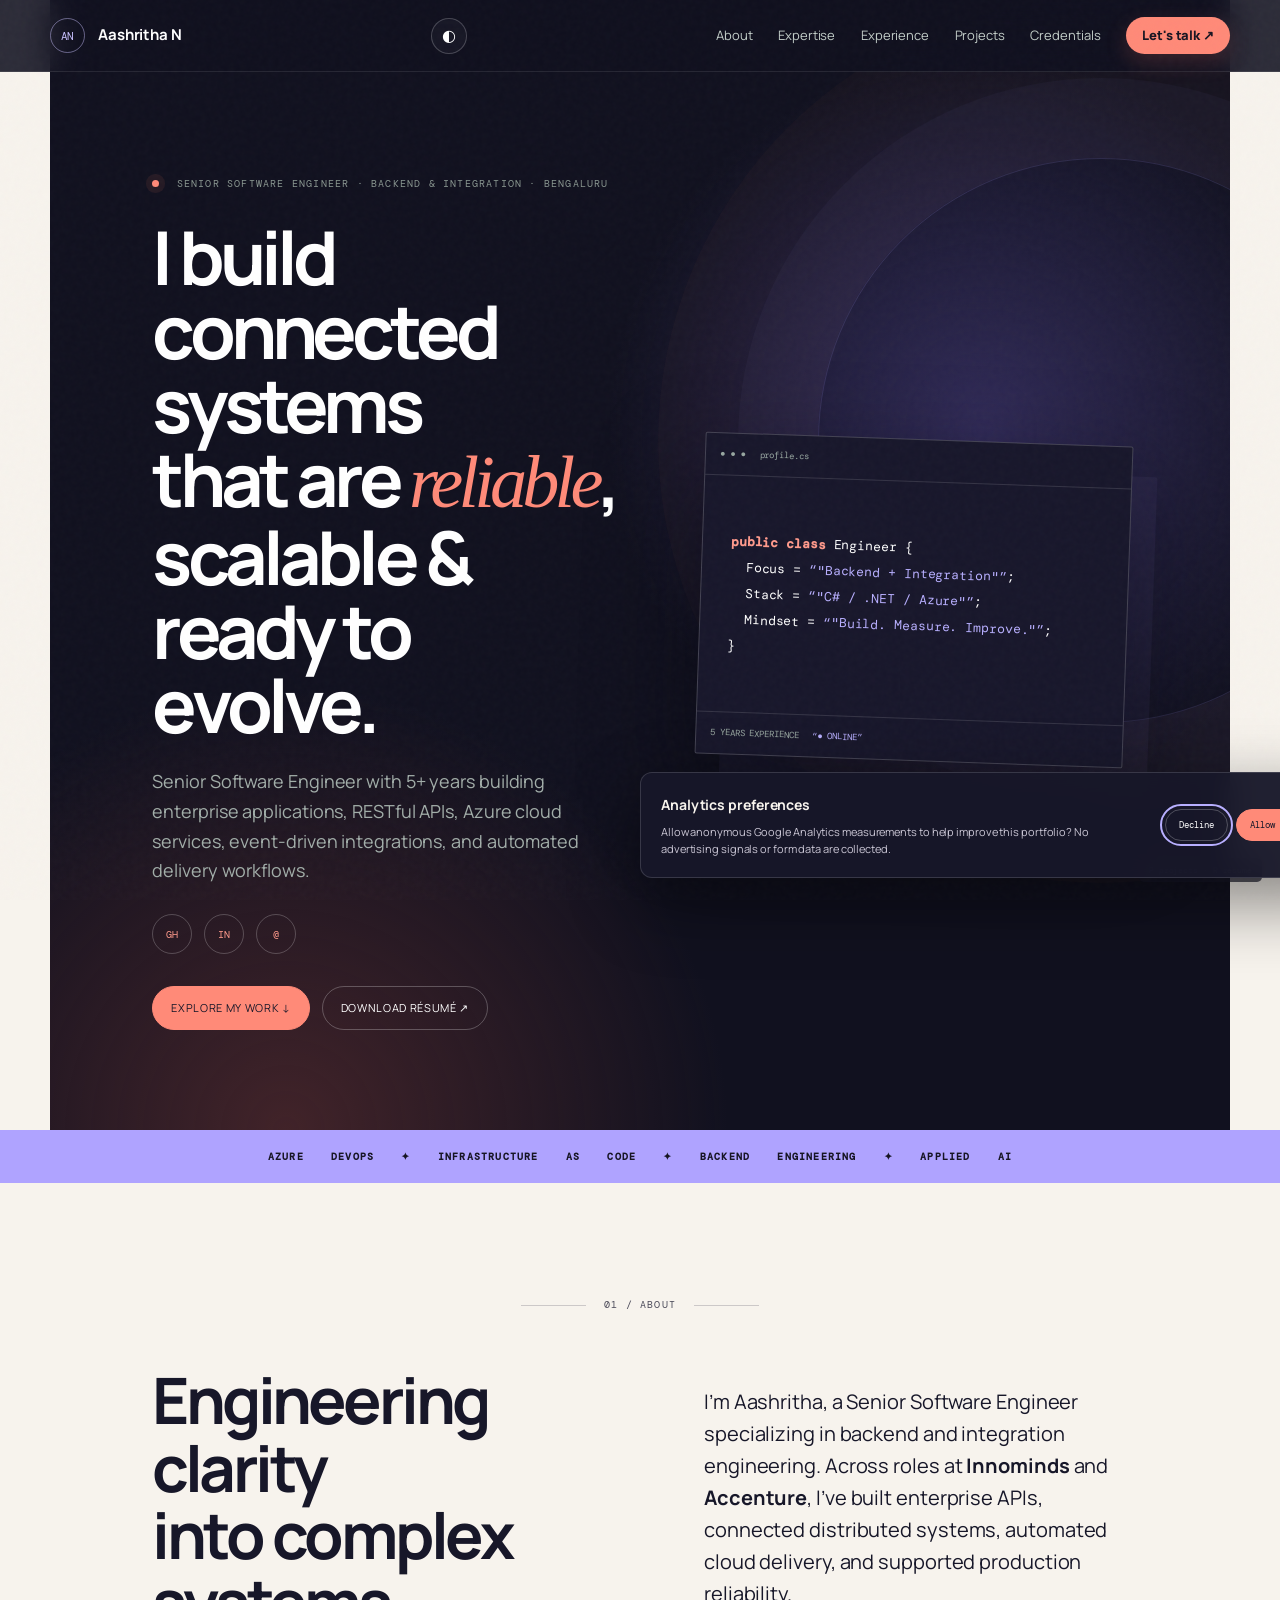
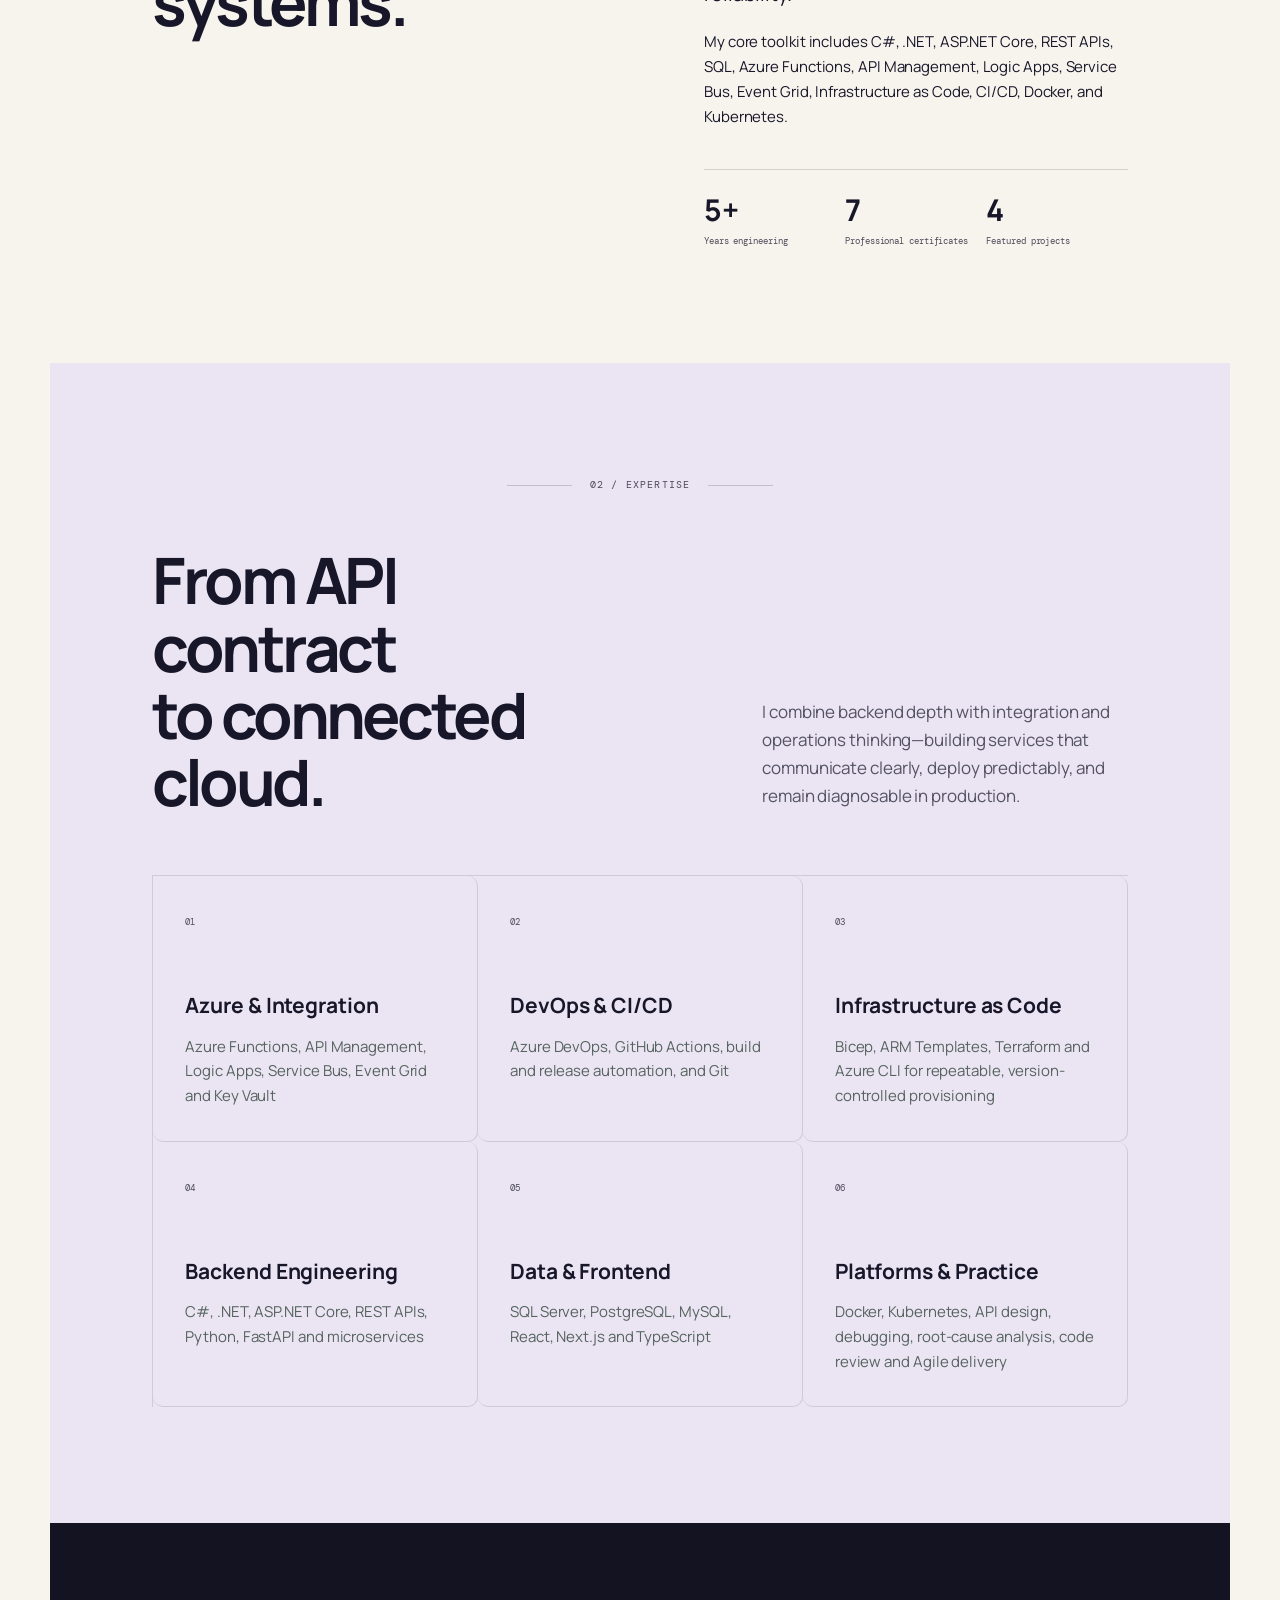
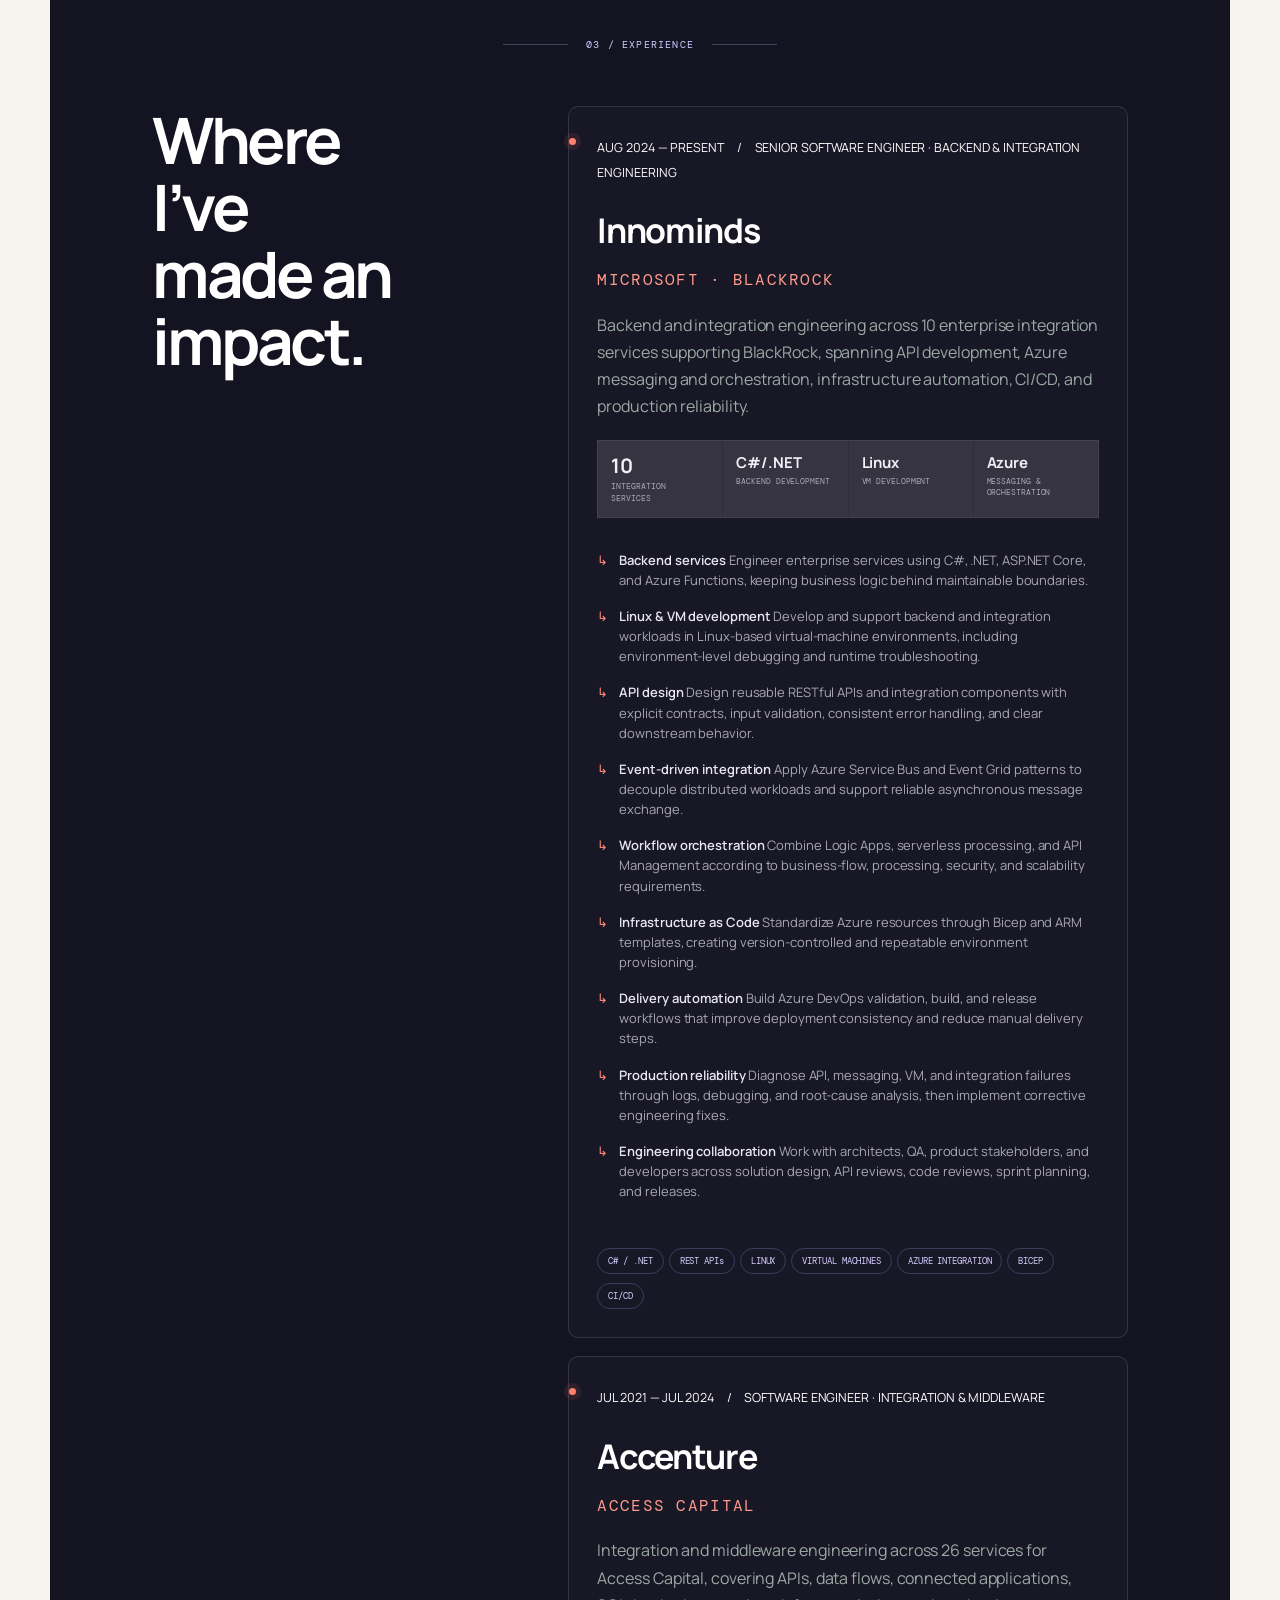
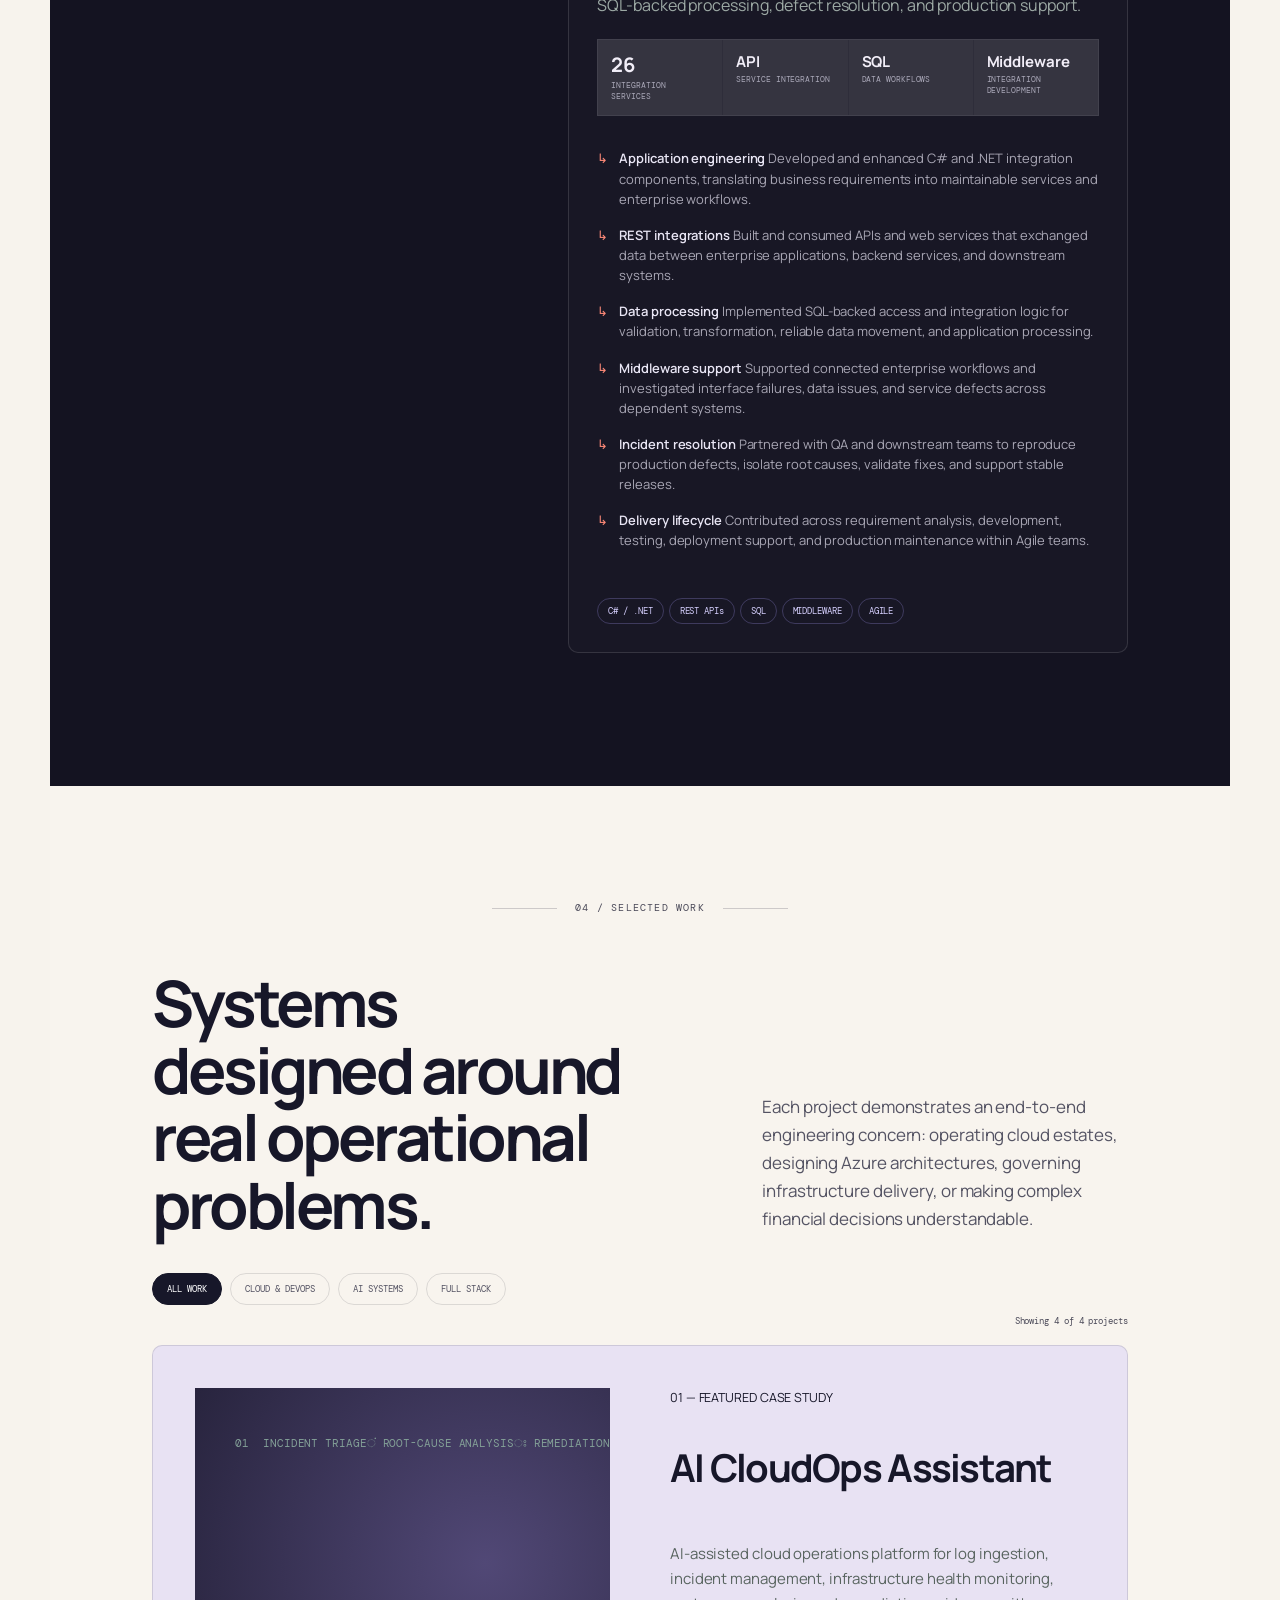
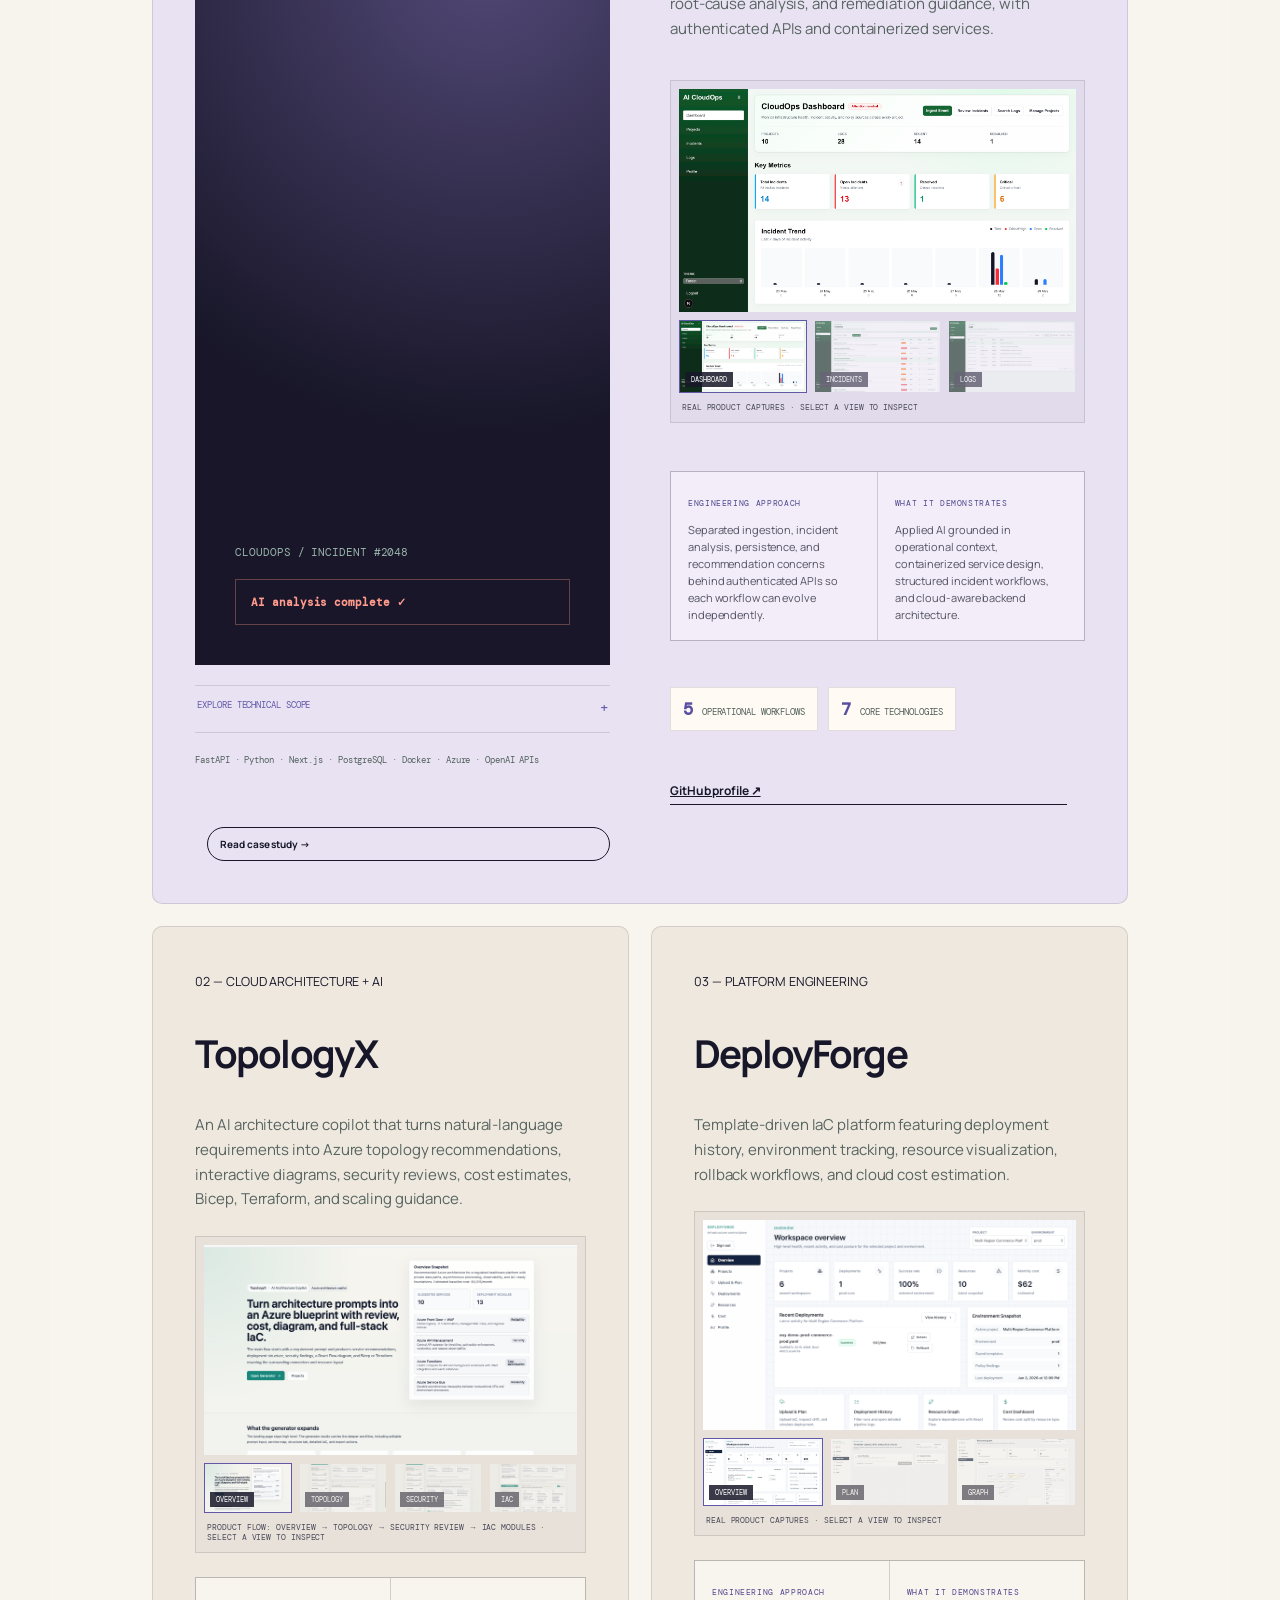
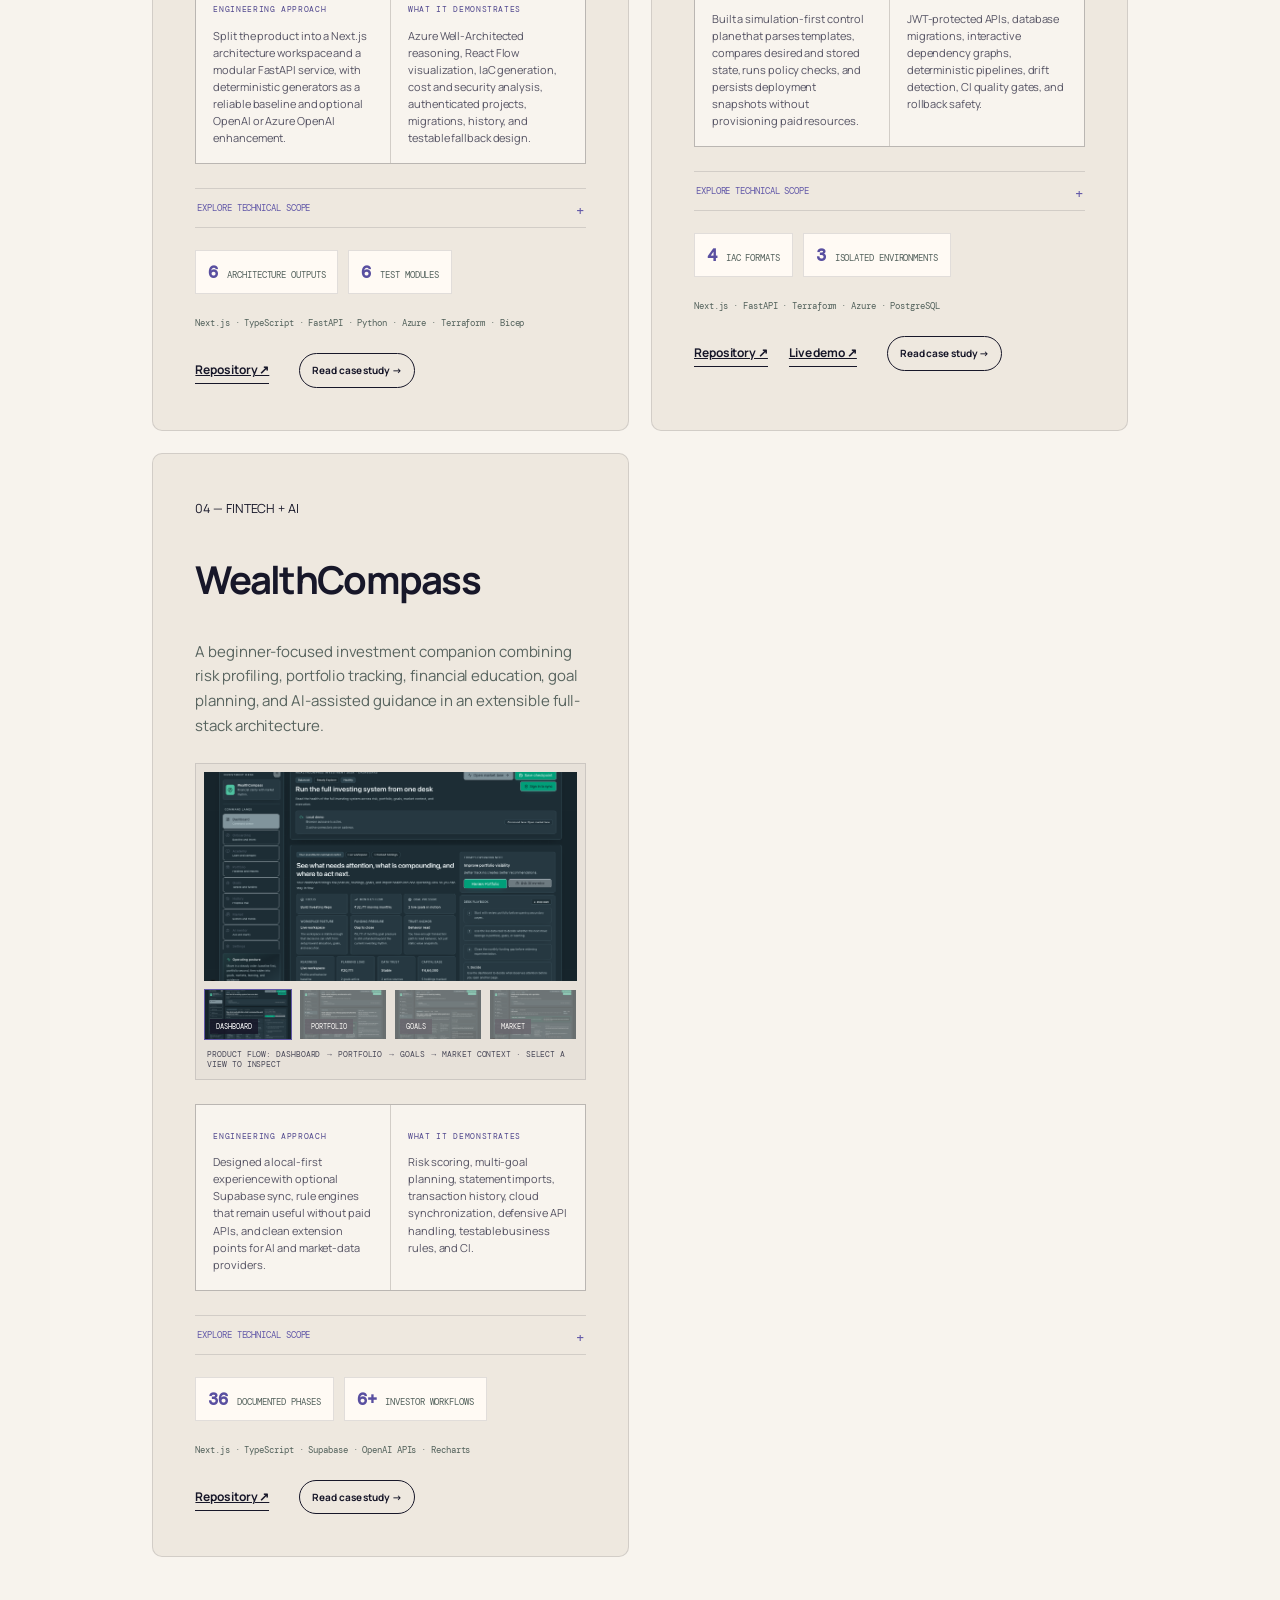
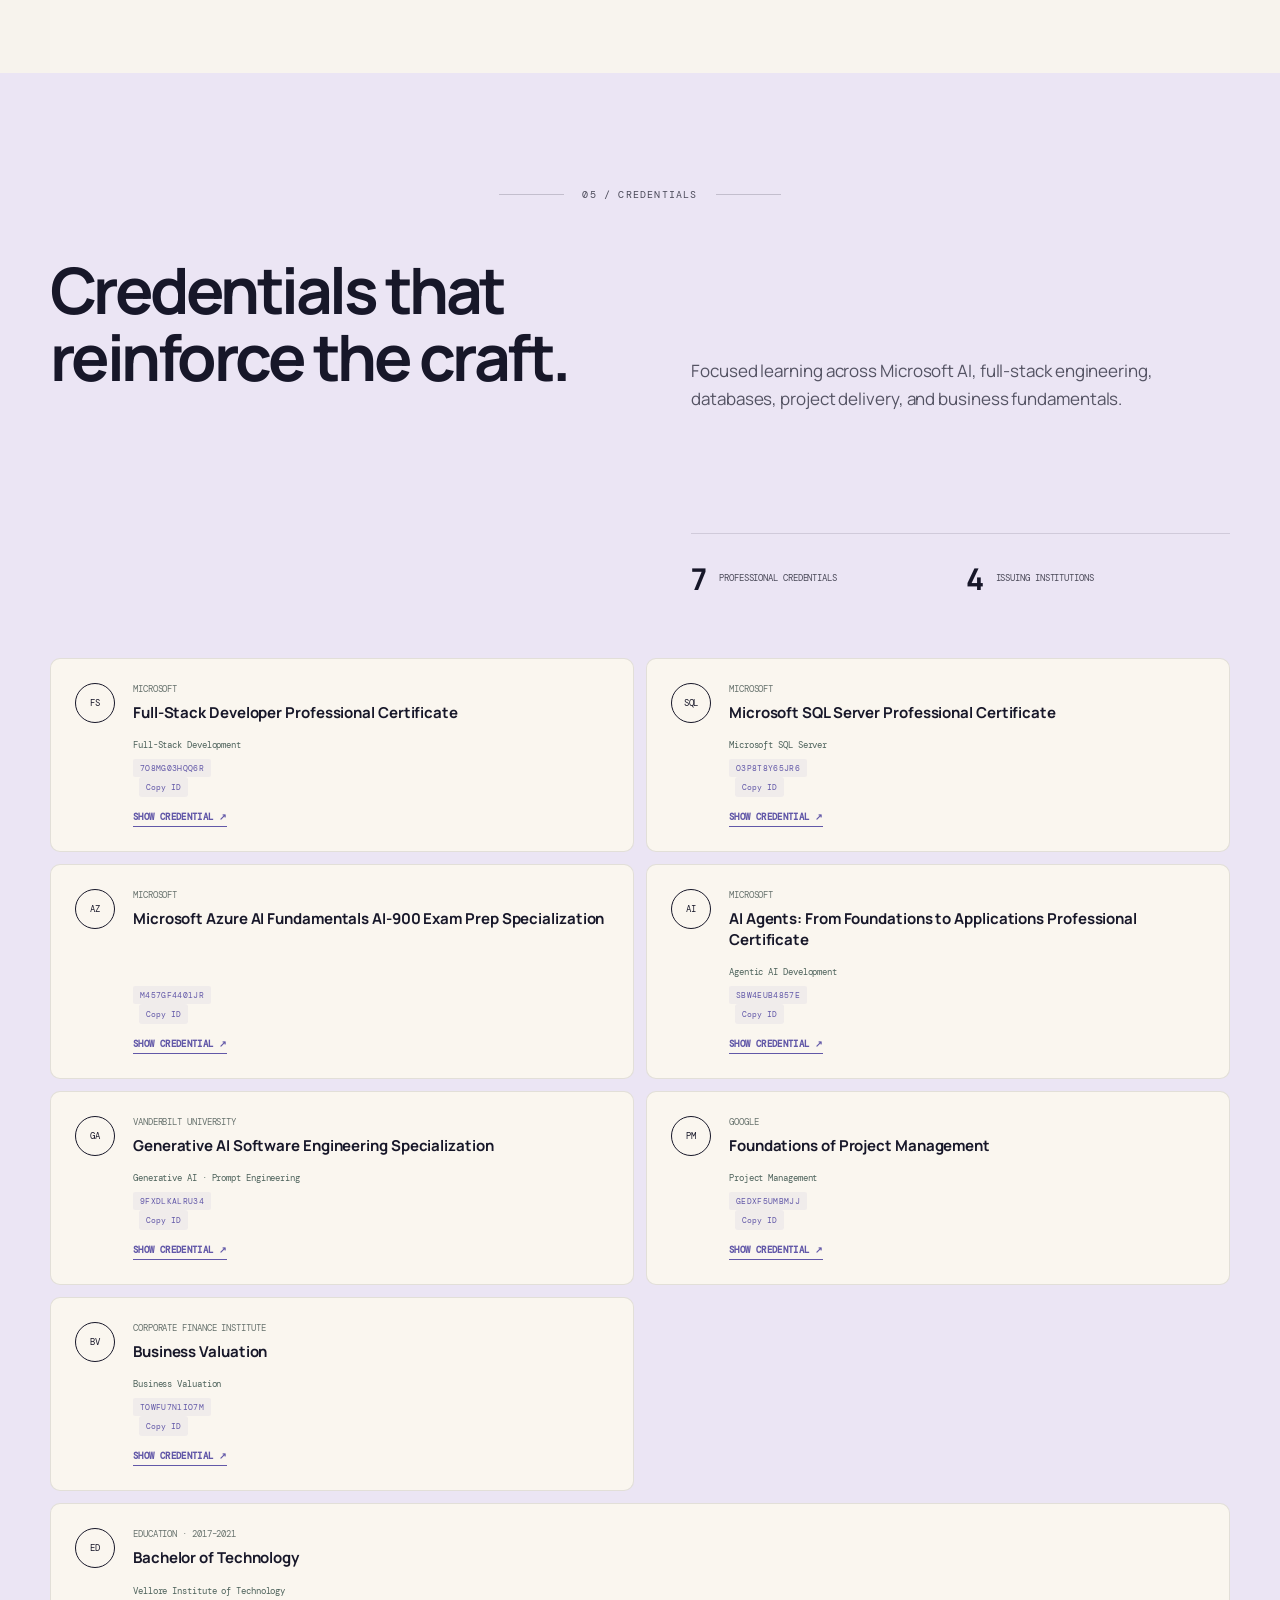
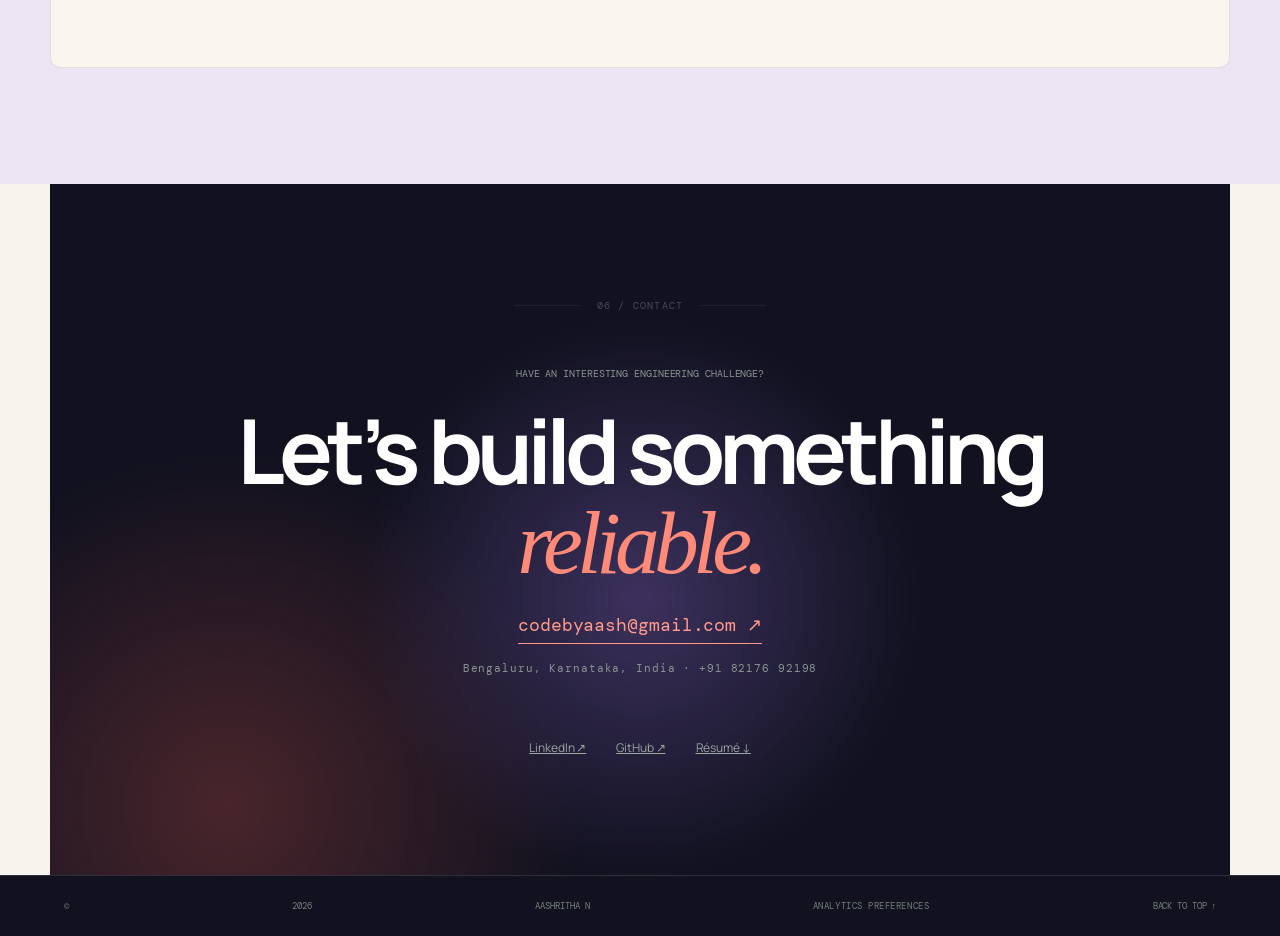
==== index.html @ 07314d43 "Show WealthCompass product flow screenshots" ====
<!DOCTYPE html>
<html lang="en">
<head>
<meta http-equiv="Content-Type" content="text/html; charset=UTF-8">
<meta charset="utf-8">
<meta name="viewport" content="width=device-width,initial-scale=1">
<meta name="description" content="Aashritha N &mdash; Senior Software Engineer specializing in backend and integration engineering with C#, .NET, Azure and REST APIs.">
<meta name="author" content="Aashritha N">
<meta name="google-site-verification" content="AKuOBgS4LV9DdMYGWzLJADZ3jsbAuxcbqAS--4cr3CA">
<meta property="og:type" content="website">
<meta property="og:site_name" content="Aashritha N — Engineering Portfolio">
<meta property="og:title" content="Aashritha N — Senior Software Engineer">
<meta property="og:description" content="Backend and integration engineering across C#, .NET, Azure, REST APIs, event-driven systems and cloud automation.">
<meta property="og:url" content="https://codebyaash.github.io/portfolio/">
<meta property="og:image" content="https://codebyaash.github.io/portfolio/assets/social/aashritha-portfolio-og.jpg">
<meta property="og:image:type" content="image/jpeg">
<meta property="og:image:width" content="1200">
<meta property="og:image:height" content="630">
<meta property="og:image:alt" content="Abstract cloud architecture illustration for Aashritha N's engineering portfolio">
<meta name="twitter:card" content="summary_large_image">
<meta name="twitter:title" content="Aashritha N — Senior Software Engineer">
<meta name="twitter:description" content="Backend and integration engineering with C#, .NET, Azure, REST APIs and cloud automation.">
<meta name="twitter:image" content="https://codebyaash.github.io/portfolio/assets/social/aashritha-portfolio-og.jpg">
<title>Aashritha N &mdash; Senior Software Engineer</title>
<link rel="canonical" href="https://codebyaash.github.io/portfolio/">
<link rel="icon" href="assets/favicon.svg" type="image/svg+xml">
<link rel="manifest" href="site.webmanifest">
<meta name="theme-color" content="#171729">
<script type="application/ld+json">
{
  "@context": "https://schema.org",
  "@graph": [
    {
      "@type": "ProfilePage",
      "@id": "https://codebyaash.github.io/portfolio/#profile",
      "url": "https://codebyaash.github.io/portfolio/",
      "name": "Aashritha N — Senior Software Engineer",
      "description": "Engineering portfolio covering backend and integration engineering, C#, .NET, Azure, REST APIs, event-driven systems and cloud automation.",
      "mainEntity": { "@id": "https://codebyaash.github.io/portfolio/#aashritha" }
    },
    {
      "@type": "Person",
      "@id": "https://codebyaash.github.io/portfolio/#aashritha",
      "name": "Aashritha N",
      "url": "https://codebyaash.github.io/portfolio/",
      "image": "https://codebyaash.github.io/portfolio/assets/social/aashritha-portfolio-og.jpg",
      "jobTitle": "Senior Software Engineer",
      "address": { "@type": "PostalAddress", "addressLocality": "Bengaluru", "addressCountry": "IN" },
      "alumniOf": { "@type": "CollegeOrUniversity", "name": "Vellore Institute of Technology" },
      "sameAs": [
        "https://www.linkedin.com/in/aashritha-nagesh-333748250",
        "https://github.com/codebyaash"
      ],
      "knowsAbout": ["Backend engineering", "Integration engineering", "C#", ".NET", "ASP.NET Core", "REST APIs", "Microsoft Azure", "Azure Functions", "API Management", "Service Bus", "Logic Apps", "Infrastructure as Code", "DevOps", "Applied AI"]
    }
  ]
}
</script>
<link rel="preconnect" href="https://fonts.googleapis.com">
<link rel="preconnect" href="https://fonts.gstatic.com" crossorigin>
<link href="https://fonts.googleapis.com/css2?family=DM+Mono&amp;family=Manrope:wght@400;600;700;800&amp;display=swap" rel="stylesheet">
<link rel="stylesheet" href="style.css">
<link rel="stylesheet" href="polish.css">
<link rel="stylesheet" href="certifications.css">
<link rel="stylesheet" href="redesign.css">
<link rel="stylesheet" href="palette.css">
<link rel="stylesheet" href="structure.css">
<link rel="stylesheet" href="features.css">
<link rel="stylesheet" href="credential-links.css">
<link rel="stylesheet" href="gallery.css">
<link rel="stylesheet" href="case-study-links.css">
<link rel="stylesheet" href="audit-fixes.css">
<link rel="stylesheet" href="analytics.css">
</head>
<body>
<header><a class="logo" href="#top"><b>AN</b> Aashritha N</a><button id="menu" aria-label="Open menu" aria-expanded="false">&#9776;</button><nav><a href="#about">About</a><a href="#skills">Expertise</a><a href="#experience">Experience</a><a href="#projects">Projects</a><a href="#credentials">Credentials</a><a class="pill" href="#contact">Let's talk &#8599;</a></nav></header>
<main><section class="hero" id="top"><div class="reveal">
<small><i></i> SENIOR SOFTWARE ENGINEER · BACKEND &amp; INTEGRATION · BENGALURU</small><h1>I build connected systems<br>that are <em>reliable</em>,<br>scalable &amp; ready to evolve.</h1>
<p>Senior Software Engineer with 5+ years building enterprise applications, RESTful APIs, Azure cloud services, event-driven integrations, and automated delivery workflows.</p>
<div class="hero-socials"><a href="https://github.com/codebyaash" aria-label="GitHub (GH)">GH</a><a href="https://www.linkedin.com/in/aashritha-nagesh-333748250" aria-label="LinkedIn (IN)">IN</a><a href="mailto:codebyaash@gmail.com" aria-label="Email (@)">@</a></div>
<div class="actions">
<a class="primary" href="#projects">Explore my work &darr;</a><a href="resume.pdf" download>Download r&eacute;sum&eacute; &#8599;</a>
</div>
</div>
<div class="terminal reveal">
<span>&#9679; &#9679; &#9679;&#12288; profile.cs</span><pre><b>public class</b> Engineer {
  Focus = <q>"Backend + Integration"</q>;
  Stack = <q>"C# / .NET / Azure"</q>;
  Mindset = <q>"Build. Measure. Improve."</q>;
}</pre>
<footer>5 YEARS EXPERIENCE&#12288; <q>&#9679; ONLINE</q></footer>
</div></section>
<div class="ticker">AZURE DEVOPS &#10022; INFRASTRUCTURE AS CODE &#10022; BACKEND ENGINEERING &#10022; APPLIED AI</div>
<section id="about"><label>01 / ABOUT</label><div class="cols">
<h2>Engineering clarity<br>into complex systems.</h2>
<div>
<p class="lead">I&rsquo;m Aashritha, a Senior Software Engineer specializing in backend and integration engineering. Across roles at <b>Innominds</b> and <b>Accenture</b>, I&rsquo;ve built enterprise APIs, connected distributed systems, automated cloud delivery, and supported production reliability.</p>
<p>My core toolkit includes C#, .NET, ASP.NET Core, REST APIs, SQL, Azure Functions, API Management, Logic Apps, Service Bus, Event Grid, Infrastructure as Code, CI/CD, Docker, and Kubernetes.</p>
<div class="stats">
<b>5+<small>Years engineering</small></b><b>7<small>Professional certificates</small></b><b>4<small>Featured projects</small></b>
</div>
</div>
</div></section>
<section id="skills" class="skills-section"><label>02 / EXPERTISE</label><div class="section-intro"><h2>From API contract<br>to connected cloud.</h2><p>I combine backend depth with integration and operations thinking—building services that communicate clearly, deploy predictably, and remain diagnosable in production.</p></div><div class="skill-grid">
<article><small>01</small><h3>Azure &amp; Integration</h3><p>Azure Functions, API Management, Logic Apps, Service Bus, Event Grid and Key Vault</p></article>
<article><small>02</small><h3>DevOps &amp; CI/CD</h3><p>Azure DevOps, GitHub Actions, build and release automation, and Git</p></article>
<article><small>03</small><h3>Infrastructure as Code</h3><p>Bicep, ARM Templates, Terraform and Azure CLI for repeatable, version-controlled provisioning</p></article>
<article><small>04</small><h3>Backend Engineering</h3><p>C#, .NET, ASP.NET Core, REST APIs, Python, FastAPI and microservices</p></article>
<article><small>05</small><h3>Data &amp; Frontend</h3><p>SQL Server, PostgreSQL, MySQL, React, Next.js and TypeScript</p></article>
<article><small>06</small><h3>Platforms &amp; Practice</h3><p>Docker, Kubernetes, API design, debugging, root-cause analysis, code review and Agile delivery</p></article>
</div></section>
<section class="dark" id="experience"><label>03 / EXPERIENCE</label><div class="cols">
<h2>Where I&rsquo;ve<br>made an impact.</h2>
<div class="timeline">
<article><small>AUG 2024 &mdash; PRESENT&#12288;/&#12288;SENIOR SOFTWARE ENGINEER · BACKEND &amp; INTEGRATION ENGINEERING</small><h3>Innominds</h3>
<p class="client-line">Microsoft &middot; BlackRock</p>
<p>Backend and integration engineering across 10 enterprise integration services supporting BlackRock, spanning API development, Azure messaging and orchestration, infrastructure automation, CI/CD, and production reliability.</p>
<div class="role-metrics" aria-label="Innominds engineering scope"><span><strong>10</strong> integration services</span><span><strong>C#/.NET</strong> backend development</span><span><strong>Linux</strong> VM development</span><span><strong>Azure</strong> messaging &amp; orchestration</span></div>
<ul class="role-details"><li><b>Backend services</b> Engineer enterprise services using C#, .NET, ASP.NET Core, and Azure Functions, keeping business logic behind maintainable boundaries.</li><li><b>Linux &amp; VM development</b> Develop and support backend and integration workloads in Linux-based virtual-machine environments, including environment-level debugging and runtime troubleshooting.</li><li><b>API design</b> Design reusable RESTful APIs and integration components with explicit contracts, input validation, consistent error handling, and clear downstream behavior.</li><li><b>Event-driven integration</b> Apply Azure Service Bus and Event Grid patterns to decouple distributed workloads and support reliable asynchronous message exchange.</li><li><b>Workflow orchestration</b> Combine Logic Apps, serverless processing, and API Management according to business-flow, processing, security, and scalability requirements.</li><li><b>Infrastructure as Code</b> Standardize Azure resources through Bicep and ARM templates, creating version-controlled and repeatable environment provisioning.</li><li><b>Delivery automation</b> Build Azure DevOps validation, build, and release workflows that improve deployment consistency and reduce manual delivery steps.</li><li><b>Production reliability</b> Diagnose API, messaging, VM, and integration failures through logs, debugging, and root-cause analysis, then implement corrective engineering fixes.</li><li><b>Engineering collaboration</b> Work with architects, QA, product stakeholders, and developers across solution design, API reviews, code reviews, sprint planning, and releases.</li></ul>
<span>C# / .NET</span><span>REST APIs</span><span>LINUX</span><span>VIRTUAL MACHINES</span><span>AZURE INTEGRATION</span><span>BICEP</span><span>CI/CD</span></article><article><small>JUL 2021 &mdash; JUL 2024&#12288;/&#12288;SOFTWARE ENGINEER · INTEGRATION &amp; MIDDLEWARE</small><h3>Accenture</h3>
<p class="client-line">Access Capital</p>
<p>Integration and middleware engineering across 26 services for Access Capital, covering APIs, data flows, connected applications, SQL-backed processing, defect resolution, and production support.</p>
<div class="role-metrics" aria-label="Accenture engineering scope"><span><strong>26</strong> integration services</span><span><strong>API</strong> service integration</span><span><strong>SQL</strong> data workflows</span><span><strong>Middleware</strong> integration development</span></div>
<ul class="role-details"><li><b>Application engineering</b> Developed and enhanced C# and .NET integration components, translating business requirements into maintainable services and enterprise workflows.</li><li><b>REST integrations</b> Built and consumed APIs and web services that exchanged data between enterprise applications, backend services, and downstream systems.</li><li><b>Data processing</b> Implemented SQL-backed access and integration logic for validation, transformation, reliable data movement, and application processing.</li><li><b>Middleware support</b> Supported connected enterprise workflows and investigated interface failures, data issues, and service defects across dependent systems.</li><li><b>Incident resolution</b> Partnered with QA and downstream teams to reproduce production defects, isolate root causes, validate fixes, and support stable releases.</li><li><b>Delivery lifecycle</b> Contributed across requirement analysis, development, testing, deployment support, and production maintenance within Agile teams.</li></ul>
<span>C# / .NET</span><span>REST APIs</span><span>SQL</span><span>MIDDLEWARE</span><span>AGILE</span></article>
</div>
</div></section>
<section id="projects"><label>04 / SELECTED WORK</label><div class="section-intro"><h2>Systems designed around<br>real operational problems.</h2><p>Each project demonstrates an end-to-end engineering concern: operating cloud estates, designing Azure architectures, governing infrastructure delivery, or making complex financial decisions understandable.</p></div>
<div class="projects">
<article><div class="visual">CLOUDOPS / INCIDENT #2048<br><strong>AI analysis complete &#10003;</strong>
</div>
<small>01 &mdash; FEATURED CASE STUDY</small><h3>AI CloudOps Assistant</h3>
<p>AI-assisted cloud operations platform for log ingestion, incident management, infrastructure health monitoring, root-cause analysis, and remediation guidance, with authenticated APIs and containerized services.</p>
<figure class="project-gallery" data-gallery="cloudops"><button type="button" class="gallery-main" aria-label="Open AI CloudOps Assistant screenshot gallery"><img src="assets/projects/cloudops/Dashboard.png" alt="AI CloudOps Assistant dashboard showing incident metrics, trends and operational status" width="1600" height="900" loading="lazy"></button><div class="gallery-thumbs" role="list"><button type="button" class="active" data-src="assets/projects/cloudops/Dashboard.png" data-alt="AI CloudOps Assistant dashboard showing incident metrics, trends and operational status"><img src="assets/projects/cloudops/Dashboard.png" alt="" loading="lazy"><span>Dashboard</span></button><button type="button" data-src="assets/projects/cloudops/Incidents.png" data-alt="AI CloudOps Assistant incident queue with severity, status and analysis details"><img src="assets/projects/cloudops/Incidents.png" alt="" loading="lazy"><span>Incidents</span></button><button type="button" data-src="assets/projects/cloudops/Logs.png" data-alt="AI CloudOps Assistant log explorer showing operational events and filters"><img src="assets/projects/cloudops/Logs.png" alt="" loading="lazy"><span>Logs</span></button></div><figcaption>Real product captures · Select a view to inspect</figcaption></figure>
<div class="project-depth"><div><small>ENGINEERING APPROACH</small><p>Separated ingestion, incident analysis, persistence, and recommendation concerns behind authenticated APIs so each workflow can evolve independently.</p></div><div><small>WHAT IT DEMONSTRATES</small><p>Applied AI grounded in operational context, containerized service design, structured incident workflows, and cloud-aware backend architecture.</p></div></div>
<div class="outcomes"><span><strong>5</strong> operational workflows</span><span><strong>7</strong> core technologies</span></div><b>FastAPI &middot; Python &middot; Next.js &middot; PostgreSQL &middot; Docker &middot; Azure &middot; OpenAI APIs</b><a href="https://github.com/codebyaash">GitHub profile &#8599;</a></article><article><small>02 &mdash; CLOUD ARCHITECTURE + AI</small><h3>TopologyX</h3>
<p>An AI architecture copilot that turns natural-language requirements into Azure topology recommendations, interactive diagrams, security reviews, cost estimates, Bicep, Terraform, and scaling guidance.</p>
<figure class="project-gallery" data-gallery="topologyx"><button type="button" class="gallery-main" aria-label="Open TopologyX screenshot gallery"><img src="assets/projects/topologyx/topologyx-overview.png" alt="TopologyX landing page showing the Azure architecture copilot overview and recommended services" width="1600" height="1000" loading="lazy"></button><div class="gallery-thumbs topologyx" role="list"><button type="button" class="active" data-src="assets/projects/topologyx/topologyx-overview.png" data-alt="TopologyX landing page showing the Azure architecture copilot overview and recommended services"><img src="assets/projects/topologyx/topologyx-overview.png" alt="" loading="lazy"><span>Overview</span></button><button type="button" data-src="assets/projects/topologyx/topologyx-generator-diagram.png" data-alt="TopologyX generator showing an Azure architecture topology with ingress, API management, functions, messaging and data services"><img src="assets/projects/topologyx/topologyx-generator-diagram.png" alt="" loading="lazy"><span>Topology</span></button><button type="button" data-src="assets/projects/topologyx/topologyx-security-review.png" data-alt="TopologyX rules-based security review showing HIPAA compliance, identity strategy, network boundary and policy posture"><img src="assets/projects/topologyx/topologyx-security-review.png" alt="" loading="lazy"><span>Security</span></button><button type="button" data-src="assets/projects/topologyx/topologyx-iac-output.png" data-alt="TopologyX Infrastructure as Code view showing Bicep and Terraform modules for foundation, network, identity, data, application and observability"><img src="assets/projects/topologyx/topologyx-iac-output.png" alt="" loading="lazy"><span>IaC</span></button></div><figcaption>Product flow: overview → topology → security review → IaC modules · Select a view to inspect</figcaption></figure>
<div class="project-depth"><div><small>ENGINEERING APPROACH</small><p>Split the product into a Next.js architecture workspace and a modular FastAPI service, with deterministic generators as a reliable baseline and optional OpenAI or Azure OpenAI enhancement.</p></div><div><small>WHAT IT DEMONSTRATES</small><p>Azure Well-Architected reasoning, React Flow visualization, IaC generation, cost and security analysis, authenticated projects, migrations, history, and testable fallback design.</p></div></div>
<div class="outcomes"><span><strong>6</strong> architecture outputs</span><span><strong>6</strong> test modules</span></div><b>Next.js &middot; TypeScript &middot; FastAPI &middot; Python &middot; Azure &middot; Terraform &middot; Bicep</b><a href="https://github.com/codebyaash/TopologyX">Repository &#8599;</a></article><article><small>03 &mdash; PLATFORM ENGINEERING</small><h3>DeployForge</h3>
<p>Template-driven IaC platform featuring deployment history, environment tracking, resource visualization, rollback workflows, and cloud cost estimation.</p>
<figure class="project-gallery" data-gallery="deployforge"><button type="button" class="gallery-main" aria-label="Open DeployForge screenshot gallery"><img src="assets/projects/deployforge/overview-dashboard.png" alt="DeployForge overview dashboard showing deployment activity, resources and cost estimates" width="1600" height="907" loading="lazy"></button><div class="gallery-thumbs" role="list"><button type="button" class="active" data-src="assets/projects/deployforge/overview-dashboard.png" data-alt="DeployForge overview dashboard showing deployment activity, resources and cost estimates"><img src="assets/projects/deployforge/overview-dashboard.png" alt="" loading="lazy"><span>Overview</span></button><button type="button" data-src="assets/projects/deployforge/upload-plan.png" data-alt="DeployForge infrastructure template upload and deployment planning interface"><img src="assets/projects/deployforge/upload-plan.png" alt="" loading="lazy"><span>Plan</span></button><button type="button" data-src="assets/projects/deployforge/resource-graph.png" data-alt="DeployForge interactive infrastructure resource dependency graph"><img src="assets/projects/deployforge/resource-graph.png" alt="" loading="lazy"><span>Graph</span></button></div><figcaption>Real product captures · Select a view to inspect</figcaption></figure>
<div class="project-depth"><div><small>ENGINEERING APPROACH</small><p>Built a simulation-first control plane that parses templates, compares desired and stored state, runs policy checks, and persists deployment snapshots without provisioning paid resources.</p></div><div><small>WHAT IT DEMONSTRATES</small><p>JWT-protected APIs, database migrations, interactive dependency graphs, deterministic pipelines, drift detection, CI quality gates, and rollback safety.</p></div></div>
<div class="outcomes"><span><strong>4</strong> IaC formats</span><span><strong>3</strong> isolated environments</span></div><b>Next.js &middot; FastAPI &middot; Terraform &middot; Azure &middot; PostgreSQL</b><a href="https://github.com/codebyaash/IDP">Repository &#8599;</a> <a href="https://deployforge-eight.vercel.app">Live demo &#8599;</a></article><article><small>04 &mdash; FINTECH + AI</small><h3>WealthCompass</h3>
<p>A beginner-focused investment companion combining risk profiling, portfolio tracking, financial education, goal planning, and AI-assisted guidance in an extensible full-stack architecture.</p>
<figure class="project-gallery" data-gallery="wealthcompass"><button type="button" class="gallery-main" aria-label="Open WealthCompass screenshot gallery"><img src="assets/projects/wealthcompass/wealthcompass-dashboard.png" alt="WealthCompass investment dashboard combining risk posture, portfolio health, monthly goals and next actions" width="1600" height="1000" loading="lazy"></button><div class="gallery-thumbs wealthcompass" role="list"><button type="button" class="active" data-src="assets/projects/wealthcompass/wealthcompass-dashboard.png" data-alt="WealthCompass investment dashboard combining risk posture, portfolio health, monthly goals and next actions"><img src="assets/projects/wealthcompass/wealthcompass-dashboard.png" alt="" loading="lazy"><span>Dashboard</span></button><button type="button" data-src="assets/projects/wealthcompass/wealthcompass-portfolio.png" data-alt="WealthCompass portfolio workspace for holdings, imports, allocation context and transaction coverage"><img src="assets/projects/wealthcompass/wealthcompass-portfolio.png" alt="" loading="lazy"><span>Portfolio</span></button><button type="button" data-src="assets/projects/wealthcompass/wealthcompass-goals.png" data-alt="WealthCompass goals workspace showing monthly funding pressure, planning steps and goal priority guidance"><img src="assets/projects/wealthcompass/wealthcompass-goals.png" alt="" loading="lazy"><span>Goals</span></button><button type="button" data-src="assets/projects/wealthcompass/wealthcompass-market.png" data-alt="WealthCompass market workspace showing sector leadership and portfolio-first market context"><img src="assets/projects/wealthcompass/wealthcompass-market.png" alt="" loading="lazy"><span>Market</span></button></div><figcaption>Product flow: dashboard → portfolio → goals → market context · Select a view to inspect</figcaption></figure>
<div class="project-depth"><div><small>ENGINEERING APPROACH</small><p>Designed a local-first experience with optional Supabase sync, rule engines that remain useful without paid APIs, and clean extension points for AI and market-data providers.</p></div><div><small>WHAT IT DEMONSTRATES</small><p>Risk scoring, multi-goal planning, statement imports, transaction history, cloud synchronization, defensive API handling, testable business rules, and CI.</p></div></div>
<div class="outcomes"><span><strong>36</strong> documented phases</span><span><strong>6+</strong> investor workflows</span></div><b>Next.js &middot; TypeScript &middot; Supabase &middot; OpenAI APIs &middot; Recharts</b><a href="https://github.com/codebyaash/WealthCompass">Repository &#8599;</a></article>
</div></section>
<section class="mint" id="credentials"><label>05 / CREDENTIALS</label><div class="credential"><div class="credentials-copy"><h2>Credentials that<br>reinforce the craft.</h2><p>Focused learning across Microsoft AI, full-stack engineering, databases, project delivery, and business fundamentals.</p><div class="credential-summary"><strong>7</strong><span>professional credentials</span><strong>4</strong><span>issuing institutions</span></div></div></div>
<div class="credentials credential-cards">
<article><b>FS</b><div><small>Microsoft</small><h3>Full-Stack Developer Professional Certificate</h3><em>Full-Stack Development</em><code>7O8MG03HQQ6R</code><a class="credential-link" href="https://www.coursera.org/account/accomplishments/professional-cert/7O8MG03HQQ6R">Show credential ↗</a></div></article>
<article><b>SQL</b><div><small>Microsoft</small><h3>Microsoft SQL Server Professional Certificate</h3><em>Microsoft SQL Server</em><code>O3P8T8Y65JR6</code><a class="credential-link" href="https://www.coursera.org/account/accomplishments/professional-cert/O3P8T8Y65JR6">Show credential ↗</a></div></article>
<article><b>AZ</b><div><small>Microsoft</small><h3>Microsoft Azure AI Fundamentals AI-900 Exam Prep Specialization</h3><code>M457GF4401JR</code><a class="credential-link" href="https://www.coursera.org/account/accomplishments/specialization/M457GF4401JR">Show credential ↗</a></div></article>
<article><b>AI</b><div><small>Microsoft</small><h3>AI Agents: From Foundations to Applications Professional Certificate</h3><em>Agentic AI Development</em><code>SBW4EUB4857E</code><a class="credential-link" href="https://www.coursera.org/account/accomplishments/professional-cert/SBW4EUB4857E">Show credential ↗</a></div></article>
<article><b>GA</b><div><small>Vanderbilt University</small><h3>Generative AI Software Engineering Specialization</h3><em>Generative AI · Prompt Engineering</em><code>9FXDLKALRU34</code><a class="credential-link" href="https://www.coursera.org/account/accomplishments/specialization/9FXDLKALRU34">Show credential ↗</a></div></article>
<article><b>PM</b><div><small>Google</small><h3>Foundations of Project Management</h3><em>Project Management</em><code>GEDXF5UMBMJJ</code><a class="credential-link" href="https://www.coursera.org/account/accomplishments/verify/GEDXF5UMBMJJ">Show credential ↗</a></div></article>
<article><b>BV</b><div><small>Corporate Finance Institute</small><h3>Business Valuation</h3><em>Business Valuation</em><code>TOWFU7N1IO7M</code><a class="credential-link" href="https://www.coursera.org/account/accomplishments/verify/TOWFU7N1IO7M">Show credential ↗</a></div></article>
<article class="education-card"><b>ED</b><div><small>Education · 2017–2021</small><h3>Bachelor of Technology</h3><em>Vellore Institute of Technology</em></div></article>
</div>
</section>
<section class="contact" id="contact"><label>06 / CONTACT</label><p>HAVE AN INTERESTING ENGINEERING CHALLENGE?</p>
<h2>Let&rsquo;s build something<br><em>reliable.</em>
</h2>
<a href="mailto:codebyaash@gmail.com">codebyaash@gmail.com &#8599;</a><p class="contact-meta">Bengaluru, Karnataka, India · +91 82176 92198</p><div>
<a href="https://www.linkedin.com/in/aashritha-nagesh-333748250">LinkedIn &#8599;</a><a href="https://github.com/codebyaash">GitHub &#8599;</a><a href="resume.pdf" download>R&eacute;sum&eacute; &#8595;</a>
</div></section></main><footer class="pagefoot">&copy; <span id="year"></span> AASHRITHA N <button type="button" class="analytics-preferences" data-analytics-preferences>Analytics preferences</button><a href="#top">BACK TO TOP &uarr;</a></footer><script src="script.js"></script><script src="analytics.js"></script>
</body>
</html>
---- style.css ----
:root{--ink:#091411;--paper:#f3f0e8;--lime:#c9ff4c;--mint:#dce9e1;--muted:#68736e}*{box-sizing:border-box}html{scroll-behavior:smooth}body{margin:0;background:var(--paper);color:var(--ink);font-family:Manrope,sans-serif;line-height:1.65}a{color:inherit}header{height:76px;padding:0 7vw;position:absolute;width:100%;display:flex;align-items:center;justify-content:space-between;color:white;z-index:4;border-bottom:1px solid #ffffff20}.logo{text-decoration:none;font-weight:700}.logo b{display:inline-grid;place-items:center;width:35px;height:35px;border:1px solid #ffffff80;border-radius:50%;color:var(--lime);font:11px 'DM Mono';margin-right:10px}nav{display:flex;gap:28px;align-items:center}nav a{text-decoration:none;font-size:13px}.pill{border:1px solid #ffffff70;padding:8px 16px;border-radius:20px}#menu{display:none}.hero{min-height:780px;background:#07110f;color:white;padding:155px 8vw 90px;display:grid;grid-template-columns:1.25fr .75fr;align-items:center;gap:7vw}.hero small,label{font:10px 'DM Mono';letter-spacing:.12em;color:#899690}.hero small i{display:inline-block;width:7px;height:7px;background:var(--lime);border-radius:50%;margin-right:10px}.hero h1,.contact h2{font-size:clamp(48px,6vw,88px);line-height:1;letter-spacing:-.065em;margin:25px 0}.hero em,.contact em{font-family:Georgia;font-weight:400;color:var(--lime)}.hero p{color:#a2aea9;max-width:670px;font-size:18px}.actions{display:flex;gap:12px;margin-top:32px}.actions a{padding:12px 18px;border:1px solid #ffffff40;text-decoration:none;font-size:13px}.actions .primary{background:var(--lime);color:var(--ink);border-color:var(--lime)}.terminal{border:1px solid #ffffff30;background:#101c19;box-shadow:0 30px 80px #0008;transform:rotate(2deg)}.terminal>span,.terminal footer{display:block;padding:14px;color:#71817b;font:9px 'DM Mono';border-bottom:1px solid #ffffff20}.terminal pre{padding:40px 28px;font:13px/2 'DM Mono';white-space:pre-wrap}.terminal q{color:var(--lime)}.terminal footer{border:0;border-top:1px solid #ffffff20}.ticker{background:var(--lime);padding:20px;text-align:center;font:10px 'DM Mono';letter-spacing:.12em;word-spacing:20px}section:not(.hero){padding:110px 8vw;opacity:.2;transform:translateY(18px);transition:.7s}section.show{opacity:1;transform:none}label{display:block;color:var(--muted);margin-bottom:55px}.cols{display:grid;grid-template-columns:1fr 1fr;gap:10vw}h2{font-size:clamp(38px,5vw,68px);line-height:1.05;letter-spacing:-.055em;margin:0 0 40px}.lead{font-size:18px}.stats{display:grid;grid-template-columns:repeat(3,1fr);border-top:1px solid #0002;padding-top:25px;margin-top:40px}.stats b{font-size:30px}.stats small{display:block;font:9px 'DM Mono';color:var(--muted)}.dark,.contact{background:#07110f;color:white}.timeline article{padding:25px 0 40px;border-top:1px solid #ffffff25}.timeline h3{font-size:34px;margin:18px 0 5px}.timeline p{color:#9ca9a4}.timeline span,.projects article>b{font:9px 'DM Mono';border:1px solid #ffffff30;border-radius:20px;padding:6px 10px;margin-right:5px}.timeline aside,.credentials aside{color:#75827d;font:9px 'DM Mono';margin-top:20px}.projects{display:grid;grid-template-columns:repeat(2,1fr);gap:24px}.projects article{border:1px solid #0002;padding:42px;background:#eeebe2}.projects article:first-child{grid-column:1/-1;display:grid;grid-template-columns:1fr 1fr;column-gap:60px}.visual{grid-row:1/6;background:#173129;color:#9ab5ac;min-height:300px;padding:40px;font:11px 'DM Mono';display:flex;flex-direction:column;justify-content:flex-end}.visual strong{color:var(--lime);border:1px solid #c9ff4c50;padding:15px;margin-top:20px}.projects h3{font-size:32px;line-height:1.1}.projects p{color:#58645f}.projects article>a{display:block;margin-top:28px;font-weight:700;font-size:12px}.mint{background:var(--mint)}.credentials p{padding:22px 0;border-top:1px solid #0002}.credentials p b{display:inline-grid;place-items:center;width:42px;height:42px;border:1px solid;border-radius:50%;font:10px 'DM Mono';margin-right:18px}.credentials p span{float:right}.contact{text-align:center;min-height:650px}.contact>p{font:10px 'DM Mono';color:#899690}.contact>a{color:var(--lime);font:14px 'DM Mono'}.contact div{margin-top:60px}.contact div a{margin:15px;color:#99a6a1;font-size:12px}.pagefoot{background:#07110f;color:#73807b;border-top:1px solid #ffffff20;padding:22px 7vw;font:9px 'DM Mono';display:flex;justify-content:space-between}.pagefoot a{text-decoration:none}@media(max-width:760px){header{height:68px}#menu{display:block;background:none;border:0;color:white;font-size:22px}nav{display:none;position:absolute;top:68px;left:0;width:100%;background:#0b1815;padding:25px;flex-direction:column}nav.open{display:flex}.hero{grid-template-columns:1fr;padding:125px 24px 70px}.hero h1{font-size:48px}.terminal{margin-top:30px}.cols{grid-template-columns:1fr}.projects{grid-template-columns:1fr}.projects article:first-child{grid-column:auto;display:block}.visual{margin-bottom:30px}section:not(.hero){padding:80px 24px}.stats{gap:8px}.stats b{font-size:25px}.ticker{white-space:nowrap;overflow:hidden}.contact h2{font-size:52px}}
---- polish.css ----
.credentials p{display:grid;grid-template-columns:48px 1fr auto;align-items:center;gap:12px}
.credentials p b{margin-right:0}
.credentials p span{float:none;color:var(--muted);font:9px 'DM Mono';text-align:right;max-width:190px}
.contact-meta{color:#899690!important;font:11px 'DM Mono'!important;margin-top:22px}
.timeline article p{max-width:760px}
@media(max-width:760px){.credentials p{grid-template-columns:42px 1fr}.credentials p span{grid-column:2;text-align:left;max-width:none}}
---- certifications.css ----
.outcomes{display:flex;gap:10px;margin:22px 0}.outcomes span{background:#dfe8e1;padding:10px 12px;font:9px 'DM Mono';text-transform:uppercase}.outcomes strong{font-size:17px;margin-right:4px}.credential-cards{display:grid;grid-template-columns:1fr 1fr;gap:12px;border:0}.credential-cards article{display:grid;grid-template-columns:44px 1fr;gap:14px;background:#f3f0e8;border:1px solid #0a14121a;padding:18px;min-height:150px;transition:transform .2s,box-shadow .2s}.credential-cards article:hover{transform:translateY(-3px);box-shadow:0 12px 25px #0a141210}.credential-cards article>b{width:40px;height:40px;border:1px solid;border-radius:50%;display:grid;place-items:center;font:9px 'DM Mono'}.credential-cards small{font:9px 'DM Mono';color:#68736e;text-transform:uppercase}.credential-cards h3{font-size:14px;line-height:1.35;margin:8px 0}.credential-cards em{display:block;font:9px 'DM Mono';color:#4d625b;margin:8px 0}.credential-cards code{font:8px 'DM Mono';color:#7b8782}.education-card{grid-column:1/-1!important}@media(max-width:760px){.credential-cards{grid-template-columns:1fr}.education-card{grid-column:auto!important}.outcomes{flex-wrap:wrap}}
---- redesign.css ----
/* Final visual layer: editorial cloud-engineering portfolio */
:root{--ink:#071411;--night:#06100e;--paper:#f5f2e9;--paper-2:#ebe9df;--acid:#caff4a;--aqua:#75dfc0;--soft:#dce8e1;--body:#40504a;--line:rgba(7,20,17,.14)}
body{background:var(--paper);color:var(--ink);font-size:15px;letter-spacing:-.006em}
body:before{content:"";position:fixed;inset:0;pointer-events:none;z-index:99;opacity:.025;background-image:url("data:image/svg+xml,%3Csvg viewBox='0 0 200 200' xmlns='http://www.w3.org/2000/svg'%3E%3Cfilter id='n'%3E%3CfeTurbulence type='fractalNoise' baseFrequency='.8' numOctaves='3'/%3E%3C/filter%3E%3Crect width='100%25' height='100%25' filter='url(%23n)'/%3E%3C/svg%3E")}
header{position:fixed;top:0;background:rgba(6,16,14,.88);backdrop-filter:blur(16px);-webkit-backdrop-filter:blur(16px);height:72px;padding:0 clamp(22px,5vw,76px);border-color:#ffffff16}
header nav{gap:clamp(14px,2vw,30px)}header nav a{color:#c3cec9;transition:color .2s}header nav a:hover{color:white}.pill{color:var(--ink)!important;background:var(--acid);border:0;font-weight:800}
.hero{min-height:850px;padding:170px clamp(24px,8vw,130px) 100px;position:relative;overflow:hidden;background:radial-gradient(circle at 78% 40%,#173a31 0,transparent 32%),var(--night)}
.hero:after{content:"";position:absolute;right:-12vw;top:14%;width:44vw;height:44vw;border:1px solid #caff4a1f;border-radius:50%;box-shadow:0 0 0 80px #75dfc008,0 0 0 160px #75dfc005;pointer-events:none}
.hero h1{font-size:clamp(48px,5.8vw,86px);max-width:970px}.hero p{max-width:700px}.terminal{position:relative;z-index:2;border-radius:2px;background:#0b1b17;box-shadow:25px 30px 0 #caff4a0d,0 45px 100px #0009}.terminal pre b{color:#d99aff}.terminal pre q{color:var(--aqua)}
.ticker{position:relative;z-index:2;background:var(--acid);font-weight:700}
section:not(.hero){padding:clamp(85px,9vw,140px) clamp(24px,8vw,130px)}label{margin-bottom:55px;display:flex;align-items:center;gap:14px}label:after{content:"";height:1px;width:55px;background:currentColor;opacity:.35}
.section-intro{display:grid;grid-template-columns:1.15fr .85fr;gap:9vw;align-items:end;margin-bottom:60px}.section-intro h2{margin:0}.section-intro p{font-size:17px;color:var(--body);max-width:520px;margin:0 0 5px}
#about{background:var(--paper)}#about .lead{font-size:20px;line-height:1.6}.stats b{line-height:1}.stats small{margin-top:10px;line-height:1.4}
.skills-section{background:var(--soft)}.skill-grid{display:grid;grid-template-columns:repeat(3,1fr);border-top:1px solid var(--line);border-left:1px solid var(--line)}.skill-grid article{position:relative;padding:32px;min-height:235px;border-right:1px solid var(--line);border-bottom:1px solid var(--line);transition:background .25s,transform .25s}.skill-grid article:hover{background:var(--acid);transform:translateY(-4px)}.skill-grid small{font:9px 'DM Mono';color:#65736d}.skill-grid h3{font-size:21px;margin:55px 0 12px}.skill-grid p{color:#56635e;margin:0}.skill-grid article:hover p{color:#24312d}
.dark{background:var(--night)}.dark label{color:var(--aqua)}.timeline article{position:relative;padding-left:26px}.timeline article:before{content:"";width:7px;height:7px;background:var(--acid);border-radius:50%;position:absolute;left:0;top:31px}.timeline h3{letter-spacing:-.04em}.timeline article p{font-size:16px;line-height:1.7}.timeline span{display:inline-block;margin-top:9px;color:#c8d2ce}
#projects{background:var(--paper)}.projects{gap:22px}.projects article{background:#efede4;padding:42px;border-color:var(--line);transition:transform .25s,box-shadow .25s}.projects article:hover{transform:translateY(-5px);box-shadow:0 28px 55px #07141112}.projects article:first-child{background:#dce8e1}.projects h3{letter-spacing:-.045em;font-size:clamp(29px,3vw,42px)}.projects article>b{display:block;border:0;border-radius:0;padding:0;color:#52615b;line-height:1.7}.projects article>a{display:inline-block;margin-right:18px;border-bottom:1px solid;padding-bottom:3px}.visual{background:radial-gradient(circle at 70% 20%,#315b4e,#0b1a17 60%);position:relative;overflow:hidden}.visual:before{content:"01  INCIDENT TRIAGE\A02  ROOT-CAUSE ANALYSIS\A03  REMEDIATION GUIDANCE";white-space:pre;position:absolute;top:42px;left:40px;line-height:2.5;color:#83a097}.outcomes span{background:white!important;border:1px solid var(--line);color:#53615c}.outcomes strong{color:var(--ink)}
.mint{background:#d9e6de!important}.mint>.credential{display:grid;grid-template-columns:1fr}.credentials-copy{display:grid;grid-template-columns:1fr 1fr;gap:8vw;align-items:end;margin-bottom:55px}.credentials-copy>p{color:var(--body);font-size:17px}.credential-summary{grid-column:2;display:grid;grid-template-columns:auto 1fr auto 1fr;align-items:center;gap:12px;border-top:1px solid var(--line);padding-top:20px}.credential-summary strong{font-size:30px}.credential-summary span{font:9px 'DM Mono';text-transform:uppercase;color:var(--muted)}.credential-cards{grid-template-columns:repeat(2,1fr)}.credential-cards article{background:#f4f1e9!important;min-height:165px;padding:24px!important}.credential-cards article:hover{background:var(--acid)!important}.credential-cards article>b{color:var(--ink);background:transparent}.credential-cards h3{font-size:15px!important}.credential-cards code{display:inline-block;background:#0714110b;padding:4px 7px;border-radius:2px;letter-spacing:.04em}
.contact{min-height:680px;background:radial-gradient(circle at 50% 65%,#183d32,transparent 40%),var(--night)}.contact label{text-align:left}.contact h2{font-size:clamp(50px,7vw,98px)}.contact>a{font-size:clamp(13px,1.4vw,18px);text-decoration:none;border-bottom:1px solid var(--acid);padding-bottom:6px}.contact-meta{letter-spacing:.08em}.pagefoot{padding:24px clamp(24px,5vw,76px)}
@media(max-width:980px){.skill-grid{grid-template-columns:repeat(2,1fr)}.section-intro,.credentials-copy{grid-template-columns:1fr;gap:24px}.credential-summary{grid-column:auto}.hero{grid-template-columns:1fr}.terminal{max-width:560px}.hero:after{width:80vw;height:80vw}}
@media(max-width:760px){header nav{top:72px}.hero{padding-top:135px}.hero h1{font-size:45px}.skill-grid,.credential-cards{grid-template-columns:1fr}.skill-grid article{min-height:190px}.skill-grid h3{margin-top:32px}.credentials-copy{display:block}.credential-summary{margin:30px 0;grid-template-columns:auto 1fr}.projects article:first-child{display:block}.visual{min-height:330px}.actions{flex-direction:column;align-items:flex-start}.pagefoot{gap:12px}}
@media(prefers-reduced-motion:reduce){html{scroll-behavior:auto}section:not(.hero),article{transition:none!important;transform:none!important}}
---- palette.css ----
/* Midnight atelier palette and content-depth refinements */
:root{--ink:#171729;--night:#11111f;--paper:#f7f3ed;--paper-2:#eee8df;--acid:#ff7a68;--aqua:#a99cff;--soft:#e8e2f3;--body:#545363;--line:rgba(23,23,41,.13)}
body{background:var(--paper);color:var(--ink)}
header{background:rgba(17,17,31,.88);border-color:#ffffff18}.logo b{color:#c9c1ff;border-color:#c9c1ff77}.pill{background:#ff8a78;color:#181522!important;box-shadow:0 8px 22px #ff79682e}
.hero{background:radial-gradient(circle at 79% 38%,#312b58 0,transparent 32%),radial-gradient(circle at 20% 100%,#412329 0,transparent 30%),var(--night)}.hero:after{border-color:#aea1ff26;box-shadow:0 0 0 80px #aea1ff09,0 0 0 160px #ff7a6806}.hero small i{background:#ff8a78;box-shadow:0 0 0 6px #ff7a6815}.hero h1 em,.contact h2 em{color:#ff8a78}.hero .primary{background:#ff8a78;border-color:#ff8a78}.terminal{background:#18172b;box-shadow:25px 30px 0 #a99cff0c,0 45px 100px #06060f99}.terminal pre q,.terminal footer q{color:#b8afff}.terminal pre b{color:#ff9a8c}.ticker{background:#afa3ff;color:#171524}
#about{background:#f7f3ed}.skills-section{background:#eae4f3}.skill-grid article:hover{background:#fff7ef;box-shadow:inset 0 3px #ff806f}.skill-grid article:hover h3{color:#5a4da7}.dark{background:#141321}.dark label{color:#b7adff}.timeline article:before{background:#ff806f;box-shadow:0 0 0 5px #ff806f18}.timeline span{border-color:#aaa0ff42;color:#d5cffd}
#projects{background:#f8f4ee}.projects article{background:#eee8df}.projects article:first-child{background:#e8e2f3}.projects article:hover{box-shadow:0 28px 55px #322b5817}.visual{background:radial-gradient(circle at 70% 20%,#514876,#181628 62%)}.visual strong{color:#ff9a8c;border-color:#ff9a8c55}.outcomes span{background:#fffaf4!important}.outcomes strong{color:#594fa0}
.mint{background:#ebe5f4!important}.credential-cards article{background:#faf6ef!important}.credential-cards article:hover{background:#fff0eb!important;box-shadow:0 14px 30px #4d416f14}.credential-cards article:hover>b{background:#ff806f;border-color:#ff806f}.credential-cards code{background:#6258a810;color:#6258a8}
.contact{background:radial-gradient(circle at 50% 60%,#3c315d,transparent 39%),radial-gradient(circle at 15% 90%,#49252b,transparent 30%),var(--night)}.contact>a{color:#ff9a8c;border-color:#ff9a8c}.pagefoot{background:var(--night)}
.role-details{list-style:none;padding:4px 0 14px;margin:16px 0}.role-details li{position:relative;padding:8px 0 8px 22px;color:#a9a7b5;font-size:13px;line-height:1.55}.role-details li:before{content:"↳";position:absolute;left:0;color:#ff8a78}.role-details li b{color:#e8e5f4;font-weight:600}
.client-line{margin:8px 0 18px!important;color:#ff9a8c!important;font:10px/1.5 'DM Mono';text-transform:uppercase;letter-spacing:.08em}.role-metrics{display:grid;grid-template-columns:repeat(4,1fr);gap:1px;margin:20px 0;background:#ffffff18;border:1px solid #ffffff18}.role-metrics span{margin:0!important;padding:13px!important;border:0!important;border-radius:0!important;background:#ffffff08!important;color:#aaa8b8!important;font:8px/1.4 'DM Mono'!important;text-transform:uppercase}.role-metrics strong{display:block;margin-bottom:4px;color:#f2eef8;font:700 15px/1.15 Manrope;text-transform:none}.role-metrics span:first-child strong{font-size:20px}@media(max-width:700px){.role-metrics{grid-template-columns:1fr 1fr}}
.project-depth{display:grid;grid-template-columns:1fr 1fr;gap:1px;background:var(--line);border:1px solid var(--line);margin:24px 0}.project-depth>div{background:#f8f4ee;padding:17px}.projects article:first-child .project-depth>div{background:#f2edf8}.project-depth small{font:8px 'DM Mono';letter-spacing:.08em;color:#776aa9}.project-depth p{font-size:11px!important;line-height:1.55;margin:7px 0 0!important;color:#555363!important}
@media(max-width:760px){.project-depth{grid-template-columns:1fr}.hero{background:radial-gradient(circle at 85% 25%,#312b58,transparent 35%),var(--night)}}
---- structure.css ----
/* Structural patterns inspired by the supplied reference; visual identity stays original. */
header{padding-left:max(24px,calc((100vw - 1180px)/2));padding-right:max(24px,calc((100vw - 1180px)/2))}
.hero,section:not(.hero){width:min(1180px,calc(100% - 48px));margin-inline:auto}
.hero{grid-template-columns:1.05fr .95fr;gap:clamp(42px,6vw,75px)}
.hero-socials{display:flex;gap:12px;margin-top:28px}
.hero-socials a{width:40px;height:40px;border:1px solid #ffffff38;border-radius:50%;display:grid;place-items:center;text-decoration:none;font:10px 'DM Mono';color:#ff9a8c;transition:transform .22s,border-color .22s,background .22s}
.hero-socials a:hover{transform:translateY(-4px);border-color:#b8afff;background:#ffffff0c}
section:not(.hero)>label{width:max-content;margin-left:auto;margin-right:auto;position:relative}
section:not(.hero)>label:before,section:not(.hero)>label:after{content:"";position:absolute;top:50%;width:65px;height:1px;background:currentColor;opacity:.25}
section:not(.hero)>label:before{right:calc(100% + 18px)}section:not(.hero)>label:after{left:calc(100% + 18px)}
#experience .cols{grid-template-columns:.68fr 1.32fr}
.timeline article{border:1px solid #ffffff20;border-radius:10px;padding:28px;margin-bottom:18px;background:#ffffff05}
.timeline article:first-child{border-top:1px solid #ffffff20}
.skill-grid article,.projects article,.credential-cards article{border-radius:10px}
.actions a{border-radius:999px;text-transform:uppercase;letter-spacing:.06em;font-size:11px}
#credentials,.contact{width:100%;max-width:none;margin:0;padding-left:max(24px,calc((100vw - 1180px)/2));padding-right:max(24px,calc((100vw - 1180px)/2))}
#credentials>.credential,#credentials>.credential-cards{max-width:1180px;margin-inline:auto}
@media(max-width:900px){.hero,#experience .cols{grid-template-columns:1fr}.terminal{max-width:620px}.skill-grid{grid-template-columns:repeat(2,1fr)}}
@media(max-width:700px){.hero,section:not(.hero){width:calc(100% - 36px)}.skill-grid{grid-template-columns:1fr}.hero-socials{margin-top:22px}section:not(.hero)>label:before,section:not(.hero)>label:after{width:32px}.contact{width:100%!important}}
---- features.css ----
.scroll-progress{position:fixed;inset:0 auto auto 0;height:3px;width:0;background:linear-gradient(90deg,#b8afff,#ff8a78);z-index:100;transition:width .08s linear}.header-actions{display:flex;align-items:center;gap:8px}.icon-button{width:36px;height:36px;border:1px solid #ffffff36;border-radius:50%;background:#ffffff08;color:white;cursor:pointer;font-size:16px}.project-tools{display:flex;flex-wrap:wrap;gap:8px;margin:-25px 0 10px}.project-tools button{border:1px solid var(--line);background:transparent;color:var(--body);border-radius:999px;padding:9px 14px;font:9px 'DM Mono';text-transform:uppercase;cursor:pointer}.project-tools button.active{background:var(--ink);border-color:var(--ink);color:white}.project-count{text-align:right;color:var(--muted);font:9px 'DM Mono';margin:0 0 18px}.projects article.filtered-out{display:none}.projects details{border-top:1px solid var(--line);border-bottom:1px solid var(--line);margin:20px 0}.projects summary{cursor:pointer;padding:13px 2px;font:9px 'DM Mono';text-transform:uppercase;color:#6258a8;list-style:none}.projects summary:after{content:"+";float:right;font-size:14px}.projects details[open] summary:after{content:"−"}.projects details ul{margin:0;padding:0 0 14px 20px;color:var(--body);font-size:11px}.projects details li{padding:3px}.copy-id{border:0;background:#6258a810;color:#6258a8;font:8px 'DM Mono';padding:5px 7px;margin-left:6px;cursor:pointer;border-radius:3px}.copy-id:hover{background:#6258a820}nav a.active{color:#ff8a78}body.focus-mode section:not(#projects),body.focus-mode .ticker,body.focus-mode footer{display:none}body.focus-mode #projects{padding-top:130px}.kbd-help{position:fixed;right:18px;bottom:18px;background:var(--ink);color:white;padding:7px 10px;border-radius:5px;font:8px 'DM Mono';z-index:20;opacity:.7}
body.light-mode{background:#faf7f2;color:#171729}body.light-mode header{background:#faf7f2ec;color:var(--ink);border-color:var(--line)}body.light-mode header nav a{color:var(--ink)}body.light-mode .logo b{border-color:var(--ink)}body.light-mode #menu,body.light-mode .icon-button{color:var(--ink);border-color:var(--line)}body.light-mode .hero{background:radial-gradient(circle at 78% 40%,#ded7f1,transparent 35%),#f4efe8;color:var(--ink)}body.light-mode .hero p{color:var(--body)}body.light-mode .hero .actions>a:not(.primary),body.light-mode .hero-socials a{color:var(--ink);border-color:var(--line)}body.light-mode .terminal{background:#25213c}body.light-mode .dark{background:#292541}body.light-mode .contact{background:radial-gradient(circle at 50% 60%,#ded7f128,transparent 40%),#292541}.icon-button:focus-visible,.project-tools button:focus-visible,.copy-id:focus-visible{outline:2px solid #ff8a78;outline-offset:3px}
@media(max-width:700px){.project-tools{margin-top:0}.project-count{text-align:left}.kbd-help{display:none}.header-actions{margin-left:auto}header nav{order:3}.icon-button{width:34px;height:34px}}
---- credential-links.css ----
.credential-link{display:block;width:max-content;margin-top:14px;color:#6258a8;font:600 9px 'DM Mono';text-transform:uppercase;letter-spacing:.04em;text-decoration:none;border-bottom:1px solid currentColor;padding-bottom:3px}.credential-link:hover{color:#ff7a68}.credential-cards article{position:relative}.credential-cards article>div{display:flex;flex-direction:column;align-items:flex-start}.credential-cards article code{margin-top:auto}.copy-id{vertical-align:middle}.credential-link:focus-visible{outline:2px solid #ff7a68;outline-offset:4px}
---- gallery.css ----
.project-gallery{margin:24px 0;border:1px solid var(--line);background:#17172908;padding:8px}.gallery-main{display:block;width:100%;padding:0;border:0;background:#171729;cursor:zoom-in;overflow:hidden}.gallery-main img{display:block;width:100%;height:auto;aspect-ratio:16/9;object-fit:cover;transition:transform .3s}.gallery-main:hover img{transform:scale(1.015)}.gallery-thumbs{display:grid;grid-template-columns:repeat(3,1fr);gap:7px;margin-top:8px}.gallery-thumbs.single{grid-template-columns:minmax(0,1fr)}.gallery-thumbs.topologyx,.gallery-thumbs.wealthcompass{grid-template-columns:repeat(4,1fr)}.gallery-thumbs button{position:relative;border:1px solid transparent;background:transparent;padding:0;cursor:pointer;overflow:hidden;opacity:.6}.gallery-thumbs button.active{border-color:#6258a8;opacity:1}.gallery-thumbs img{display:block;width:100%;aspect-ratio:16/9;object-fit:cover}.gallery-thumbs span{position:absolute;left:5px;bottom:5px;background:#171729d9;color:white;padding:3px 6px;font:7px 'DM Mono';text-transform:uppercase}.project-gallery figcaption{padding:9px 3px 2px;color:var(--muted);font:8px 'DM Mono';text-transform:uppercase}.visual-status{display:flex;align-items:center;gap:12px;margin:20px 0;padding:12px;border:1px dashed var(--line)}.visual-status span{white-space:nowrap;border-radius:30px;background:#6258a812;color:#6258a8;padding:5px 9px;font:8px 'DM Mono';text-transform:uppercase}.visual-status small{color:var(--muted);font-size:10px}.gallery-dialog{width:min(1100px,92vw);border:0;padding:0;background:#171729;box-shadow:0 30px 90px #0008}.gallery-dialog::backdrop{background:#0b0914dd;backdrop-filter:blur(5px)}.gallery-dialog img{display:block;width:100%;height:auto}.gallery-dialog button{position:absolute;right:10px;top:10px;width:36px;height:36px;border:1px solid #ffffff55;border-radius:50%;background:#171729cc;color:white;cursor:pointer}@media(max-width:600px){.visual-status{align-items:flex-start;flex-direction:column}.gallery-thumbs.topologyx,.gallery-thumbs.wealthcompass{grid-template-columns:repeat(2,1fr)}}
---- case-study-links.css ----
.case-study-link{display:inline-flex!important;align-items:center;margin:22px 0 0 12px!important;padding:8px 12px!important;border:1px solid var(--ink)!important;border-radius:30px!important;text-decoration:none!important;font-size:10px!important}.case-study-link:hover{background:var(--ink);color:white}
---- audit-fixes.css ----
/* Audit fixes: content stays perceivable before JavaScript and while off-screen. */
section:not(.hero),section:not(.hero) article{opacity:1!important;transform:none!important}.terminal>span,.terminal>footer{color:#98a7a1}.decision small{color:#8f3027;font-weight:600}section:not(.hero) label,.stats small,.project-count,.visual-status small,.project-gallery figcaption,.credential-summary span{color:#4b4a59!important}.skill-grid article>small{color:#4b4a59!important}.visual-status span,.project-depth small{color:#51488e!important}#experience>label{color:#d3ccff!important}
---- analytics.css ----
.analytics-consent{position:fixed!important;left:50%!important;bottom:22px!important;transform:translateX(-50%)!important;z-index:200!important;width:min(720px,calc(100% - 32px))!important;display:flex!important;align-items:center!important;justify-content:space-between!important;gap:28px!important;padding:20px!important;border:1px solid #ffffff24!important;border-radius:12px!important;background:#171729f5!important;color:#f7f3ed!important;box-shadow:0 24px 70px #0007!important;opacity:1!important;backdrop-filter:blur(14px)}.analytics-consent strong{font-size:14px}.analytics-consent p{margin:5px 0 0;color:#cbc7d6;font-size:11px;line-height:1.55}.consent-actions{display:flex;gap:8px;flex-shrink:0}.consent-actions button,.analytics-preferences{border:1px solid #ffffff3d;border-radius:30px;background:transparent;color:white;padding:9px 13px;font:9px 'DM Mono';cursor:pointer}.consent-actions .consent-accept{border-color:#ff8a78;background:#ff8a78;color:#171729}.consent-actions button:focus-visible,.analytics-preferences:focus-visible{outline:2px solid #b8afff;outline-offset:3px}.analytics-preferences{padding:0;border:0;border-radius:0;color:inherit;text-transform:uppercase;letter-spacing:.06em}@media(max-width:620px){.analytics-consent{align-items:stretch!important;flex-direction:column!important;gap:14px!important}.consent-actions{justify-content:flex-end}}
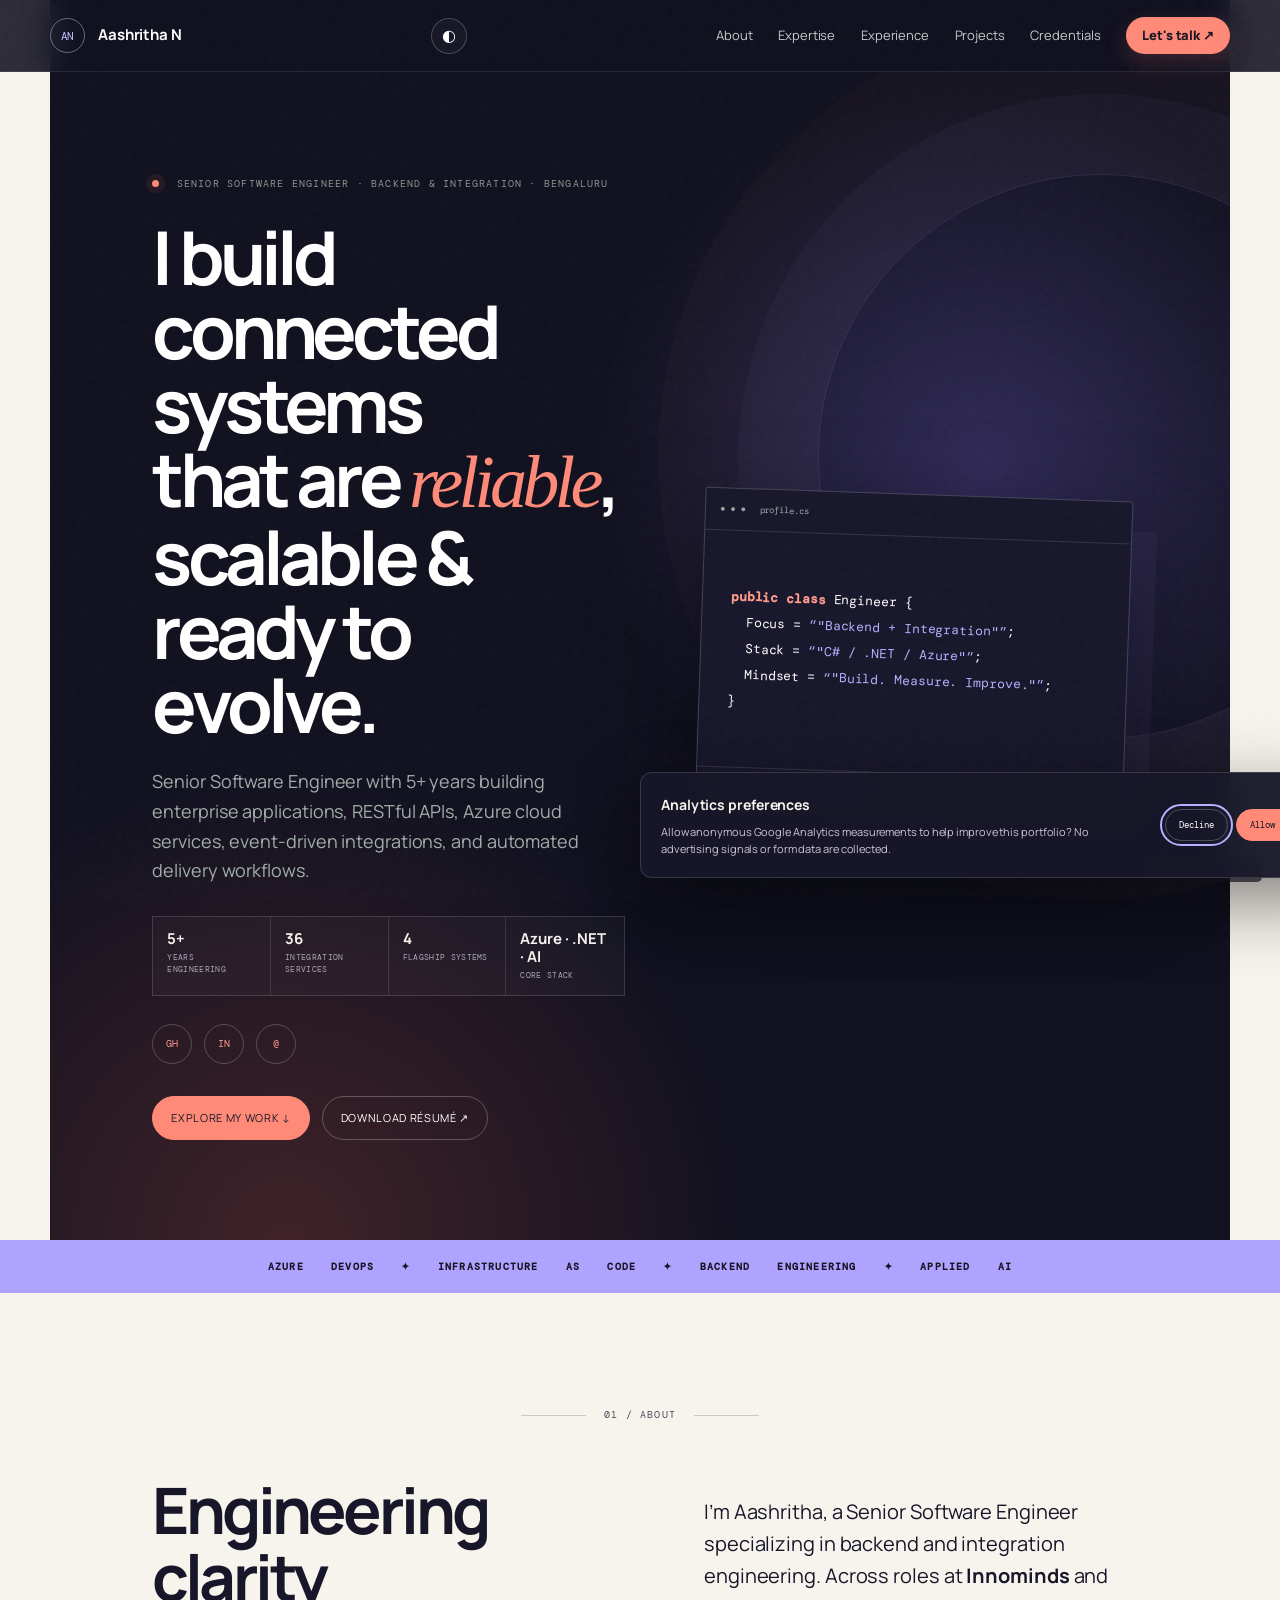
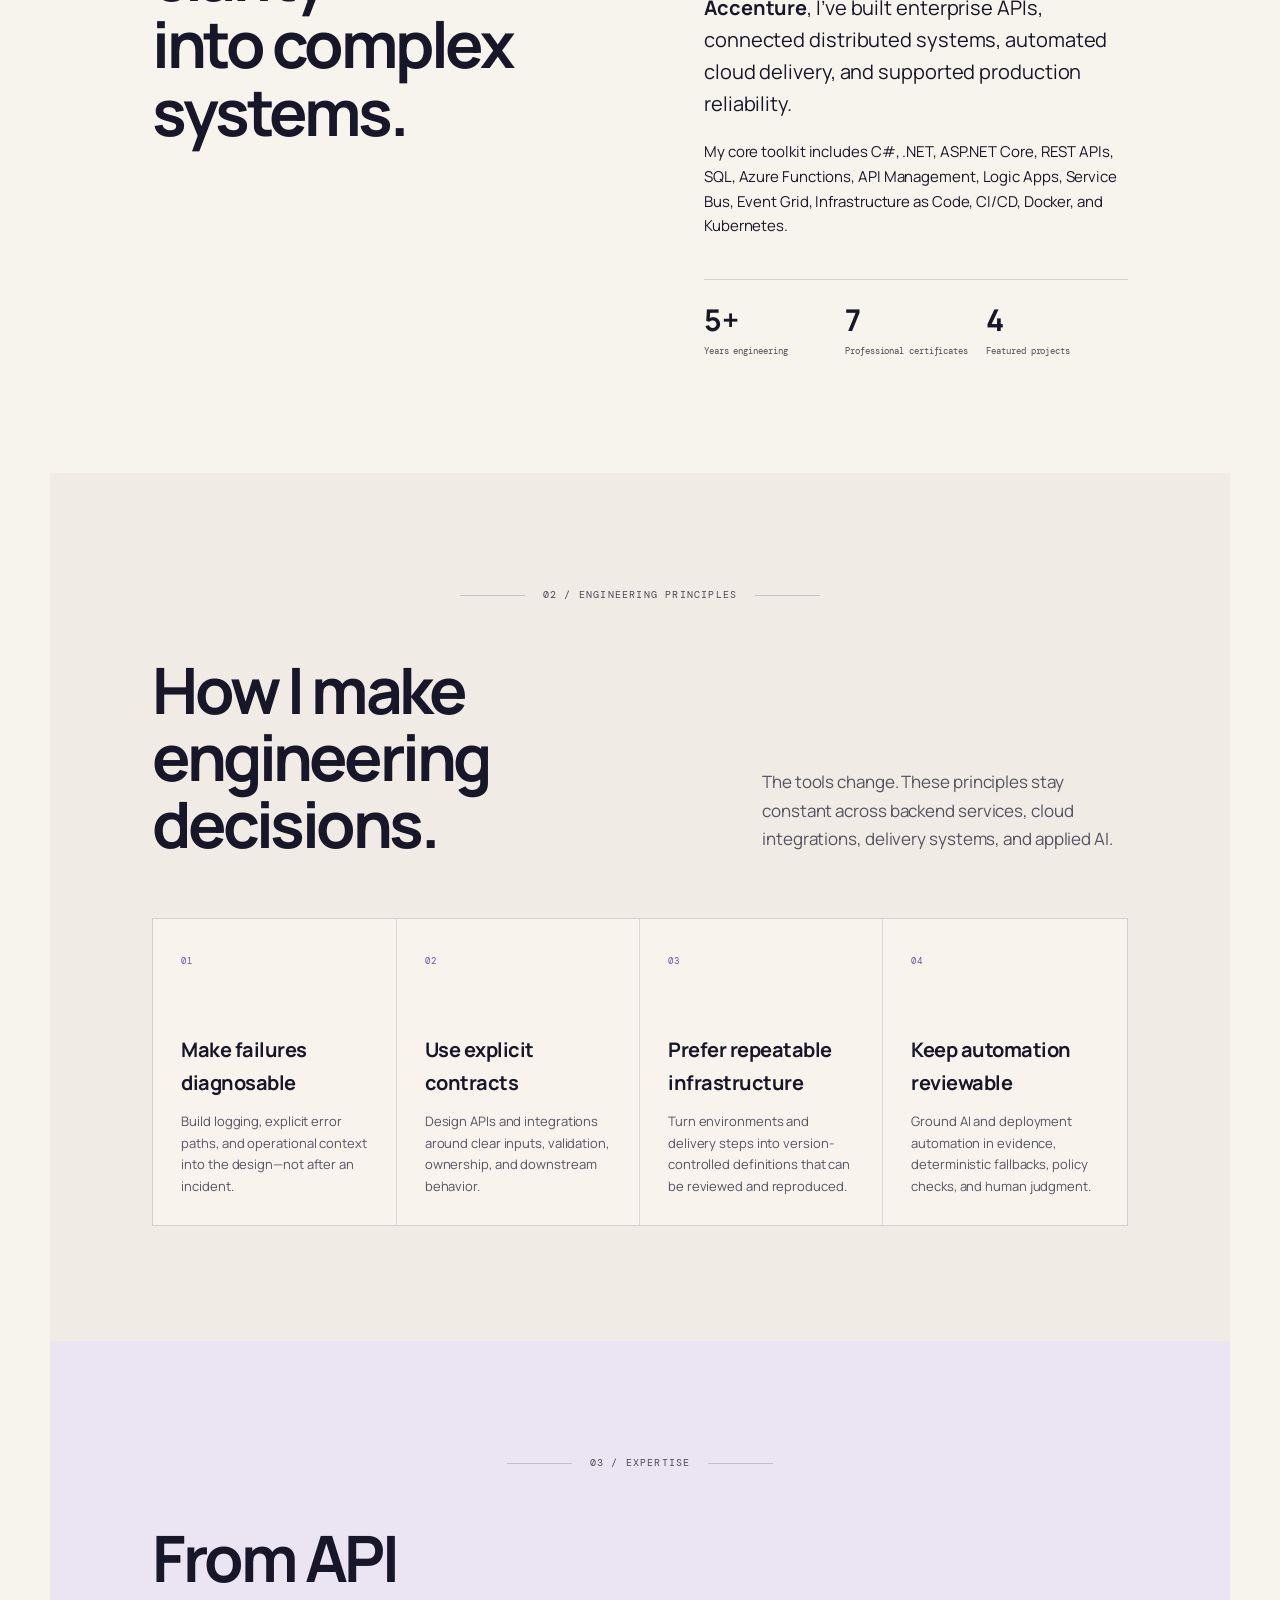
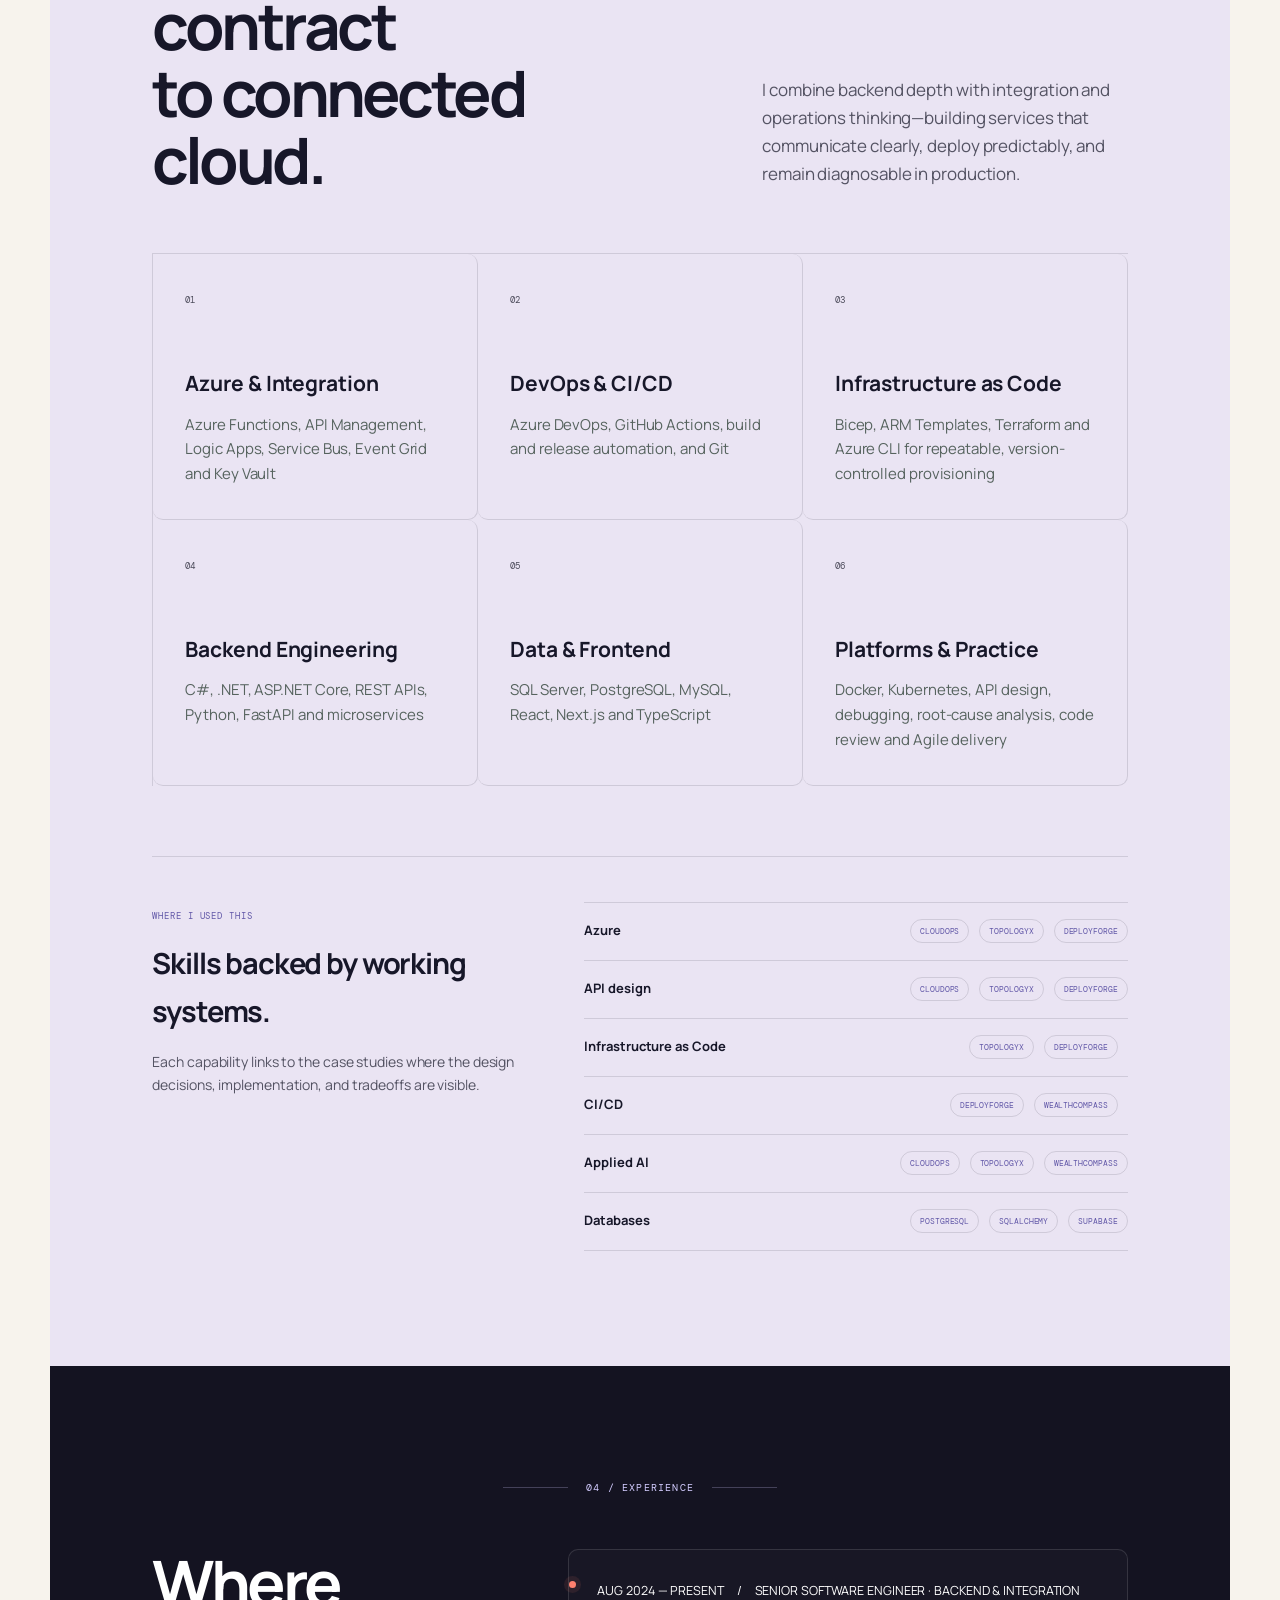
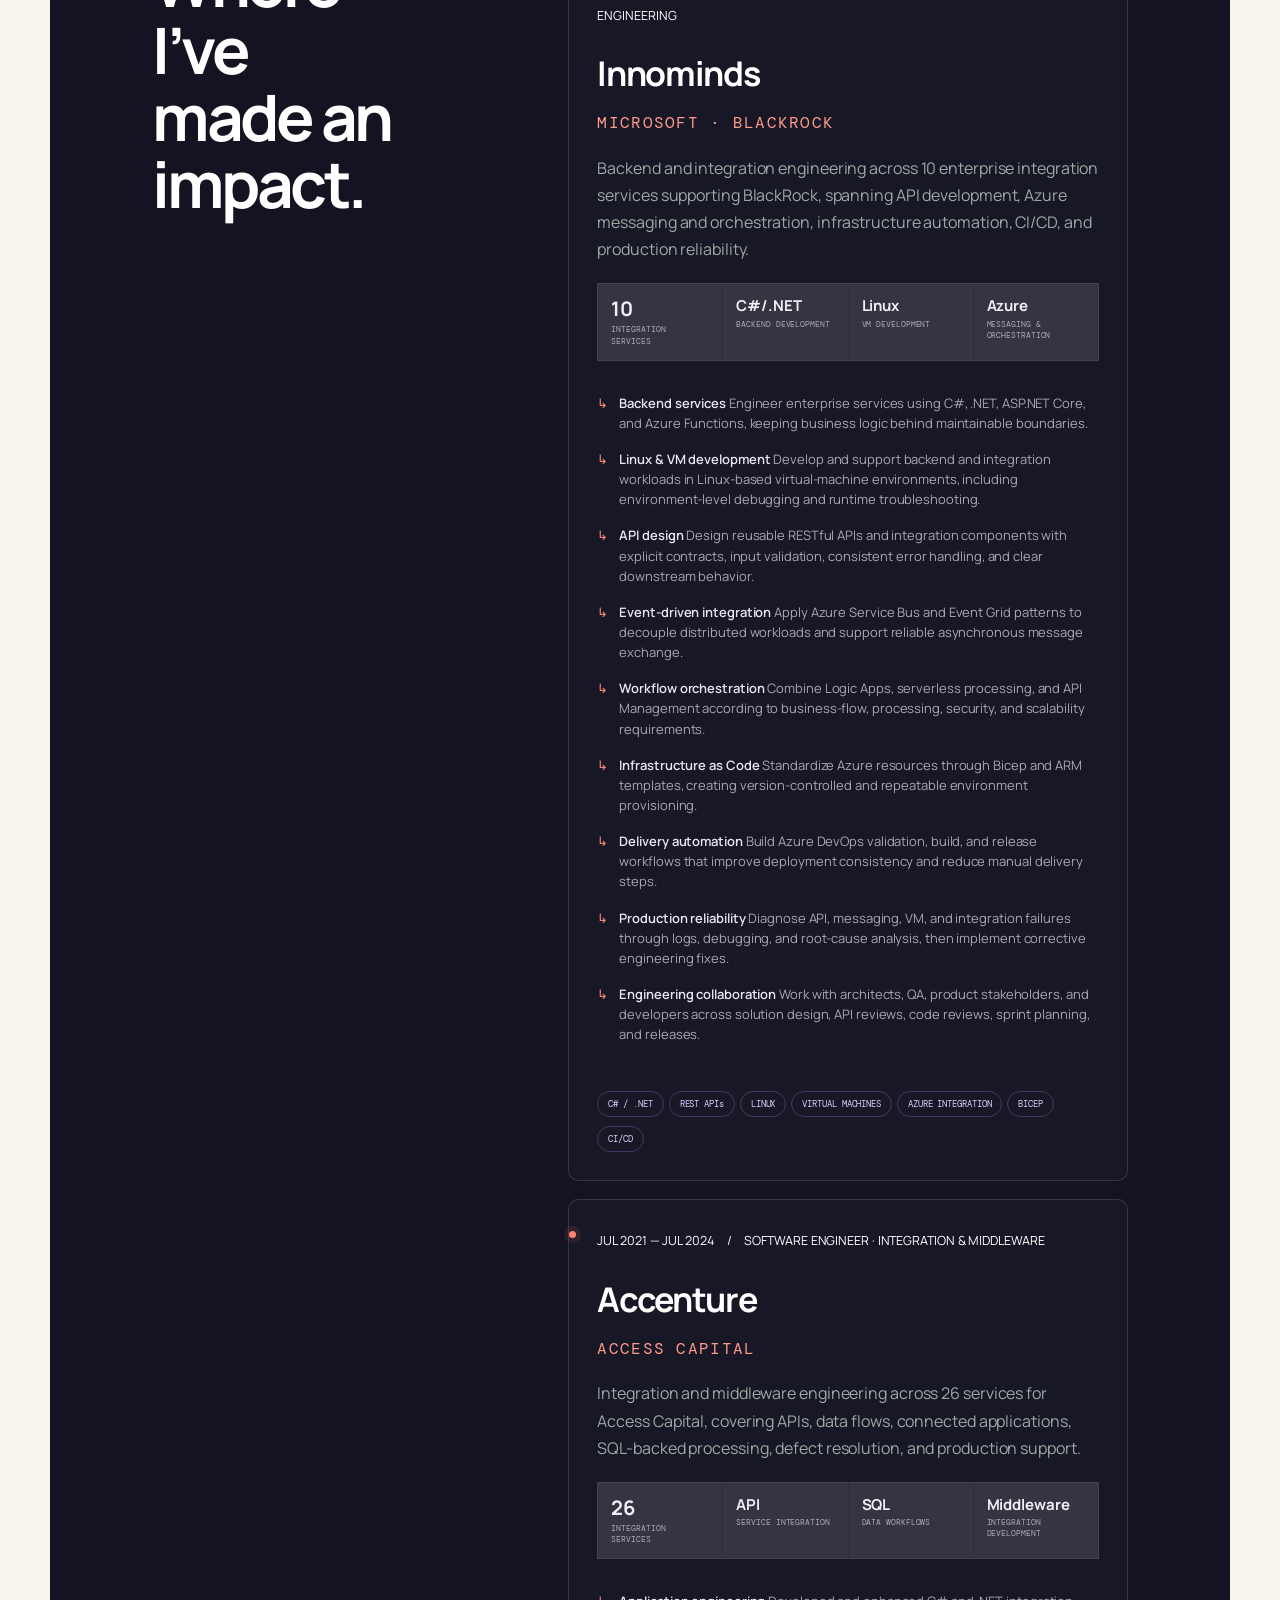
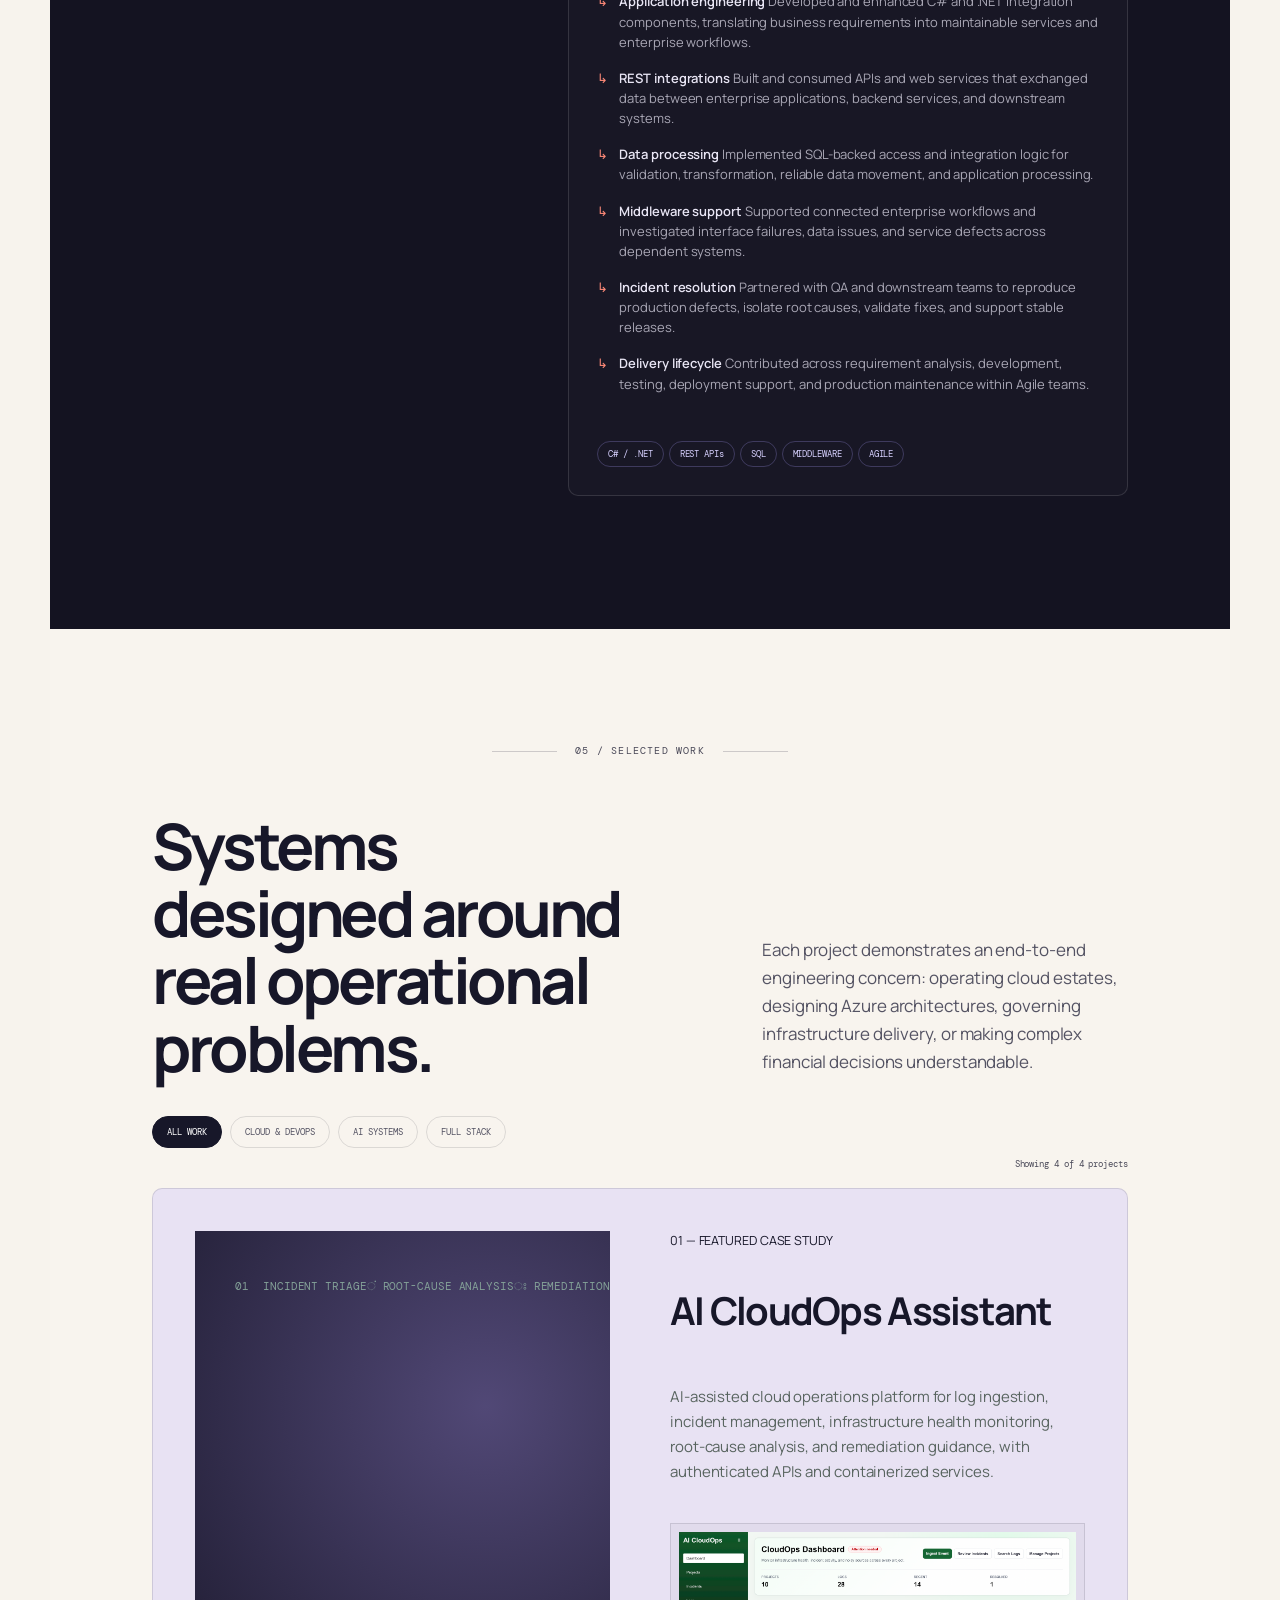
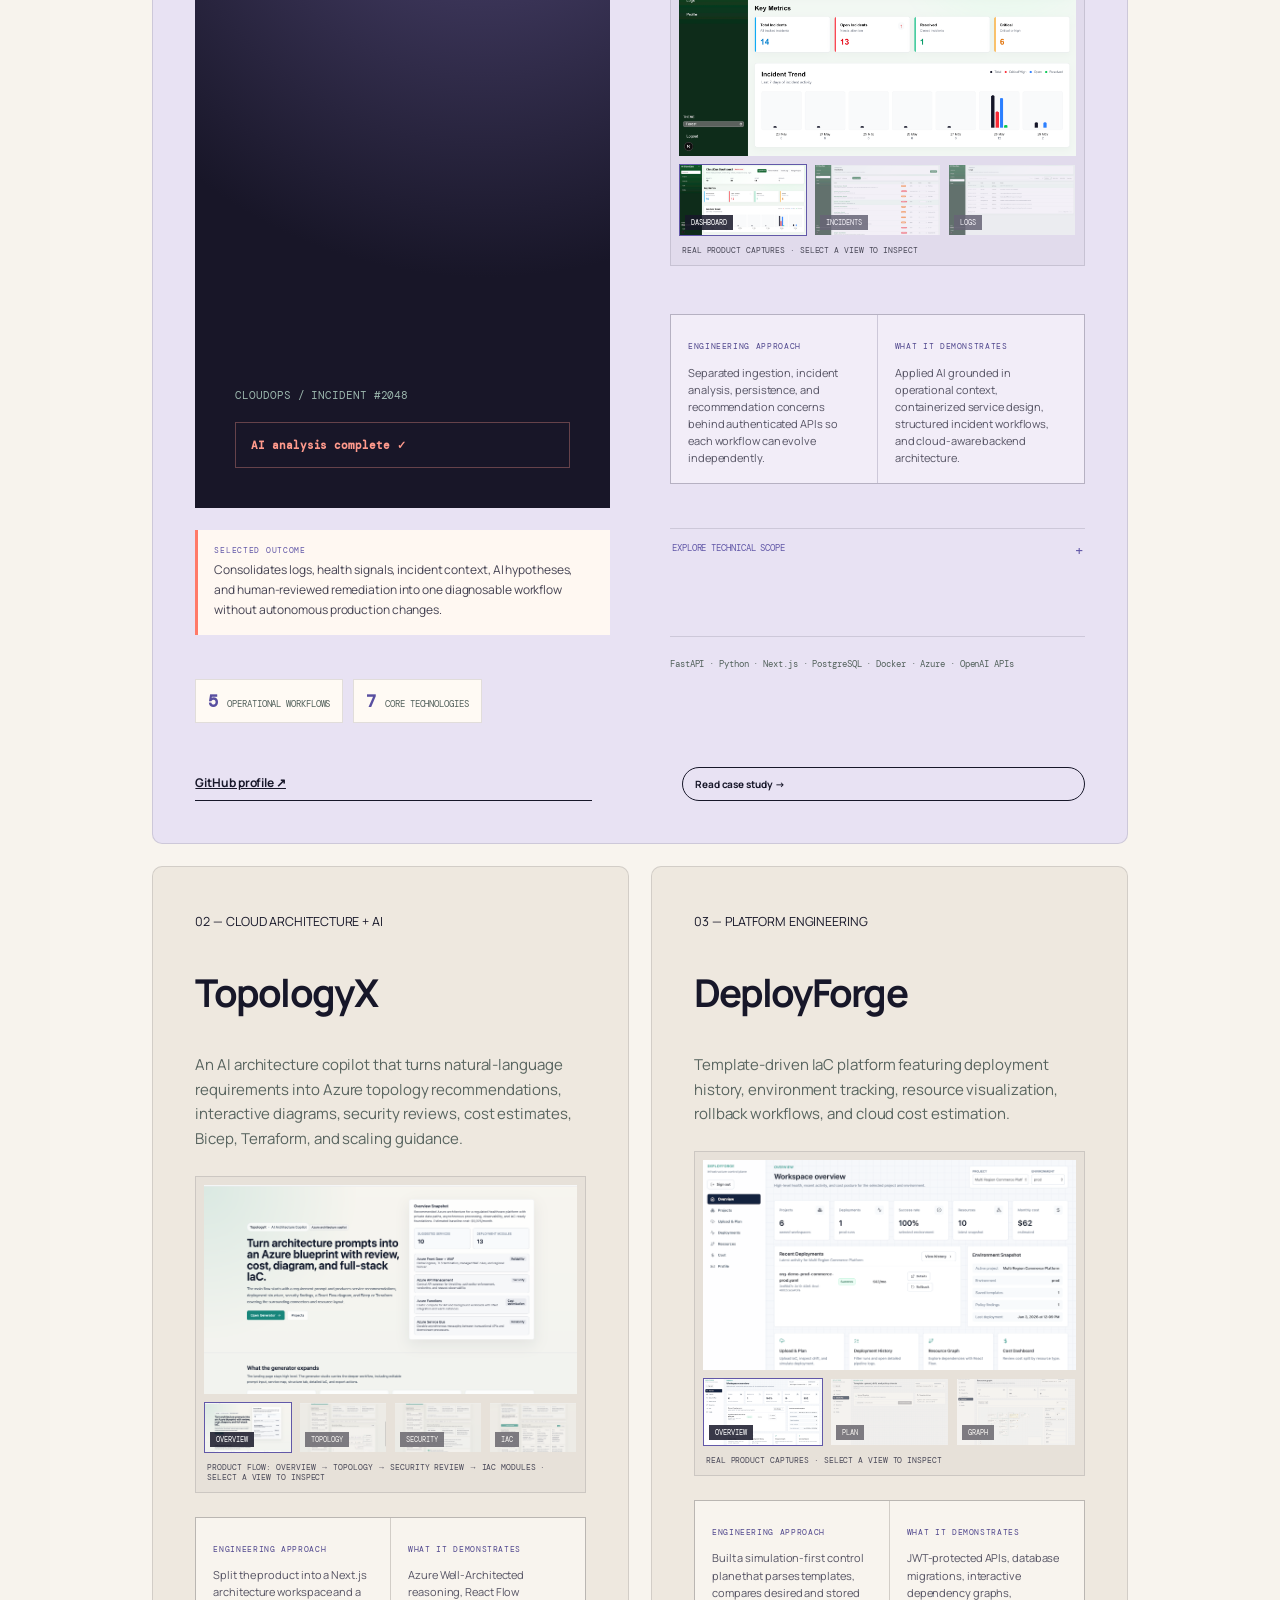
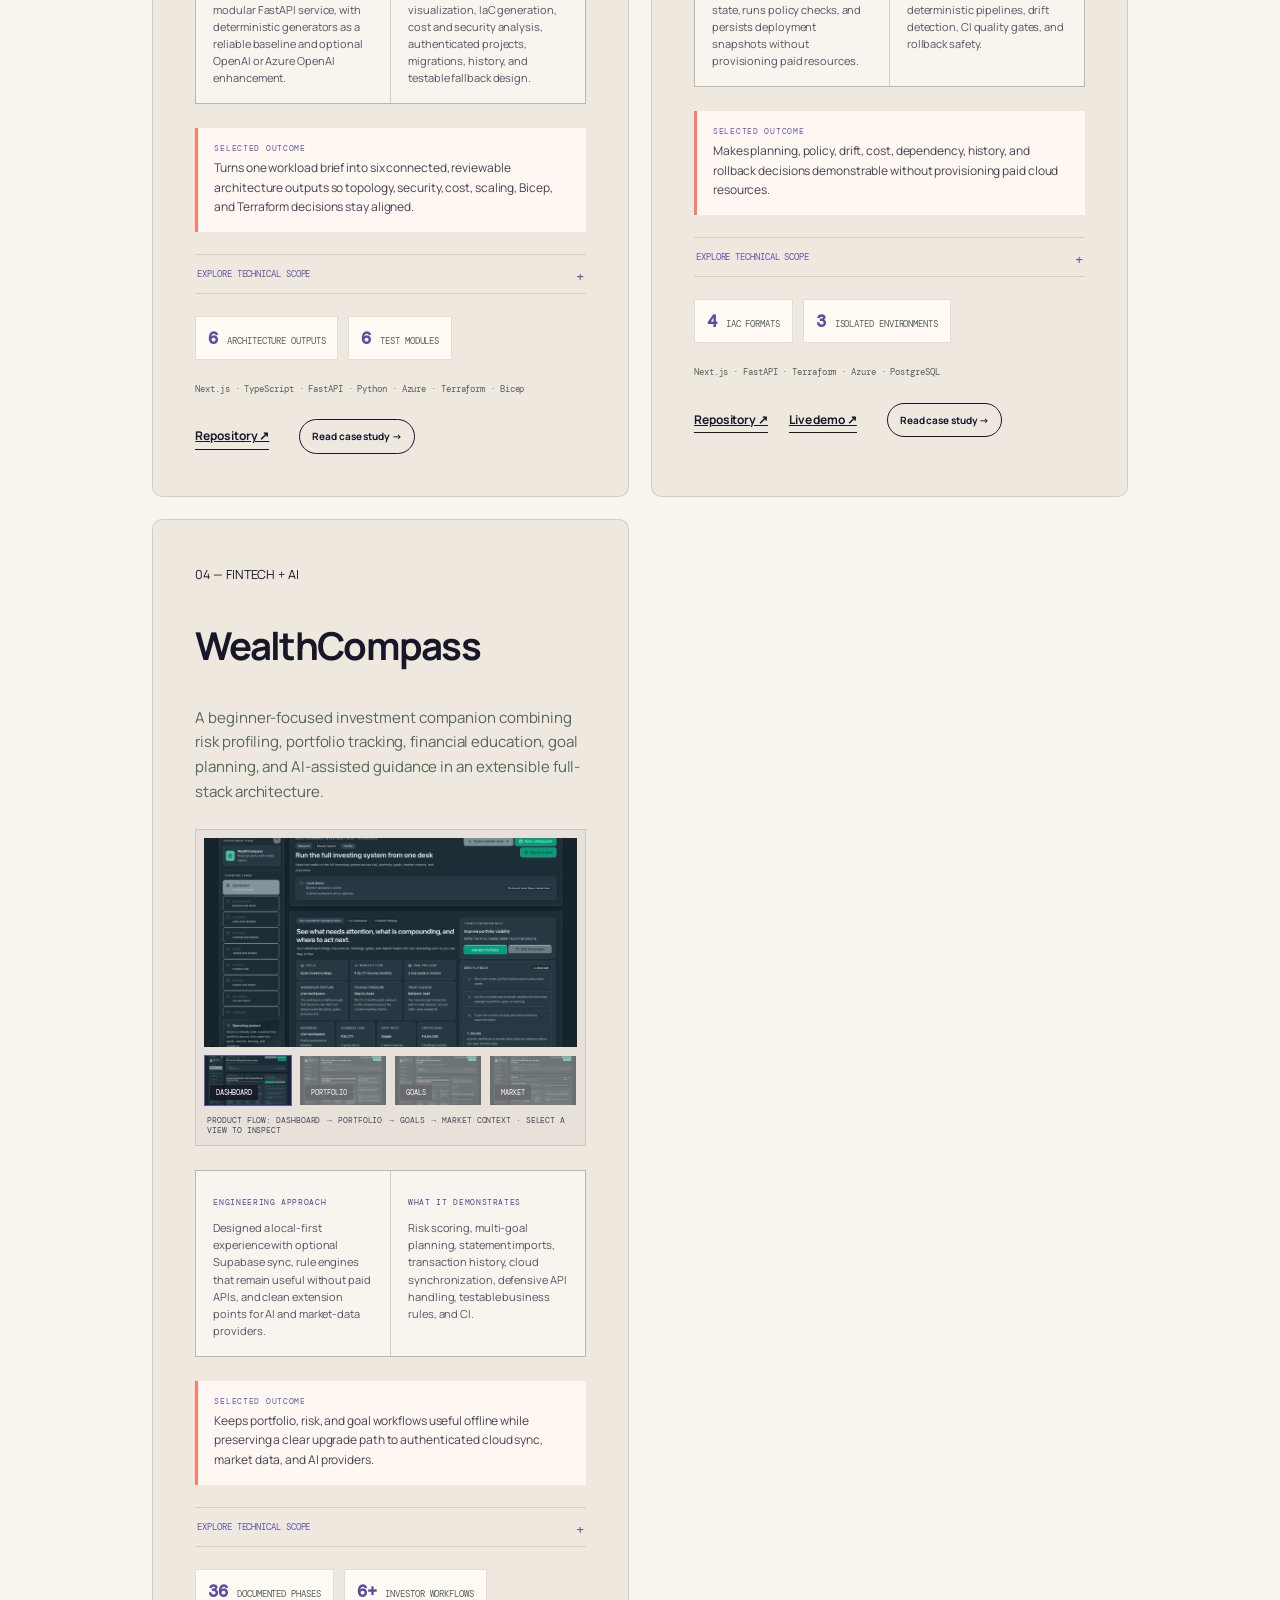
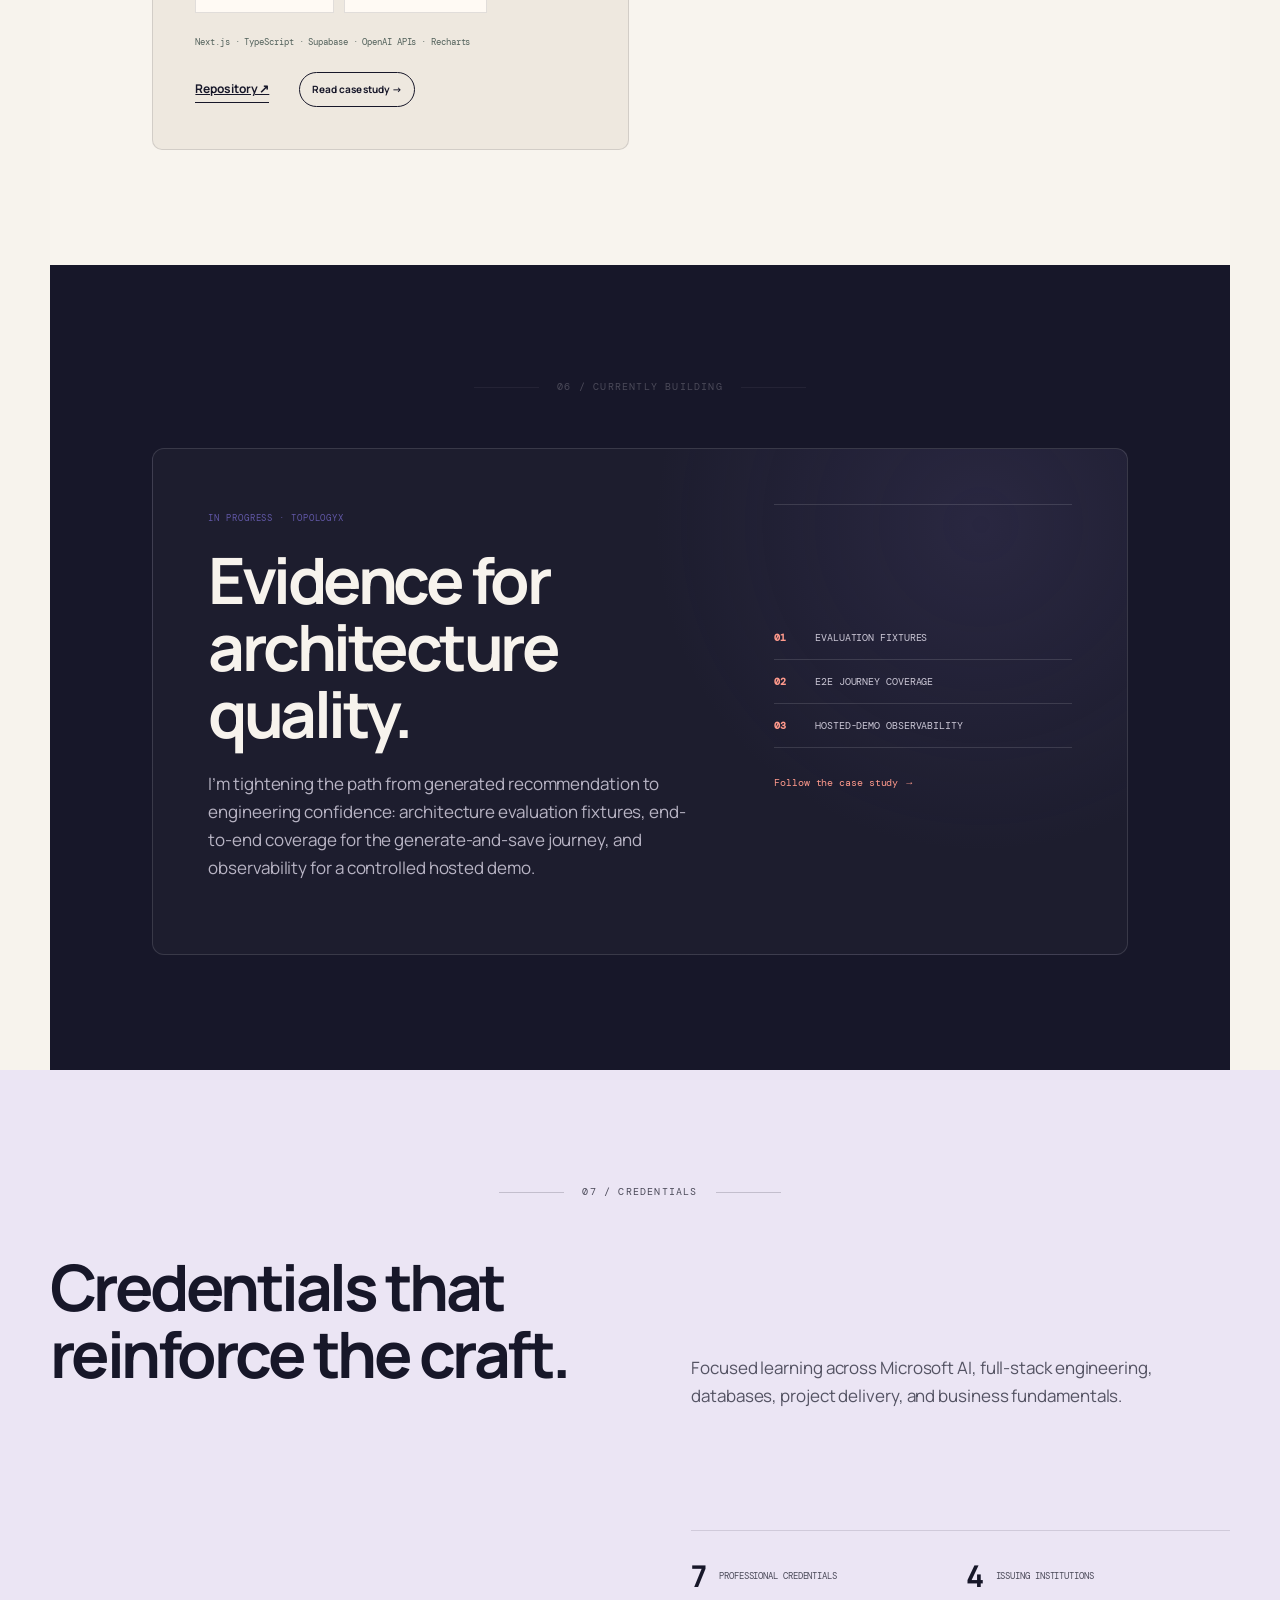
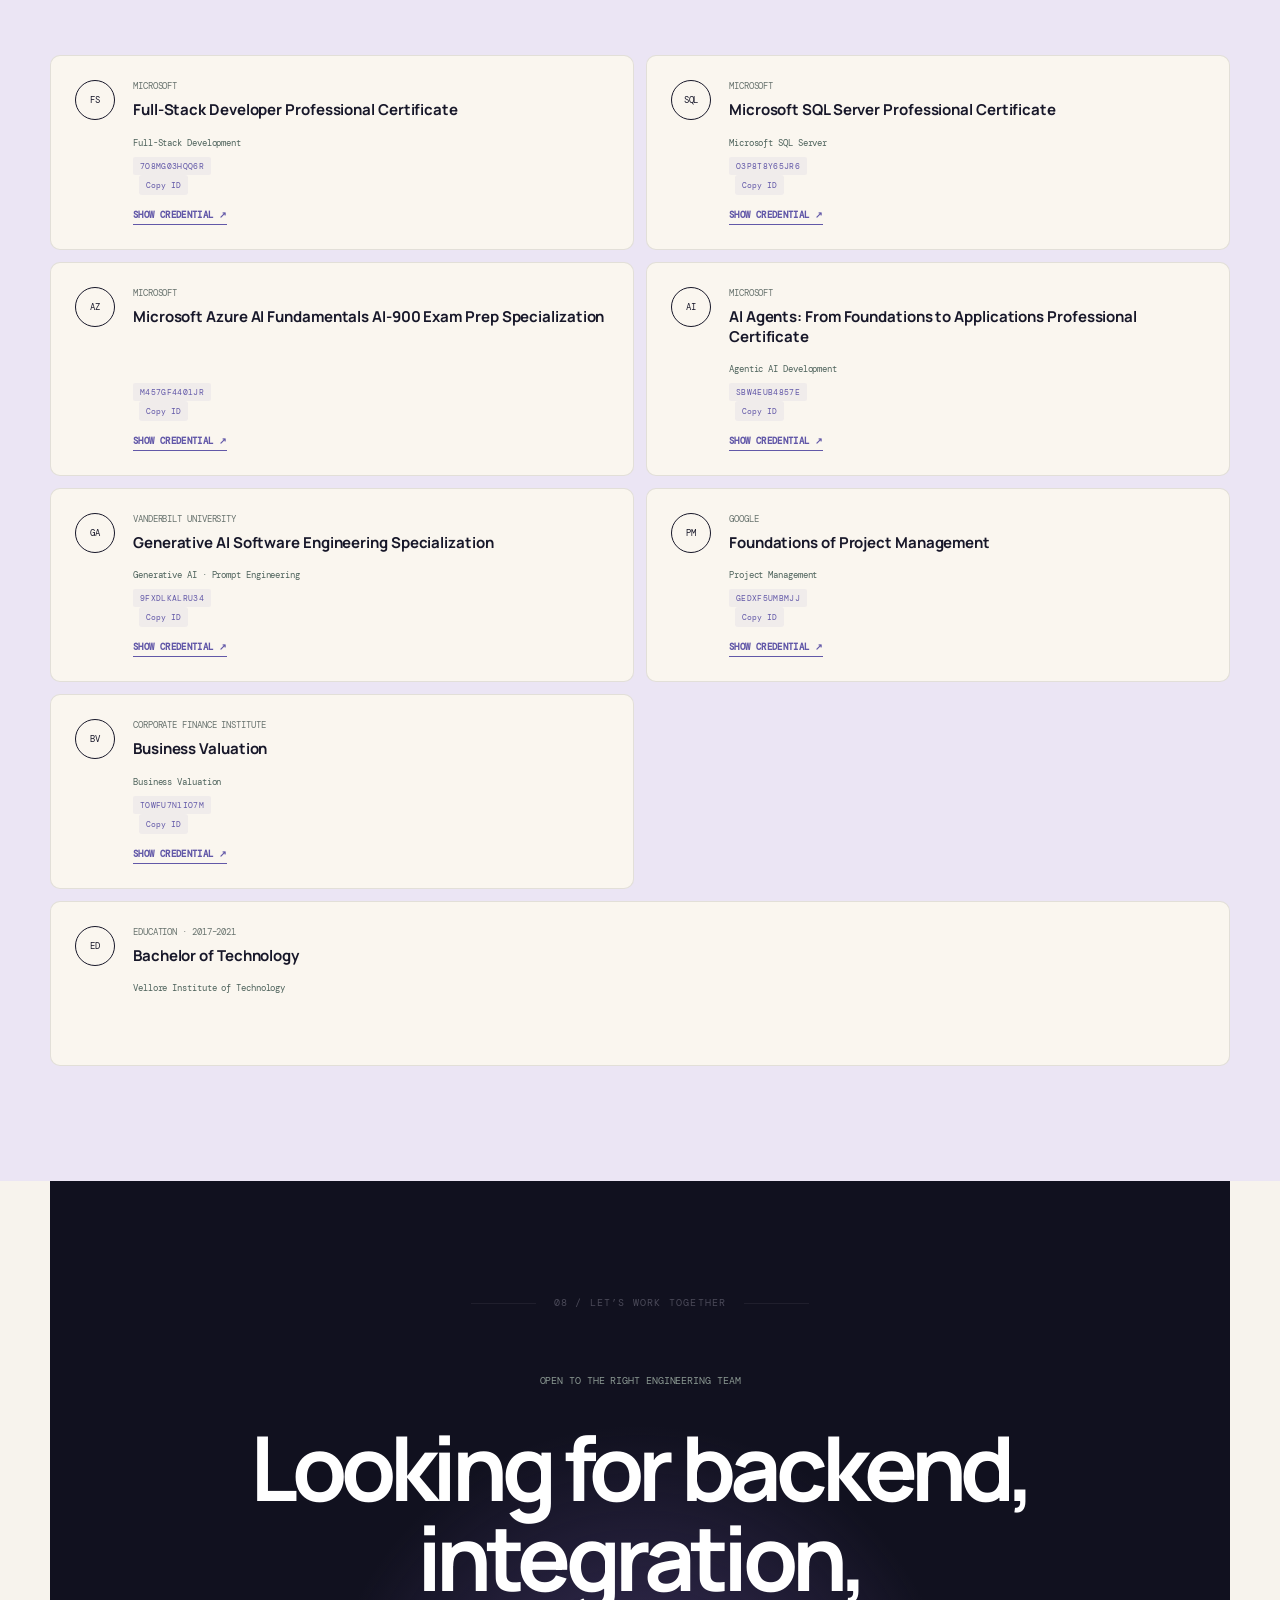
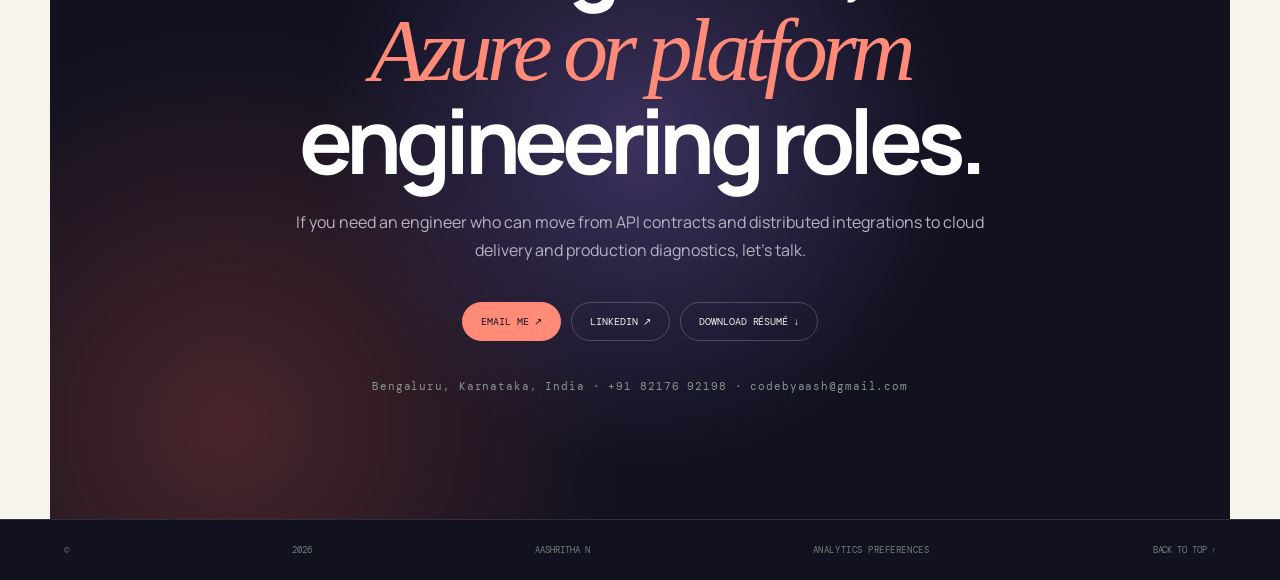
==== commit 67161fc4: "Strengthen portfolio impact and case studies" ====
--- a/index.html
+++ b/index.html
@@ -70,6 +70,7 @@
 <link rel="stylesheet" href="gallery.css">
 <link rel="stylesheet" href="case-study-links.css">
 <link rel="stylesheet" href="audit-fixes.css">
+<link rel="stylesheet" href="portfolio-enhancements.css">
 <link rel="stylesheet" href="analytics.css">
 </head>
 <body>
@@ -77,6 +78,7 @@
 <main><section class="hero" id="top"><div class="reveal">
 <small><i></i> SENIOR SOFTWARE ENGINEER · BACKEND &amp; INTEGRATION · BENGALURU</small><h1>I build connected systems<br>that are <em>reliable</em>,<br>scalable &amp; ready to evolve.</h1>
 <p>Senior Software Engineer with 5+ years building enterprise applications, RESTful APIs, Azure cloud services, event-driven integrations, and automated delivery workflows.</p>
+<div class="impact-snapshot" aria-label="Impact snapshot"><span><strong>5+</strong> years engineering</span><span><strong>36</strong> integration services</span><span><strong>4</strong> flagship systems</span><span><strong>Azure · .NET · AI</strong> core stack</span></div>
 <div class="hero-socials"><a href="https://github.com/codebyaash" aria-label="GitHub (GH)">GH</a><a href="https://www.linkedin.com/in/aashritha-nagesh-333748250" aria-label="LinkedIn (IN)">IN</a><a href="mailto:codebyaash@gmail.com" aria-label="Email (@)">@</a></div>
 <div class="actions">
 <a class="primary" href="#projects">Explore my work &darr;</a><a href="resume.pdf" download>Download r&eacute;sum&eacute; &#8599;</a>
@@ -101,15 +103,28 @@
 </div>
 </div>
 </div></section>
-<section id="skills" class="skills-section"><label>02 / EXPERTISE</label><div class="section-intro"><h2>From API contract<br>to connected cloud.</h2><p>I combine backend depth with integration and operations thinking—building services that communicate clearly, deploy predictably, and remain diagnosable in production.</p></div><div class="skill-grid">
+<section id="principles" class="principles-section engineering-principles"><label>02 / ENGINEERING PRINCIPLES</label><div class="section-intro"><h2>How I make<br>engineering decisions.</h2><p>The tools change. These principles stay constant across backend services, cloud integrations, delivery systems, and applied AI.</p></div><div class="principles-grid">
+<article><small>01</small><h3>Make failures diagnosable</h3><p>Build logging, explicit error paths, and operational context into the design—not after an incident.</p></article>
+<article><small>02</small><h3>Use explicit contracts</h3><p>Design APIs and integrations around clear inputs, validation, ownership, and downstream behavior.</p></article>
+<article><small>03</small><h3>Prefer repeatable infrastructure</h3><p>Turn environments and delivery steps into version-controlled definitions that can be reviewed and reproduced.</p></article>
+<article><small>04</small><h3>Keep automation reviewable</h3><p>Ground AI and deployment automation in evidence, deterministic fallbacks, policy checks, and human judgment.</p></article>
+</div></section>
+<section id="skills" class="skills-section"><label>03 / EXPERTISE</label><div class="section-intro"><h2>From API contract<br>to connected cloud.</h2><p>I combine backend depth with integration and operations thinking—building services that communicate clearly, deploy predictably, and remain diagnosable in production.</p></div><div class="skill-grid">
 <article><small>01</small><h3>Azure &amp; Integration</h3><p>Azure Functions, API Management, Logic Apps, Service Bus, Event Grid and Key Vault</p></article>
 <article><small>02</small><h3>DevOps &amp; CI/CD</h3><p>Azure DevOps, GitHub Actions, build and release automation, and Git</p></article>
 <article><small>03</small><h3>Infrastructure as Code</h3><p>Bicep, ARM Templates, Terraform and Azure CLI for repeatable, version-controlled provisioning</p></article>
 <article><small>04</small><h3>Backend Engineering</h3><p>C#, .NET, ASP.NET Core, REST APIs, Python, FastAPI and microservices</p></article>
 <article><small>05</small><h3>Data &amp; Frontend</h3><p>SQL Server, PostgreSQL, MySQL, React, Next.js and TypeScript</p></article>
 <article><small>06</small><h3>Platforms &amp; Practice</h3><p>Docker, Kubernetes, API design, debugging, root-cause analysis, code review and Agile delivery</p></article>
-</div></section>
-<section class="dark" id="experience"><label>03 / EXPERIENCE</label><div class="cols">
+</div><div class="skill-map"><div class="skill-map-copy"><small>WHERE I USED THIS</small><h3>Skills backed by working systems.</h3><p>Each capability links to the case studies where the design decisions, implementation, and tradeoffs are visible.</p></div><div class="skill-map-list">
+<div><strong>Azure</strong><a href="cloudops.html">CloudOps</a><a href="topologyx.html">TopologyX</a><a href="deployforge.html">DeployForge</a></div>
+<div><strong>API design</strong><a href="cloudops.html">CloudOps</a><a href="topologyx.html">TopologyX</a><a href="deployforge.html">DeployForge</a></div>
+<div><strong>Infrastructure as Code</strong><a href="topologyx.html">TopologyX</a><a href="deployforge.html">DeployForge</a></div>
+<div><strong>CI/CD</strong><a href="deployforge.html">DeployForge</a><a href="wealthcompass.html">WealthCompass</a></div>
+<div><strong>Applied AI</strong><a href="cloudops.html">CloudOps</a><a href="topologyx.html">TopologyX</a><a href="wealthcompass.html">WealthCompass</a></div>
+<div><strong>Databases</strong><a href="cloudops.html">PostgreSQL</a><a href="deployforge.html">SQLAlchemy</a><a href="wealthcompass.html">Supabase</a></div>
+</div></div></section>
+<section class="dark" id="experience"><label>04 / EXPERIENCE</label><div class="cols">
 <h2>Where I&rsquo;ve<br>made an impact.</h2>
 <div class="timeline">
 <article><small>AUG 2024 &mdash; PRESENT&#12288;/&#12288;SENIOR SOFTWARE ENGINEER · BACKEND &amp; INTEGRATION ENGINEERING</small><h3>Innominds</h3>
@@ -125,7 +140,7 @@
 <span>C# / .NET</span><span>REST APIs</span><span>SQL</span><span>MIDDLEWARE</span><span>AGILE</span></article>
 </div>
 </div></section>
-<section id="projects"><label>04 / SELECTED WORK</label><div class="section-intro"><h2>Systems designed around<br>real operational problems.</h2><p>Each project demonstrates an end-to-end engineering concern: operating cloud estates, designing Azure architectures, governing infrastructure delivery, or making complex financial decisions understandable.</p></div>
+<section id="projects"><label>05 / SELECTED WORK</label><div class="section-intro"><h2>Systems designed around<br>real operational problems.</h2><p>Each project demonstrates an end-to-end engineering concern: operating cloud estates, designing Azure architectures, governing infrastructure delivery, or making complex financial decisions understandable.</p></div>
 <div class="projects">
 <article><div class="visual">CLOUDOPS / INCIDENT #2048<br><strong>AI analysis complete &#10003;</strong>
 </div>
@@ -133,21 +148,26 @@
 <p>AI-assisted cloud operations platform for log ingestion, incident management, infrastructure health monitoring, root-cause analysis, and remediation guidance, with authenticated APIs and containerized services.</p>
 <figure class="project-gallery" data-gallery="cloudops"><button type="button" class="gallery-main" aria-label="Open AI CloudOps Assistant screenshot gallery"><img src="assets/projects/cloudops/Dashboard.png" alt="AI CloudOps Assistant dashboard showing incident metrics, trends and operational status" width="1600" height="900" loading="lazy"></button><div class="gallery-thumbs" role="list"><button type="button" class="active" data-src="assets/projects/cloudops/Dashboard.png" data-alt="AI CloudOps Assistant dashboard showing incident metrics, trends and operational status"><img src="assets/projects/cloudops/Dashboard.png" alt="" loading="lazy"><span>Dashboard</span></button><button type="button" data-src="assets/projects/cloudops/Incidents.png" data-alt="AI CloudOps Assistant incident queue with severity, status and analysis details"><img src="assets/projects/cloudops/Incidents.png" alt="" loading="lazy"><span>Incidents</span></button><button type="button" data-src="assets/projects/cloudops/Logs.png" data-alt="AI CloudOps Assistant log explorer showing operational events and filters"><img src="assets/projects/cloudops/Logs.png" alt="" loading="lazy"><span>Logs</span></button></div><figcaption>Real product captures · Select a view to inspect</figcaption></figure>
 <div class="project-depth"><div><small>ENGINEERING APPROACH</small><p>Separated ingestion, incident analysis, persistence, and recommendation concerns behind authenticated APIs so each workflow can evolve independently.</p></div><div><small>WHAT IT DEMONSTRATES</small><p>Applied AI grounded in operational context, containerized service design, structured incident workflows, and cloud-aware backend architecture.</p></div></div>
+<p class="selected-outcome"><span>Selected outcome</span> Consolidates logs, health signals, incident context, AI hypotheses, and human-reviewed remediation into one diagnosable workflow without autonomous production changes.</p>
 <div class="outcomes"><span><strong>5</strong> operational workflows</span><span><strong>7</strong> core technologies</span></div><b>FastAPI &middot; Python &middot; Next.js &middot; PostgreSQL &middot; Docker &middot; Azure &middot; OpenAI APIs</b><a href="https://github.com/codebyaash">GitHub profile &#8599;</a></article><article><small>02 &mdash; CLOUD ARCHITECTURE + AI</small><h3>TopologyX</h3>
 <p>An AI architecture copilot that turns natural-language requirements into Azure topology recommendations, interactive diagrams, security reviews, cost estimates, Bicep, Terraform, and scaling guidance.</p>
 <figure class="project-gallery" data-gallery="topologyx"><button type="button" class="gallery-main" aria-label="Open TopologyX screenshot gallery"><img src="assets/projects/topologyx/topologyx-overview.png" alt="TopologyX landing page showing the Azure architecture copilot overview and recommended services" width="1600" height="1000" loading="lazy"></button><div class="gallery-thumbs topologyx" role="list"><button type="button" class="active" data-src="assets/projects/topologyx/topologyx-overview.png" data-alt="TopologyX landing page showing the Azure architecture copilot overview and recommended services"><img src="assets/projects/topologyx/topologyx-overview.png" alt="" loading="lazy"><span>Overview</span></button><button type="button" data-src="assets/projects/topologyx/topologyx-generator-diagram.png" data-alt="TopologyX generator showing an Azure architecture topology with ingress, API management, functions, messaging and data services"><img src="assets/projects/topologyx/topologyx-generator-diagram.png" alt="" loading="lazy"><span>Topology</span></button><button type="button" data-src="assets/projects/topologyx/topologyx-security-review.png" data-alt="TopologyX rules-based security review showing HIPAA compliance, identity strategy, network boundary and policy posture"><img src="assets/projects/topologyx/topologyx-security-review.png" alt="" loading="lazy"><span>Security</span></button><button type="button" data-src="assets/projects/topologyx/topologyx-iac-output.png" data-alt="TopologyX Infrastructure as Code view showing Bicep and Terraform modules for foundation, network, identity, data, application and observability"><img src="assets/projects/topologyx/topologyx-iac-output.png" alt="" loading="lazy"><span>IaC</span></button></div><figcaption>Product flow: overview → topology → security review → IaC modules · Select a view to inspect</figcaption></figure>
 <div class="project-depth"><div><small>ENGINEERING APPROACH</small><p>Split the product into a Next.js architecture workspace and a modular FastAPI service, with deterministic generators as a reliable baseline and optional OpenAI or Azure OpenAI enhancement.</p></div><div><small>WHAT IT DEMONSTRATES</small><p>Azure Well-Architected reasoning, React Flow visualization, IaC generation, cost and security analysis, authenticated projects, migrations, history, and testable fallback design.</p></div></div>
+<p class="selected-outcome"><span>Selected outcome</span> Turns one workload brief into six connected, reviewable architecture outputs so topology, security, cost, scaling, Bicep, and Terraform decisions stay aligned.</p>
 <div class="outcomes"><span><strong>6</strong> architecture outputs</span><span><strong>6</strong> test modules</span></div><b>Next.js &middot; TypeScript &middot; FastAPI &middot; Python &middot; Azure &middot; Terraform &middot; Bicep</b><a href="https://github.com/codebyaash/TopologyX">Repository &#8599;</a></article><article><small>03 &mdash; PLATFORM ENGINEERING</small><h3>DeployForge</h3>
 <p>Template-driven IaC platform featuring deployment history, environment tracking, resource visualization, rollback workflows, and cloud cost estimation.</p>
 <figure class="project-gallery" data-gallery="deployforge"><button type="button" class="gallery-main" aria-label="Open DeployForge screenshot gallery"><img src="assets/projects/deployforge/overview-dashboard.png" alt="DeployForge overview dashboard showing deployment activity, resources and cost estimates" width="1600" height="907" loading="lazy"></button><div class="gallery-thumbs" role="list"><button type="button" class="active" data-src="assets/projects/deployforge/overview-dashboard.png" data-alt="DeployForge overview dashboard showing deployment activity, resources and cost estimates"><img src="assets/projects/deployforge/overview-dashboard.png" alt="" loading="lazy"><span>Overview</span></button><button type="button" data-src="assets/projects/deployforge/upload-plan.png" data-alt="DeployForge infrastructure template upload and deployment planning interface"><img src="assets/projects/deployforge/upload-plan.png" alt="" loading="lazy"><span>Plan</span></button><button type="button" data-src="assets/projects/deployforge/resource-graph.png" data-alt="DeployForge interactive infrastructure resource dependency graph"><img src="assets/projects/deployforge/resource-graph.png" alt="" loading="lazy"><span>Graph</span></button></div><figcaption>Real product captures · Select a view to inspect</figcaption></figure>
 <div class="project-depth"><div><small>ENGINEERING APPROACH</small><p>Built a simulation-first control plane that parses templates, compares desired and stored state, runs policy checks, and persists deployment snapshots without provisioning paid resources.</p></div><div><small>WHAT IT DEMONSTRATES</small><p>JWT-protected APIs, database migrations, interactive dependency graphs, deterministic pipelines, drift detection, CI quality gates, and rollback safety.</p></div></div>
+<p class="selected-outcome"><span>Selected outcome</span> Makes planning, policy, drift, cost, dependency, history, and rollback decisions demonstrable without provisioning paid cloud resources.</p>
 <div class="outcomes"><span><strong>4</strong> IaC formats</span><span><strong>3</strong> isolated environments</span></div><b>Next.js &middot; FastAPI &middot; Terraform &middot; Azure &middot; PostgreSQL</b><a href="https://github.com/codebyaash/IDP">Repository &#8599;</a> <a href="https://deployforge-eight.vercel.app">Live demo &#8599;</a></article><article><small>04 &mdash; FINTECH + AI</small><h3>WealthCompass</h3>
 <p>A beginner-focused investment companion combining risk profiling, portfolio tracking, financial education, goal planning, and AI-assisted guidance in an extensible full-stack architecture.</p>
 <figure class="project-gallery" data-gallery="wealthcompass"><button type="button" class="gallery-main" aria-label="Open WealthCompass screenshot gallery"><img src="assets/projects/wealthcompass/wealthcompass-dashboard.png" alt="WealthCompass investment dashboard combining risk posture, portfolio health, monthly goals and next actions" width="1600" height="1000" loading="lazy"></button><div class="gallery-thumbs wealthcompass" role="list"><button type="button" class="active" data-src="assets/projects/wealthcompass/wealthcompass-dashboard.png" data-alt="WealthCompass investment dashboard combining risk posture, portfolio health, monthly goals and next actions"><img src="assets/projects/wealthcompass/wealthcompass-dashboard.png" alt="" loading="lazy"><span>Dashboard</span></button><button type="button" data-src="assets/projects/wealthcompass/wealthcompass-portfolio.png" data-alt="WealthCompass portfolio workspace for holdings, imports, allocation context and transaction coverage"><img src="assets/projects/wealthcompass/wealthcompass-portfolio.png" alt="" loading="lazy"><span>Portfolio</span></button><button type="button" data-src="assets/projects/wealthcompass/wealthcompass-goals.png" data-alt="WealthCompass goals workspace showing monthly funding pressure, planning steps and goal priority guidance"><img src="assets/projects/wealthcompass/wealthcompass-goals.png" alt="" loading="lazy"><span>Goals</span></button><button type="button" data-src="assets/projects/wealthcompass/wealthcompass-market.png" data-alt="WealthCompass market workspace showing sector leadership and portfolio-first market context"><img src="assets/projects/wealthcompass/wealthcompass-market.png" alt="" loading="lazy"><span>Market</span></button></div><figcaption>Product flow: dashboard → portfolio → goals → market context · Select a view to inspect</figcaption></figure>
 <div class="project-depth"><div><small>ENGINEERING APPROACH</small><p>Designed a local-first experience with optional Supabase sync, rule engines that remain useful without paid APIs, and clean extension points for AI and market-data providers.</p></div><div><small>WHAT IT DEMONSTRATES</small><p>Risk scoring, multi-goal planning, statement imports, transaction history, cloud synchronization, defensive API handling, testable business rules, and CI.</p></div></div>
+<p class="selected-outcome"><span>Selected outcome</span> Keeps portfolio, risk, and goal workflows useful offline while preserving a clear upgrade path to authenticated cloud sync, market data, and AI providers.</p>
 <div class="outcomes"><span><strong>36</strong> documented phases</span><span><strong>6+</strong> investor workflows</span></div><b>Next.js &middot; TypeScript &middot; Supabase &middot; OpenAI APIs &middot; Recharts</b><a href="https://github.com/codebyaash/WealthCompass">Repository &#8599;</a></article>
 </div></section>
-<section class="mint" id="credentials"><label>05 / CREDENTIALS</label><div class="credential"><div class="credentials-copy"><h2>Credentials that<br>reinforce the craft.</h2><p>Focused learning across Microsoft AI, full-stack engineering, databases, project delivery, and business fundamentals.</p><div class="credential-summary"><strong>7</strong><span>professional credentials</span><strong>4</strong><span>issuing institutions</span></div></div></div>
+<section id="building" class="building-section currently-building"><label>06 / CURRENTLY BUILDING</label><div class="building-card"><div><small>IN PROGRESS · TOPOLOGYX</small><h2>Evidence for architecture quality.</h2><p>I&rsquo;m tightening the path from generated recommendation to engineering confidence: architecture evaluation fixtures, end-to-end coverage for the generate-and-save journey, and observability for a controlled hosted demo.</p></div><div class="building-workstreams"><span><b>01</b> Evaluation fixtures</span><span><b>02</b> E2E journey coverage</span><span><b>03</b> Hosted-demo observability</span><a href="topologyx.html">Follow the case study &rarr;</a></div></div></section>
+<section class="mint" id="credentials"><label>07 / CREDENTIALS</label><div class="credential"><div class="credentials-copy"><h2>Credentials that<br>reinforce the craft.</h2><p>Focused learning across Microsoft AI, full-stack engineering, databases, project delivery, and business fundamentals.</p><div class="credential-summary"><strong>7</strong><span>professional credentials</span><strong>4</strong><span>issuing institutions</span></div></div></div>
 <div class="credentials credential-cards">
 <article><b>FS</b><div><small>Microsoft</small><h3>Full-Stack Developer Professional Certificate</h3><em>Full-Stack Development</em><code>7O8MG03HQQ6R</code><a class="credential-link" href="https://www.coursera.org/account/accomplishments/professional-cert/7O8MG03HQQ6R">Show credential ↗</a></div></article>
 <article><b>SQL</b><div><small>Microsoft</small><h3>Microsoft SQL Server Professional Certificate</h3><em>Microsoft SQL Server</em><code>O3P8T8Y65JR6</code><a class="credential-link" href="https://www.coursera.org/account/accomplishments/professional-cert/O3P8T8Y65JR6">Show credential ↗</a></div></article>
@@ -159,11 +179,10 @@
 <article class="education-card"><b>ED</b><div><small>Education · 2017–2021</small><h3>Bachelor of Technology</h3><em>Vellore Institute of Technology</em></div></article>
 </div>
 </section>
-<section class="contact" id="contact"><label>06 / CONTACT</label><p>HAVE AN INTERESTING ENGINEERING CHALLENGE?</p>
-<h2>Let&rsquo;s build something<br><em>reliable.</em>
-</h2>
-<a href="mailto:codebyaash@gmail.com">codebyaash@gmail.com &#8599;</a><p class="contact-meta">Bengaluru, Karnataka, India · +91 82176 92198</p><div>
-<a href="https://www.linkedin.com/in/aashritha-nagesh-333748250">LinkedIn &#8599;</a><a href="https://github.com/codebyaash">GitHub &#8599;</a><a href="resume.pdf" download>R&eacute;sum&eacute; &#8595;</a>
-</div></section></main><footer class="pagefoot">&copy; <span id="year"></span> AASHRITHA N <button type="button" class="analytics-preferences" data-analytics-preferences>Analytics preferences</button><a href="#top">BACK TO TOP &uarr;</a></footer><script src="script.js"></script><script src="analytics.js"></script>
+<section class="contact recruiter-cta" id="contact"><label>08 / LET&rsquo;S WORK TOGETHER</label><p>OPEN TO THE RIGHT ENGINEERING TEAM</p>
+<h2>Looking for backend, integration,<br><em>Azure or platform</em> engineering roles.</h2>
+<p class="recruiter-copy">If you need an engineer who can move from API contracts and distributed integrations to cloud delivery and production diagnostics, let&rsquo;s talk.</p>
+<div class="recruiter-actions"><a class="primary" href="mailto:codebyaash@gmail.com">Email me &#8599;</a><a href="https://www.linkedin.com/in/aashritha-nagesh-333748250">LinkedIn &#8599;</a><a href="resume.pdf" download>Download r&eacute;sum&eacute; &#8595;</a></div><p class="contact-meta">Bengaluru, Karnataka, India · +91 82176 92198 · codebyaash@gmail.com</p>
+</section></main><footer class="pagefoot">&copy; <span id="year"></span> AASHRITHA N <button type="button" class="analytics-preferences" data-analytics-preferences>Analytics preferences</button><a href="#top">BACK TO TOP &uarr;</a></footer><script src="script.js"></script><script src="analytics.js"></script>
 </body>
 </html>
--- a/gallery.css
+++ b/gallery.css
@@ -1 +1 @@
-.project-gallery{margin:24px 0;border:1px solid var(--line);background:#17172908;padding:8px}.gallery-main{display:block;width:100%;padding:0;border:0;background:#171729;cursor:zoom-in;overflow:hidden}.gallery-main img{display:block;width:100%;height:auto;aspect-ratio:16/9;object-fit:cover;transition:transform .3s}.gallery-main:hover img{transform:scale(1.015)}.gallery-thumbs{display:grid;grid-template-columns:repeat(3,1fr);gap:7px;margin-top:8px}.gallery-thumbs.single{grid-template-columns:minmax(0,1fr)}.gallery-thumbs.topologyx,.gallery-thumbs.wealthcompass{grid-template-columns:repeat(4,1fr)}.gallery-thumbs button{position:relative;border:1px solid transparent;background:transparent;padding:0;cursor:pointer;overflow:hidden;opacity:.6}.gallery-thumbs button.active{border-color:#6258a8;opacity:1}.gallery-thumbs img{display:block;width:100%;aspect-ratio:16/9;object-fit:cover}.gallery-thumbs span{position:absolute;left:5px;bottom:5px;background:#171729d9;color:white;padding:3px 6px;font:7px 'DM Mono';text-transform:uppercase}.project-gallery figcaption{padding:9px 3px 2px;color:var(--muted);font:8px 'DM Mono';text-transform:uppercase}.visual-status{display:flex;align-items:center;gap:12px;margin:20px 0;padding:12px;border:1px dashed var(--line)}.visual-status span{white-space:nowrap;border-radius:30px;background:#6258a812;color:#6258a8;padding:5px 9px;font:8px 'DM Mono';text-transform:uppercase}.visual-status small{color:var(--muted);font-size:10px}.gallery-dialog{width:min(1100px,92vw);border:0;padding:0;background:#171729;box-shadow:0 30px 90px #0008}.gallery-dialog::backdrop{background:#0b0914dd;backdrop-filter:blur(5px)}.gallery-dialog img{display:block;width:100%;height:auto}.gallery-dialog button{position:absolute;right:10px;top:10px;width:36px;height:36px;border:1px solid #ffffff55;border-radius:50%;background:#171729cc;color:white;cursor:pointer}@media(max-width:600px){.visual-status{align-items:flex-start;flex-direction:column}.gallery-thumbs.topologyx,.gallery-thumbs.wealthcompass{grid-template-columns:repeat(2,1fr)}}
+.project-gallery{margin:24px 0;border:1px solid var(--line);background:#17172908;padding:8px}.gallery-main{display:block;width:100%;padding:0;border:0;background:#171729;cursor:zoom-in;overflow:hidden}.gallery-main img{display:block;width:100%;height:auto;aspect-ratio:16/9;object-fit:cover;transition:transform .3s}.gallery-main:hover img{transform:scale(1.015)}.gallery-thumbs{display:grid;grid-template-columns:repeat(3,1fr);gap:7px;margin-top:8px}.gallery-thumbs.single{grid-template-columns:minmax(0,1fr)}.gallery-thumbs.topologyx,.gallery-thumbs.wealthcompass{grid-template-columns:repeat(4,1fr)}.gallery-thumbs button{position:relative;border:1px solid transparent;background:transparent;padding:0;cursor:pointer;overflow:hidden;opacity:.6}.gallery-thumbs button.active{border-color:#6258a8;opacity:1}.gallery-thumbs img{display:block;width:100%;aspect-ratio:16/9;object-fit:cover}.gallery-thumbs span{position:absolute;left:5px;bottom:5px;background:#171729d9;color:white;padding:3px 6px;font:7px 'DM Mono';text-transform:uppercase}.project-gallery figcaption{padding:9px 3px 2px;color:var(--muted);font:8px 'DM Mono';text-transform:uppercase}.visual-status{display:flex;align-items:center;gap:12px;margin:20px 0;padding:12px;border:1px dashed var(--line)}.visual-status span{white-space:nowrap;border-radius:30px;background:#6258a812;color:#6258a8;padding:5px 9px;font:8px 'DM Mono';text-transform:uppercase}.visual-status small{color:var(--muted);font-size:10px}.gallery-dialog{width:min(1100px,92vw);border:0;padding:0;background:#171729;box-shadow:0 30px 90px #0008}.gallery-dialog::backdrop{background:#0b0914dd;backdrop-filter:blur(5px)}.gallery-dialog img{display:block;width:100%;height:auto}.gallery-dialog button{position:absolute;width:42px;height:42px;border:1px solid #ffffff55;border-radius:50%;background:#171729dd;color:white;cursor:pointer;font:30px/1 Arial;z-index:1}.gallery-close{right:10px;top:10px}.gallery-previous,.gallery-next{top:50%;transform:translateY(-50%)}.gallery-previous{left:10px}.gallery-next{right:10px}@media(max-width:600px){.visual-status{align-items:flex-start;flex-direction:column}.gallery-thumbs.topologyx,.gallery-thumbs.wealthcompass{grid-template-columns:repeat(2,1fr)}.gallery-dialog button{width:36px;height:36px;font-size:25px}}
--- a/portfolio-enhancements.css
+++ b/portfolio-enhancements.css
@@ -0,0 +1 @@
+.impact-snapshot{display:grid;grid-template-columns:repeat(4,minmax(0,1fr));max-width:760px;margin:30px 0 2px;border:1px solid #ffffff24;background:#ffffff07}.impact-snapshot span{padding:13px 14px;border-right:1px solid #ffffff20;color:#a9a6b8;font:8px/1.45 'DM Mono';text-transform:uppercase;letter-spacing:.04em}.impact-snapshot span:last-child{border-right:0}.impact-snapshot strong{display:block;margin-bottom:4px;color:#f6f2ed;font:700 15px/1.2 Manrope;text-transform:none;letter-spacing:0}.principles-section{background:#f0ebe4}.principles-grid{display:grid;grid-template-columns:repeat(4,1fr);border:1px solid var(--line)}.principles-grid article{min-height:270px;padding:28px;border-right:1px solid var(--line);background:#f8f3ec}.principles-grid article:last-child{border-right:0}.principles-grid small,.skill-map-copy>small,.building-card small{color:#6258a8;font:9px 'DM Mono';letter-spacing:.1em}.principles-grid h3{margin:62px 0 12px;font-size:20px;letter-spacing:-.025em}.principles-grid p{margin:0;color:var(--body);font-size:13px}.skill-map{display:grid;grid-template-columns:.8fr 1.2fr;gap:70px;margin-top:70px;padding-top:45px;border-top:1px solid var(--line)}.skill-map-copy h3{margin:14px 0 12px;font-size:29px;letter-spacing:-.04em}.skill-map-copy p{color:var(--body);font-size:14px}.skill-map-list{border-top:1px solid var(--line)}.skill-map-list>div{display:grid;grid-template-columns:minmax(150px,1fr) repeat(3,max-content);align-items:center;gap:10px;min-height:58px;border-bottom:1px solid var(--line)}.skill-map-list strong{font-size:13px}.skill-map-list a{padding:6px 9px;border:1px solid var(--line);border-radius:999px;color:#6258a8;text-decoration:none;font:8px 'DM Mono';text-transform:uppercase}.skill-map-list a:hover{background:#6258a8;color:white}.selected-outcome{margin:22px 0!important;padding:15px 16px;border-left:3px solid #ff7a68;background:#fff8f2;color:#444252!important;font-size:12px!important}.selected-outcome span{display:block;margin-bottom:5px;color:#6258a8;font:8px 'DM Mono';letter-spacing:.09em;text-transform:uppercase}.building-section{background:#171729;color:#f7f3ed}.building-section>label{color:#b8afff}.building-card{display:grid;grid-template-columns:1.25fr .75fr;gap:70px;padding:55px;border:1px solid #ffffff20;border-radius:12px;background:radial-gradient(circle at 85% 15%,#544a8038,transparent 35%),#ffffff07}.building-card h2{margin:17px 0 22px;font-size:clamp(40px,5vw,66px)}.building-card p{max-width:690px;color:#b8b4c4;font-size:17px}.building-workstreams{display:flex;flex-direction:column;justify-content:center;border-top:1px solid #ffffff20}.building-workstreams span{padding:15px 0;border-bottom:1px solid #ffffff20;color:#cbc7d6;font:10px 'DM Mono';text-transform:uppercase}.building-workstreams b{display:inline-block;width:35px;color:#ff9a8c}.building-workstreams a{margin-top:28px;color:#ff9a8c;font:10px 'DM Mono';text-decoration:none}.recruiter-cta{display:flex;flex-direction:column;align-items:center}.recruiter-cta h2{max-width:1100px}.recruiter-copy{max-width:720px!important;margin:0 auto;color:#b7b3c3!important;font:16px/1.7 Manrope!important;letter-spacing:0!important;text-transform:none!important}.recruiter-actions{display:flex;justify-content:center;gap:10px;margin:38px 0 20px!important}.recruiter-actions a{margin:0!important;padding:12px 18px;border:1px solid #ffffff35;border-radius:999px;color:#f4f0ec!important;text-decoration:none;font:10px 'DM Mono'!important;text-transform:uppercase}.recruiter-actions .primary{background:#ff8a78;border-color:#ff8a78;color:#171729!important}.recruiter-cta .contact-meta{margin-top:18px}@media(max-width:900px){.impact-snapshot{grid-template-columns:1fr 1fr}.impact-snapshot span:nth-child(2){border-right:0}.impact-snapshot span:nth-child(-n+2){border-bottom:1px solid #ffffff20}.principles-grid{grid-template-columns:1fr 1fr}.principles-grid article:nth-child(2){border-right:0}.principles-grid article:nth-child(-n+2){border-bottom:1px solid var(--line)}.skill-map,.building-card{grid-template-columns:1fr;gap:35px}.skill-map-list>div{grid-template-columns:1fr;gap:8px;padding:14px 0}.skill-map-list a{width:max-content}.building-card{padding:38px}}@media(max-width:600px){.principles-grid{grid-template-columns:1fr}.principles-grid article{min-height:220px;border-right:0;border-bottom:1px solid var(--line)!important}.principles-grid article:last-child{border-bottom:0!important}.principles-grid h3{margin-top:38px}.recruiter-actions{flex-direction:column;width:100%;max-width:330px}.recruiter-actions a{text-align:center}.building-card{padding:28px}.impact-snapshot{margin-top:24px}}
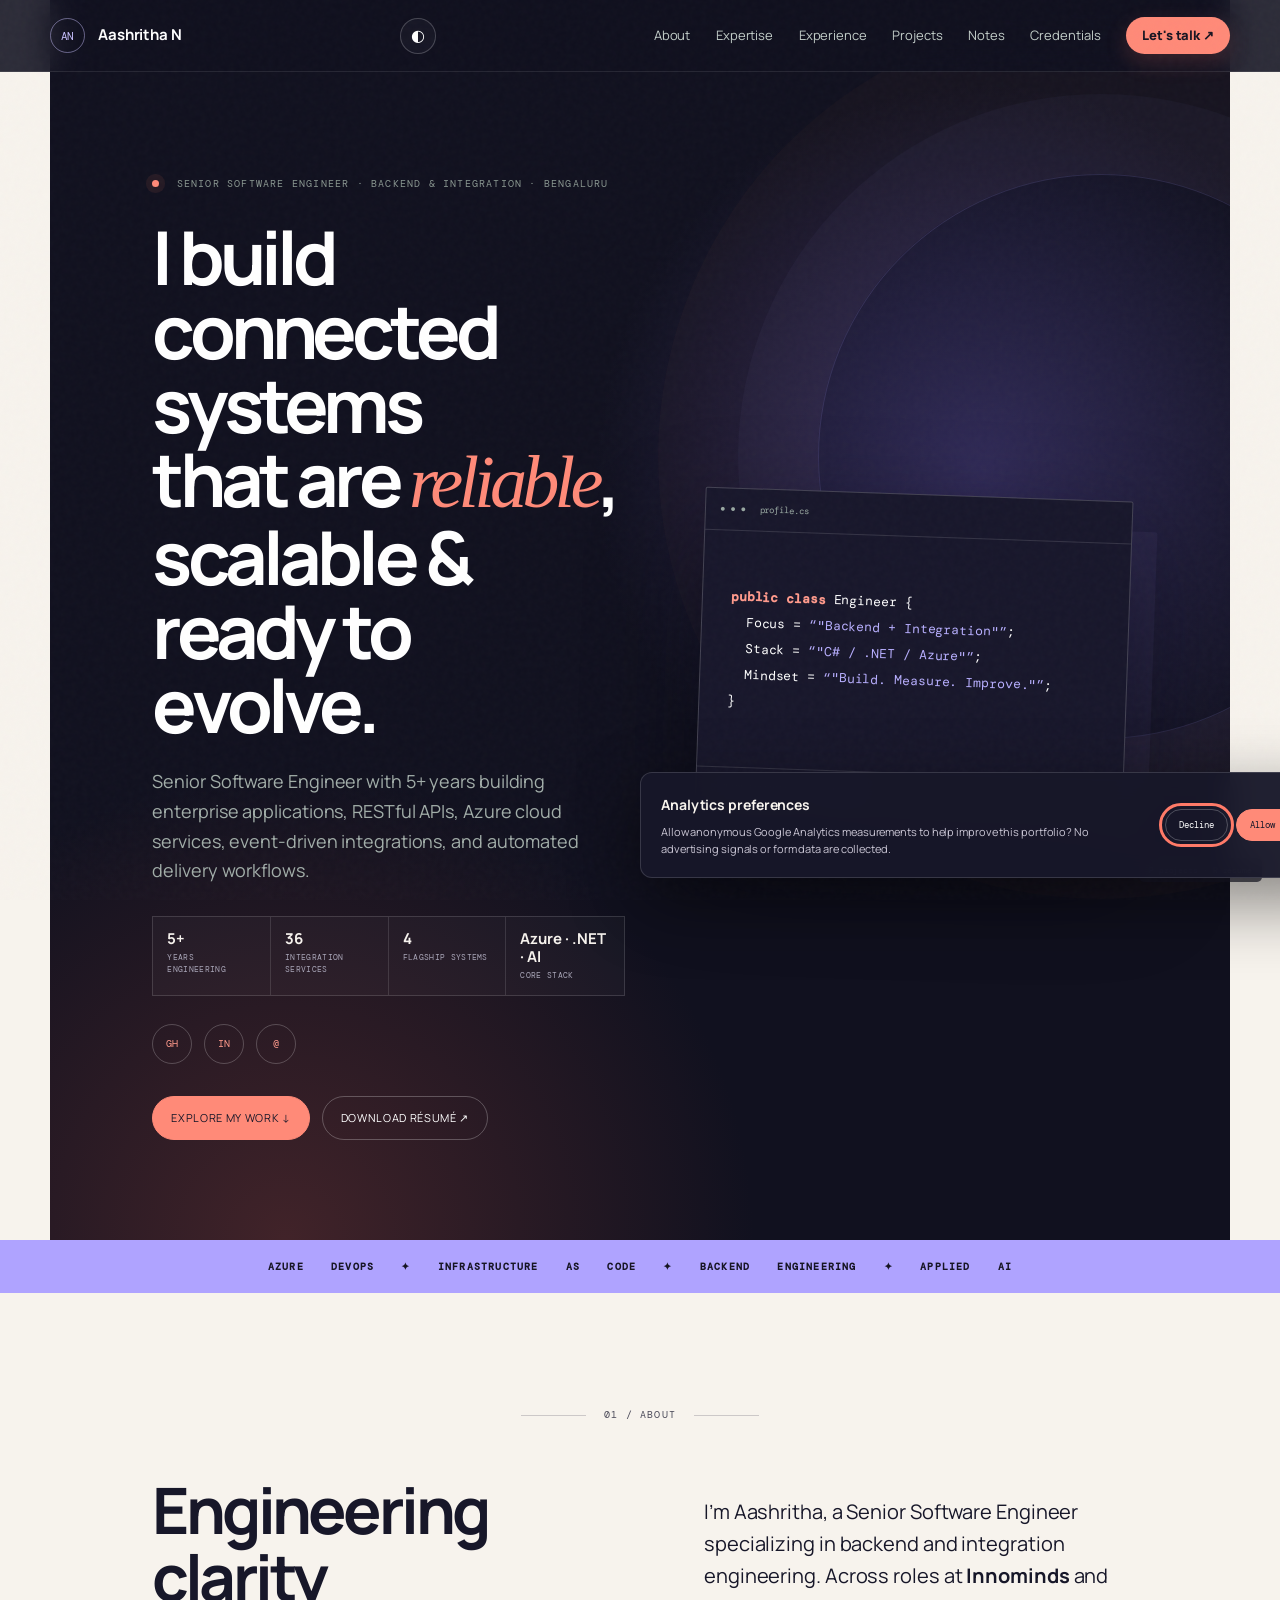
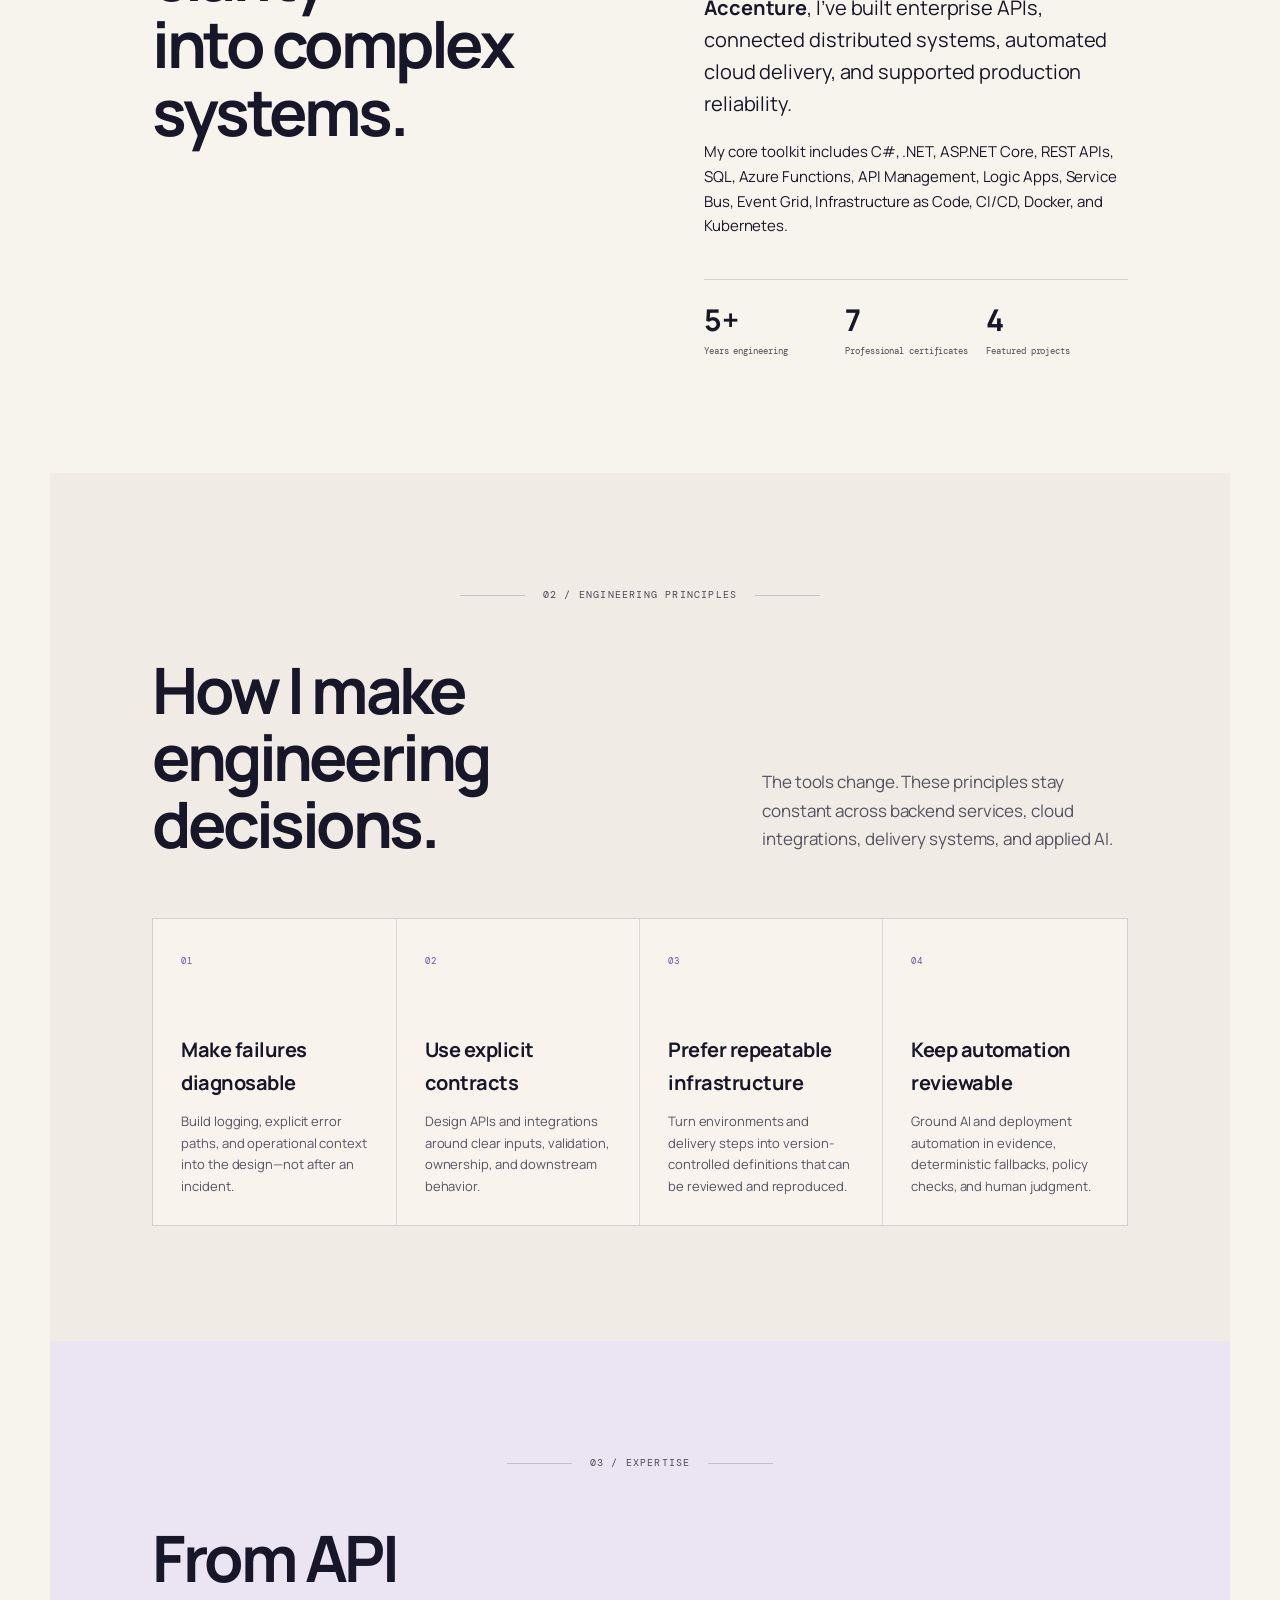
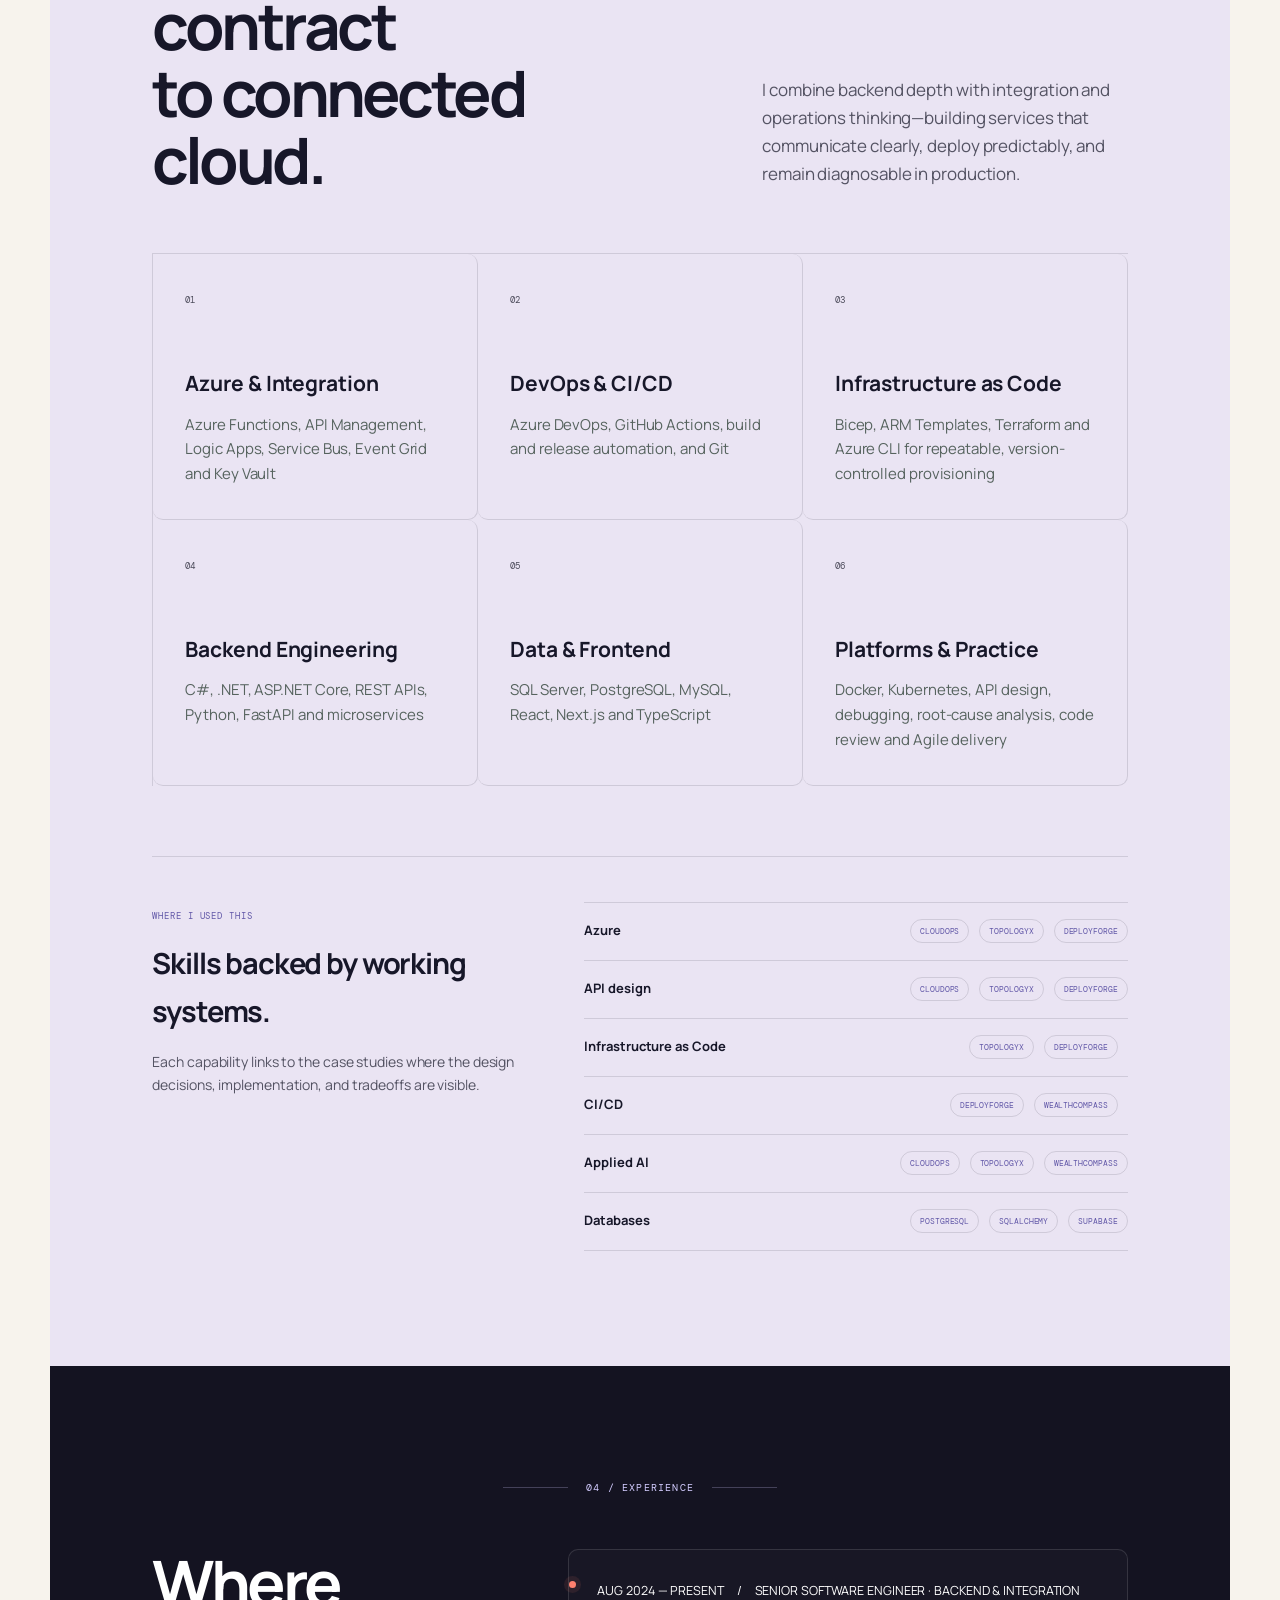
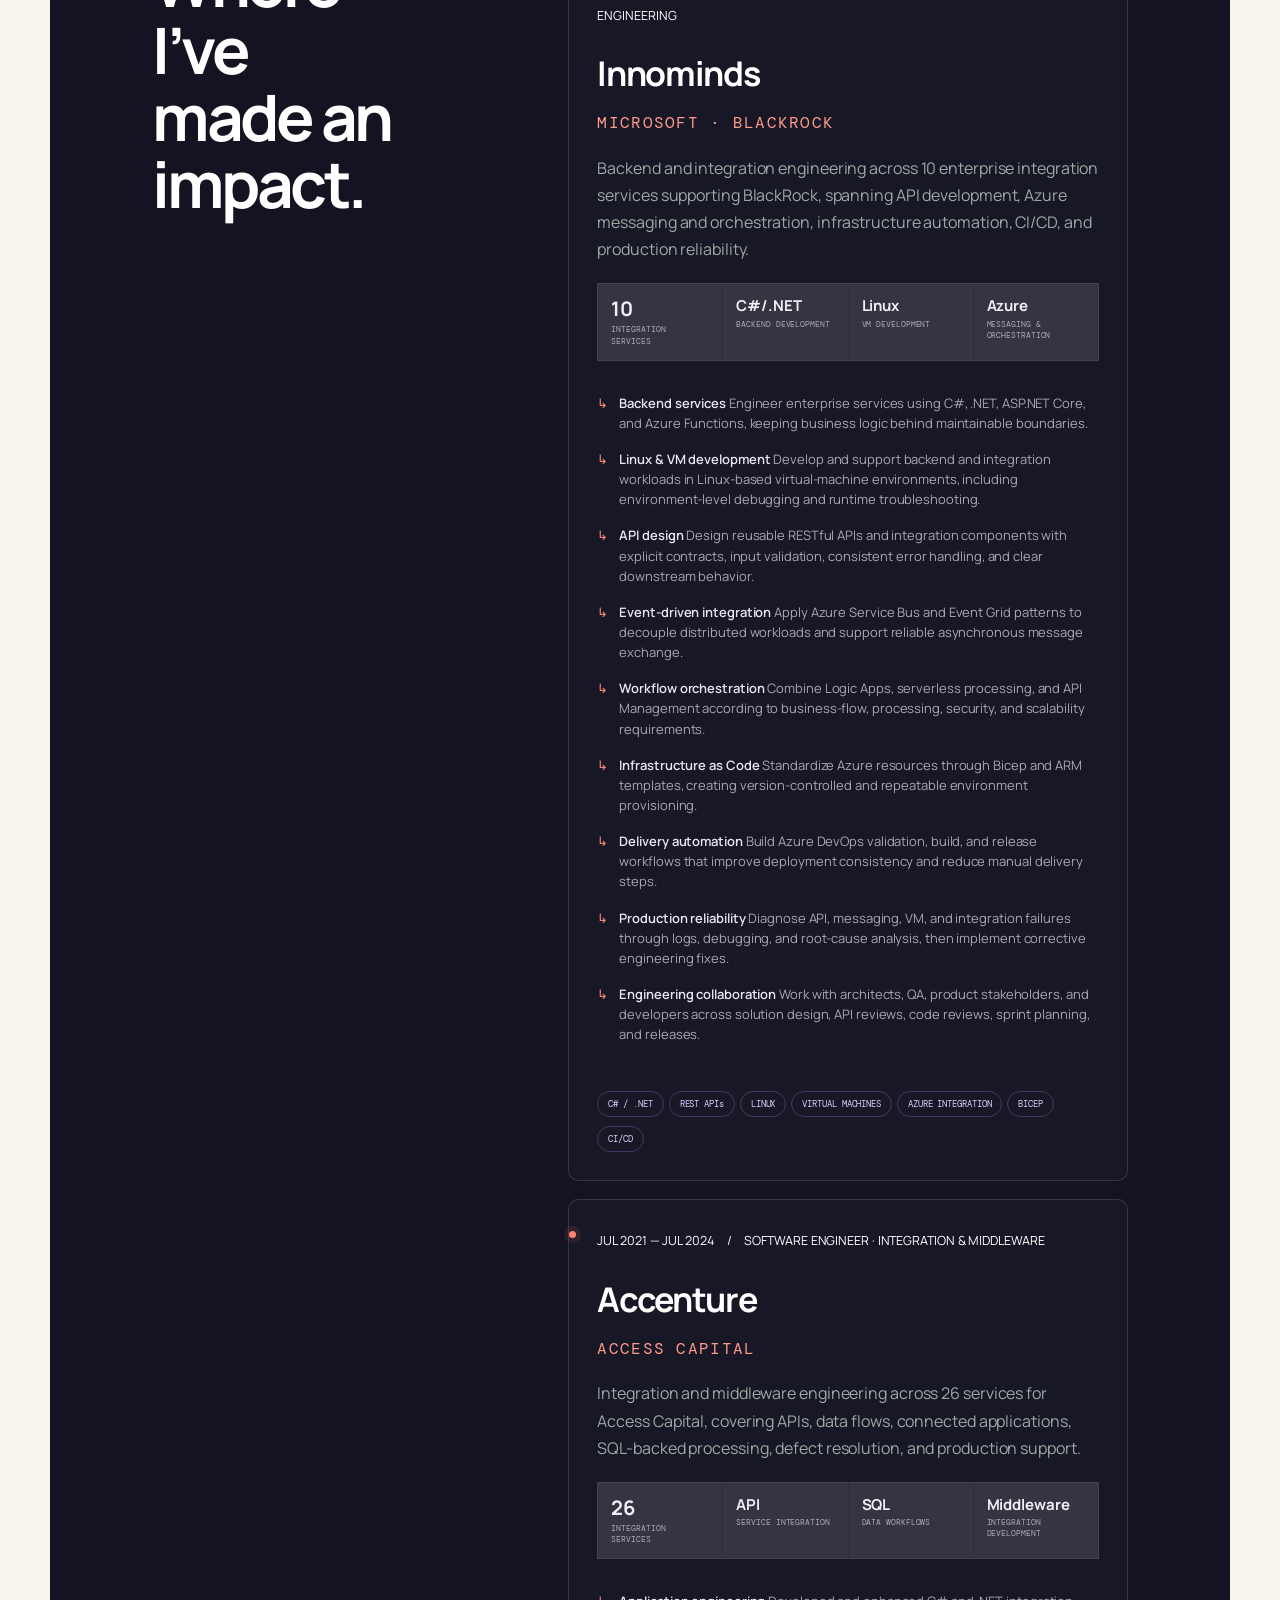
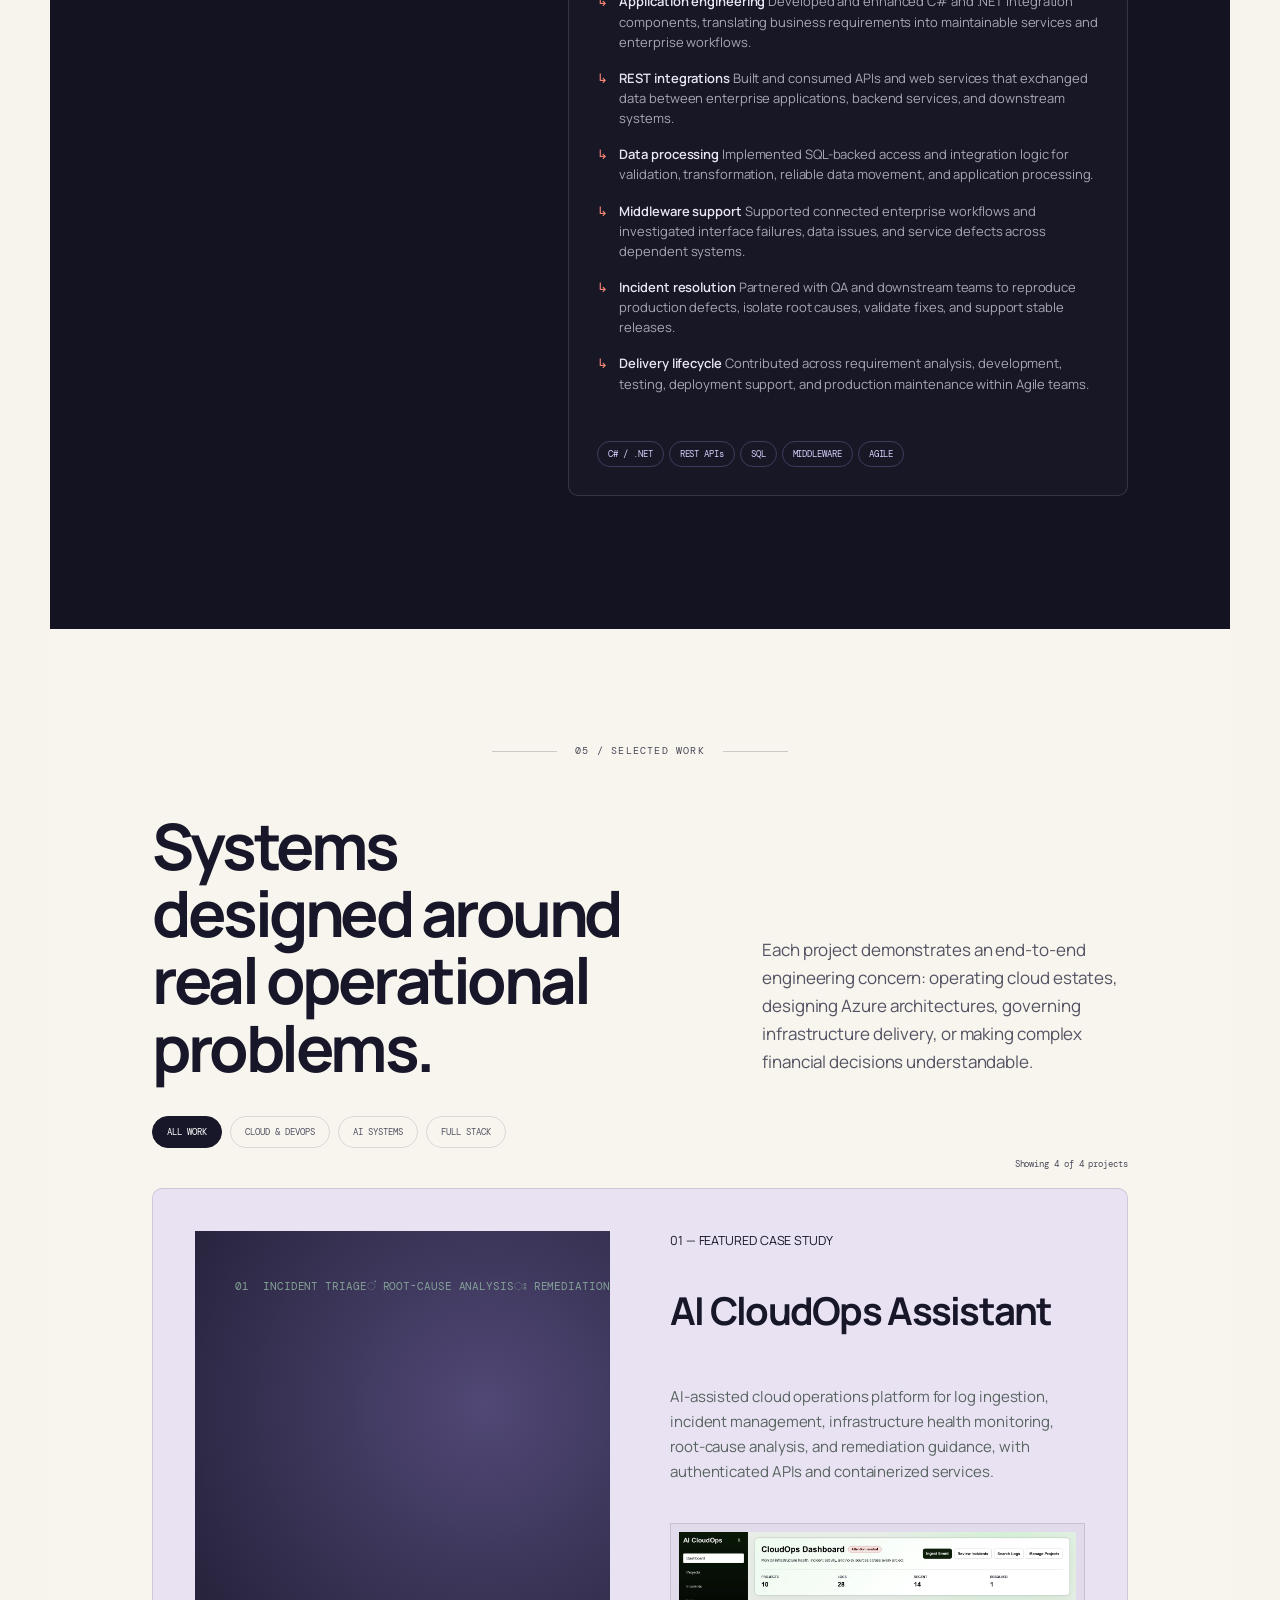
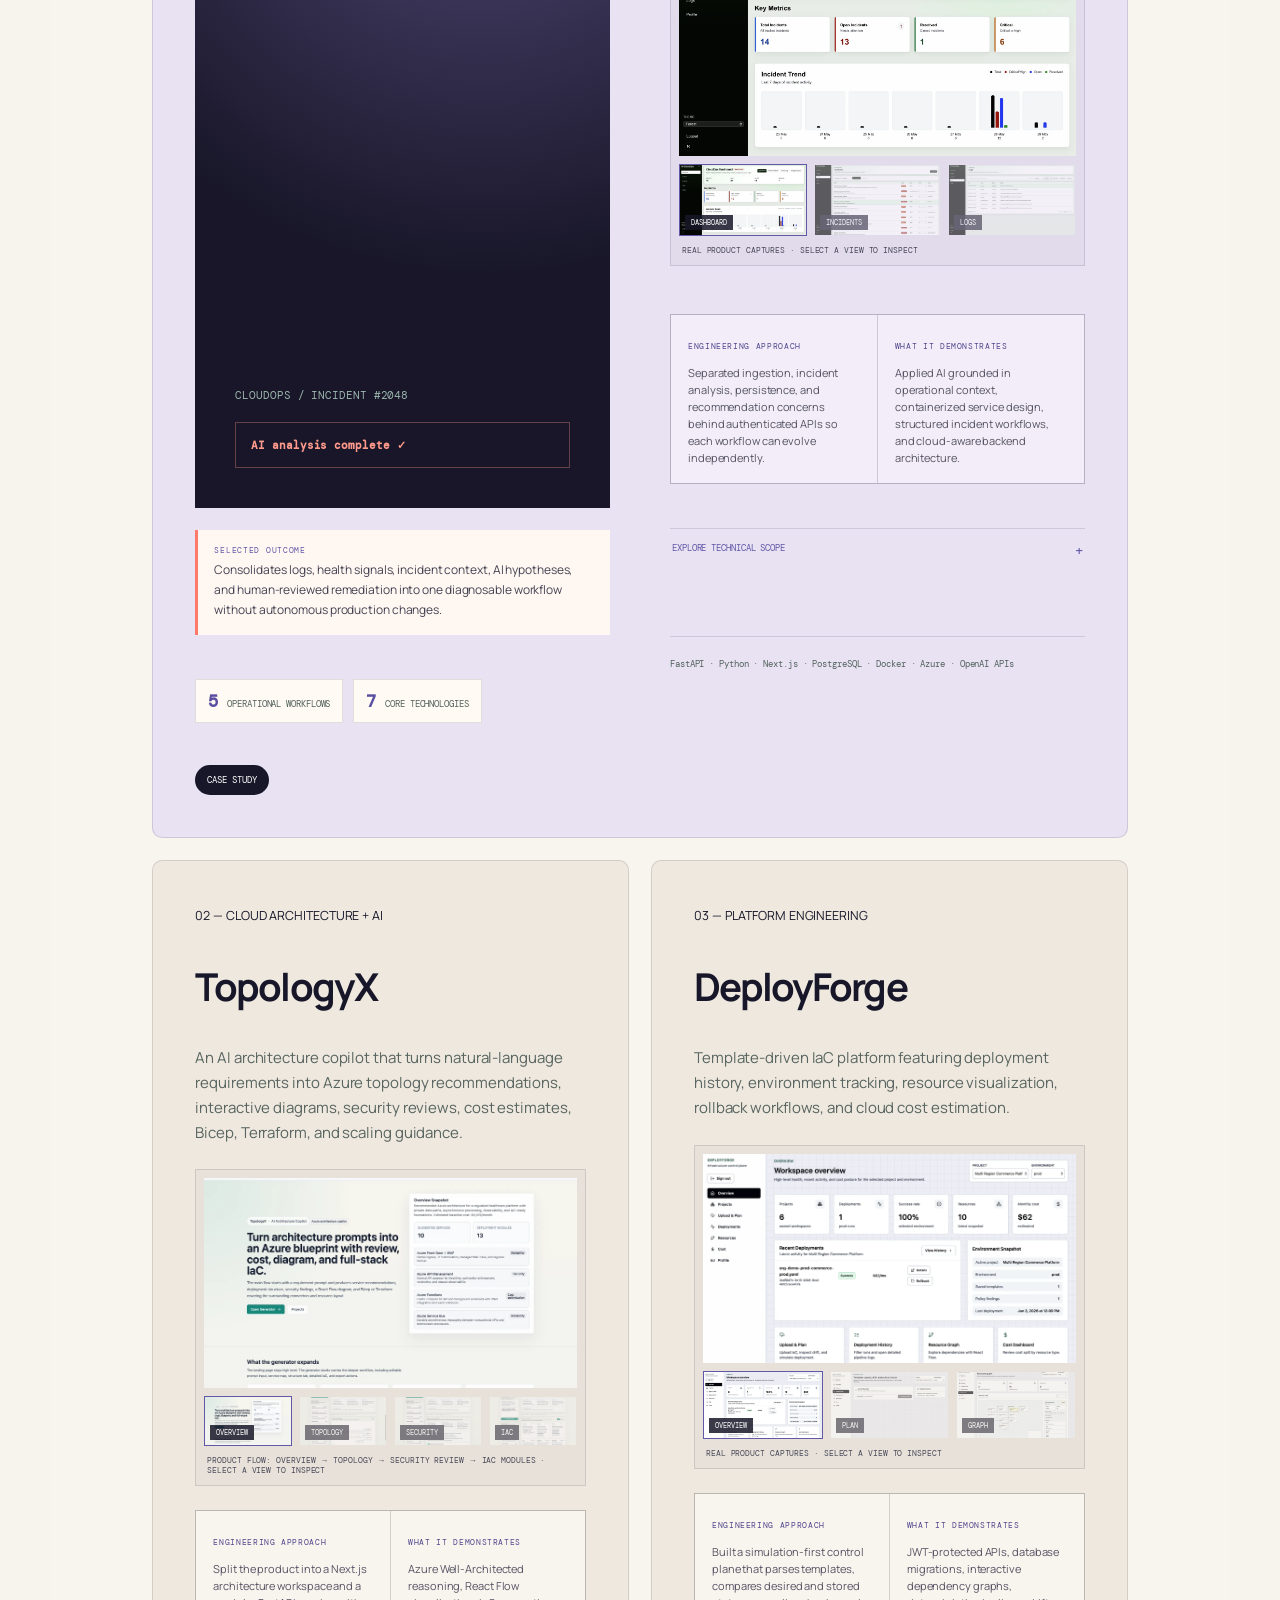
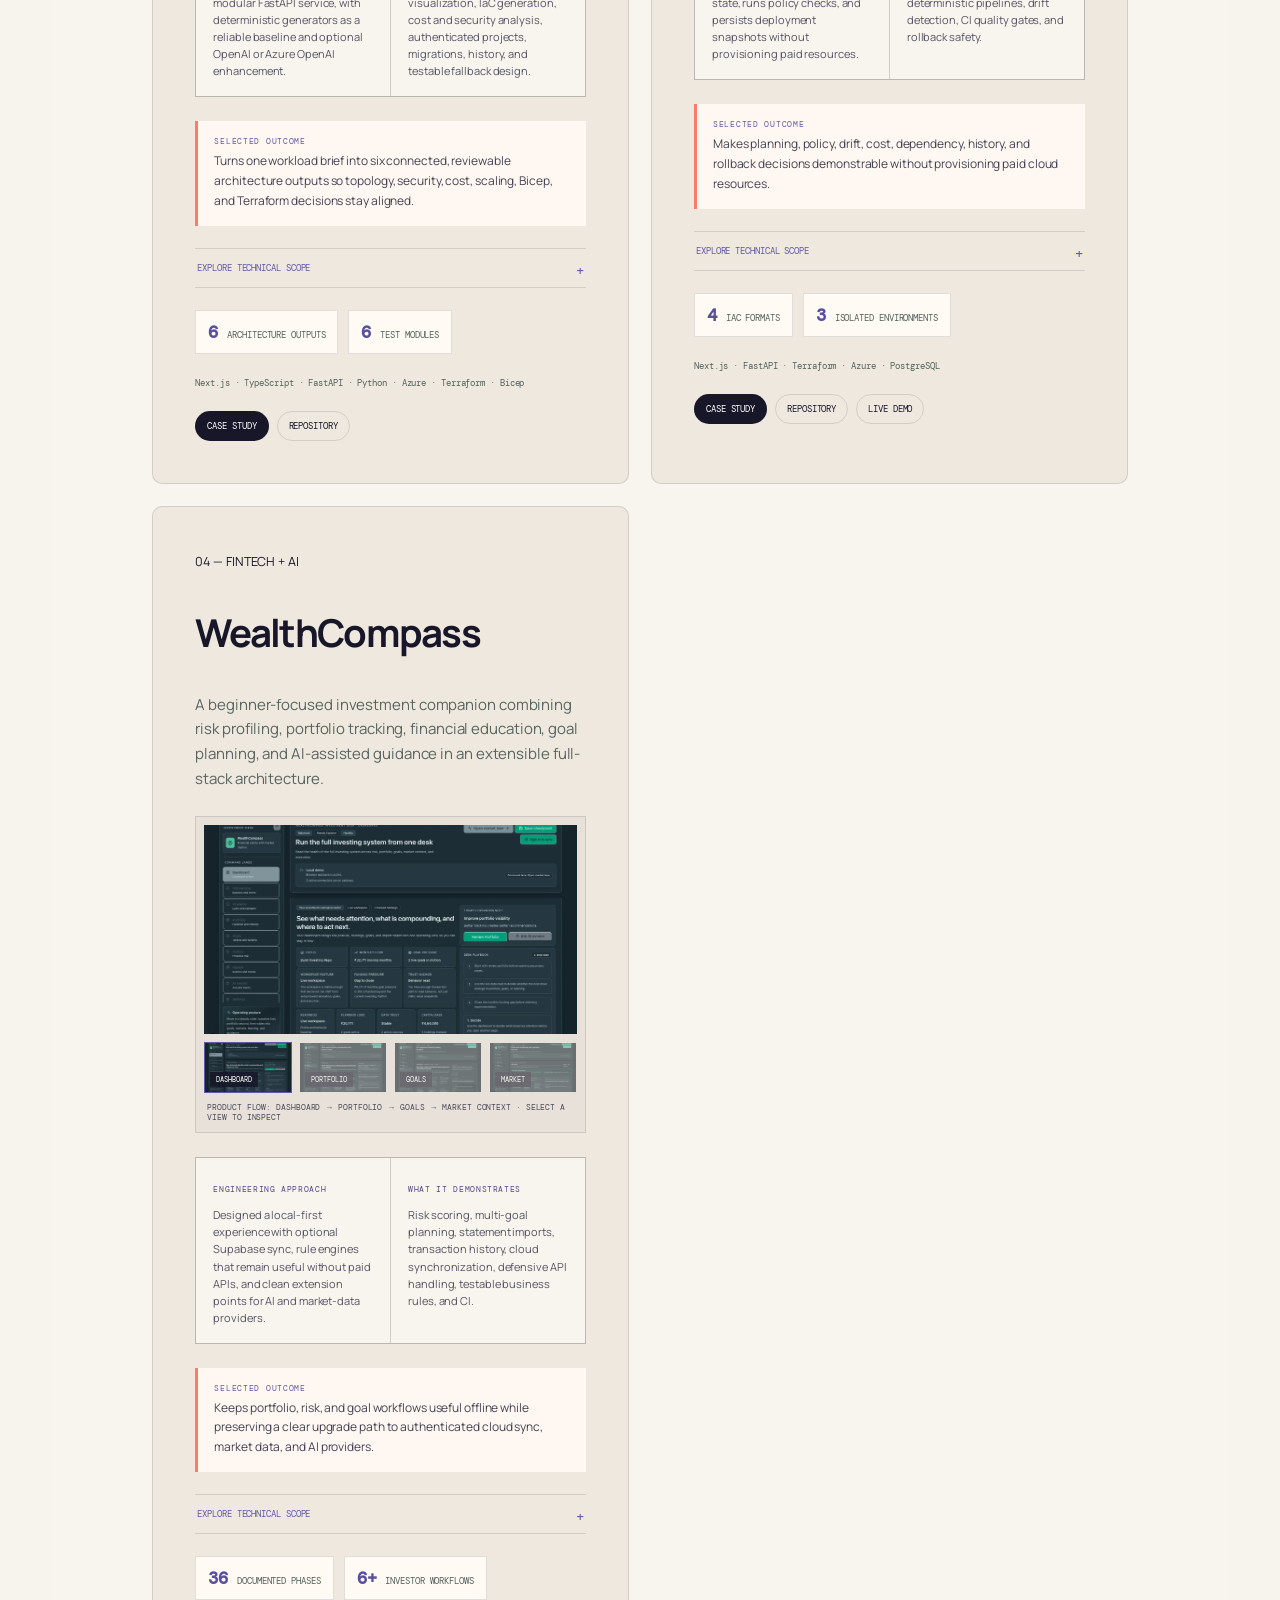
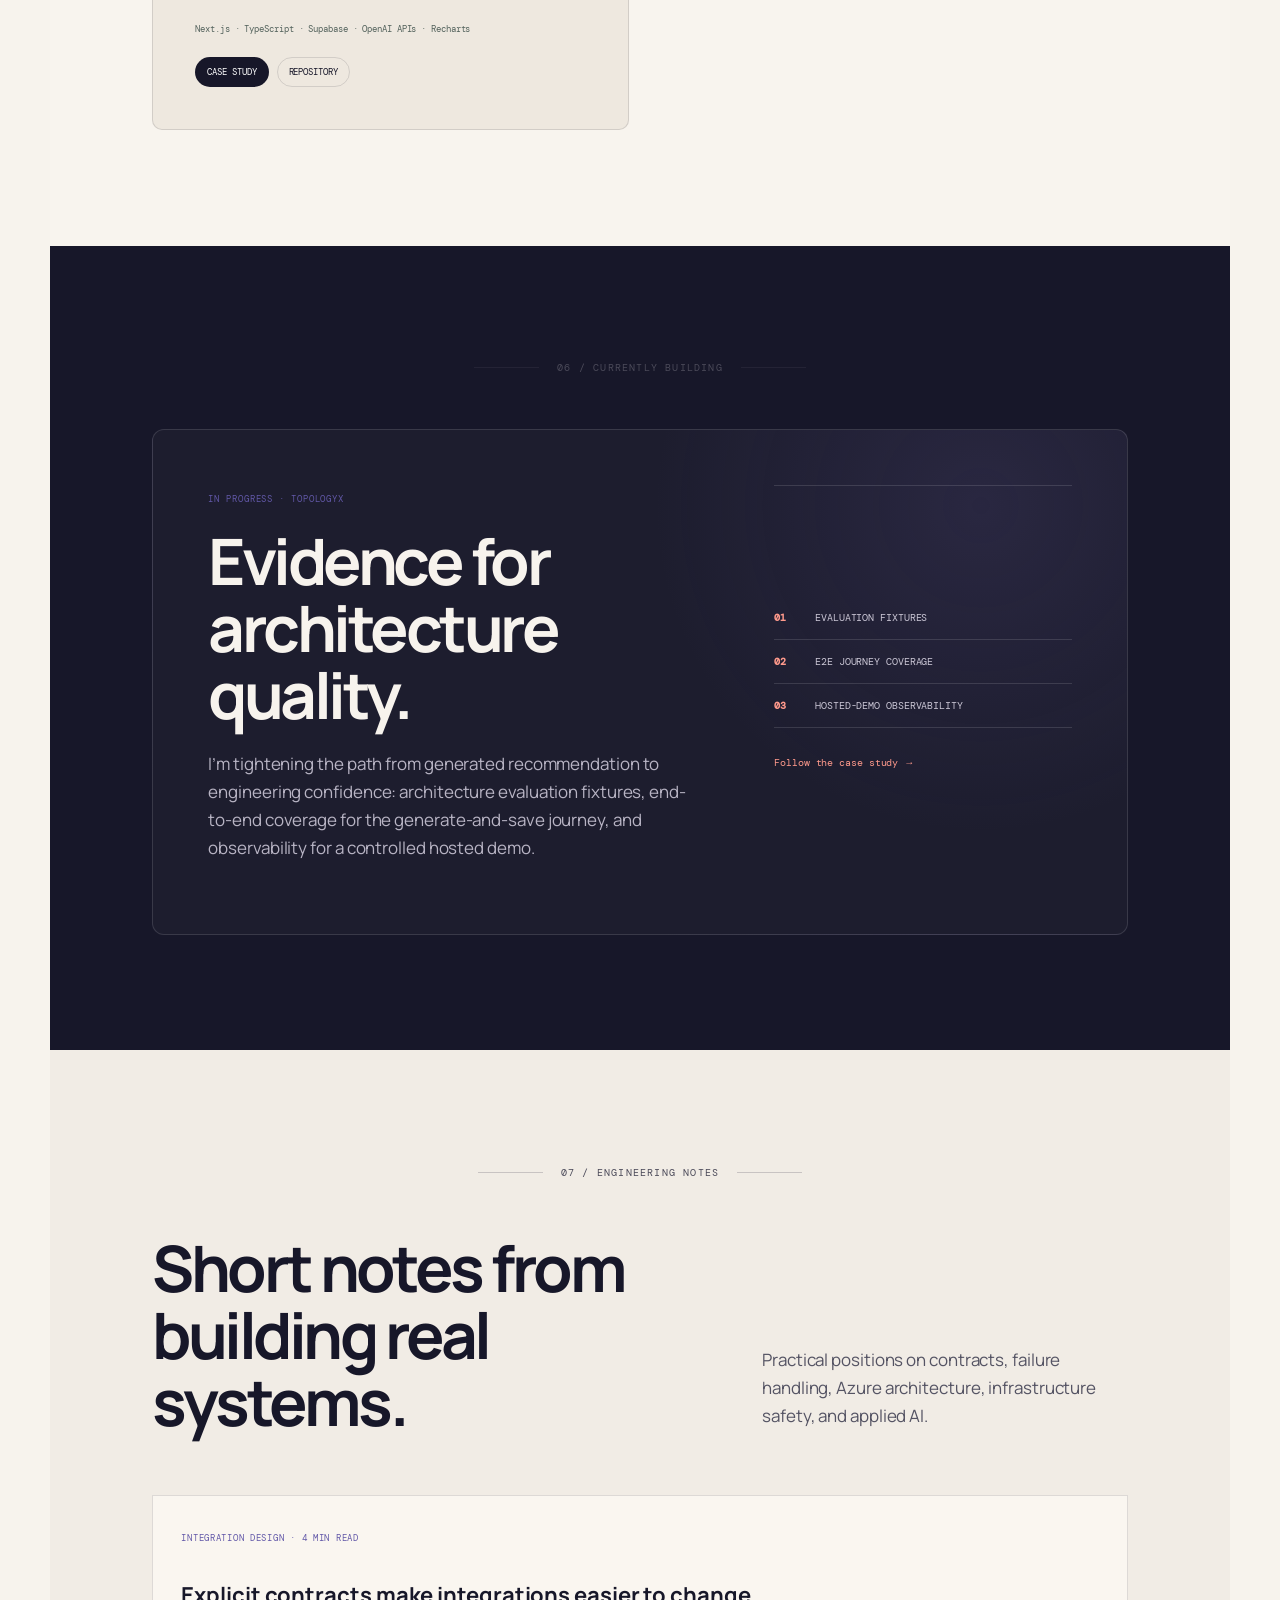
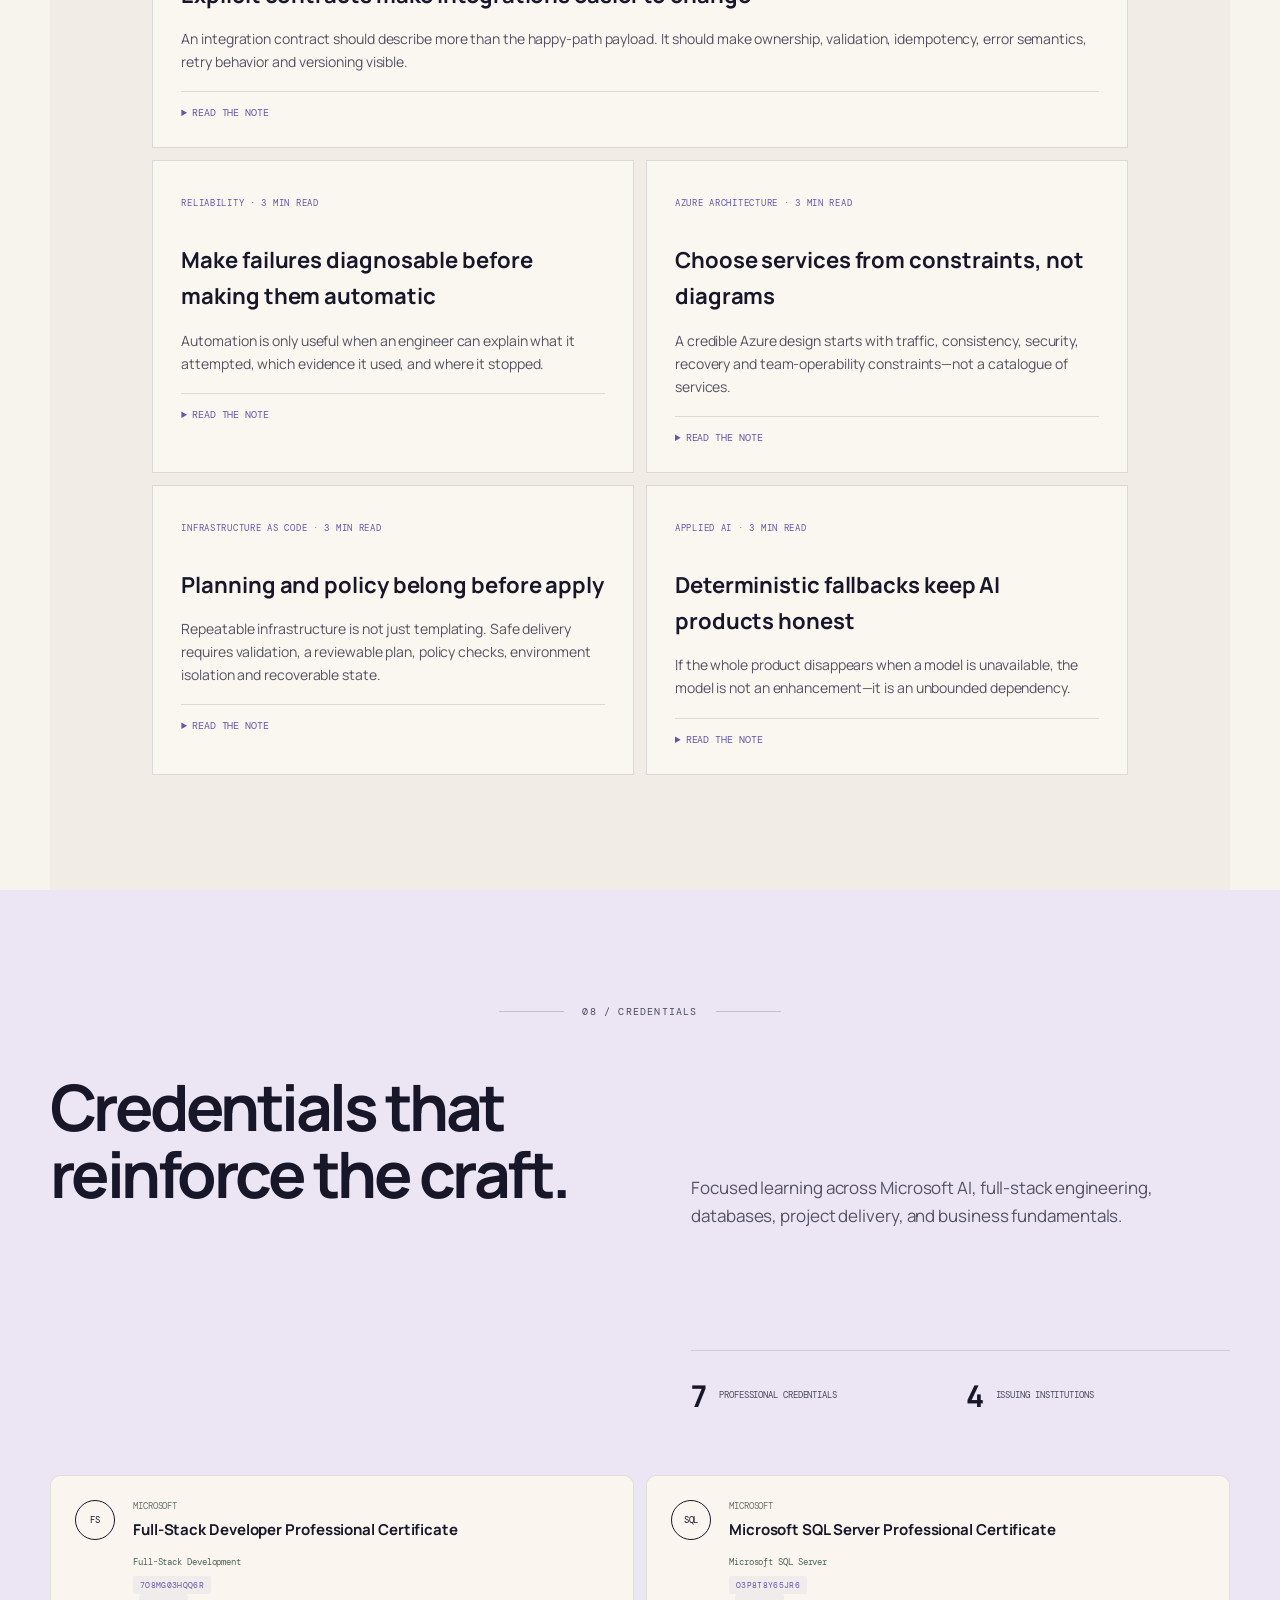
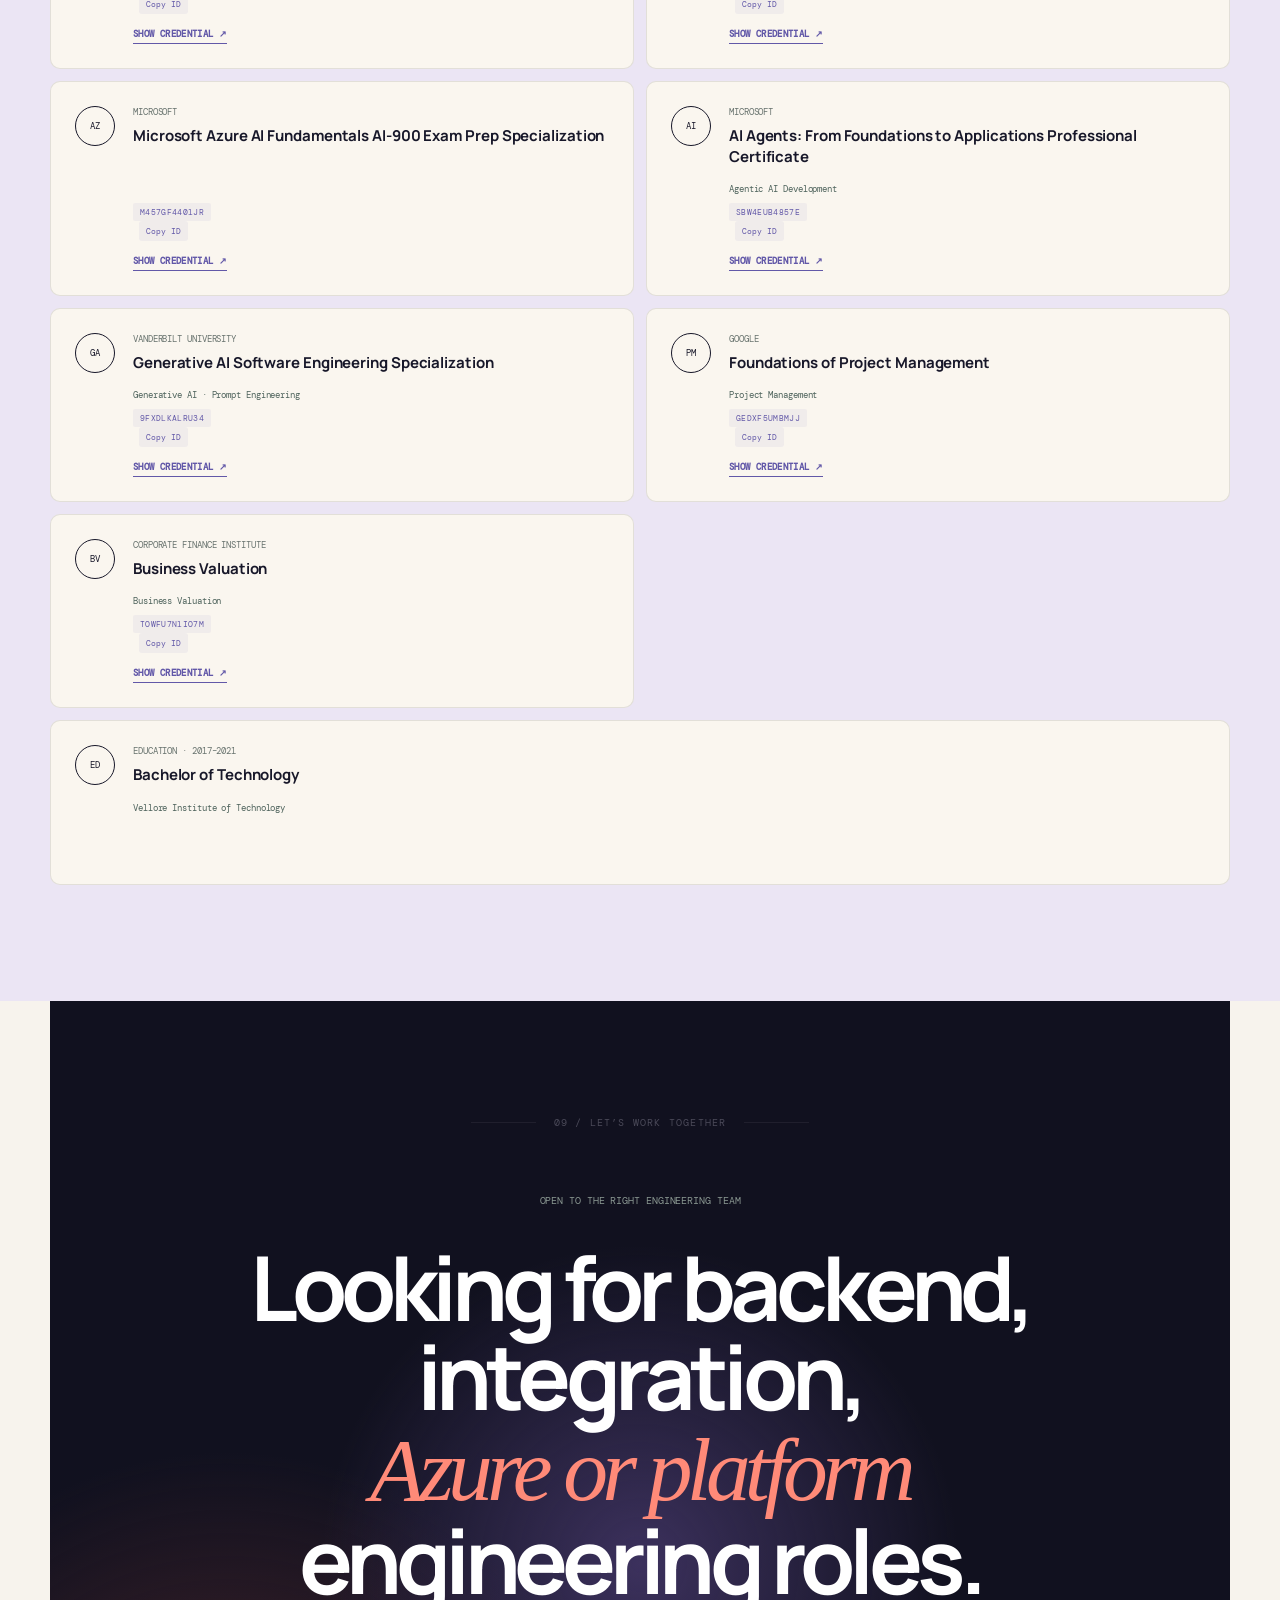
==== commit 5aab09d2: "Add interactive architecture and engineering evidence" ====
--- a/index.html
+++ b/index.html
@@ -71,11 +71,12 @@
 <link rel="stylesheet" href="case-study-links.css">
 <link rel="stylesheet" href="audit-fixes.css">
 <link rel="stylesheet" href="portfolio-enhancements.css">
+<link rel="stylesheet" href="case-enhancements.css">
 <link rel="stylesheet" href="analytics.css">
 </head>
-<body>
-<header><a class="logo" href="#top"><b>AN</b> Aashritha N</a><button id="menu" aria-label="Open menu" aria-expanded="false">&#9776;</button><nav><a href="#about">About</a><a href="#skills">Expertise</a><a href="#experience">Experience</a><a href="#projects">Projects</a><a href="#credentials">Credentials</a><a class="pill" href="#contact">Let's talk &#8599;</a></nav></header>
-<main><section class="hero" id="top"><div class="reveal">
+<body><a class="skip-link" href="#main-content">Skip to main content</a>
+<header><a class="logo" href="#top"><b>AN</b> Aashritha N</a><button id="menu" aria-label="Open menu" aria-expanded="false">&#9776;</button><nav><a href="#about">About</a><a href="#skills">Expertise</a><a href="#experience">Experience</a><a href="#projects">Projects</a><a href="#notes">Notes</a><a href="#credentials">Credentials</a><a class="pill" href="#contact">Let's talk &#8599;</a></nav></header>
+<main id="main-content"><section class="hero" id="top"><div class="reveal">
 <small><i></i> SENIOR SOFTWARE ENGINEER · BACKEND &amp; INTEGRATION · BENGALURU</small><h1>I build connected systems<br>that are <em>reliable</em>,<br>scalable &amp; ready to evolve.</h1>
 <p>Senior Software Engineer with 5+ years building enterprise applications, RESTful APIs, Azure cloud services, event-driven integrations, and automated delivery workflows.</p>
 <div class="impact-snapshot" aria-label="Impact snapshot"><span><strong>5+</strong> years engineering</span><span><strong>36</strong> integration services</span><span><strong>4</strong> flagship systems</span><span><strong>Azure · .NET · AI</strong> core stack</span></div>
@@ -146,28 +147,35 @@
 </div>
 <small>01 &mdash; FEATURED CASE STUDY</small><h3>AI CloudOps Assistant</h3>
 <p>AI-assisted cloud operations platform for log ingestion, incident management, infrastructure health monitoring, root-cause analysis, and remediation guidance, with authenticated APIs and containerized services.</p>
-<figure class="project-gallery" data-gallery="cloudops"><button type="button" class="gallery-main" aria-label="Open AI CloudOps Assistant screenshot gallery"><img src="assets/projects/cloudops/Dashboard.png" alt="AI CloudOps Assistant dashboard showing incident metrics, trends and operational status" width="1600" height="900" loading="lazy"></button><div class="gallery-thumbs" role="list"><button type="button" class="active" data-src="assets/projects/cloudops/Dashboard.png" data-alt="AI CloudOps Assistant dashboard showing incident metrics, trends and operational status"><img src="assets/projects/cloudops/Dashboard.png" alt="" loading="lazy"><span>Dashboard</span></button><button type="button" data-src="assets/projects/cloudops/Incidents.png" data-alt="AI CloudOps Assistant incident queue with severity, status and analysis details"><img src="assets/projects/cloudops/Incidents.png" alt="" loading="lazy"><span>Incidents</span></button><button type="button" data-src="assets/projects/cloudops/Logs.png" data-alt="AI CloudOps Assistant log explorer showing operational events and filters"><img src="assets/projects/cloudops/Logs.png" alt="" loading="lazy"><span>Logs</span></button></div><figcaption>Real product captures · Select a view to inspect</figcaption></figure>
+<figure class="project-gallery" data-gallery="cloudops"><button type="button" class="gallery-main" aria-label="Open AI CloudOps Assistant screenshot gallery"><img src="assets/projects/cloudops/Dashboard.webp" alt="AI CloudOps Assistant dashboard showing incident metrics, trends and operational status" width="1600" height="900" loading="lazy" decoding="async"></button><div class="gallery-thumbs" role="list"><button type="button" class="active" data-src="assets/projects/cloudops/Dashboard.webp" data-alt="AI CloudOps Assistant dashboard showing incident metrics, trends and operational status"><img src="assets/projects/cloudops/Dashboard.webp" alt="" loading="lazy" decoding="async"><span>Dashboard</span></button><button type="button" data-src="assets/projects/cloudops/Incidents.webp" data-alt="AI CloudOps Assistant incident queue with severity, status and analysis details"><img src="assets/projects/cloudops/Incidents.webp" alt="" loading="lazy" decoding="async"><span>Incidents</span></button><button type="button" data-src="assets/projects/cloudops/Logs.webp" data-alt="AI CloudOps Assistant log explorer showing operational events and filters"><img src="assets/projects/cloudops/Logs.webp" alt="" loading="lazy" decoding="async"><span>Logs</span></button></div><figcaption>Real product captures · Select a view to inspect</figcaption></figure>
 <div class="project-depth"><div><small>ENGINEERING APPROACH</small><p>Separated ingestion, incident analysis, persistence, and recommendation concerns behind authenticated APIs so each workflow can evolve independently.</p></div><div><small>WHAT IT DEMONSTRATES</small><p>Applied AI grounded in operational context, containerized service design, structured incident workflows, and cloud-aware backend architecture.</p></div></div>
 <p class="selected-outcome"><span>Selected outcome</span> Consolidates logs, health signals, incident context, AI hypotheses, and human-reviewed remediation into one diagnosable workflow without autonomous production changes.</p>
-<div class="outcomes"><span><strong>5</strong> operational workflows</span><span><strong>7</strong> core technologies</span></div><b>FastAPI &middot; Python &middot; Next.js &middot; PostgreSQL &middot; Docker &middot; Azure &middot; OpenAI APIs</b><a href="https://github.com/codebyaash">GitHub profile &#8599;</a></article><article><small>02 &mdash; CLOUD ARCHITECTURE + AI</small><h3>TopologyX</h3>
+<div class="outcomes"><span><strong>5</strong> operational workflows</span><span><strong>7</strong> core technologies</span></div><b>FastAPI &middot; Python &middot; Next.js &middot; PostgreSQL &middot; Docker &middot; Azure &middot; OpenAI APIs</b><div class="project-actions"><a href="cloudops.html">Case study</a></div></article><article><small>02 &mdash; CLOUD ARCHITECTURE + AI</small><h3>TopologyX</h3>
 <p>An AI architecture copilot that turns natural-language requirements into Azure topology recommendations, interactive diagrams, security reviews, cost estimates, Bicep, Terraform, and scaling guidance.</p>
-<figure class="project-gallery" data-gallery="topologyx"><button type="button" class="gallery-main" aria-label="Open TopologyX screenshot gallery"><img src="assets/projects/topologyx/topologyx-overview.png" alt="TopologyX landing page showing the Azure architecture copilot overview and recommended services" width="1600" height="1000" loading="lazy"></button><div class="gallery-thumbs topologyx" role="list"><button type="button" class="active" data-src="assets/projects/topologyx/topologyx-overview.png" data-alt="TopologyX landing page showing the Azure architecture copilot overview and recommended services"><img src="assets/projects/topologyx/topologyx-overview.png" alt="" loading="lazy"><span>Overview</span></button><button type="button" data-src="assets/projects/topologyx/topologyx-generator-diagram.png" data-alt="TopologyX generator showing an Azure architecture topology with ingress, API management, functions, messaging and data services"><img src="assets/projects/topologyx/topologyx-generator-diagram.png" alt="" loading="lazy"><span>Topology</span></button><button type="button" data-src="assets/projects/topologyx/topologyx-security-review.png" data-alt="TopologyX rules-based security review showing HIPAA compliance, identity strategy, network boundary and policy posture"><img src="assets/projects/topologyx/topologyx-security-review.png" alt="" loading="lazy"><span>Security</span></button><button type="button" data-src="assets/projects/topologyx/topologyx-iac-output.png" data-alt="TopologyX Infrastructure as Code view showing Bicep and Terraform modules for foundation, network, identity, data, application and observability"><img src="assets/projects/topologyx/topologyx-iac-output.png" alt="" loading="lazy"><span>IaC</span></button></div><figcaption>Product flow: overview → topology → security review → IaC modules · Select a view to inspect</figcaption></figure>
+<figure class="project-gallery" data-gallery="topologyx"><button type="button" class="gallery-main" aria-label="Open TopologyX screenshot gallery"><img src="assets/projects/topologyx/topologyx-overview.webp" alt="TopologyX landing page showing the Azure architecture copilot overview and recommended services" width="1600" height="1000" loading="lazy" decoding="async"></button><div class="gallery-thumbs topologyx" role="list"><button type="button" class="active" data-src="assets/projects/topologyx/topologyx-overview.webp" data-alt="TopologyX landing page showing the Azure architecture copilot overview and recommended services"><img src="assets/projects/topologyx/topologyx-overview.webp" alt="" loading="lazy" decoding="async"><span>Overview</span></button><button type="button" data-src="assets/projects/topologyx/topologyx-generator-diagram.webp" data-alt="TopologyX generator showing an Azure architecture topology with ingress, API management, functions, messaging and data services"><img src="assets/projects/topologyx/topologyx-generator-diagram.webp" alt="" loading="lazy" decoding="async"><span>Topology</span></button><button type="button" data-src="assets/projects/topologyx/topologyx-security-review.webp" data-alt="TopologyX rules-based security review showing HIPAA compliance, identity strategy, network boundary and policy posture"><img src="assets/projects/topologyx/topologyx-security-review.webp" alt="" loading="lazy" decoding="async"><span>Security</span></button><button type="button" data-src="assets/projects/topologyx/topologyx-iac-output.webp" data-alt="TopologyX Infrastructure as Code view showing Bicep and Terraform modules for foundation, network, identity, data, application and observability"><img src="assets/projects/topologyx/topologyx-iac-output.webp" alt="" loading="lazy" decoding="async"><span>IaC</span></button></div><figcaption>Product flow: overview → topology → security review → IaC modules · Select a view to inspect</figcaption></figure>
 <div class="project-depth"><div><small>ENGINEERING APPROACH</small><p>Split the product into a Next.js architecture workspace and a modular FastAPI service, with deterministic generators as a reliable baseline and optional OpenAI or Azure OpenAI enhancement.</p></div><div><small>WHAT IT DEMONSTRATES</small><p>Azure Well-Architected reasoning, React Flow visualization, IaC generation, cost and security analysis, authenticated projects, migrations, history, and testable fallback design.</p></div></div>
 <p class="selected-outcome"><span>Selected outcome</span> Turns one workload brief into six connected, reviewable architecture outputs so topology, security, cost, scaling, Bicep, and Terraform decisions stay aligned.</p>
-<div class="outcomes"><span><strong>6</strong> architecture outputs</span><span><strong>6</strong> test modules</span></div><b>Next.js &middot; TypeScript &middot; FastAPI &middot; Python &middot; Azure &middot; Terraform &middot; Bicep</b><a href="https://github.com/codebyaash/TopologyX">Repository &#8599;</a></article><article><small>03 &mdash; PLATFORM ENGINEERING</small><h3>DeployForge</h3>
+<div class="outcomes"><span><strong>6</strong> architecture outputs</span><span><strong>6</strong> test modules</span></div><b>Next.js &middot; TypeScript &middot; FastAPI &middot; Python &middot; Azure &middot; Terraform &middot; Bicep</b><div class="project-actions"><a href="topologyx.html">Case study</a><a href="https://github.com/codebyaash/TopologyX">Repository</a></div></article><article><small>03 &mdash; PLATFORM ENGINEERING</small><h3>DeployForge</h3>
 <p>Template-driven IaC platform featuring deployment history, environment tracking, resource visualization, rollback workflows, and cloud cost estimation.</p>
-<figure class="project-gallery" data-gallery="deployforge"><button type="button" class="gallery-main" aria-label="Open DeployForge screenshot gallery"><img src="assets/projects/deployforge/overview-dashboard.png" alt="DeployForge overview dashboard showing deployment activity, resources and cost estimates" width="1600" height="907" loading="lazy"></button><div class="gallery-thumbs" role="list"><button type="button" class="active" data-src="assets/projects/deployforge/overview-dashboard.png" data-alt="DeployForge overview dashboard showing deployment activity, resources and cost estimates"><img src="assets/projects/deployforge/overview-dashboard.png" alt="" loading="lazy"><span>Overview</span></button><button type="button" data-src="assets/projects/deployforge/upload-plan.png" data-alt="DeployForge infrastructure template upload and deployment planning interface"><img src="assets/projects/deployforge/upload-plan.png" alt="" loading="lazy"><span>Plan</span></button><button type="button" data-src="assets/projects/deployforge/resource-graph.png" data-alt="DeployForge interactive infrastructure resource dependency graph"><img src="assets/projects/deployforge/resource-graph.png" alt="" loading="lazy"><span>Graph</span></button></div><figcaption>Real product captures · Select a view to inspect</figcaption></figure>
+<figure class="project-gallery" data-gallery="deployforge"><button type="button" class="gallery-main" aria-label="Open DeployForge screenshot gallery"><img src="assets/projects/deployforge/overview-dashboard.webp" alt="DeployForge overview dashboard showing deployment activity, resources and cost estimates" width="1600" height="907" loading="lazy" decoding="async"></button><div class="gallery-thumbs" role="list"><button type="button" class="active" data-src="assets/projects/deployforge/overview-dashboard.webp" data-alt="DeployForge overview dashboard showing deployment activity, resources and cost estimates"><img src="assets/projects/deployforge/overview-dashboard.webp" alt="" loading="lazy" decoding="async"><span>Overview</span></button><button type="button" data-src="assets/projects/deployforge/upload-plan.webp" data-alt="DeployForge infrastructure template upload and deployment planning interface"><img src="assets/projects/deployforge/upload-plan.webp" alt="" loading="lazy" decoding="async"><span>Plan</span></button><button type="button" data-src="assets/projects/deployforge/resource-graph.webp" data-alt="DeployForge interactive infrastructure resource dependency graph"><img src="assets/projects/deployforge/resource-graph.webp" alt="" loading="lazy" decoding="async"><span>Graph</span></button></div><figcaption>Real product captures · Select a view to inspect</figcaption></figure>
 <div class="project-depth"><div><small>ENGINEERING APPROACH</small><p>Built a simulation-first control plane that parses templates, compares desired and stored state, runs policy checks, and persists deployment snapshots without provisioning paid resources.</p></div><div><small>WHAT IT DEMONSTRATES</small><p>JWT-protected APIs, database migrations, interactive dependency graphs, deterministic pipelines, drift detection, CI quality gates, and rollback safety.</p></div></div>
 <p class="selected-outcome"><span>Selected outcome</span> Makes planning, policy, drift, cost, dependency, history, and rollback decisions demonstrable without provisioning paid cloud resources.</p>
-<div class="outcomes"><span><strong>4</strong> IaC formats</span><span><strong>3</strong> isolated environments</span></div><b>Next.js &middot; FastAPI &middot; Terraform &middot; Azure &middot; PostgreSQL</b><a href="https://github.com/codebyaash/IDP">Repository &#8599;</a> <a href="https://deployforge-eight.vercel.app">Live demo &#8599;</a></article><article><small>04 &mdash; FINTECH + AI</small><h3>WealthCompass</h3>
+<div class="outcomes"><span><strong>4</strong> IaC formats</span><span><strong>3</strong> isolated environments</span></div><b>Next.js &middot; FastAPI &middot; Terraform &middot; Azure &middot; PostgreSQL</b><div class="project-actions"><a href="deployforge.html">Case study</a><a href="https://github.com/codebyaash/IDP">Repository</a><a href="https://deployforge-eight.vercel.app">Live demo</a></div></article><article><small>04 &mdash; FINTECH + AI</small><h3>WealthCompass</h3>
 <p>A beginner-focused investment companion combining risk profiling, portfolio tracking, financial education, goal planning, and AI-assisted guidance in an extensible full-stack architecture.</p>
-<figure class="project-gallery" data-gallery="wealthcompass"><button type="button" class="gallery-main" aria-label="Open WealthCompass screenshot gallery"><img src="assets/projects/wealthcompass/wealthcompass-dashboard.png" alt="WealthCompass investment dashboard combining risk posture, portfolio health, monthly goals and next actions" width="1600" height="1000" loading="lazy"></button><div class="gallery-thumbs wealthcompass" role="list"><button type="button" class="active" data-src="assets/projects/wealthcompass/wealthcompass-dashboard.png" data-alt="WealthCompass investment dashboard combining risk posture, portfolio health, monthly goals and next actions"><img src="assets/projects/wealthcompass/wealthcompass-dashboard.png" alt="" loading="lazy"><span>Dashboard</span></button><button type="button" data-src="assets/projects/wealthcompass/wealthcompass-portfolio.png" data-alt="WealthCompass portfolio workspace for holdings, imports, allocation context and transaction coverage"><img src="assets/projects/wealthcompass/wealthcompass-portfolio.png" alt="" loading="lazy"><span>Portfolio</span></button><button type="button" data-src="assets/projects/wealthcompass/wealthcompass-goals.png" data-alt="WealthCompass goals workspace showing monthly funding pressure, planning steps and goal priority guidance"><img src="assets/projects/wealthcompass/wealthcompass-goals.png" alt="" loading="lazy"><span>Goals</span></button><button type="button" data-src="assets/projects/wealthcompass/wealthcompass-market.png" data-alt="WealthCompass market workspace showing sector leadership and portfolio-first market context"><img src="assets/projects/wealthcompass/wealthcompass-market.png" alt="" loading="lazy"><span>Market</span></button></div><figcaption>Product flow: dashboard → portfolio → goals → market context · Select a view to inspect</figcaption></figure>
+<figure class="project-gallery" data-gallery="wealthcompass"><button type="button" class="gallery-main" aria-label="Open WealthCompass screenshot gallery"><img src="assets/projects/wealthcompass/wealthcompass-dashboard.webp" alt="WealthCompass investment dashboard combining risk posture, portfolio health, monthly goals and next actions" width="1600" height="1000" loading="lazy" decoding="async"></button><div class="gallery-thumbs wealthcompass" role="list"><button type="button" class="active" data-src="assets/projects/wealthcompass/wealthcompass-dashboard.webp" data-alt="WealthCompass investment dashboard combining risk posture, portfolio health, monthly goals and next actions"><img src="assets/projects/wealthcompass/wealthcompass-dashboard.webp" alt="" loading="lazy" decoding="async"><span>Dashboard</span></button><button type="button" data-src="assets/projects/wealthcompass/wealthcompass-portfolio.webp" data-alt="WealthCompass portfolio workspace for holdings, imports, allocation context and transaction coverage"><img src="assets/projects/wealthcompass/wealthcompass-portfolio.webp" alt="" loading="lazy" decoding="async"><span>Portfolio</span></button><button type="button" data-src="assets/projects/wealthcompass/wealthcompass-goals.webp" data-alt="WealthCompass goals workspace showing monthly funding pressure, planning steps and goal priority guidance"><img src="assets/projects/wealthcompass/wealthcompass-goals.webp" alt="" loading="lazy" decoding="async"><span>Goals</span></button><button type="button" data-src="assets/projects/wealthcompass/wealthcompass-market.webp" data-alt="WealthCompass market workspace showing sector leadership and portfolio-first market context"><img src="assets/projects/wealthcompass/wealthcompass-market.webp" alt="" loading="lazy" decoding="async"><span>Market</span></button></div><figcaption>Product flow: dashboard → portfolio → goals → market context · Select a view to inspect</figcaption></figure>
 <div class="project-depth"><div><small>ENGINEERING APPROACH</small><p>Designed a local-first experience with optional Supabase sync, rule engines that remain useful without paid APIs, and clean extension points for AI and market-data providers.</p></div><div><small>WHAT IT DEMONSTRATES</small><p>Risk scoring, multi-goal planning, statement imports, transaction history, cloud synchronization, defensive API handling, testable business rules, and CI.</p></div></div>
 <p class="selected-outcome"><span>Selected outcome</span> Keeps portfolio, risk, and goal workflows useful offline while preserving a clear upgrade path to authenticated cloud sync, market data, and AI providers.</p>
-<div class="outcomes"><span><strong>36</strong> documented phases</span><span><strong>6+</strong> investor workflows</span></div><b>Next.js &middot; TypeScript &middot; Supabase &middot; OpenAI APIs &middot; Recharts</b><a href="https://github.com/codebyaash/WealthCompass">Repository &#8599;</a></article>
+<div class="outcomes"><span><strong>36</strong> documented phases</span><span><strong>6+</strong> investor workflows</span></div><b>Next.js &middot; TypeScript &middot; Supabase &middot; OpenAI APIs &middot; Recharts</b><div class="project-actions"><a href="wealthcompass.html">Case study</a><a href="https://github.com/codebyaash/WealthCompass">Repository</a></div></article>
 </div></section>
 <section id="building" class="building-section currently-building"><label>06 / CURRENTLY BUILDING</label><div class="building-card"><div><small>IN PROGRESS · TOPOLOGYX</small><h2>Evidence for architecture quality.</h2><p>I&rsquo;m tightening the path from generated recommendation to engineering confidence: architecture evaluation fixtures, end-to-end coverage for the generate-and-save journey, and observability for a controlled hosted demo.</p></div><div class="building-workstreams"><span><b>01</b> Evaluation fixtures</span><span><b>02</b> E2E journey coverage</span><span><b>03</b> Hosted-demo observability</span><a href="topologyx.html">Follow the case study &rarr;</a></div></div></section>
-<section class="mint" id="credentials"><label>07 / CREDENTIALS</label><div class="credential"><div class="credentials-copy"><h2>Credentials that<br>reinforce the craft.</h2><p>Focused learning across Microsoft AI, full-stack engineering, databases, project delivery, and business fundamentals.</p><div class="credential-summary"><strong>7</strong><span>professional credentials</span><strong>4</strong><span>issuing institutions</span></div></div></div>
+<section id="notes" class="writing-section"><label>07 / ENGINEERING NOTES</label><div class="section-intro"><h2>Short notes from<br>building real systems.</h2><p>Practical positions on contracts, failure handling, Azure architecture, infrastructure safety, and applied AI.</p></div><div class="writing-grid">
+<article><small>INTEGRATION DESIGN · 4 MIN READ</small><h3>Explicit contracts make integrations easier to change</h3><p>An integration contract should describe more than the happy-path payload. It should make ownership, validation, idempotency, error semantics, retry behavior and versioning visible.</p><details><summary>Read the note</summary><p>When those decisions stay implicit, each consumer invents its own interpretation and operational failures become negotiation problems. I prefer contracts that state what can be retried, which identifiers are stable, how duplicates are handled, and who owns recovery. That turns an API specification into an operational agreement.</p></details></article>
+<article><small>RELIABILITY · 3 MIN READ</small><h3>Make failures diagnosable before making them automatic</h3><p>Automation is only useful when an engineer can explain what it attempted, which evidence it used, and where it stopped.</p><details><summary>Read the note</summary><p>Structured logs, correlation identifiers, explicit state transitions and preserved inputs make failure paths inspectable. I add those boundaries before retries or self-healing behavior, because invisible automation can amplify the original problem.</p></details></article>
+<article><small>AZURE ARCHITECTURE · 3 MIN READ</small><h3>Choose services from constraints, not diagrams</h3><p>A credible Azure design starts with traffic, consistency, security, recovery and team-operability constraints—not a catalogue of services.</p><details><summary>Read the note</summary><p>API Management, Functions, Service Bus, Event Grid and Logic Apps solve different coordination problems. I use the workload brief to make those distinctions explicit, then review the result through reliability, security, cost, operations and performance lenses.</p></details></article>
+<article><small>INFRASTRUCTURE AS CODE · 3 MIN READ</small><h3>Planning and policy belong before apply</h3><p>Repeatable infrastructure is not just templating. Safe delivery requires validation, a reviewable plan, policy checks, environment isolation and recoverable state.</p><details><summary>Read the note</summary><p>A simulation-first workflow is valuable because it makes those decisions demonstrable without cloud spend. The same design also clarifies where real provider credentials, state locking and approval gates would enter a production control plane.</p></details></article>
+<article><small>APPLIED AI · 3 MIN READ</small><h3>Deterministic fallbacks keep AI products honest</h3><p>If the whole product disappears when a model is unavailable, the model is not an enhancement—it is an unbounded dependency.</p><details><summary>Read the note</summary><p>I prefer a stable rules or workflow baseline, schema validation around model output, visible provider failures, and human review for consequential actions. AI can widen the solution space while deterministic behavior preserves a testable contract.</p></details></article>
+</div></section>
+<section class="mint" id="credentials"><label>08 / CREDENTIALS</label><div class="credential"><div class="credentials-copy"><h2>Credentials that<br>reinforce the craft.</h2><p>Focused learning across Microsoft AI, full-stack engineering, databases, project delivery, and business fundamentals.</p><div class="credential-summary"><strong>7</strong><span>professional credentials</span><strong>4</strong><span>issuing institutions</span></div></div></div>
 <div class="credentials credential-cards">
 <article><b>FS</b><div><small>Microsoft</small><h3>Full-Stack Developer Professional Certificate</h3><em>Full-Stack Development</em><code>7O8MG03HQQ6R</code><a class="credential-link" href="https://www.coursera.org/account/accomplishments/professional-cert/7O8MG03HQQ6R">Show credential ↗</a></div></article>
 <article><b>SQL</b><div><small>Microsoft</small><h3>Microsoft SQL Server Professional Certificate</h3><em>Microsoft SQL Server</em><code>O3P8T8Y65JR6</code><a class="credential-link" href="https://www.coursera.org/account/accomplishments/professional-cert/O3P8T8Y65JR6">Show credential ↗</a></div></article>
@@ -179,10 +187,10 @@
 <article class="education-card"><b>ED</b><div><small>Education · 2017–2021</small><h3>Bachelor of Technology</h3><em>Vellore Institute of Technology</em></div></article>
 </div>
 </section>
-<section class="contact recruiter-cta" id="contact"><label>08 / LET&rsquo;S WORK TOGETHER</label><p>OPEN TO THE RIGHT ENGINEERING TEAM</p>
+<section class="contact recruiter-cta" id="contact"><label>09 / LET&rsquo;S WORK TOGETHER</label><p>OPEN TO THE RIGHT ENGINEERING TEAM</p>
 <h2>Looking for backend, integration,<br><em>Azure or platform</em> engineering roles.</h2>
 <p class="recruiter-copy">If you need an engineer who can move from API contracts and distributed integrations to cloud delivery and production diagnostics, let&rsquo;s talk.</p>
 <div class="recruiter-actions"><a class="primary" href="mailto:codebyaash@gmail.com">Email me &#8599;</a><a href="https://www.linkedin.com/in/aashritha-nagesh-333748250">LinkedIn &#8599;</a><a href="resume.pdf" download>Download r&eacute;sum&eacute; &#8595;</a></div><p class="contact-meta">Bengaluru, Karnataka, India · +91 82176 92198 · codebyaash@gmail.com</p>
-</section></main><footer class="pagefoot">&copy; <span id="year"></span> AASHRITHA N <button type="button" class="analytics-preferences" data-analytics-preferences>Analytics preferences</button><a href="#top">BACK TO TOP &uarr;</a></footer><script src="script.js"></script><script src="analytics.js"></script>
+</section></main><footer class="pagefoot">&copy; <span id="year"></span> AASHRITHA N <button type="button" class="analytics-preferences" data-analytics-preferences>Analytics preferences</button><a href="#top">BACK TO TOP &uarr;</a></footer><script src="script.js" defer></script><script src="analytics.js" defer></script>
 </body>
 </html>
--- a/case-enhancements.css
+++ b/case-enhancements.css
@@ -0,0 +1 @@
+.architecture-explorer{grid-column:1/-1;margin:0 0 24px;border:1px solid var(--line);background:#11111f;color:#f7f3ed;overflow:hidden}.architecture-toolbar{display:flex;gap:4px;padding:10px;border-bottom:1px solid #ffffff20;overflow:auto}.architecture-toolbar button{flex:1;min-width:max-content;padding:10px 12px;border:1px solid transparent;background:transparent;color:#aaa8b8;border-radius:6px;font:9px 'DM Mono';text-transform:uppercase;cursor:pointer}.architecture-toolbar button[aria-selected="true"]{border-color:#ff8a78;background:#ff8a7816;color:#fff}.architecture-stage{position:relative;min-height:430px;overflow:auto;background:radial-gradient(circle at 50% 50%,#312c4a55,transparent 48%),linear-gradient(#ffffff08 1px,transparent 1px),linear-gradient(90deg,#ffffff08 1px,transparent 1px);background-size:auto,32px 32px,32px 32px}.architecture-nodes{position:relative;min-width:780px;height:430px}.architecture-links{position:absolute;inset:0;width:100%;min-width:780px;height:430px;pointer-events:none}.architecture-links line{stroke:#8c83cc;stroke-width:1.5;stroke-dasharray:6 5}.architecture-links marker path{fill:#8c83cc}.architecture-node{position:absolute;left:var(--x);top:var(--y);width:150px;min-height:82px;transform:translate(-0%,-50%);padding:11px;text-align:left;border:1px solid #ffffff29;border-radius:7px;background:#1b1b2d;color:#eeeaf4;box-shadow:0 12px 30px #0004;cursor:pointer;z-index:1}.architecture-node:hover,.architecture-node.selected{border-color:#ff8a78;background:#28233a}.architecture-node small,.architecture-node span{display:block;font:8px/1.4 'DM Mono';text-transform:uppercase}.architecture-node small{color:#ff9a8c}.architecture-node strong{display:block;margin:6px 0;font-size:12px}.architecture-node span{color:#9996a8}.architecture-inspector{display:grid;grid-template-columns:.7fr 1.3fr;gap:28px;padding:20px;border-top:1px solid #ffffff20;background:#181827}.architecture-inspector small{color:#ff9a8c;font:8px 'DM Mono';text-transform:uppercase}.architecture-inspector h3{margin:5px 0 0!important;color:white}.architecture-inspector p{margin:0;color:#b7b4c2}.architecture-help{margin:0!important;padding:0 20px 18px;color:#8d899b!important;font:8px 'DM Mono';text-transform:uppercase}.evidence-grid{display:grid;grid-template-columns:repeat(2,1fr);gap:10px}.evidence-card{padding:20px;border:1px solid var(--line);background:#fffaf4}.evidence-card small{color:#6258a8;font:9px 'DM Mono';text-transform:uppercase}.evidence-card strong{display:block;margin:10px 0 6px;font-size:22px;letter-spacing:-.03em}.evidence-card p{margin:0;font-size:13px}.workflow-compare{display:grid;grid-template-columns:1fr auto 1fr;align-items:stretch;gap:10px;margin-top:12px}.workflow-compare>div{padding:20px;border:1px solid var(--line)}.workflow-compare small{font:9px 'DM Mono';color:#6258a8;text-transform:uppercase}.workflow-compare p{margin-bottom:0}.workflow-arrow{display:grid;place-items:center;color:#6258a8;font-size:22px}.case-action-secondary{background:transparent}.case-actions a:focus-visible,.architecture-explorer button:focus-visible,.case-gallery img:focus-visible,.case-pagination a:focus-visible{outline:3px solid #ff7a68;outline-offset:3px}.case-gallery img{cursor:zoom-in}.case-gallery img[tabindex]{border-radius:3px}.case-image-dialog{max-width:min(1100px,92vw);padding:44px 14px 14px;border:0;background:#11111f;color:white}.case-image-dialog::backdrop{background:#090913d9}.case-image-dialog img{display:block;max-width:100%;max-height:78vh;margin:auto}.case-image-dialog button{position:absolute;right:10px;top:8px;border:0;background:transparent;color:white;font-size:28px;cursor:pointer}.case-image-dialog p{margin:10px 0 0;color:#ccc8d6;font-size:12px;text-align:center}.static-architecture-fallback{grid-column:1/-1}.writing-section{background:#f1ece5}.writing-grid{display:grid;grid-template-columns:repeat(2,1fr);gap:12px}.writing-grid article{padding:28px;border:1px solid var(--line);background:#faf6f0}.writing-grid article:first-child{grid-column:1/-1}.writing-grid small{color:#6258a8;font:9px 'DM Mono';letter-spacing:.08em}.writing-grid h3{margin:28px 0 10px;font-size:22px}.writing-grid p{color:var(--body);font-size:14px}.writing-grid details{margin-top:18px;border-top:1px solid var(--line);padding-top:14px}.writing-grid summary{cursor:pointer;color:#6258a8;font:10px 'DM Mono';text-transform:uppercase}.project-actions{display:flex;flex-wrap:wrap;gap:8px;margin-top:20px}.project-actions a{margin:0!important;padding:8px 11px;border:1px solid var(--line);border-radius:999px;text-decoration:none;font:9px 'DM Mono'!important;text-transform:uppercase}.project-actions a:first-child{background:#171729;color:#fff!important}:where(a,button,summary,[tabindex]):focus-visible{outline:3px solid #ff7a68!important;outline-offset:3px}.skip-link{position:fixed;left:14px;top:10px;z-index:1000;padding:10px 14px;background:#fff;color:#171729;font-weight:800;text-decoration:none;transform:translateY(-150%)}.skip-link:focus{transform:translateY(0)}@media(max-width:720px){.architecture-inspector,.evidence-grid,.workflow-compare,.writing-grid{grid-template-columns:1fr}.workflow-arrow{transform:rotate(90deg)}.writing-grid article:first-child{grid-column:auto}.architecture-stage{min-height:390px}.architecture-nodes{height:390px}.architecture-node{width:132px}.case-actions{flex-wrap:wrap}}@media(prefers-reduced-motion:reduce){html{scroll-behavior:auto!important}*,*::before,*::after{animation-duration:.01ms!important;animation-iteration-count:1!important;transition-duration:.01ms!important}.architecture-links line{stroke-dasharray:none}}
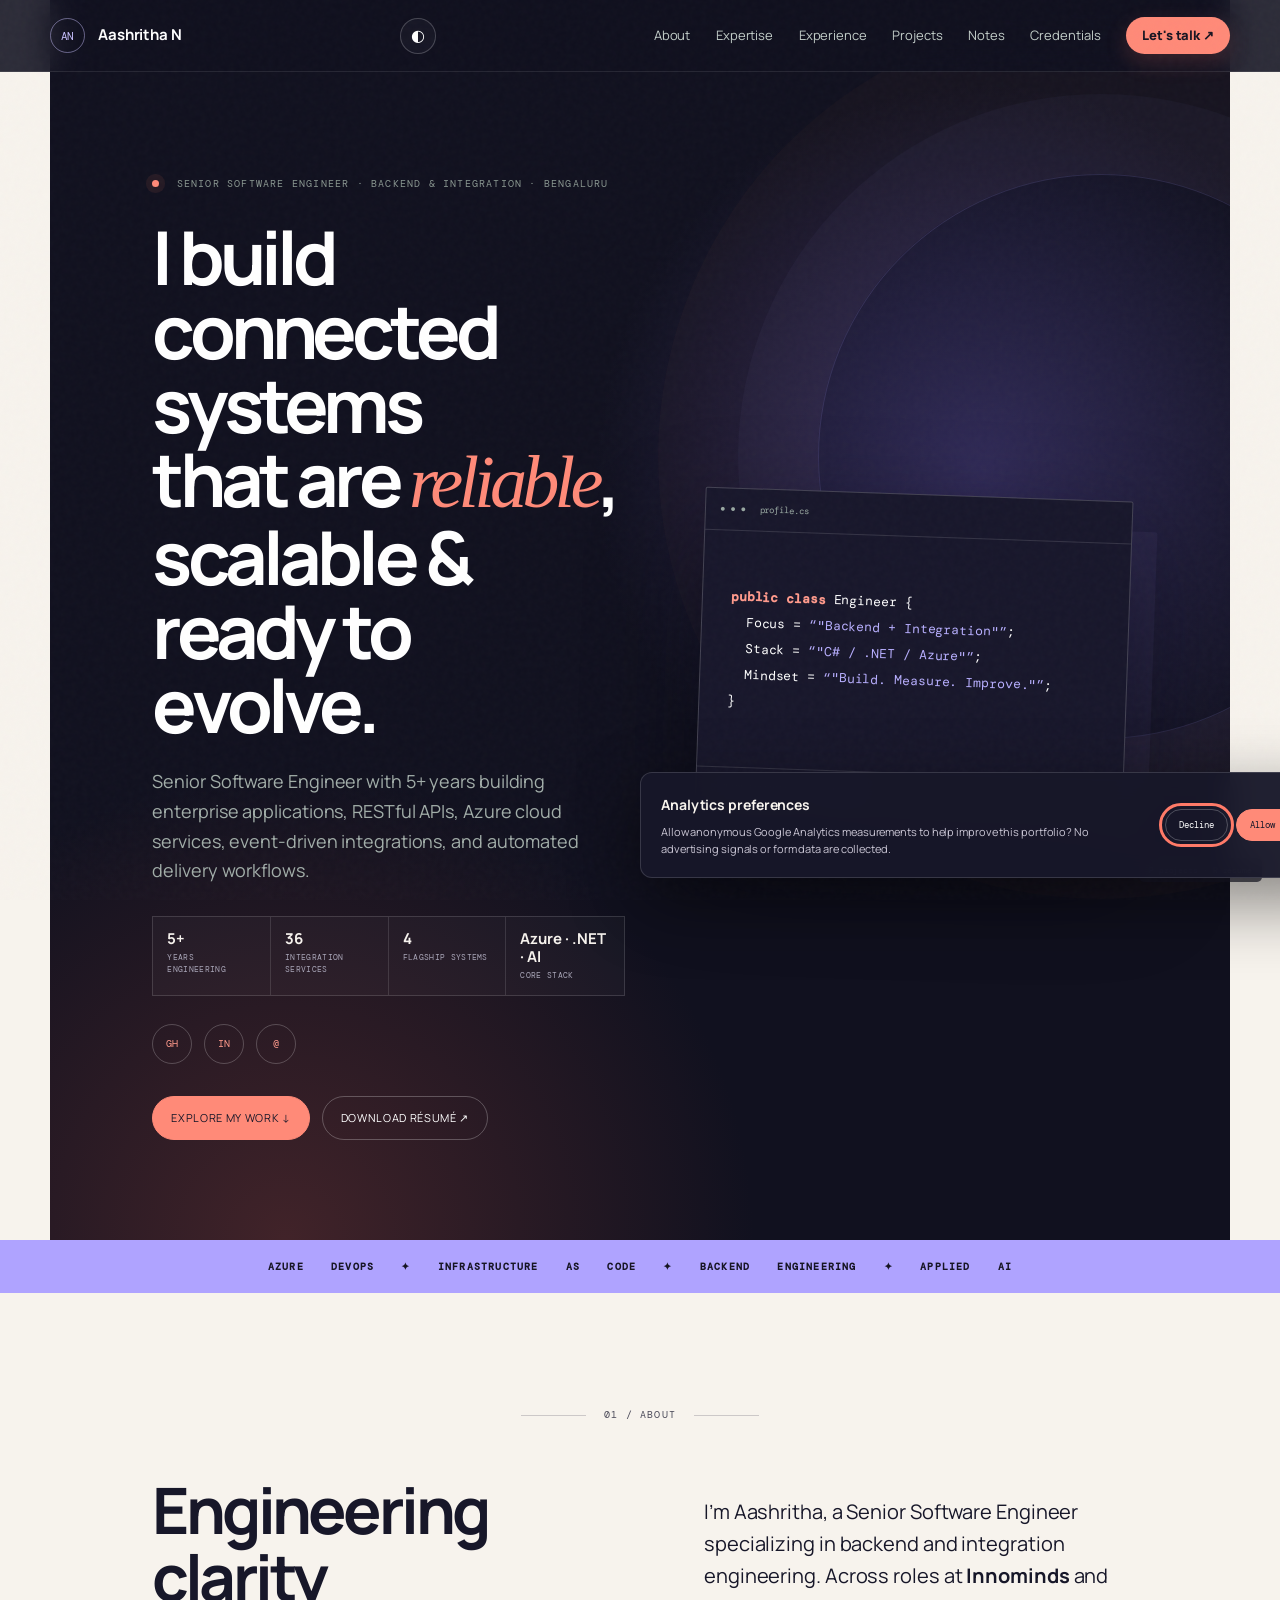
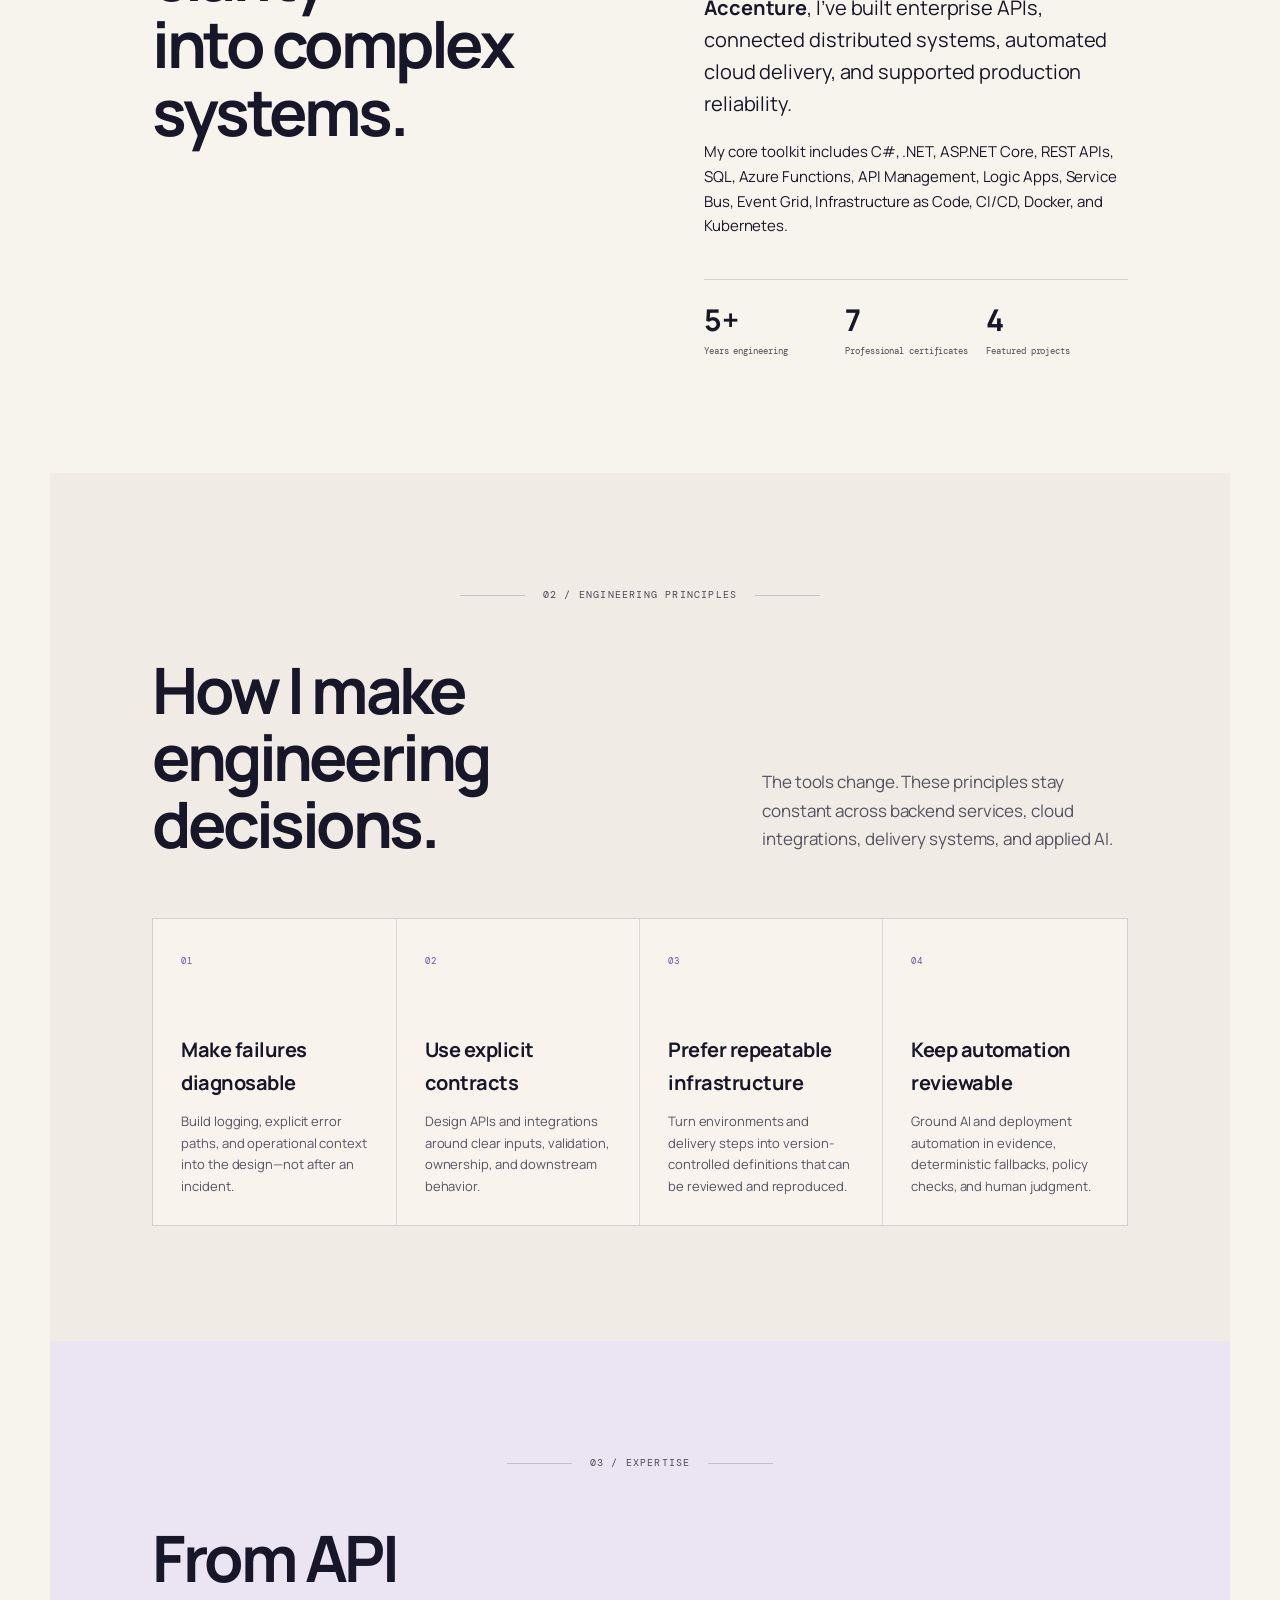
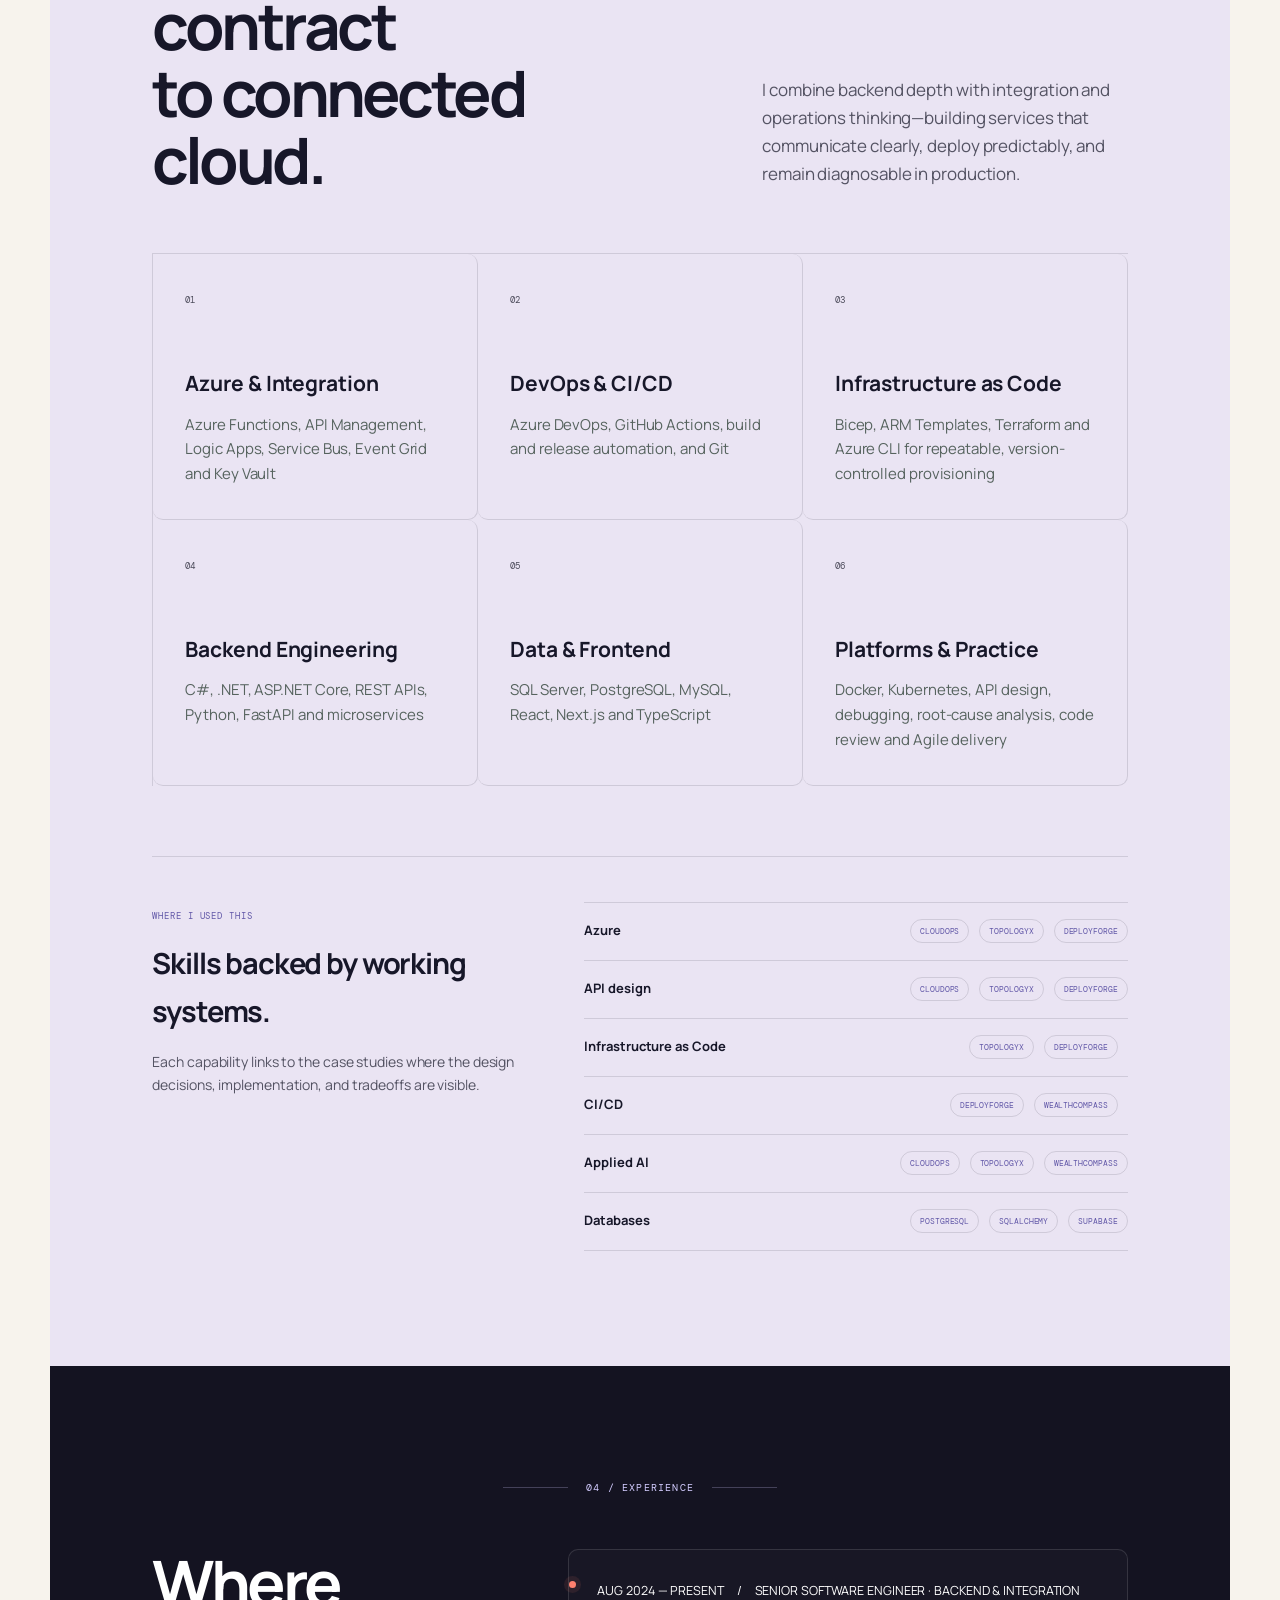
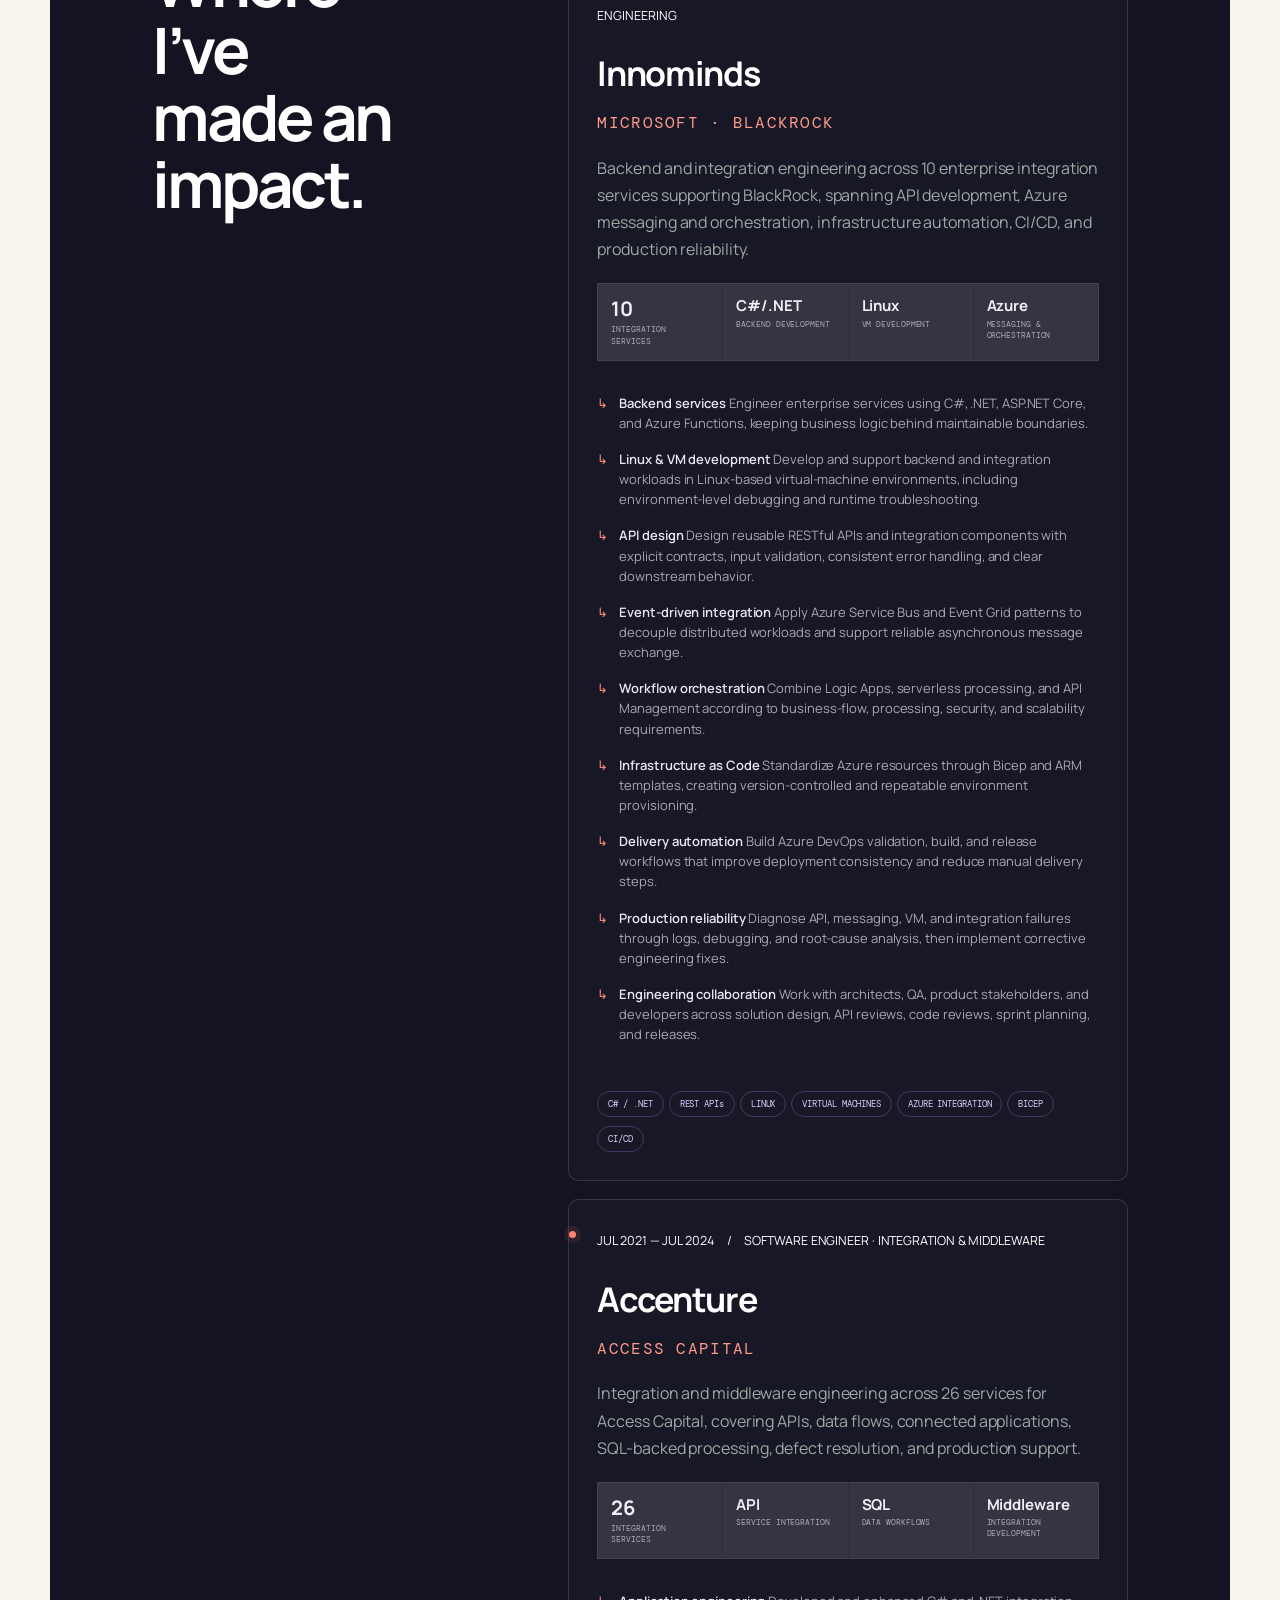
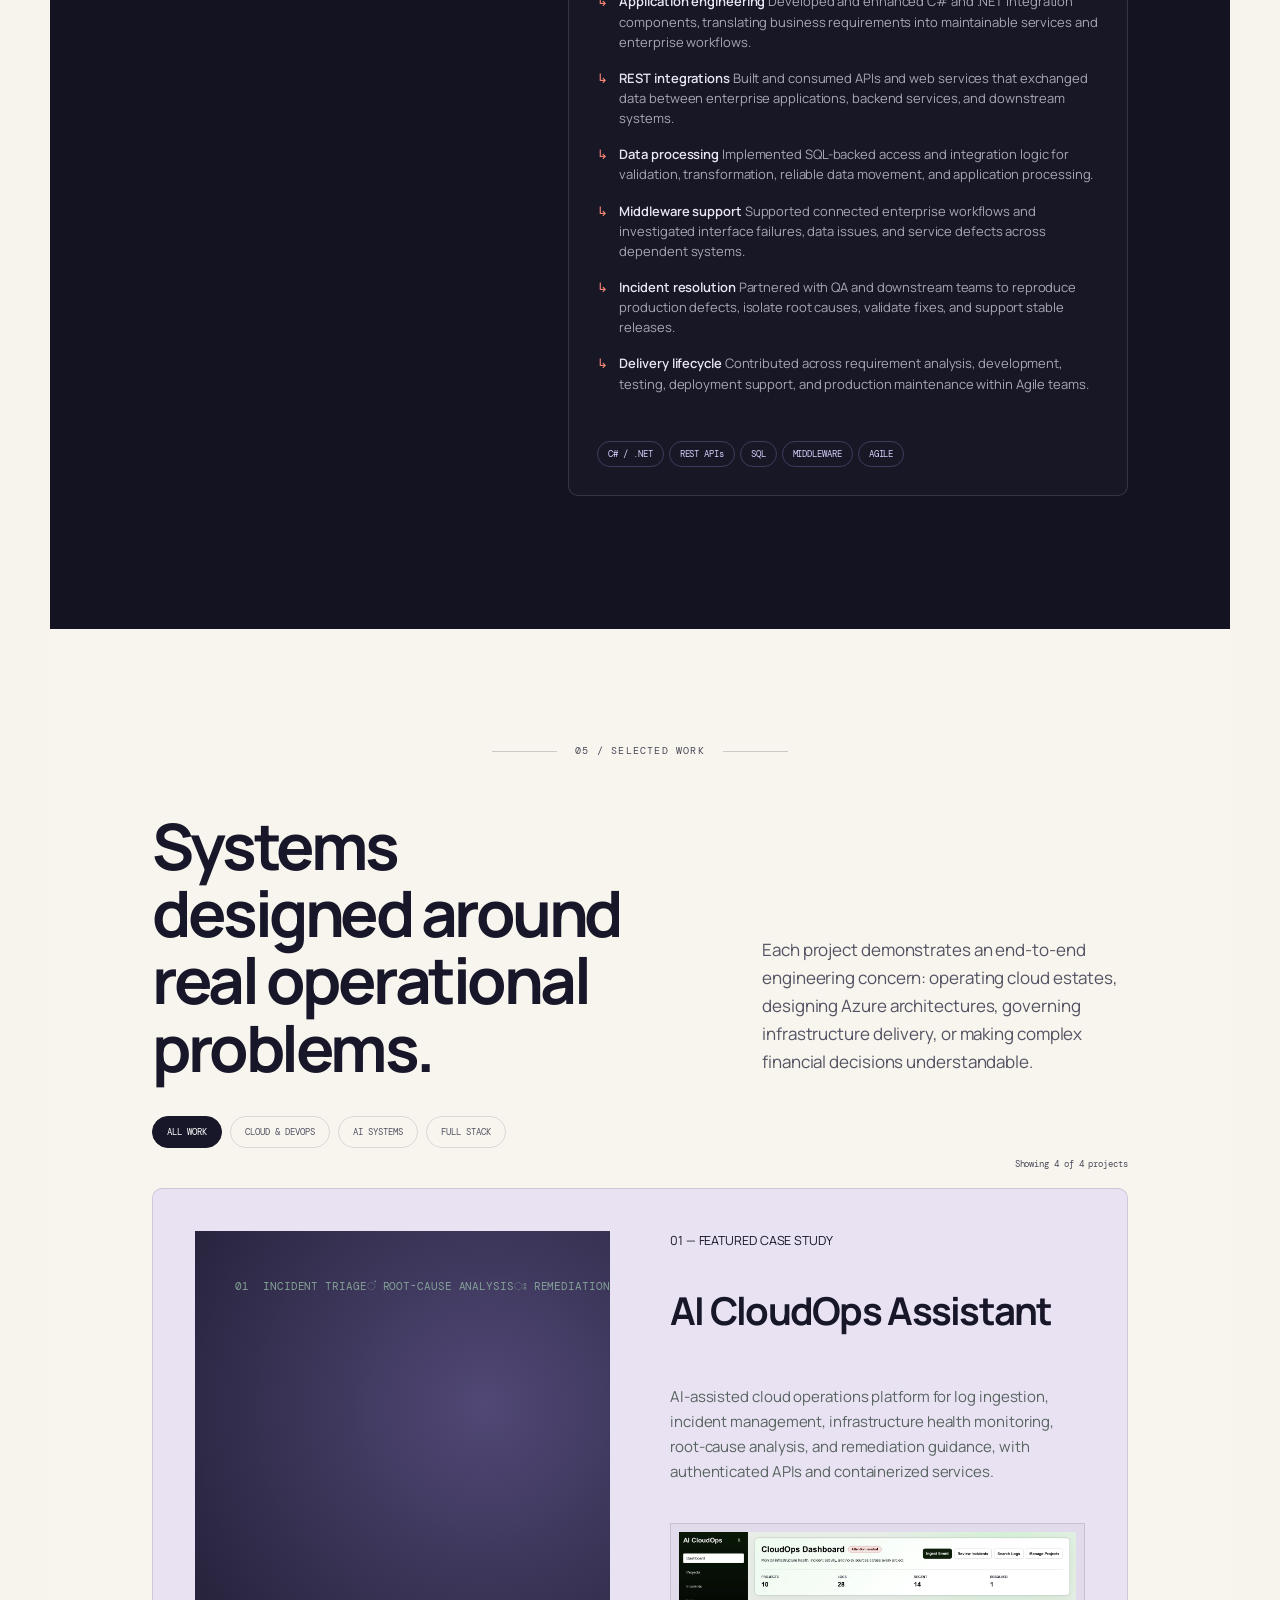
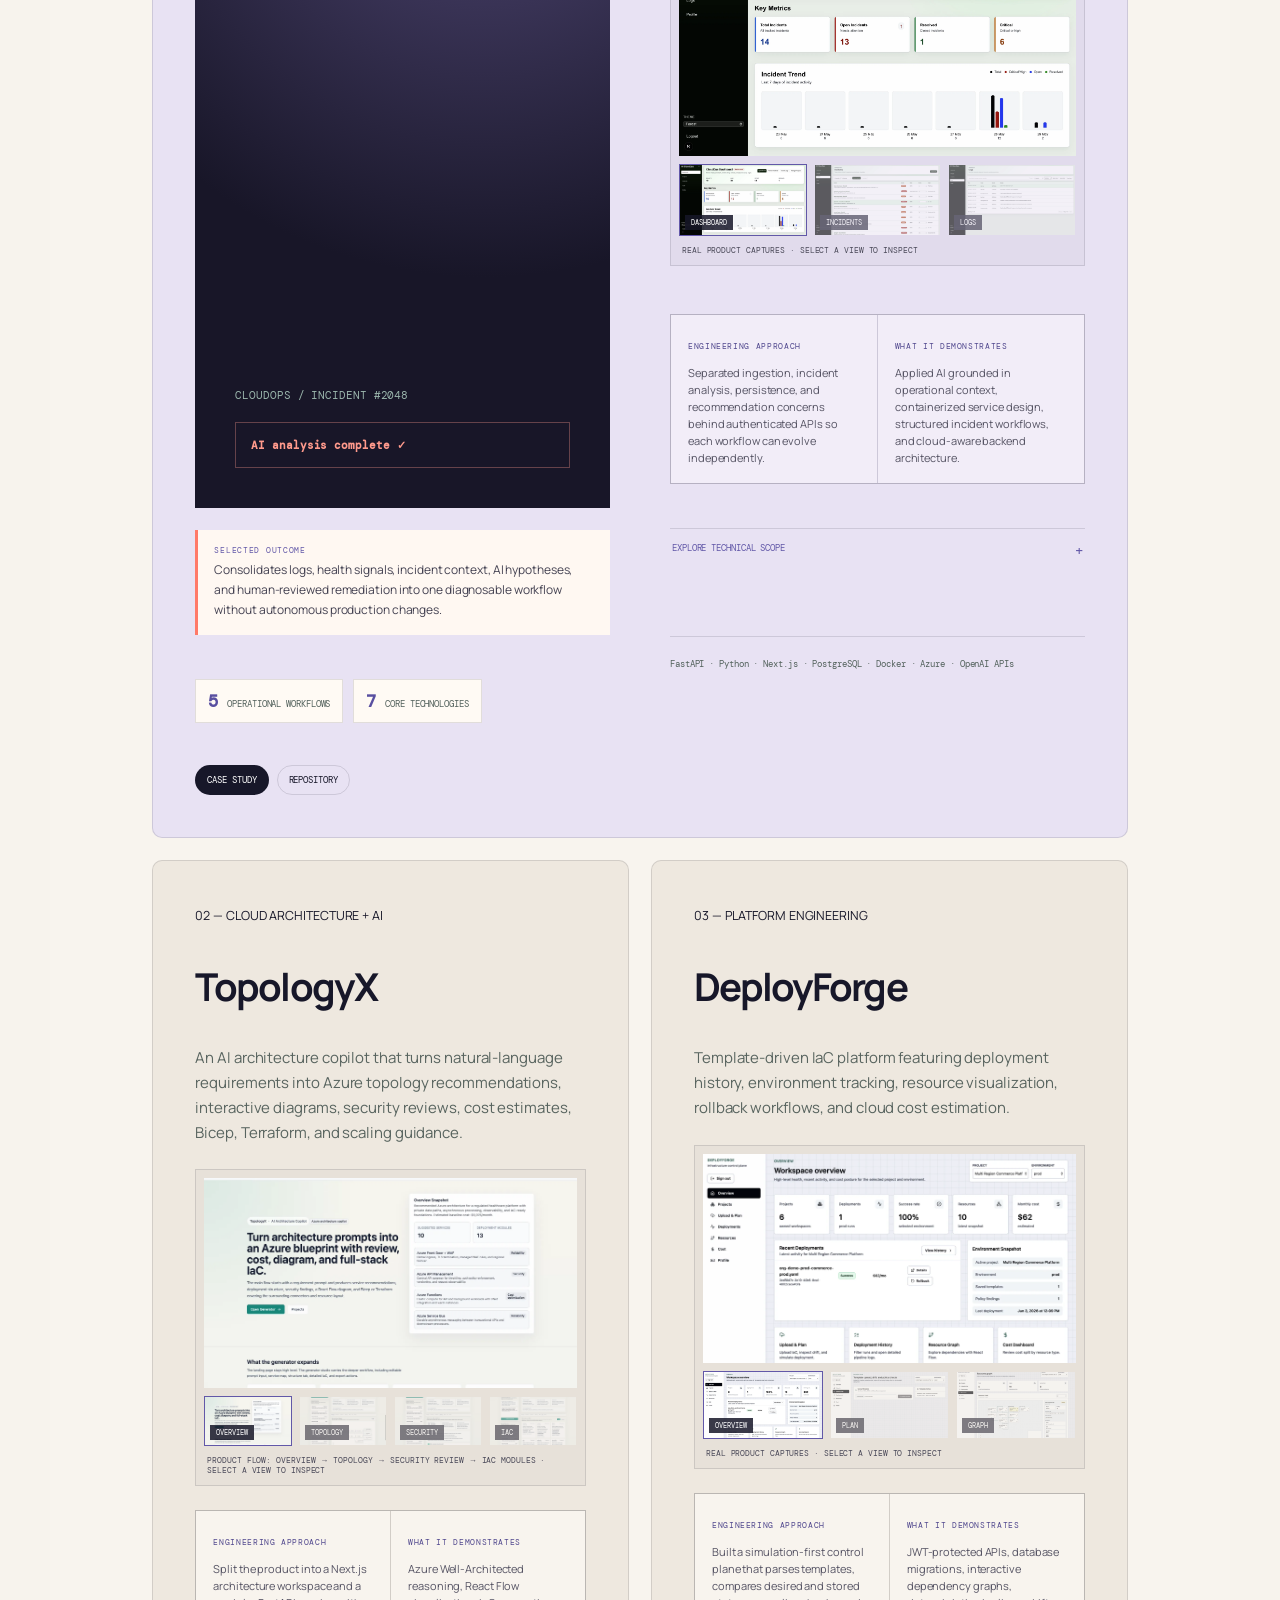
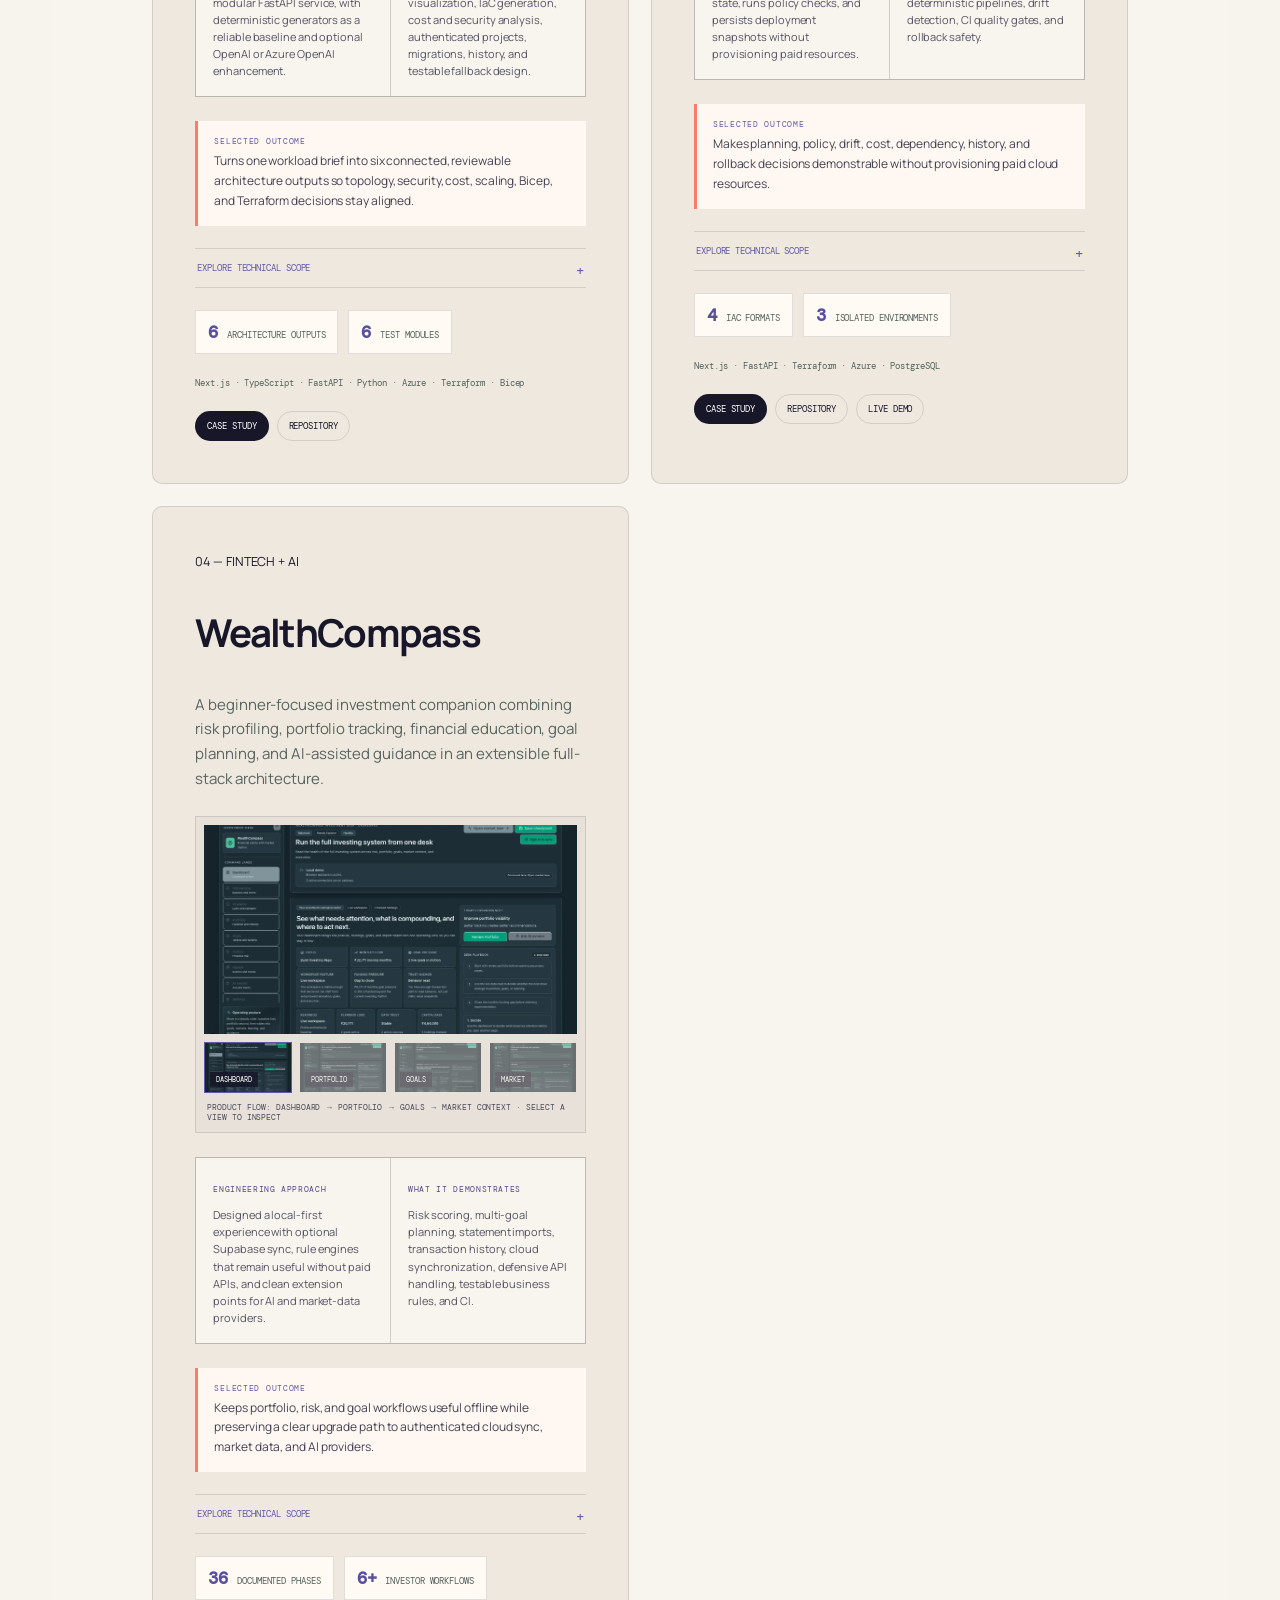
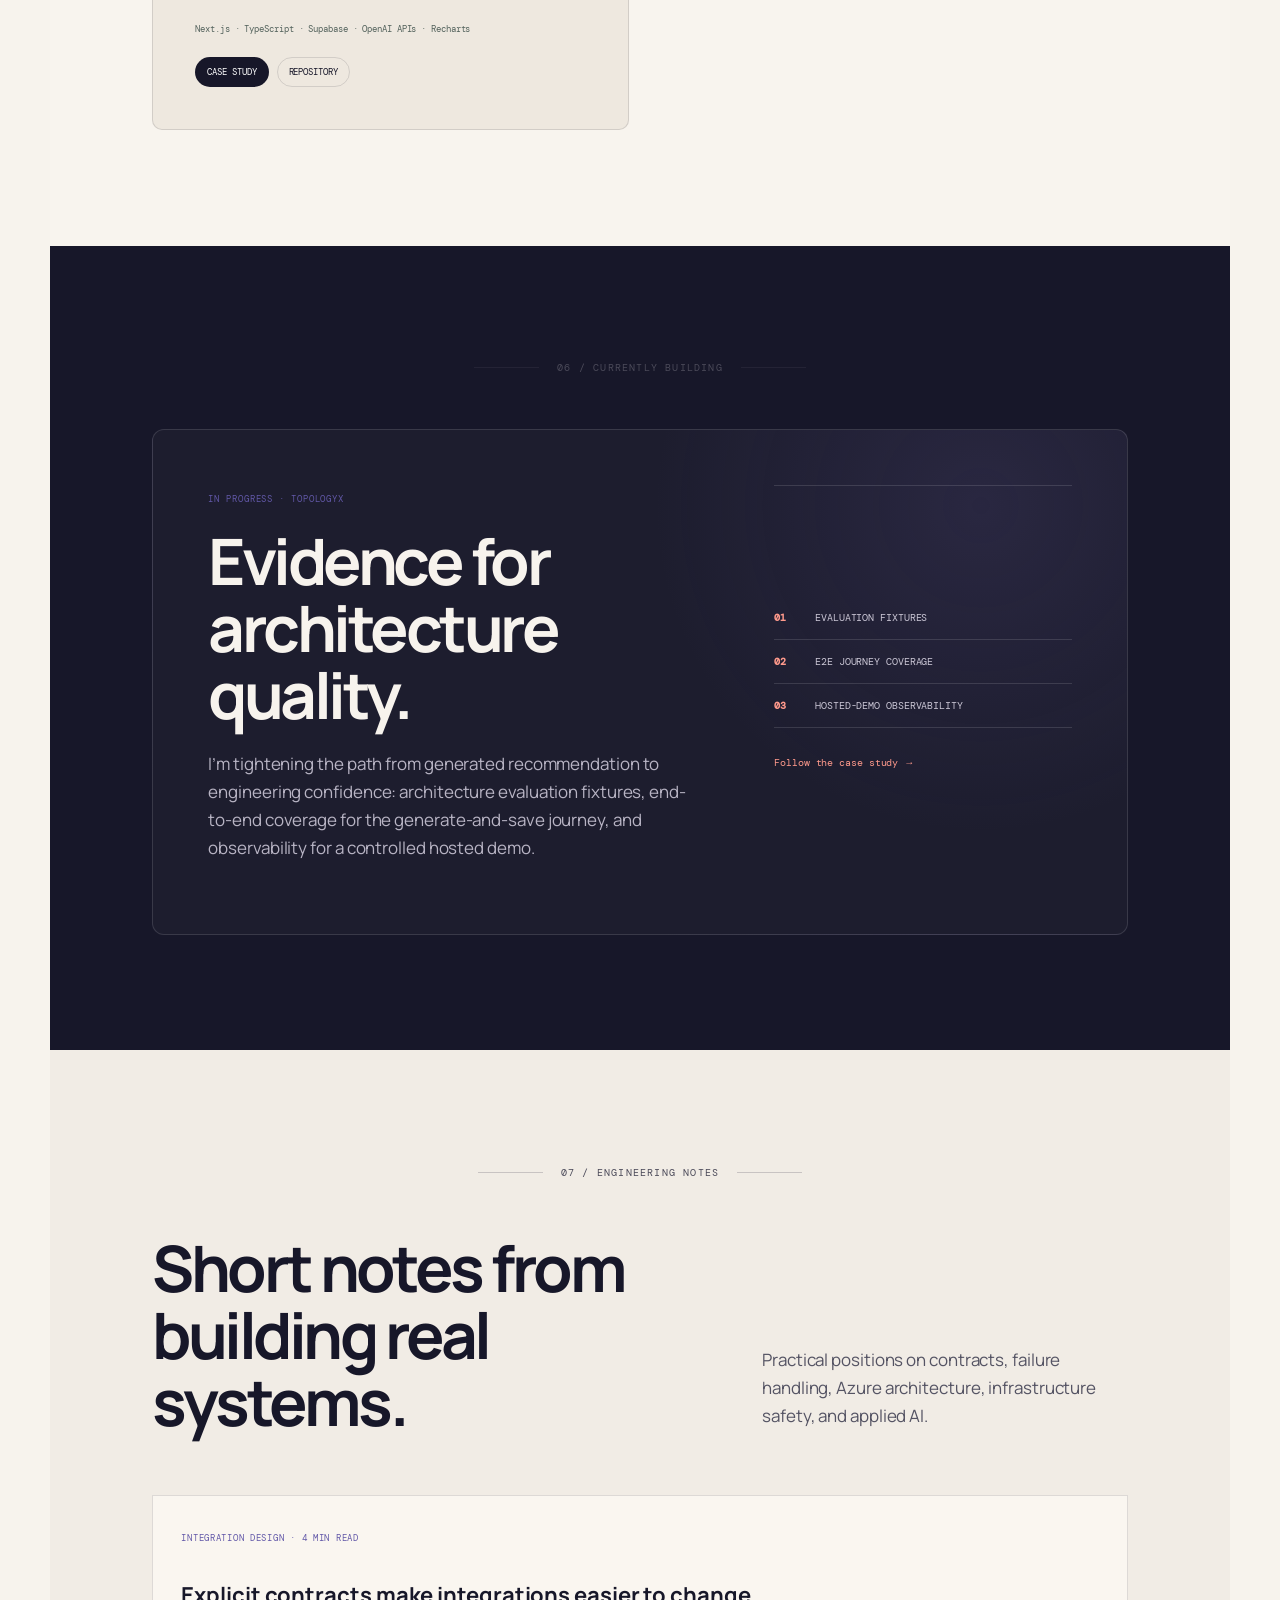
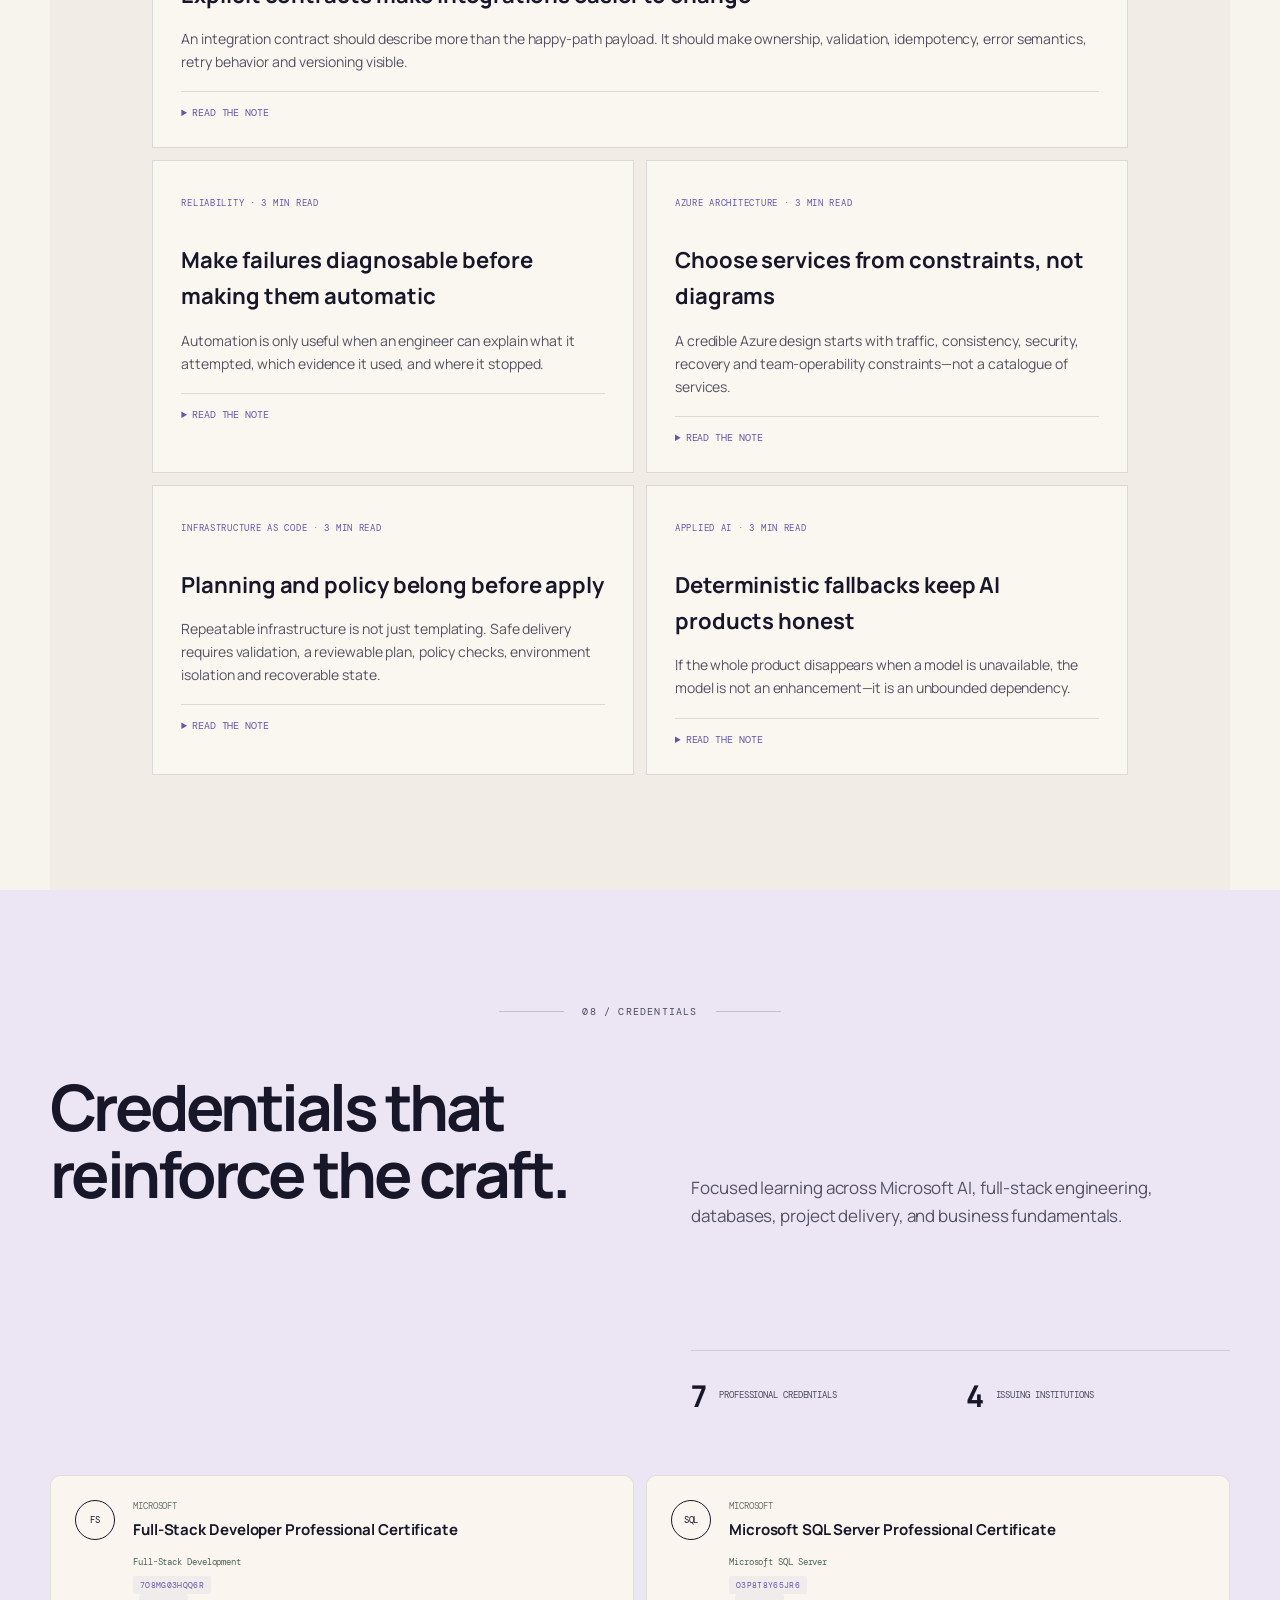
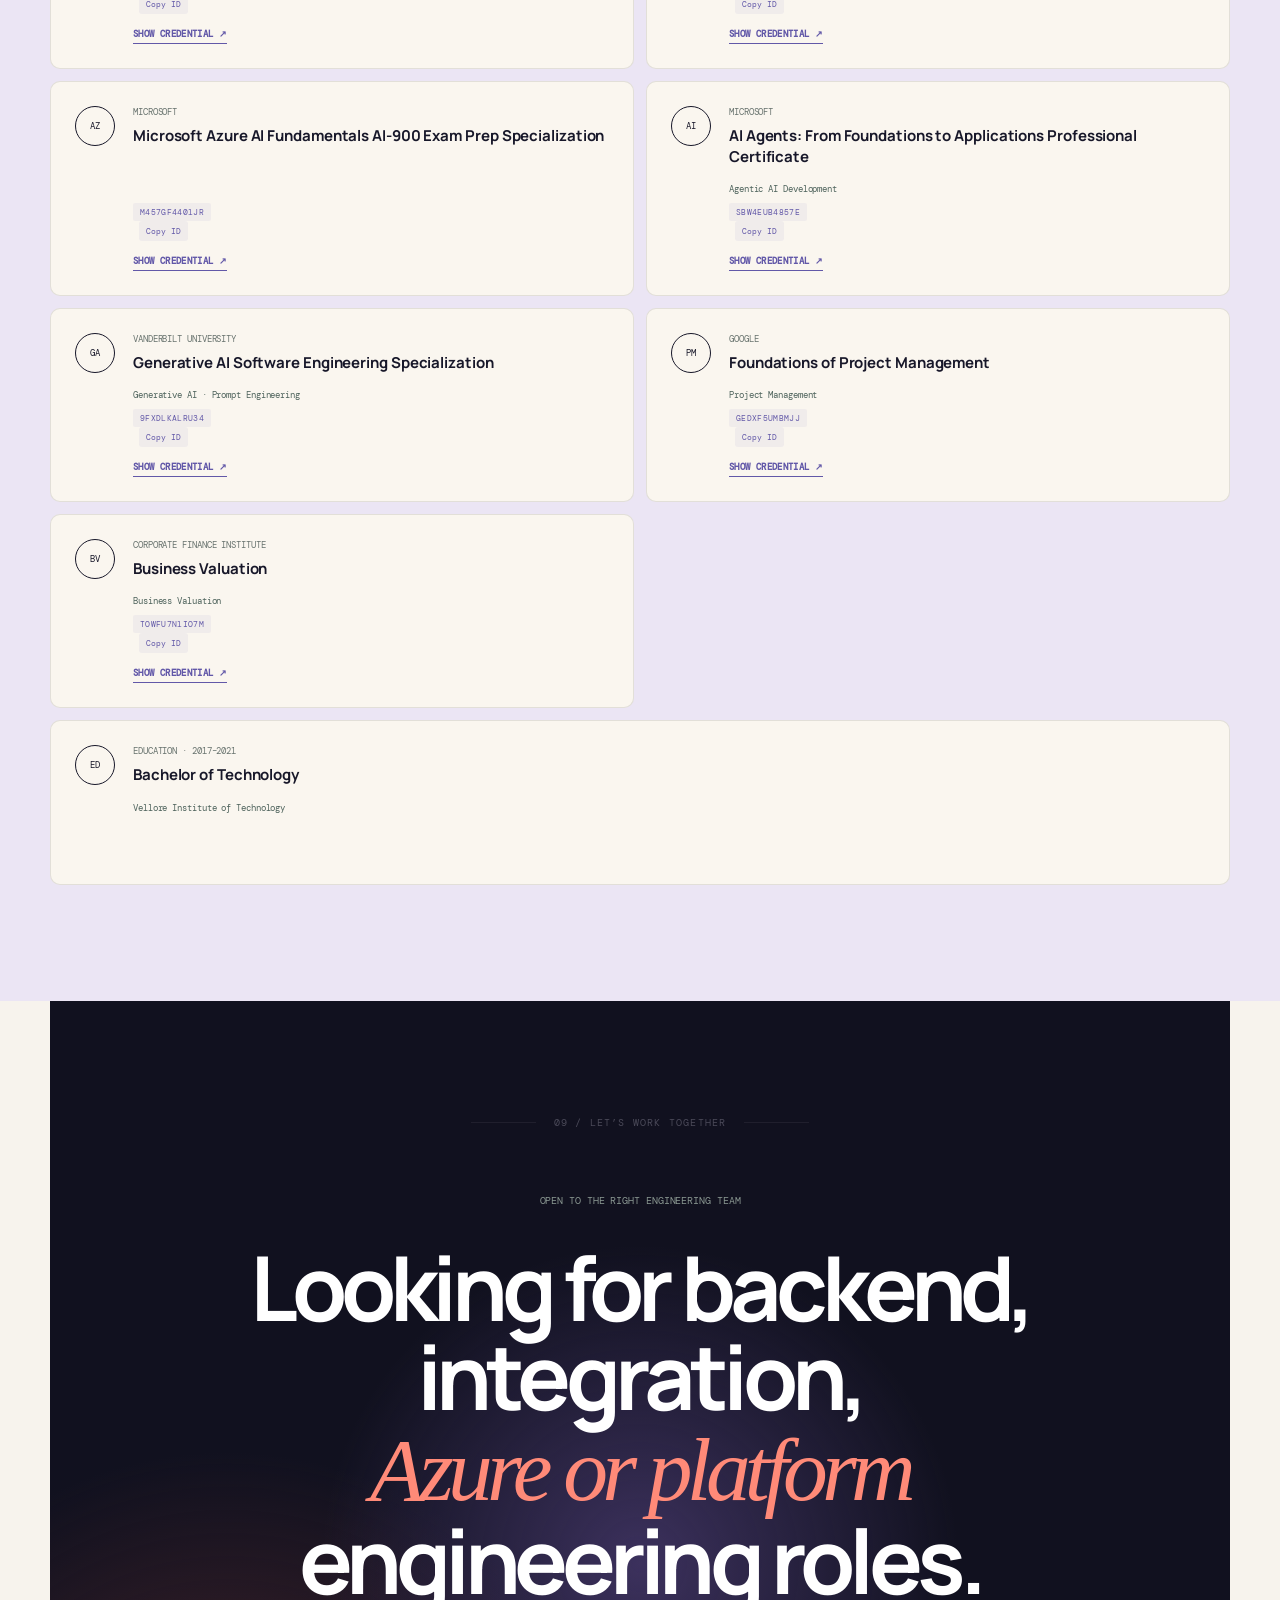
==== commit e0cfbba1: "Link CloudOps repository and verified evidence" ====
--- a/index.html
+++ b/index.html
@@ -150,7 +150,7 @@
 <figure class="project-gallery" data-gallery="cloudops"><button type="button" class="gallery-main" aria-label="Open AI CloudOps Assistant screenshot gallery"><img src="assets/projects/cloudops/Dashboard.webp" alt="AI CloudOps Assistant dashboard showing incident metrics, trends and operational status" width="1600" height="900" loading="lazy" decoding="async"></button><div class="gallery-thumbs" role="list"><button type="button" class="active" data-src="assets/projects/cloudops/Dashboard.webp" data-alt="AI CloudOps Assistant dashboard showing incident metrics, trends and operational status"><img src="assets/projects/cloudops/Dashboard.webp" alt="" loading="lazy" decoding="async"><span>Dashboard</span></button><button type="button" data-src="assets/projects/cloudops/Incidents.webp" data-alt="AI CloudOps Assistant incident queue with severity, status and analysis details"><img src="assets/projects/cloudops/Incidents.webp" alt="" loading="lazy" decoding="async"><span>Incidents</span></button><button type="button" data-src="assets/projects/cloudops/Logs.webp" data-alt="AI CloudOps Assistant log explorer showing operational events and filters"><img src="assets/projects/cloudops/Logs.webp" alt="" loading="lazy" decoding="async"><span>Logs</span></button></div><figcaption>Real product captures · Select a view to inspect</figcaption></figure>
 <div class="project-depth"><div><small>ENGINEERING APPROACH</small><p>Separated ingestion, incident analysis, persistence, and recommendation concerns behind authenticated APIs so each workflow can evolve independently.</p></div><div><small>WHAT IT DEMONSTRATES</small><p>Applied AI grounded in operational context, containerized service design, structured incident workflows, and cloud-aware backend architecture.</p></div></div>
 <p class="selected-outcome"><span>Selected outcome</span> Consolidates logs, health signals, incident context, AI hypotheses, and human-reviewed remediation into one diagnosable workflow without autonomous production changes.</p>
-<div class="outcomes"><span><strong>5</strong> operational workflows</span><span><strong>7</strong> core technologies</span></div><b>FastAPI &middot; Python &middot; Next.js &middot; PostgreSQL &middot; Docker &middot; Azure &middot; OpenAI APIs</b><div class="project-actions"><a href="cloudops.html">Case study</a></div></article><article><small>02 &mdash; CLOUD ARCHITECTURE + AI</small><h3>TopologyX</h3>
+<div class="outcomes"><span><strong>5</strong> operational workflows</span><span><strong>7</strong> core technologies</span></div><b>FastAPI &middot; Python &middot; Next.js &middot; PostgreSQL &middot; Docker &middot; Azure &middot; OpenAI APIs</b><div class="project-actions"><a href="cloudops.html">Case study</a><a href="https://github.com/codebyaash/ai-cloudops-assistant">Repository</a></div></article><article><small>02 &mdash; CLOUD ARCHITECTURE + AI</small><h3>TopologyX</h3>
 <p>An AI architecture copilot that turns natural-language requirements into Azure topology recommendations, interactive diagrams, security reviews, cost estimates, Bicep, Terraform, and scaling guidance.</p>
 <figure class="project-gallery" data-gallery="topologyx"><button type="button" class="gallery-main" aria-label="Open TopologyX screenshot gallery"><img src="assets/projects/topologyx/topologyx-overview.webp" alt="TopologyX landing page showing the Azure architecture copilot overview and recommended services" width="1600" height="1000" loading="lazy" decoding="async"></button><div class="gallery-thumbs topologyx" role="list"><button type="button" class="active" data-src="assets/projects/topologyx/topologyx-overview.webp" data-alt="TopologyX landing page showing the Azure architecture copilot overview and recommended services"><img src="assets/projects/topologyx/topologyx-overview.webp" alt="" loading="lazy" decoding="async"><span>Overview</span></button><button type="button" data-src="assets/projects/topologyx/topologyx-generator-diagram.webp" data-alt="TopologyX generator showing an Azure architecture topology with ingress, API management, functions, messaging and data services"><img src="assets/projects/topologyx/topologyx-generator-diagram.webp" alt="" loading="lazy" decoding="async"><span>Topology</span></button><button type="button" data-src="assets/projects/topologyx/topologyx-security-review.webp" data-alt="TopologyX rules-based security review showing HIPAA compliance, identity strategy, network boundary and policy posture"><img src="assets/projects/topologyx/topologyx-security-review.webp" alt="" loading="lazy" decoding="async"><span>Security</span></button><button type="button" data-src="assets/projects/topologyx/topologyx-iac-output.webp" data-alt="TopologyX Infrastructure as Code view showing Bicep and Terraform modules for foundation, network, identity, data, application and observability"><img src="assets/projects/topologyx/topologyx-iac-output.webp" alt="" loading="lazy" decoding="async"><span>IaC</span></button></div><figcaption>Product flow: overview → topology → security review → IaC modules · Select a view to inspect</figcaption></figure>
 <div class="project-depth"><div><small>ENGINEERING APPROACH</small><p>Split the product into a Next.js architecture workspace and a modular FastAPI service, with deterministic generators as a reliable baseline and optional OpenAI or Azure OpenAI enhancement.</p></div><div><small>WHAT IT DEMONSTRATES</small><p>Azure Well-Architected reasoning, React Flow visualization, IaC generation, cost and security analysis, authenticated projects, migrations, history, and testable fallback design.</p></div></div>
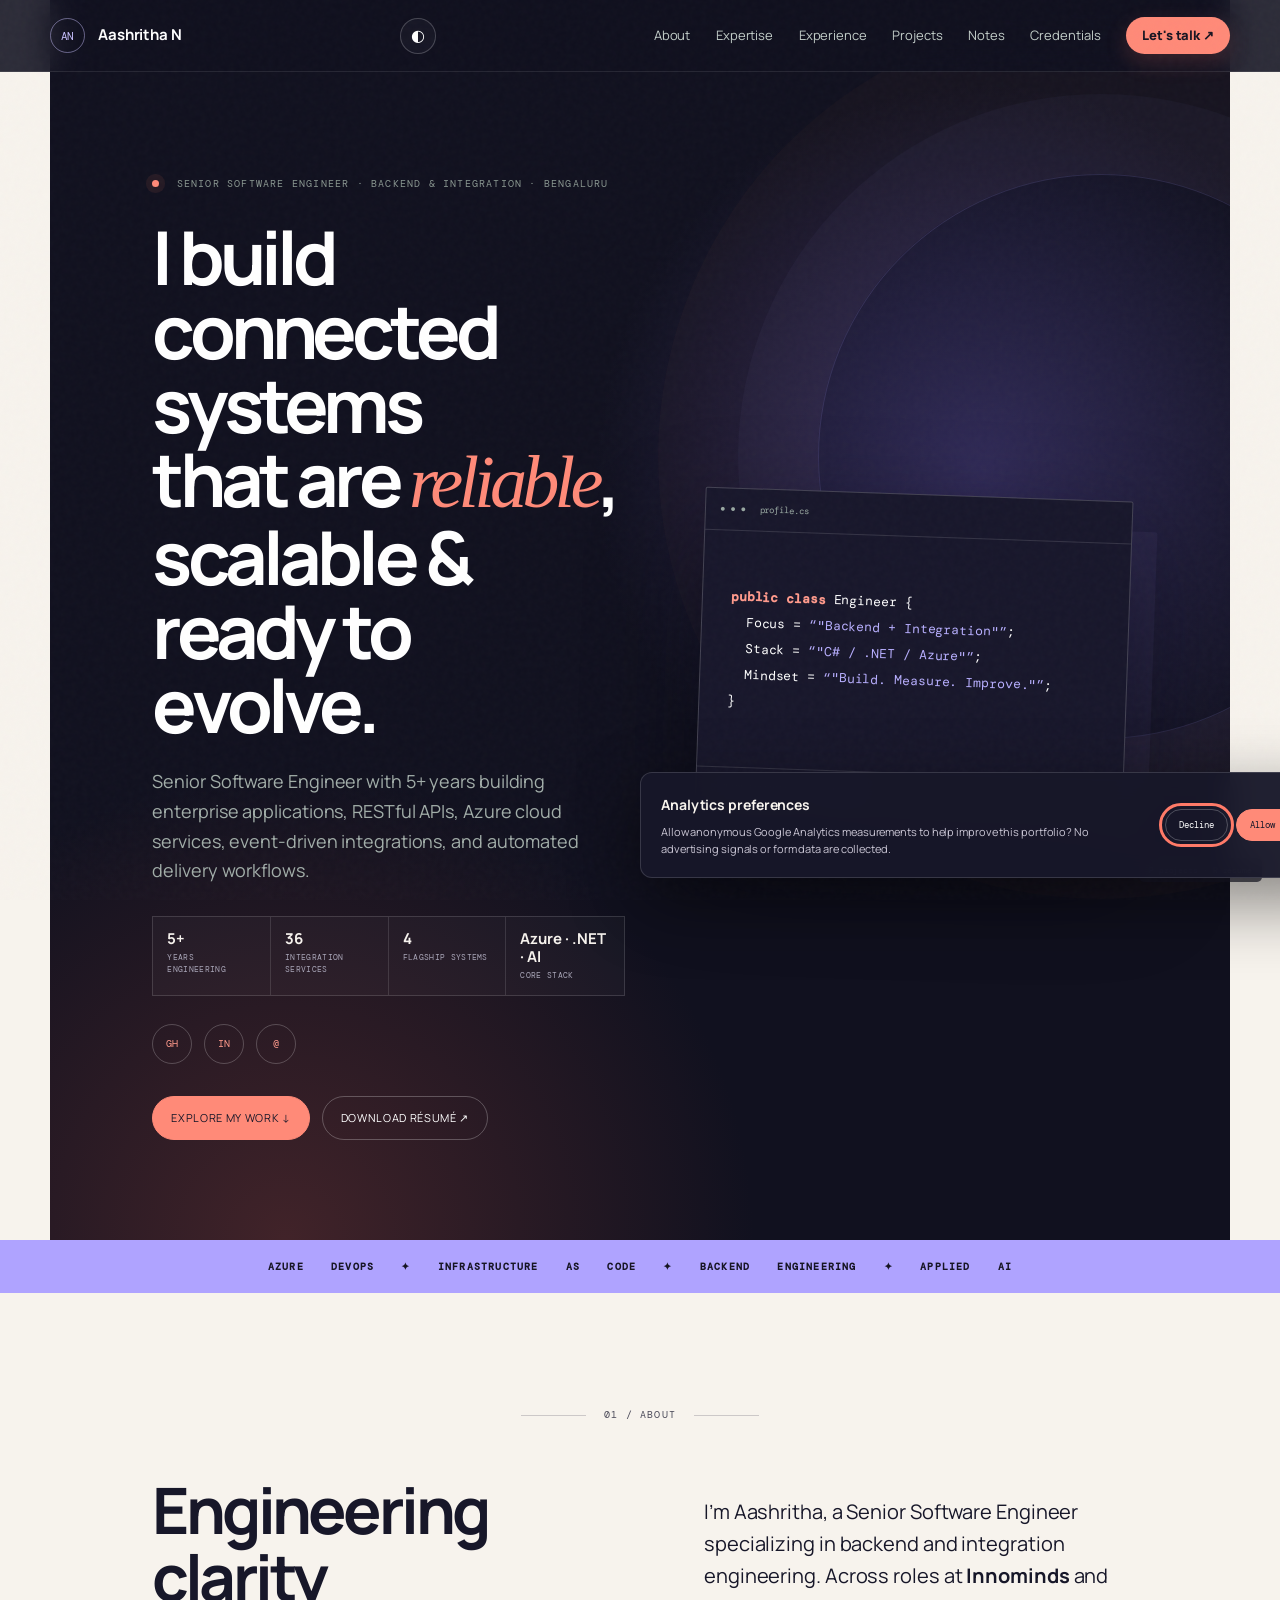
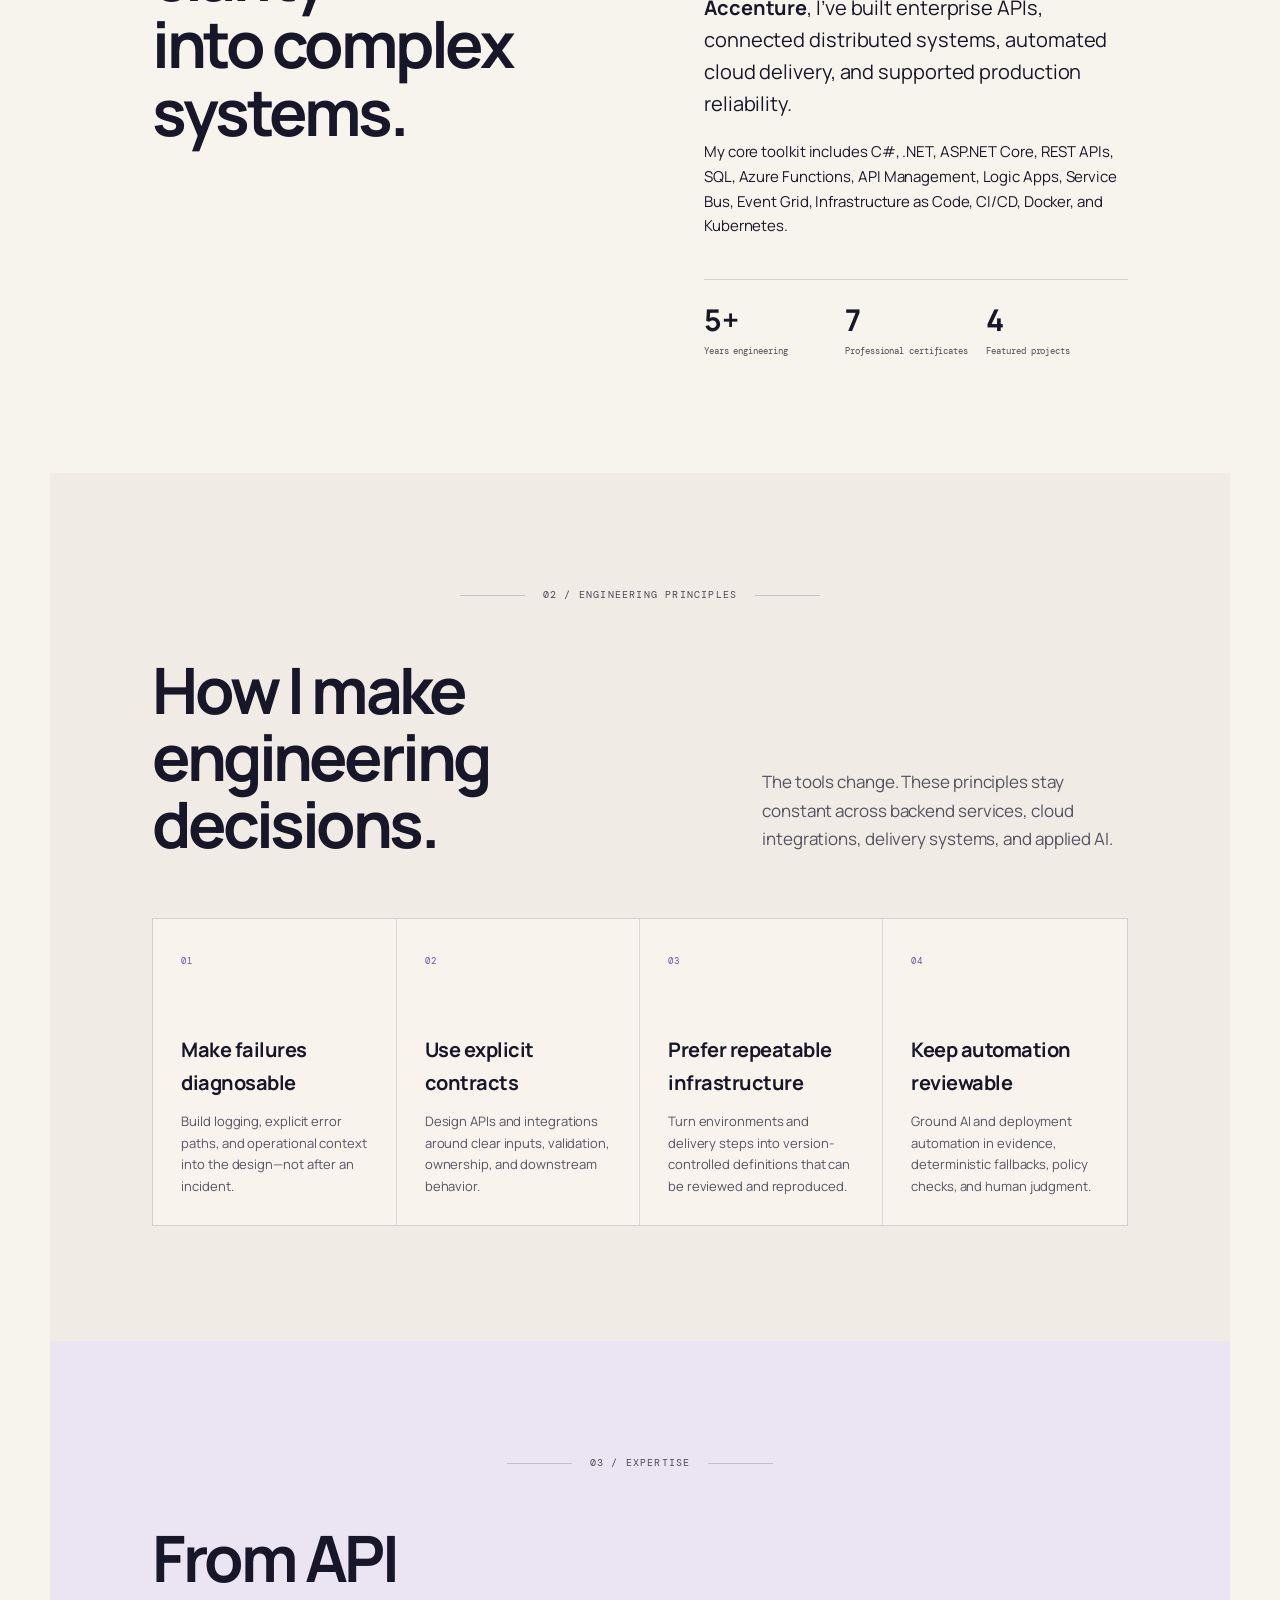
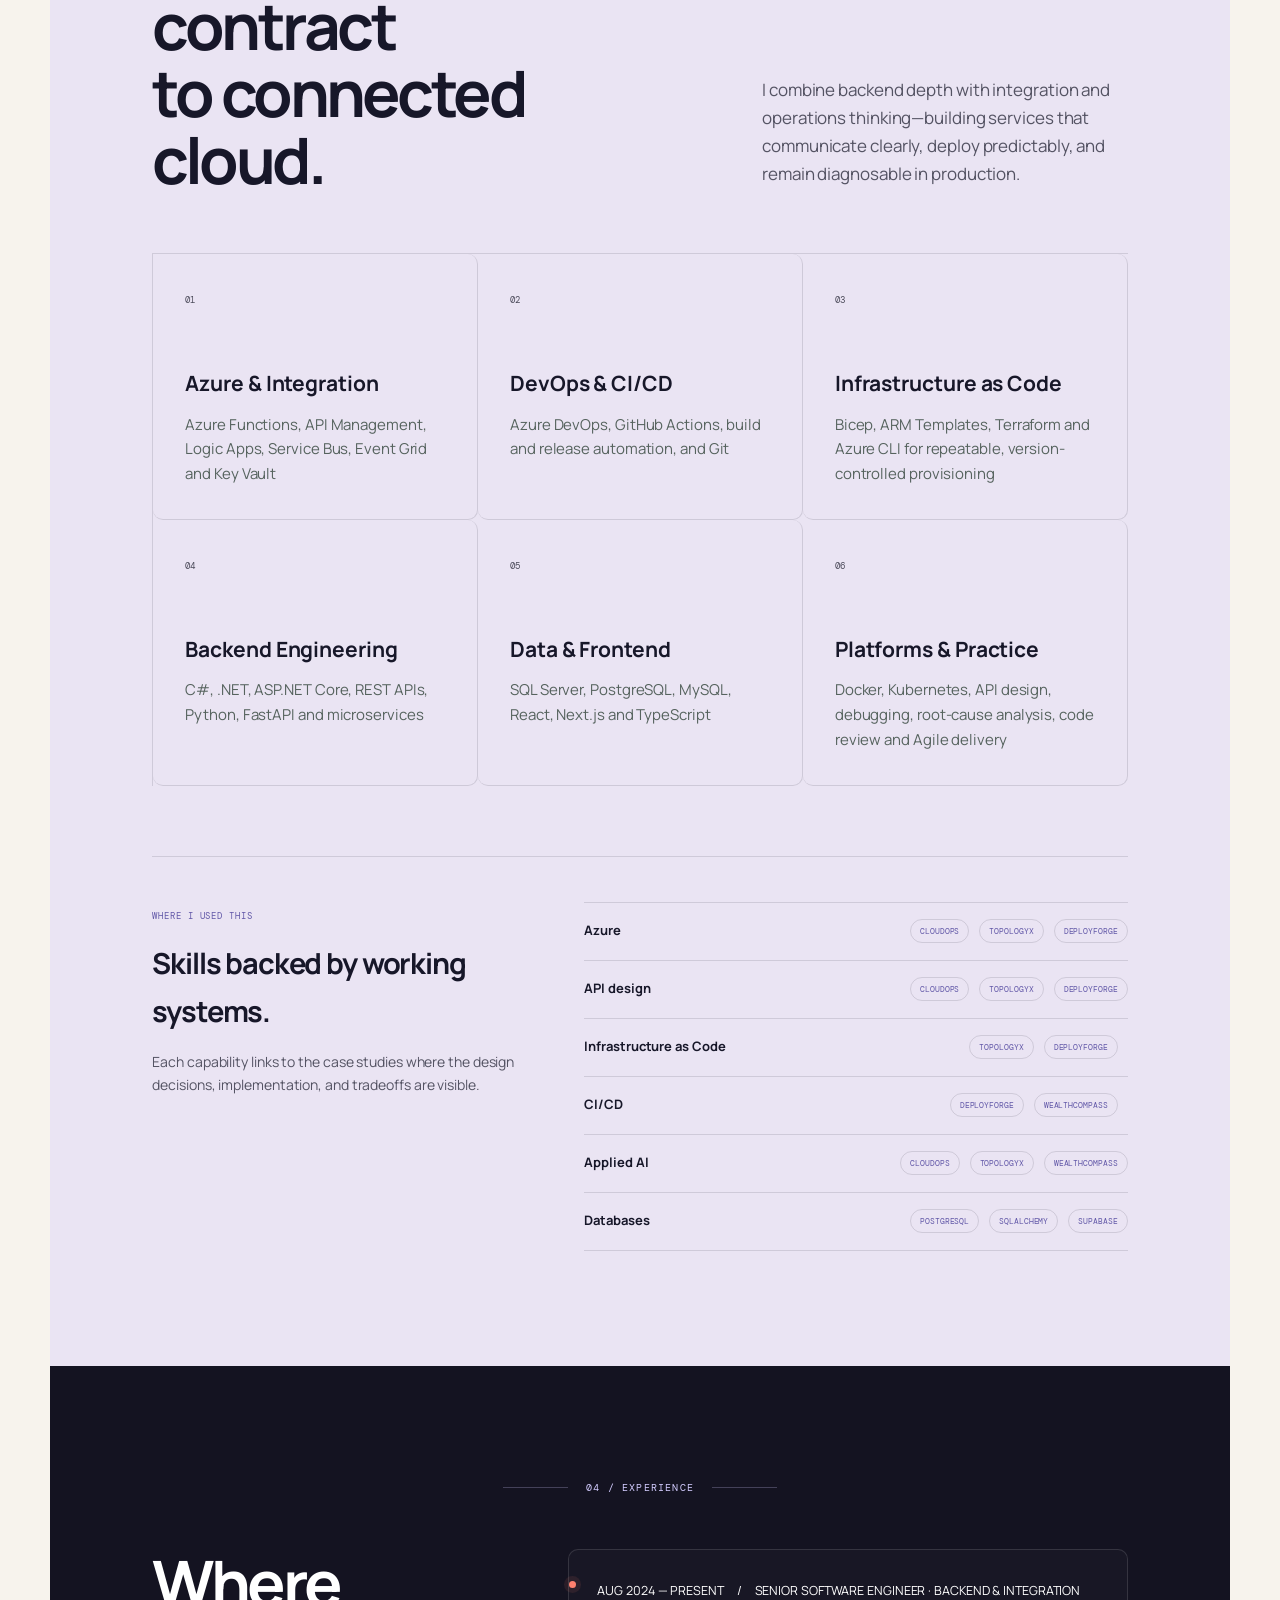
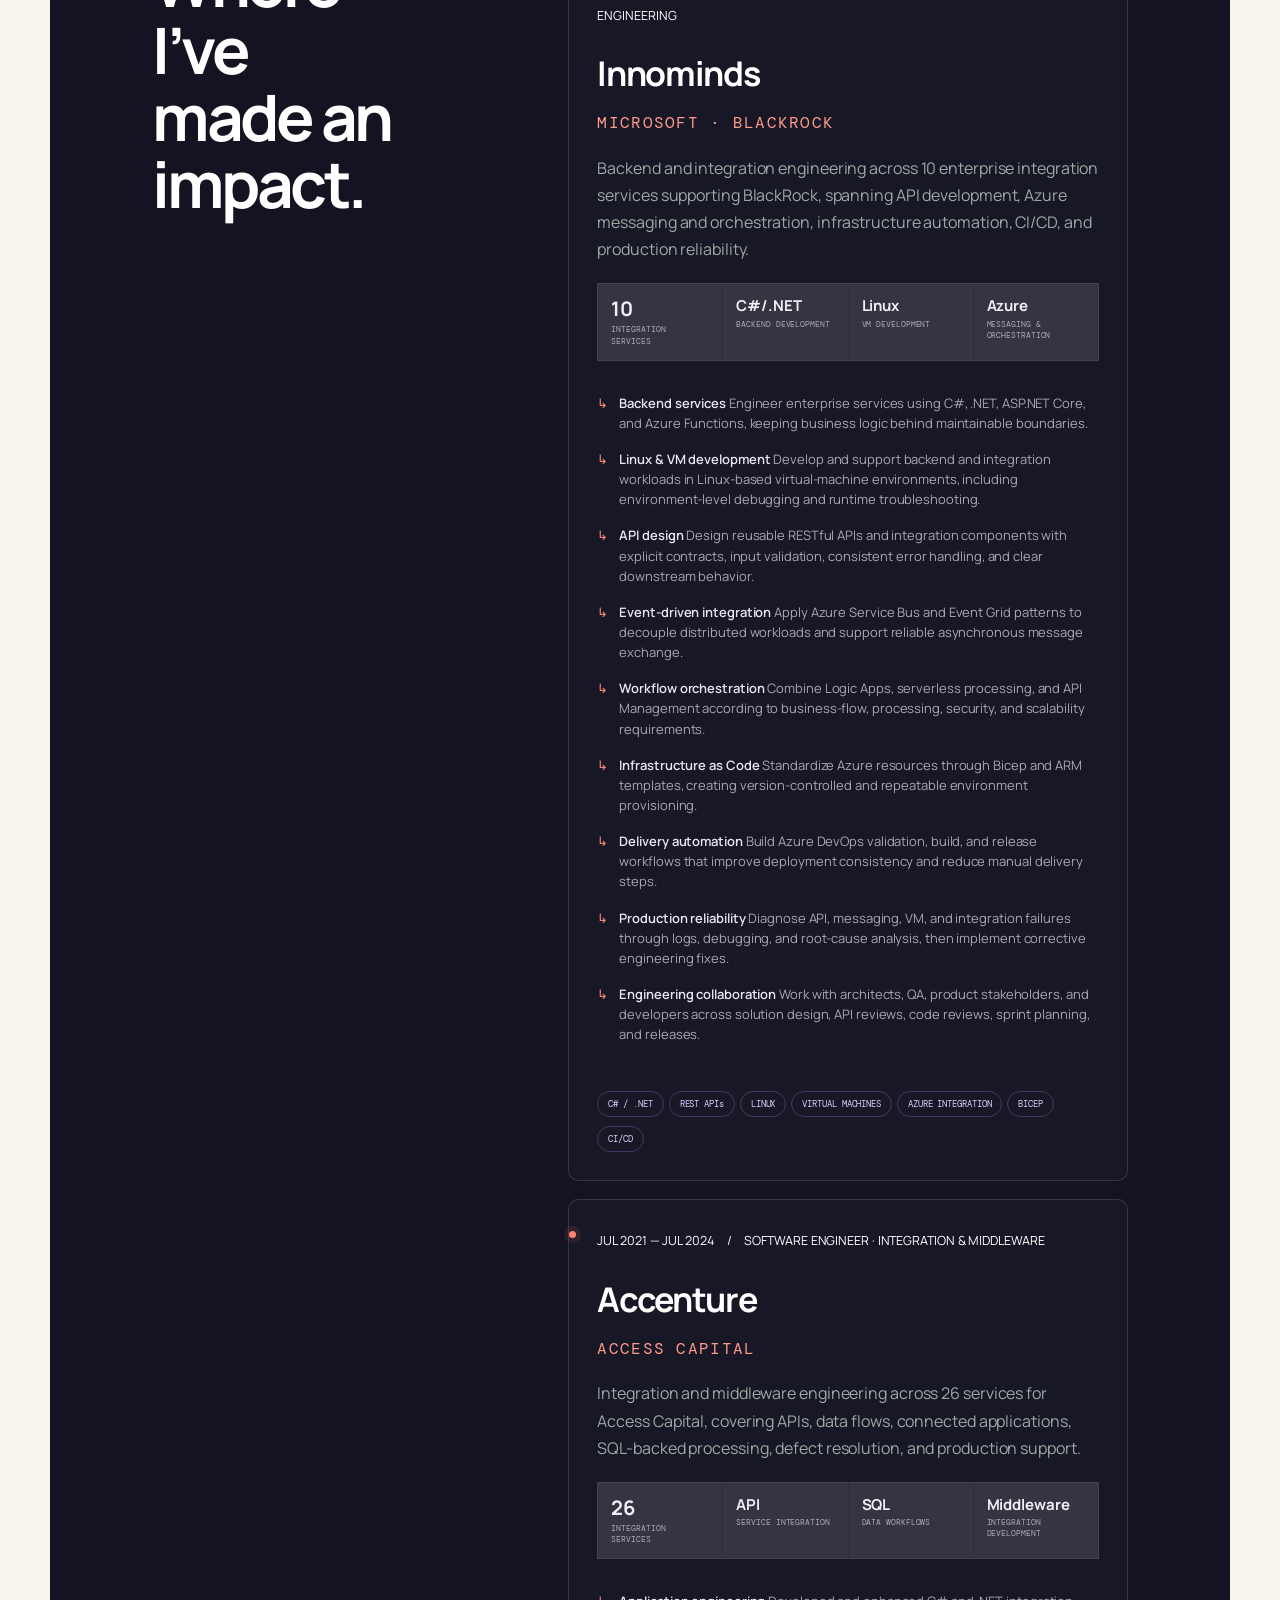
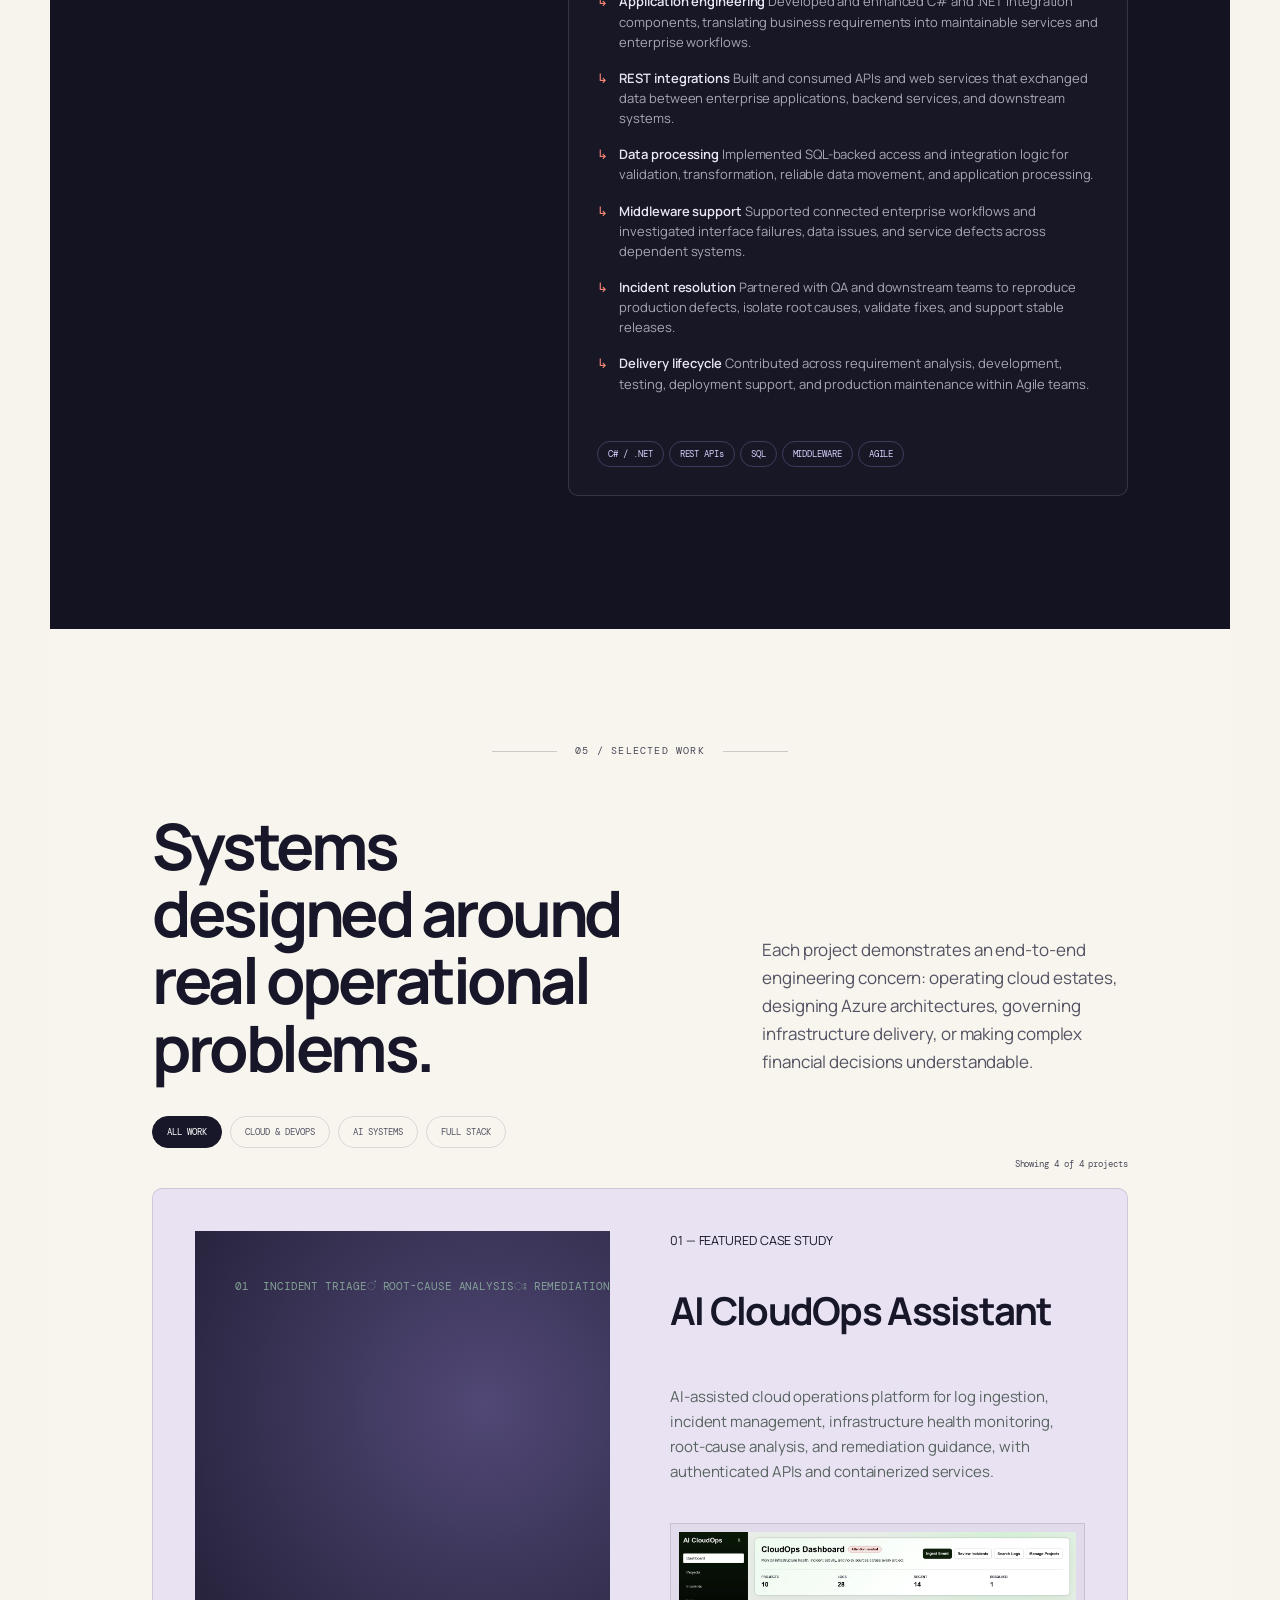
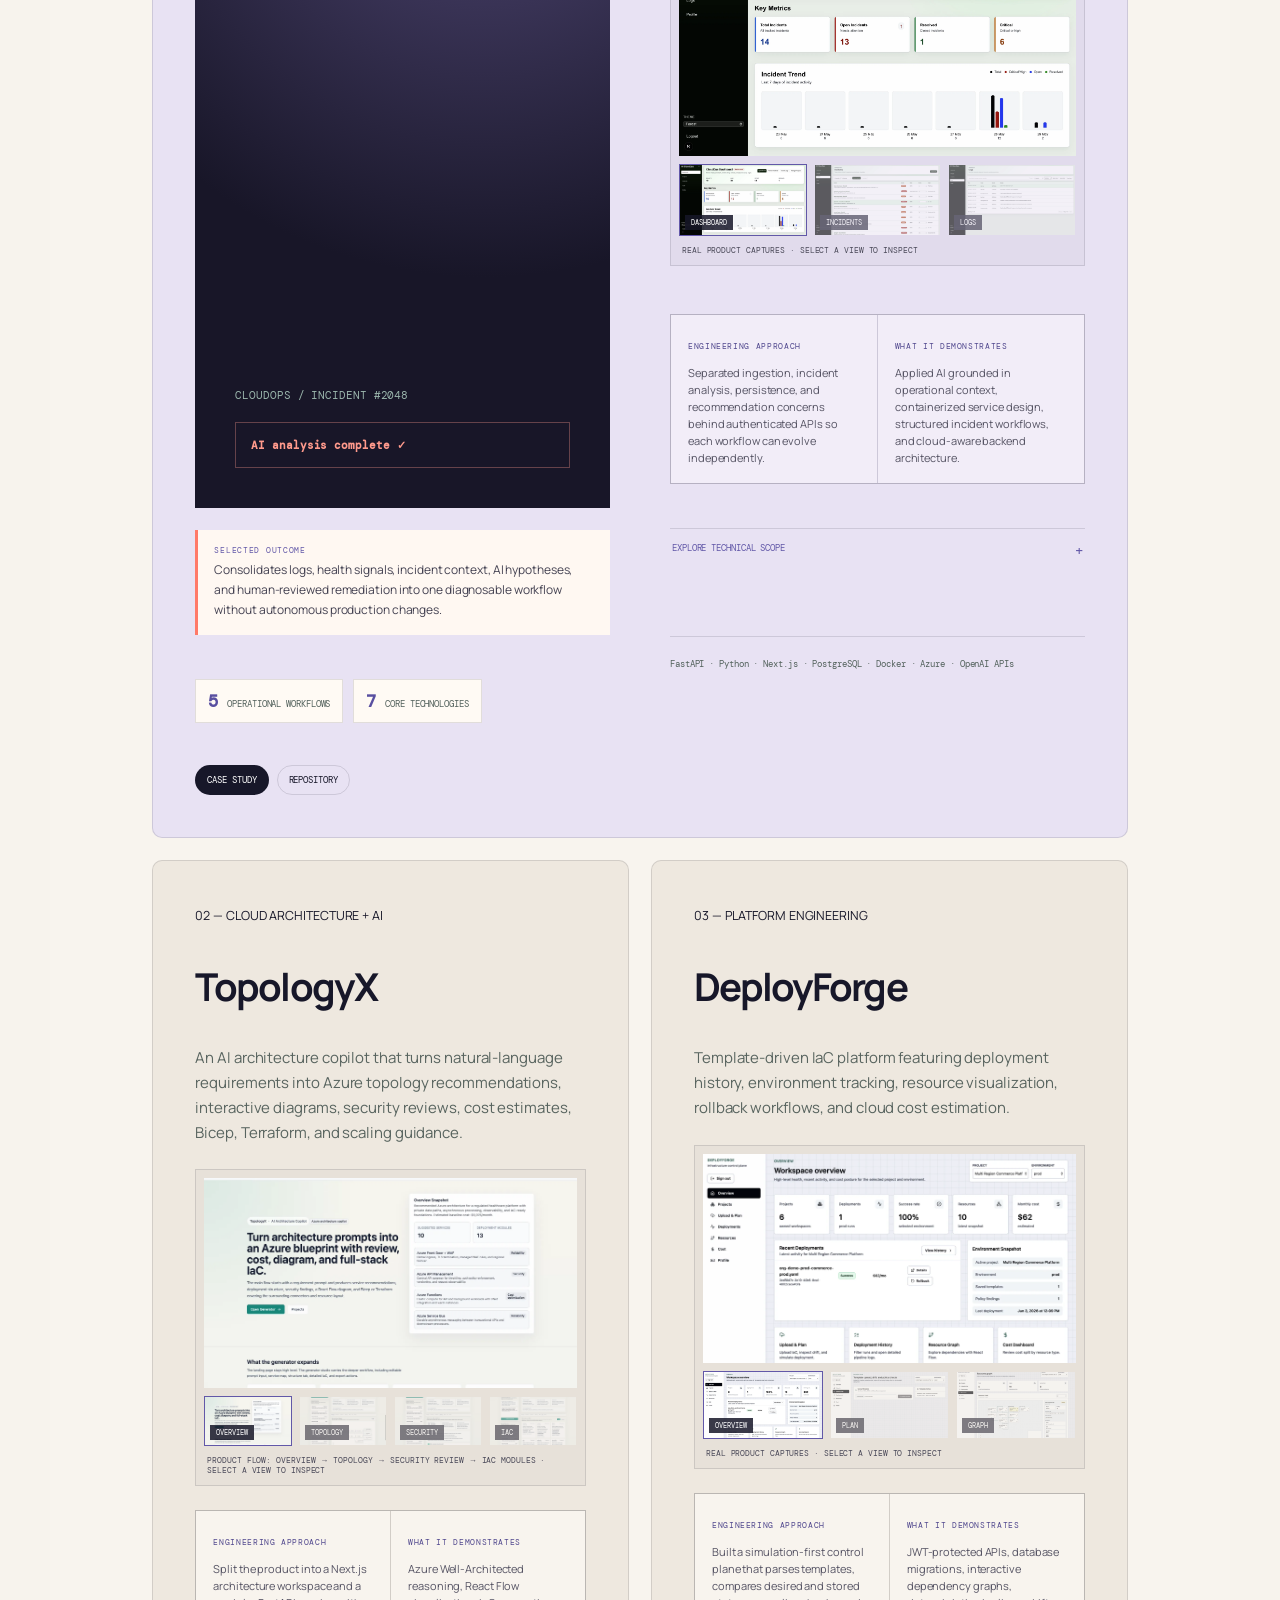
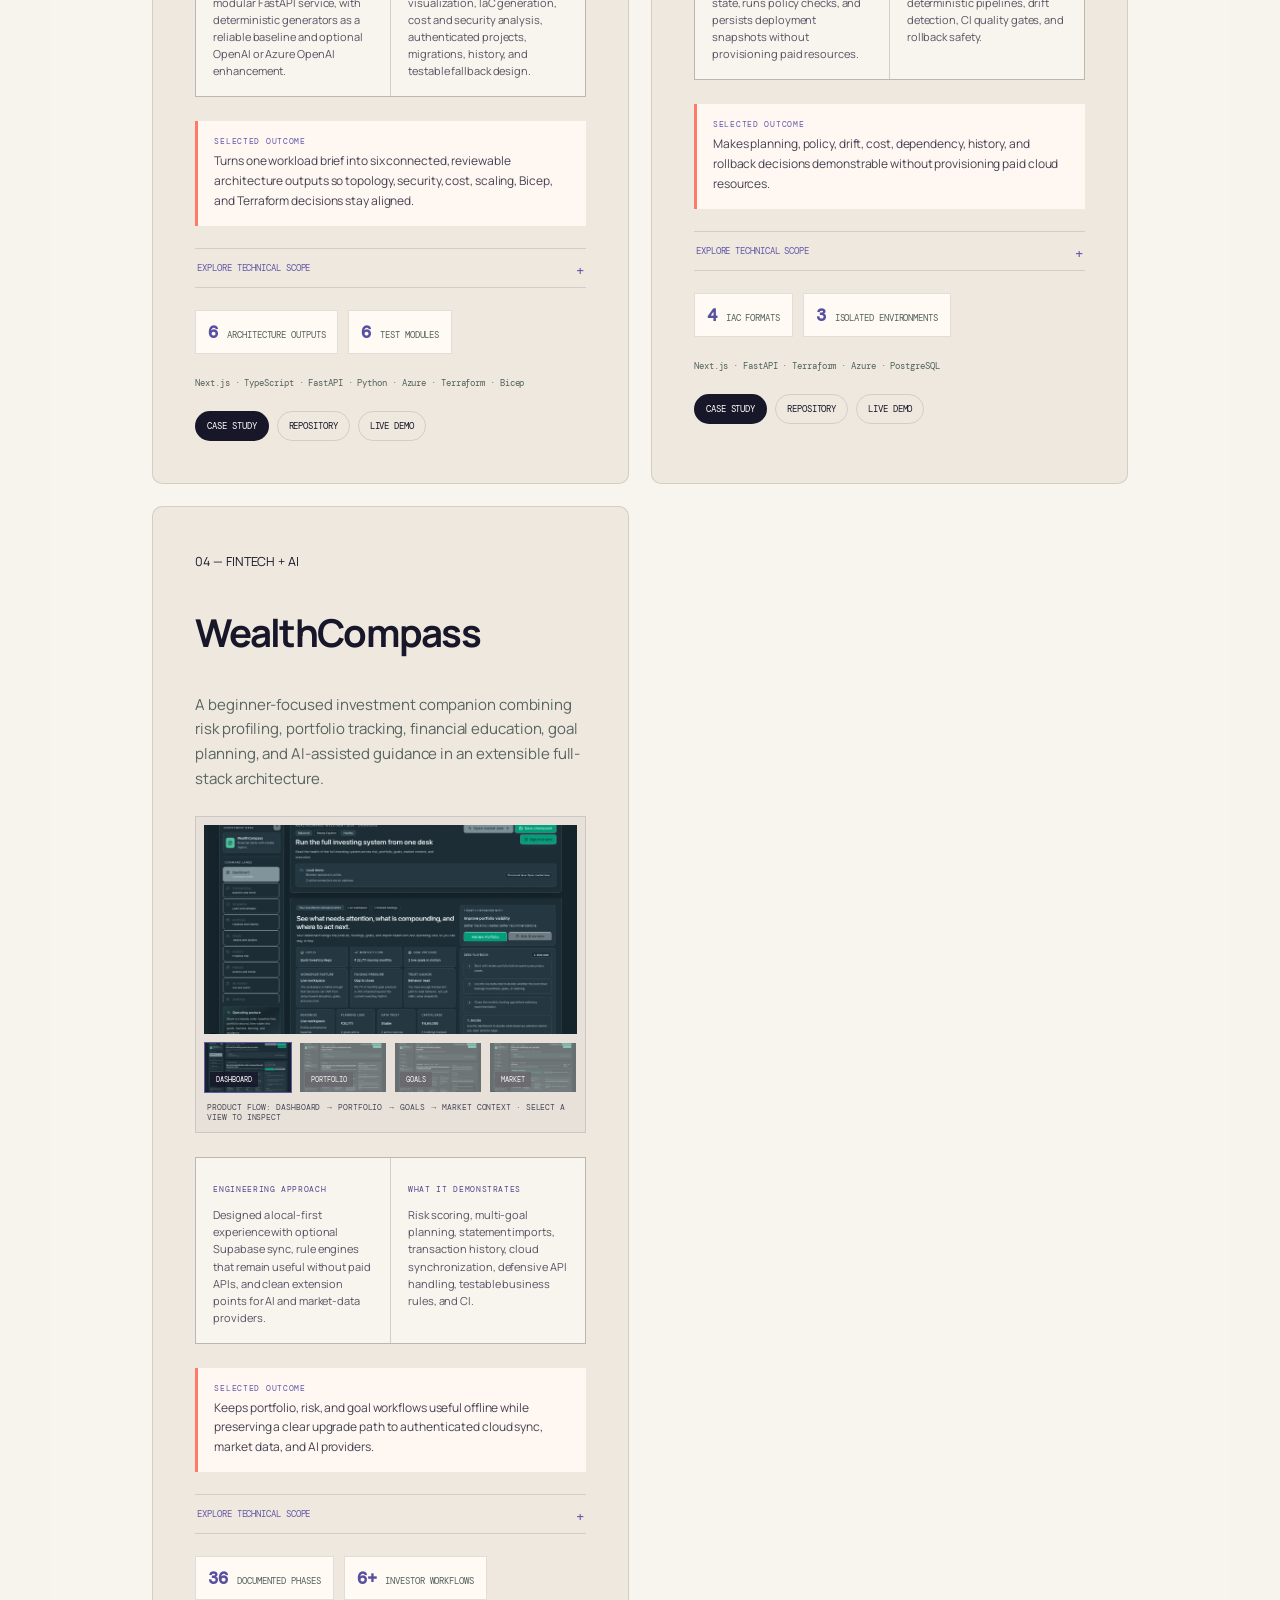
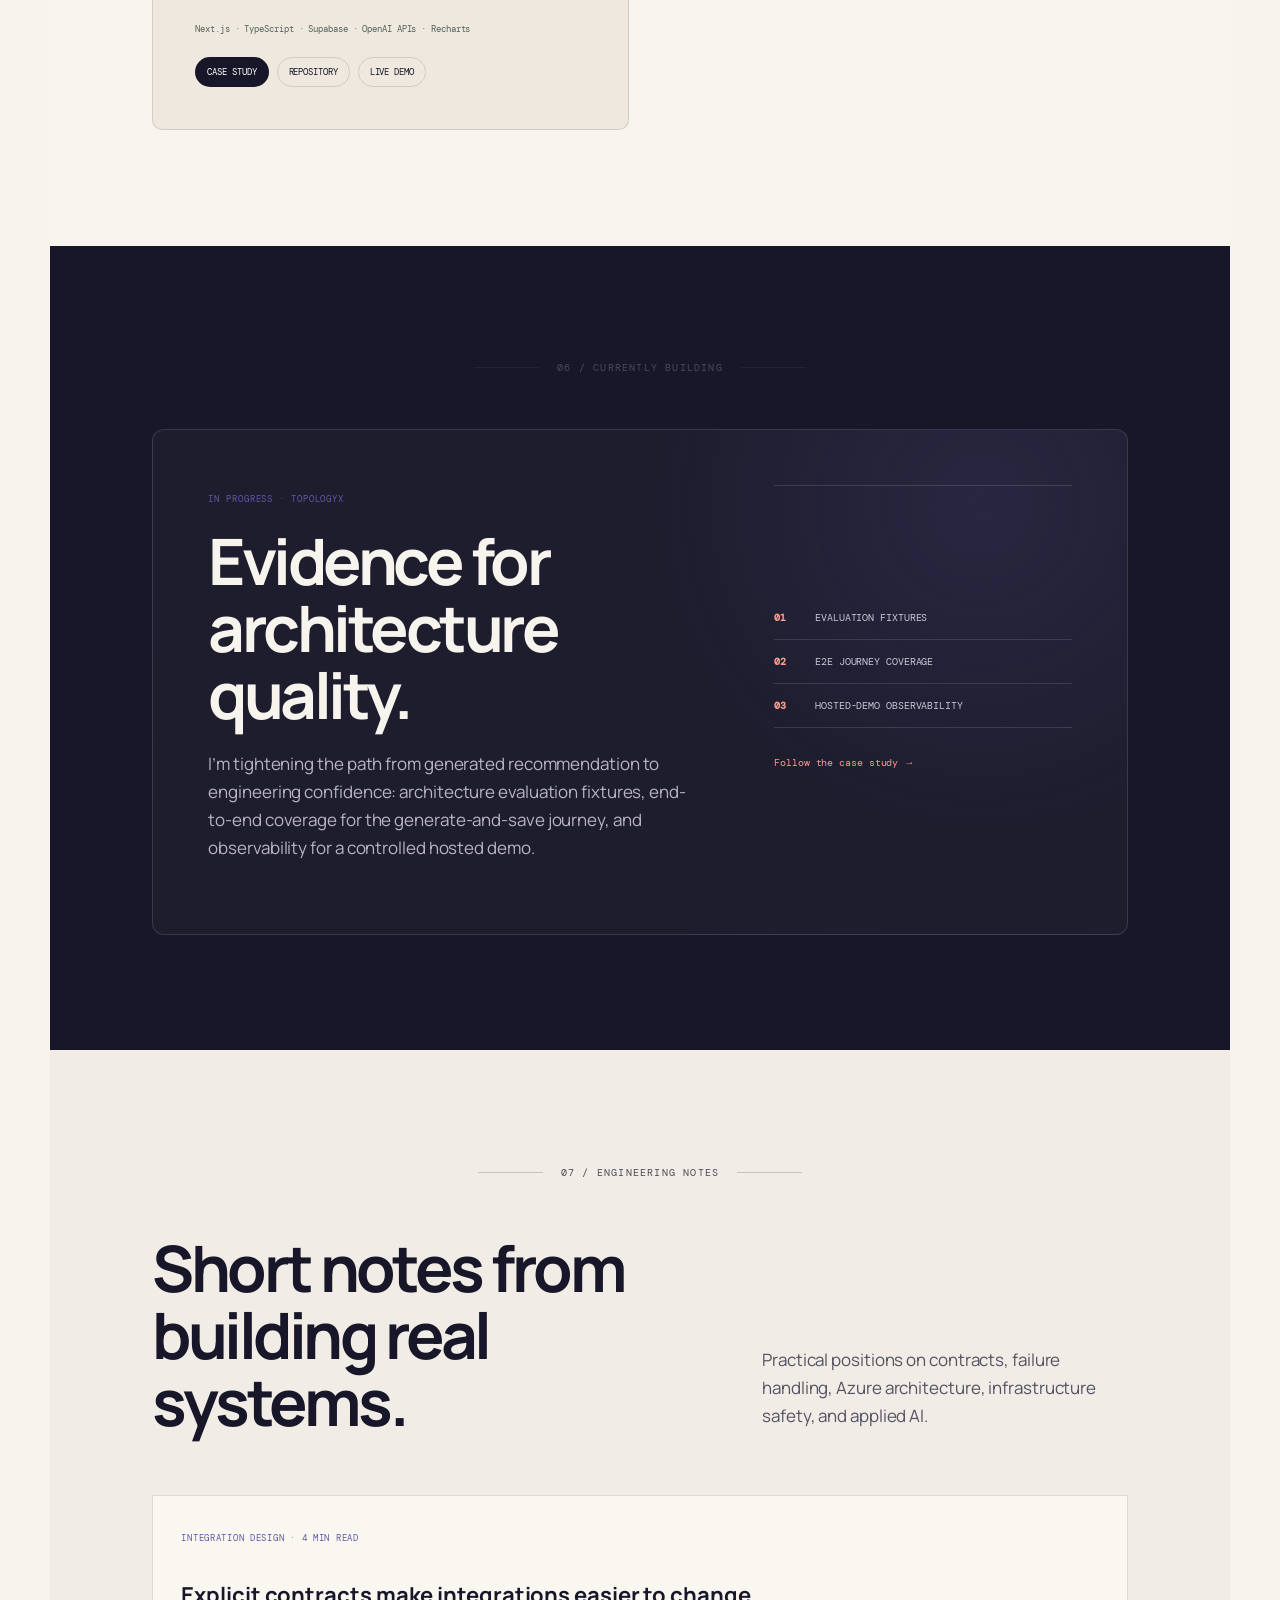
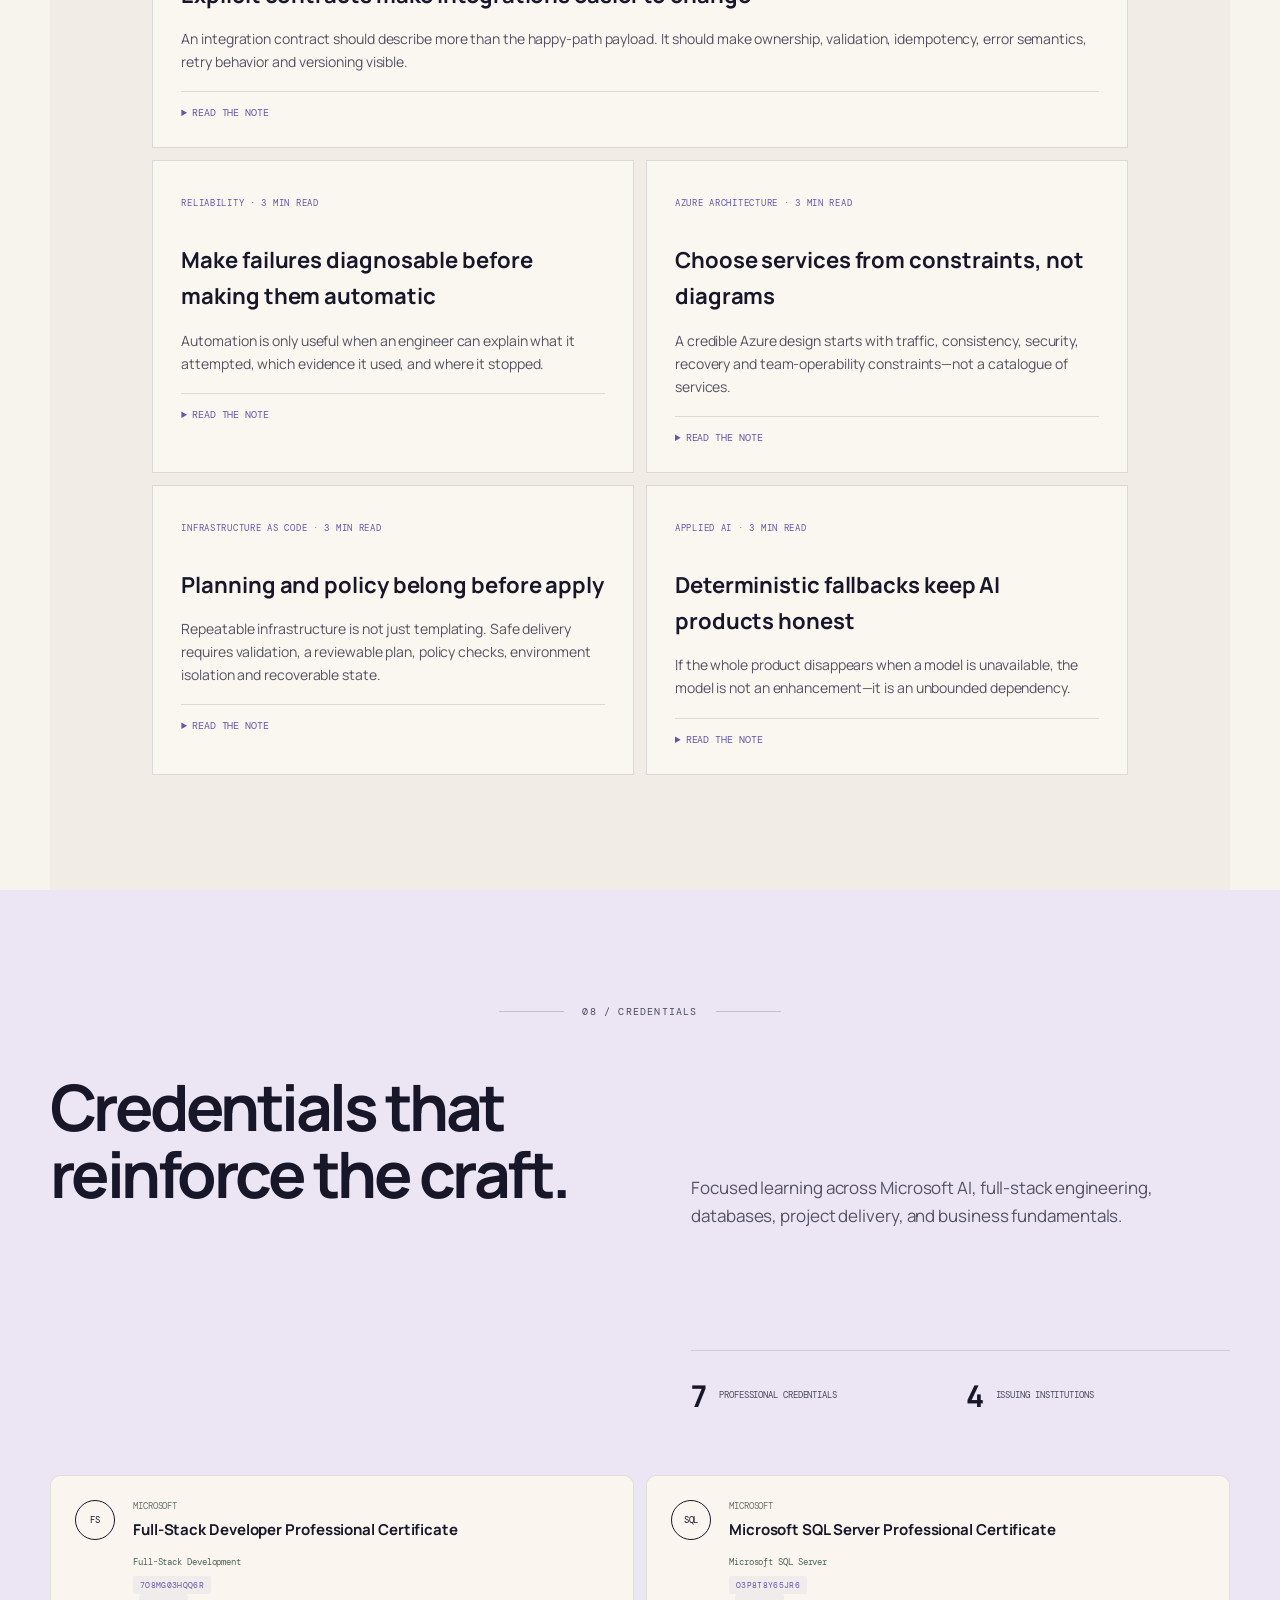
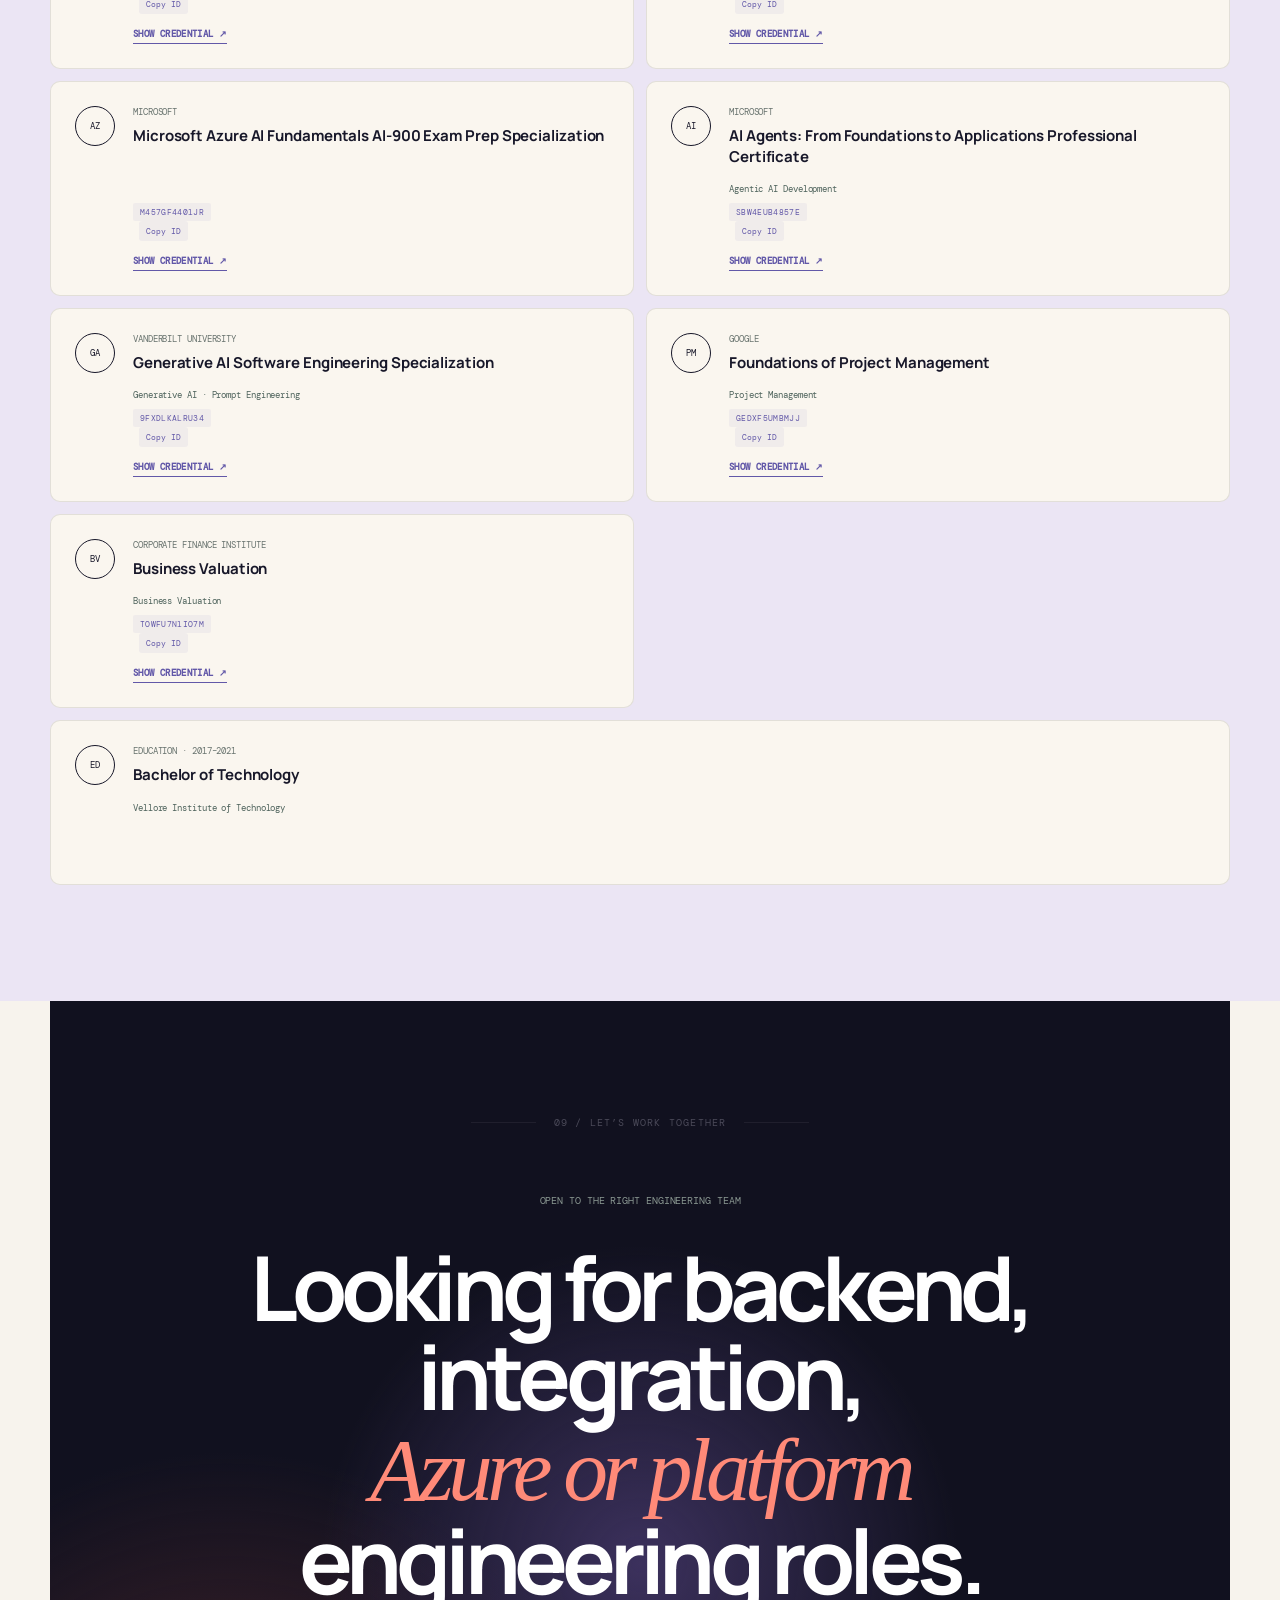
==== commit c179399d: "Add public demo links" ====
--- a/index.html
+++ b/index.html
@@ -155,7 +155,7 @@
 <figure class="project-gallery" data-gallery="topologyx"><button type="button" class="gallery-main" aria-label="Open TopologyX screenshot gallery"><img src="assets/projects/topologyx/topologyx-overview.webp" alt="TopologyX landing page showing the Azure architecture copilot overview and recommended services" width="1600" height="1000" loading="lazy" decoding="async"></button><div class="gallery-thumbs topologyx" role="list"><button type="button" class="active" data-src="assets/projects/topologyx/topologyx-overview.webp" data-alt="TopologyX landing page showing the Azure architecture copilot overview and recommended services"><img src="assets/projects/topologyx/topologyx-overview.webp" alt="" loading="lazy" decoding="async"><span>Overview</span></button><button type="button" data-src="assets/projects/topologyx/topologyx-generator-diagram.webp" data-alt="TopologyX generator showing an Azure architecture topology with ingress, API management, functions, messaging and data services"><img src="assets/projects/topologyx/topologyx-generator-diagram.webp" alt="" loading="lazy" decoding="async"><span>Topology</span></button><button type="button" data-src="assets/projects/topologyx/topologyx-security-review.webp" data-alt="TopologyX rules-based security review showing HIPAA compliance, identity strategy, network boundary and policy posture"><img src="assets/projects/topologyx/topologyx-security-review.webp" alt="" loading="lazy" decoding="async"><span>Security</span></button><button type="button" data-src="assets/projects/topologyx/topologyx-iac-output.webp" data-alt="TopologyX Infrastructure as Code view showing Bicep and Terraform modules for foundation, network, identity, data, application and observability"><img src="assets/projects/topologyx/topologyx-iac-output.webp" alt="" loading="lazy" decoding="async"><span>IaC</span></button></div><figcaption>Product flow: overview → topology → security review → IaC modules · Select a view to inspect</figcaption></figure>
 <div class="project-depth"><div><small>ENGINEERING APPROACH</small><p>Split the product into a Next.js architecture workspace and a modular FastAPI service, with deterministic generators as a reliable baseline and optional OpenAI or Azure OpenAI enhancement.</p></div><div><small>WHAT IT DEMONSTRATES</small><p>Azure Well-Architected reasoning, React Flow visualization, IaC generation, cost and security analysis, authenticated projects, migrations, history, and testable fallback design.</p></div></div>
 <p class="selected-outcome"><span>Selected outcome</span> Turns one workload brief into six connected, reviewable architecture outputs so topology, security, cost, scaling, Bicep, and Terraform decisions stay aligned.</p>
-<div class="outcomes"><span><strong>6</strong> architecture outputs</span><span><strong>6</strong> test modules</span></div><b>Next.js &middot; TypeScript &middot; FastAPI &middot; Python &middot; Azure &middot; Terraform &middot; Bicep</b><div class="project-actions"><a href="topologyx.html">Case study</a><a href="https://github.com/codebyaash/TopologyX">Repository</a></div></article><article><small>03 &mdash; PLATFORM ENGINEERING</small><h3>DeployForge</h3>
+<div class="outcomes"><span><strong>6</strong> architecture outputs</span><span><strong>6</strong> test modules</span></div><b>Next.js &middot; TypeScript &middot; FastAPI &middot; Python &middot; Azure &middot; Terraform &middot; Bicep</b><div class="project-actions"><a href="topologyx.html">Case study</a><a href="https://github.com/codebyaash/TopologyX">Repository</a><a href="https://web-mq9phocqs-codebyaashs-projects.vercel.app">Live demo</a></div></article><article><small>03 &mdash; PLATFORM ENGINEERING</small><h3>DeployForge</h3>
 <p>Template-driven IaC platform featuring deployment history, environment tracking, resource visualization, rollback workflows, and cloud cost estimation.</p>
 <figure class="project-gallery" data-gallery="deployforge"><button type="button" class="gallery-main" aria-label="Open DeployForge screenshot gallery"><img src="assets/projects/deployforge/overview-dashboard.webp" alt="DeployForge overview dashboard showing deployment activity, resources and cost estimates" width="1600" height="907" loading="lazy" decoding="async"></button><div class="gallery-thumbs" role="list"><button type="button" class="active" data-src="assets/projects/deployforge/overview-dashboard.webp" data-alt="DeployForge overview dashboard showing deployment activity, resources and cost estimates"><img src="assets/projects/deployforge/overview-dashboard.webp" alt="" loading="lazy" decoding="async"><span>Overview</span></button><button type="button" data-src="assets/projects/deployforge/upload-plan.webp" data-alt="DeployForge infrastructure template upload and deployment planning interface"><img src="assets/projects/deployforge/upload-plan.webp" alt="" loading="lazy" decoding="async"><span>Plan</span></button><button type="button" data-src="assets/projects/deployforge/resource-graph.webp" data-alt="DeployForge interactive infrastructure resource dependency graph"><img src="assets/projects/deployforge/resource-graph.webp" alt="" loading="lazy" decoding="async"><span>Graph</span></button></div><figcaption>Real product captures · Select a view to inspect</figcaption></figure>
 <div class="project-depth"><div><small>ENGINEERING APPROACH</small><p>Built a simulation-first control plane that parses templates, compares desired and stored state, runs policy checks, and persists deployment snapshots without provisioning paid resources.</p></div><div><small>WHAT IT DEMONSTRATES</small><p>JWT-protected APIs, database migrations, interactive dependency graphs, deterministic pipelines, drift detection, CI quality gates, and rollback safety.</p></div></div>
@@ -165,7 +165,7 @@
 <figure class="project-gallery" data-gallery="wealthcompass"><button type="button" class="gallery-main" aria-label="Open WealthCompass screenshot gallery"><img src="assets/projects/wealthcompass/wealthcompass-dashboard.webp" alt="WealthCompass investment dashboard combining risk posture, portfolio health, monthly goals and next actions" width="1600" height="1000" loading="lazy" decoding="async"></button><div class="gallery-thumbs wealthcompass" role="list"><button type="button" class="active" data-src="assets/projects/wealthcompass/wealthcompass-dashboard.webp" data-alt="WealthCompass investment dashboard combining risk posture, portfolio health, monthly goals and next actions"><img src="assets/projects/wealthcompass/wealthcompass-dashboard.webp" alt="" loading="lazy" decoding="async"><span>Dashboard</span></button><button type="button" data-src="assets/projects/wealthcompass/wealthcompass-portfolio.webp" data-alt="WealthCompass portfolio workspace for holdings, imports, allocation context and transaction coverage"><img src="assets/projects/wealthcompass/wealthcompass-portfolio.webp" alt="" loading="lazy" decoding="async"><span>Portfolio</span></button><button type="button" data-src="assets/projects/wealthcompass/wealthcompass-goals.webp" data-alt="WealthCompass goals workspace showing monthly funding pressure, planning steps and goal priority guidance"><img src="assets/projects/wealthcompass/wealthcompass-goals.webp" alt="" loading="lazy" decoding="async"><span>Goals</span></button><button type="button" data-src="assets/projects/wealthcompass/wealthcompass-market.webp" data-alt="WealthCompass market workspace showing sector leadership and portfolio-first market context"><img src="assets/projects/wealthcompass/wealthcompass-market.webp" alt="" loading="lazy" decoding="async"><span>Market</span></button></div><figcaption>Product flow: dashboard → portfolio → goals → market context · Select a view to inspect</figcaption></figure>
 <div class="project-depth"><div><small>ENGINEERING APPROACH</small><p>Designed a local-first experience with optional Supabase sync, rule engines that remain useful without paid APIs, and clean extension points for AI and market-data providers.</p></div><div><small>WHAT IT DEMONSTRATES</small><p>Risk scoring, multi-goal planning, statement imports, transaction history, cloud synchronization, defensive API handling, testable business rules, and CI.</p></div></div>
 <p class="selected-outcome"><span>Selected outcome</span> Keeps portfolio, risk, and goal workflows useful offline while preserving a clear upgrade path to authenticated cloud sync, market data, and AI providers.</p>
-<div class="outcomes"><span><strong>36</strong> documented phases</span><span><strong>6+</strong> investor workflows</span></div><b>Next.js &middot; TypeScript &middot; Supabase &middot; OpenAI APIs &middot; Recharts</b><div class="project-actions"><a href="wealthcompass.html">Case study</a><a href="https://github.com/codebyaash/WealthCompass">Repository</a></div></article>
+<div class="outcomes"><span><strong>36</strong> documented phases</span><span><strong>6+</strong> investor workflows</span></div><b>Next.js &middot; TypeScript &middot; Supabase &middot; OpenAI APIs &middot; Recharts</b><div class="project-actions"><a href="wealthcompass.html">Case study</a><a href="https://github.com/codebyaash/WealthCompass">Repository</a><a href="https://wealthcompass-update-91kaduizp-codebyaashs-projects.vercel.app">Live demo</a></div></article>
 </div></section>
 <section id="building" class="building-section currently-building"><label>06 / CURRENTLY BUILDING</label><div class="building-card"><div><small>IN PROGRESS · TOPOLOGYX</small><h2>Evidence for architecture quality.</h2><p>I&rsquo;m tightening the path from generated recommendation to engineering confidence: architecture evaluation fixtures, end-to-end coverage for the generate-and-save journey, and observability for a controlled hosted demo.</p></div><div class="building-workstreams"><span><b>01</b> Evaluation fixtures</span><span><b>02</b> E2E journey coverage</span><span><b>03</b> Hosted-demo observability</span><a href="topologyx.html">Follow the case study &rarr;</a></div></div></section>
 <section id="notes" class="writing-section"><label>07 / ENGINEERING NOTES</label><div class="section-intro"><h2>Short notes from<br>building real systems.</h2><p>Practical positions on contracts, failure handling, Azure architecture, infrastructure safety, and applied AI.</p></div><div class="writing-grid">
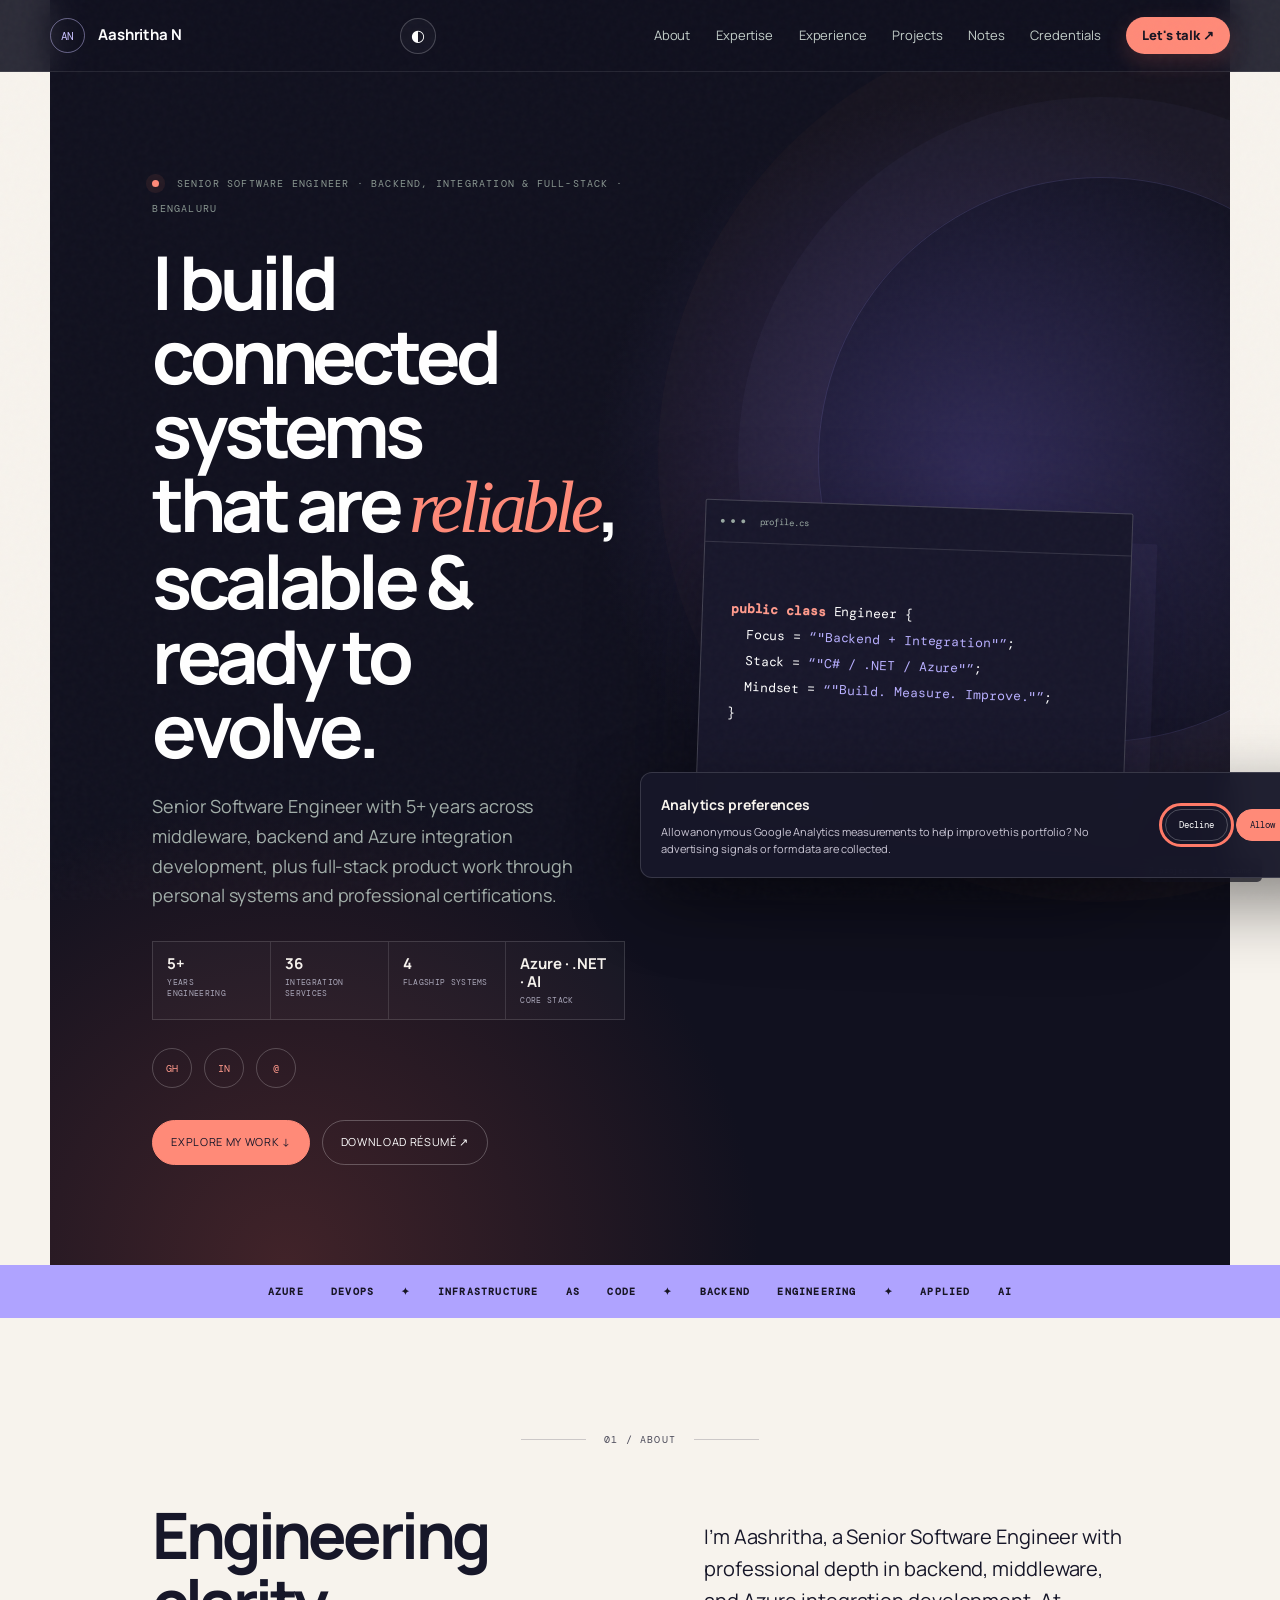
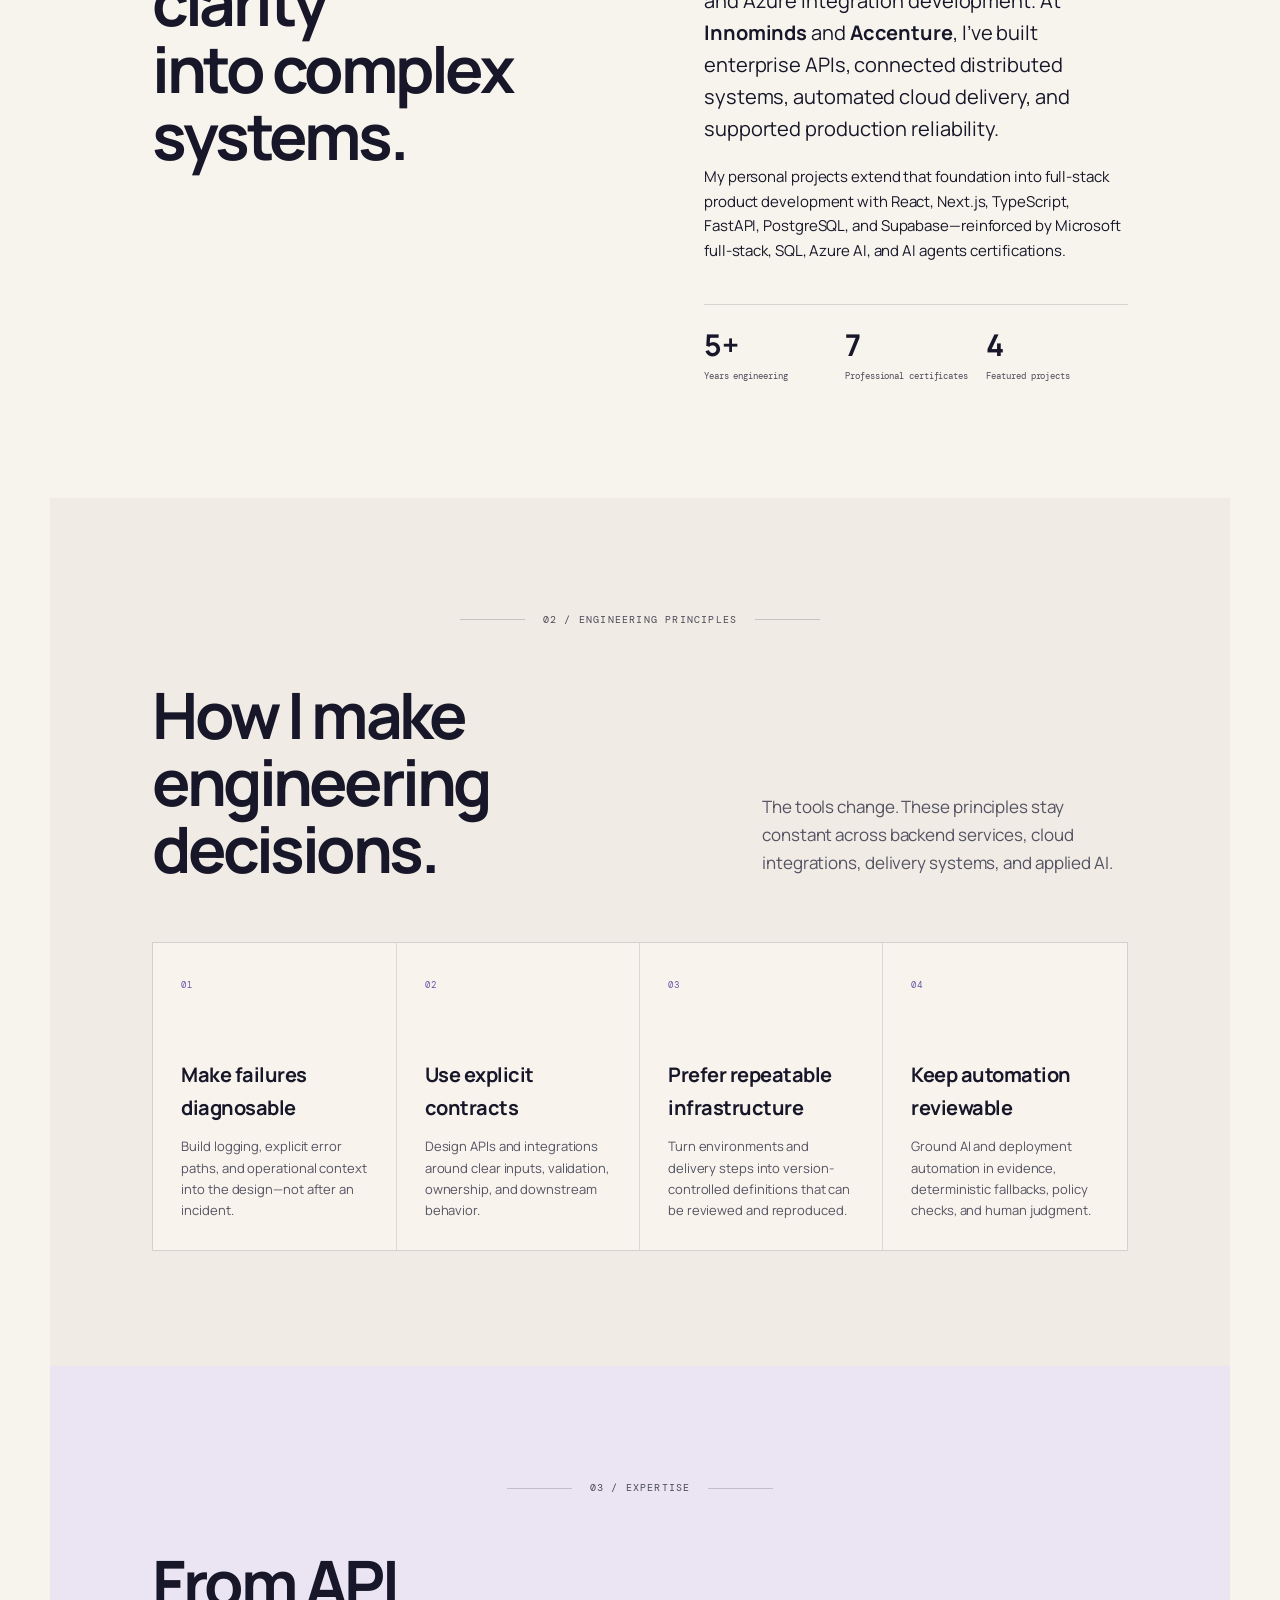
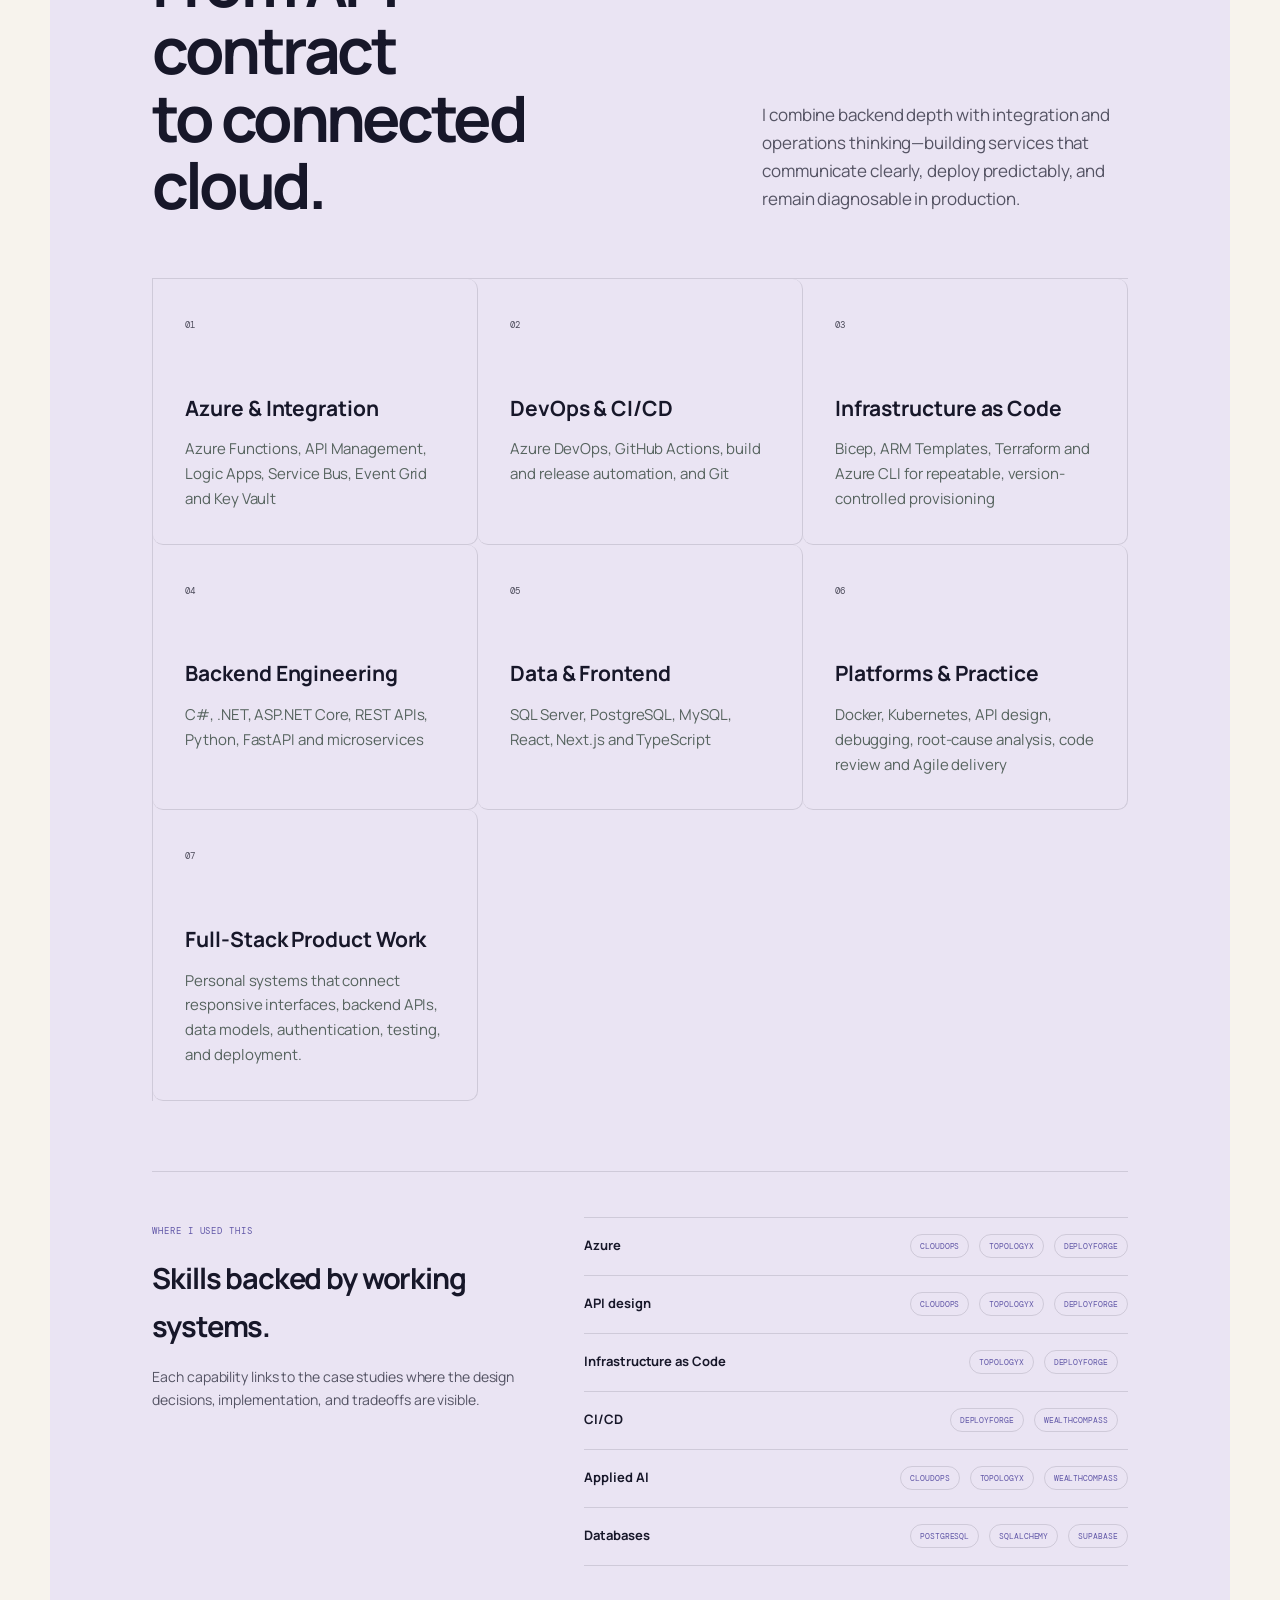
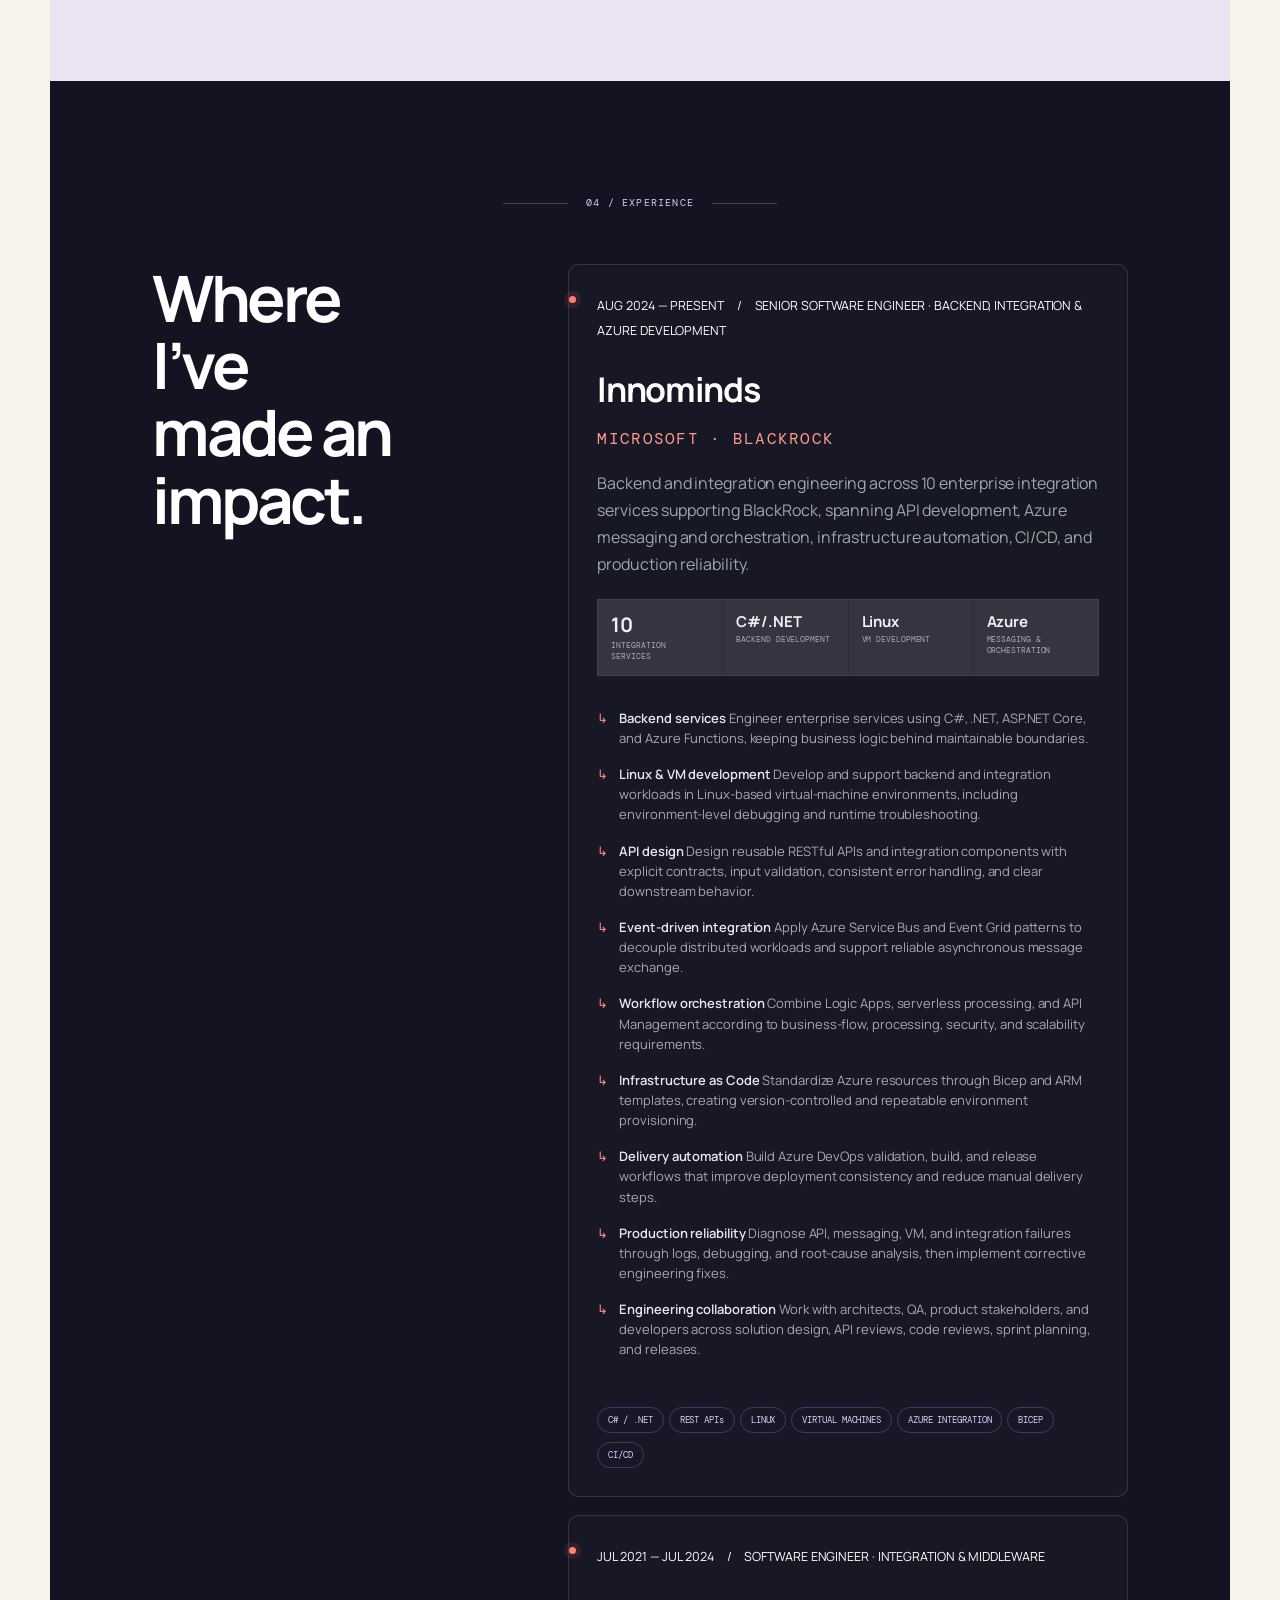
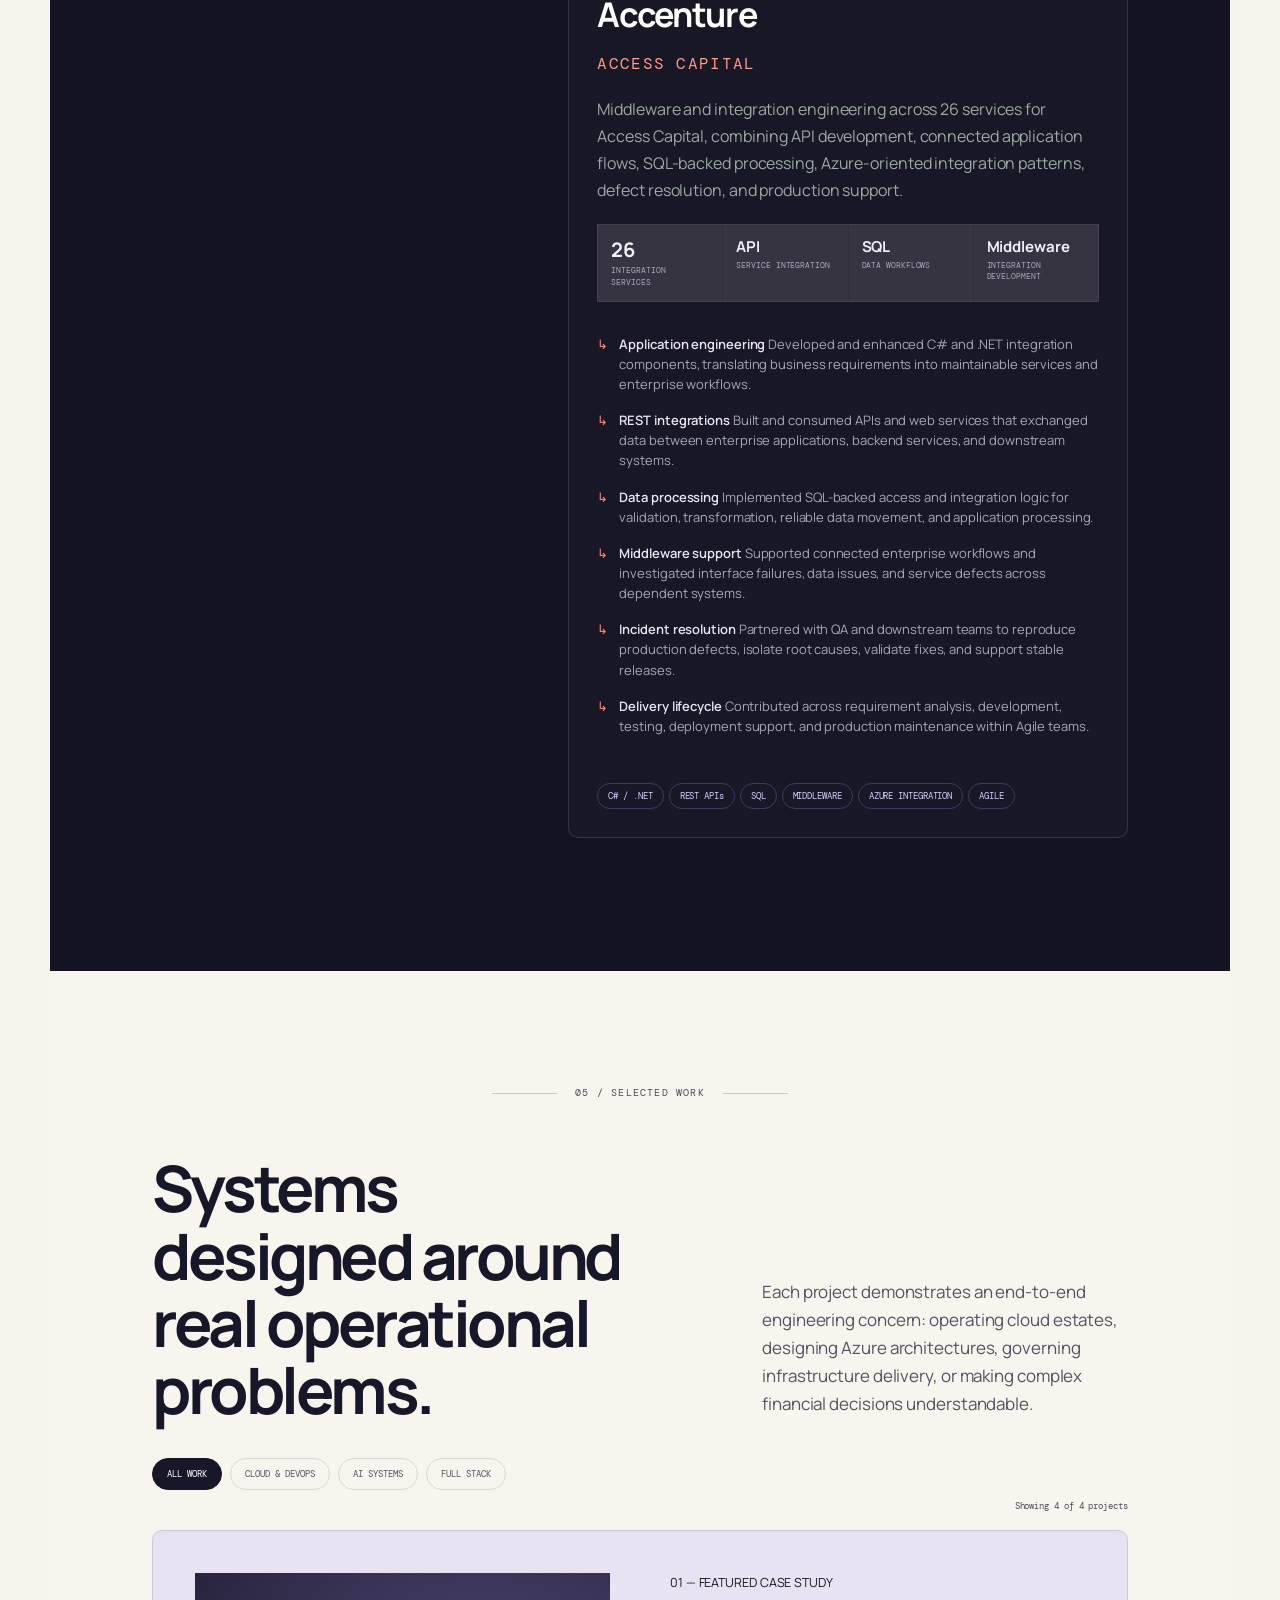
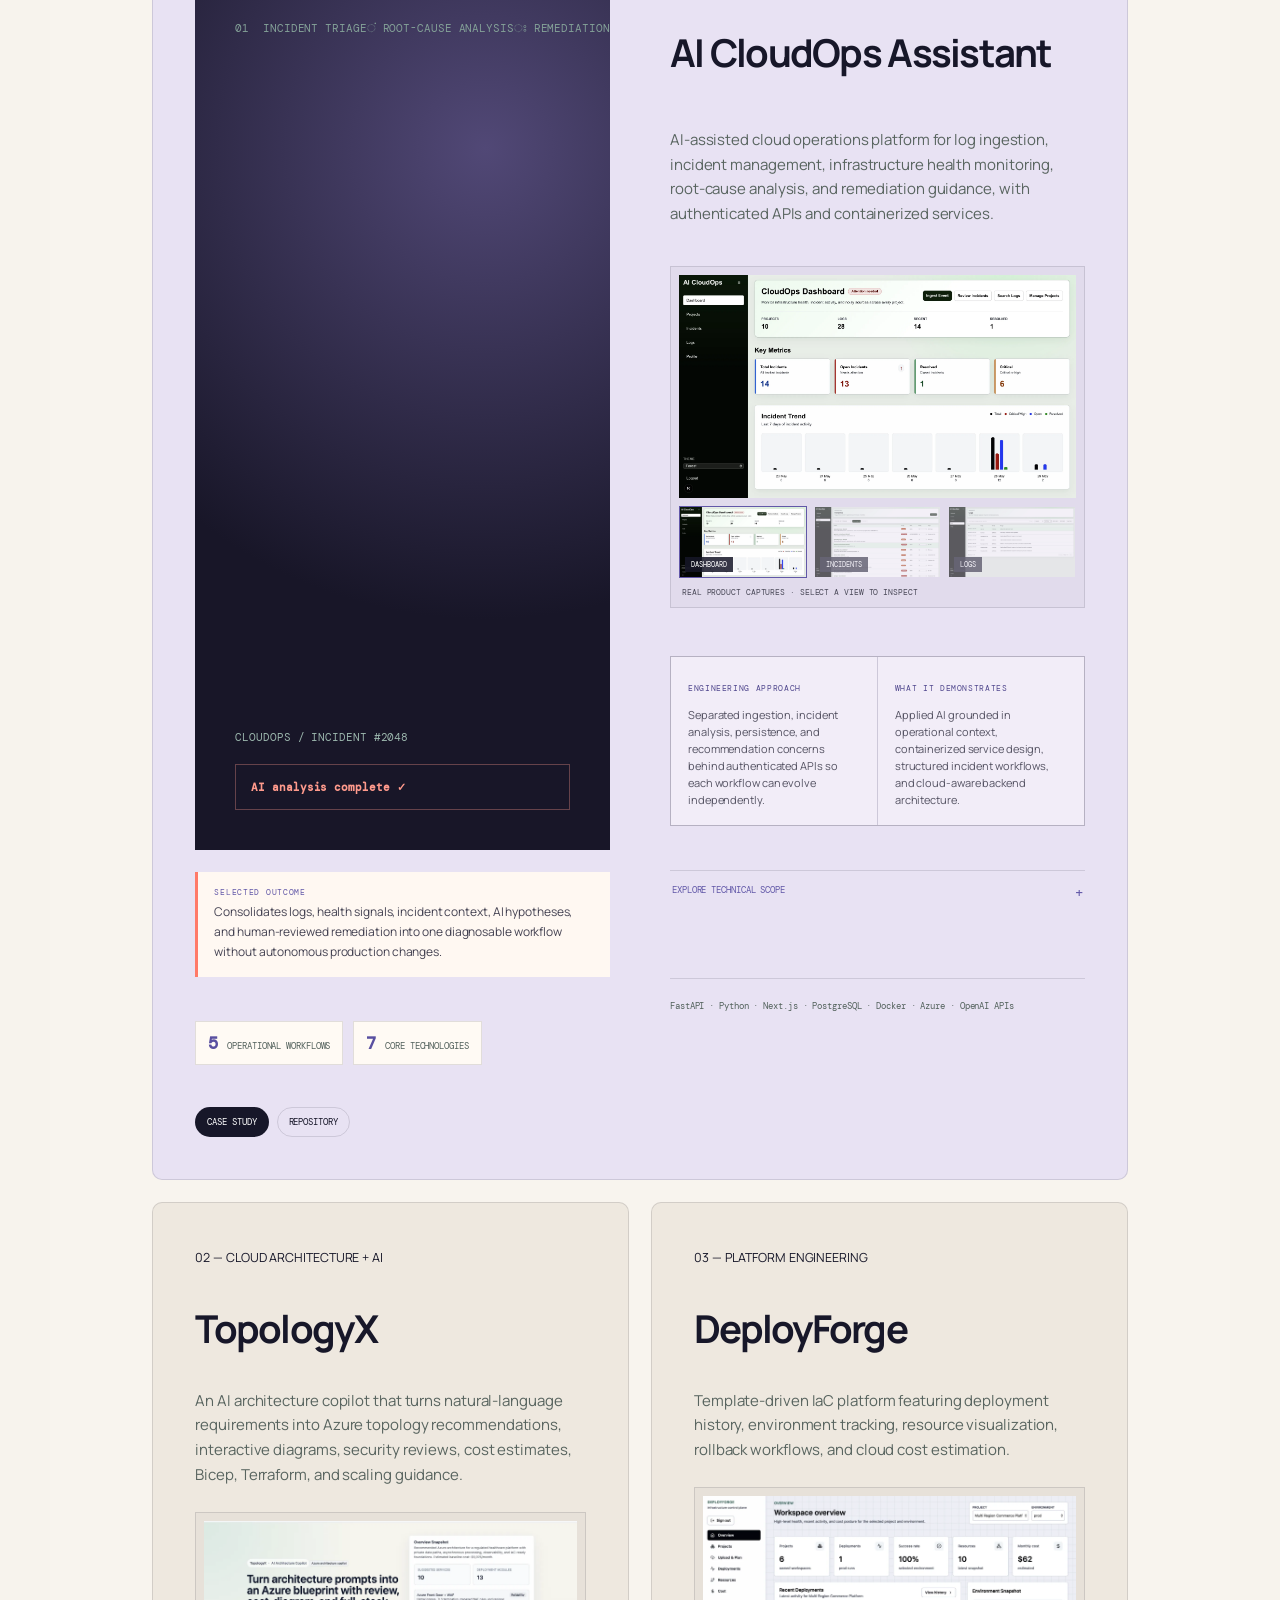
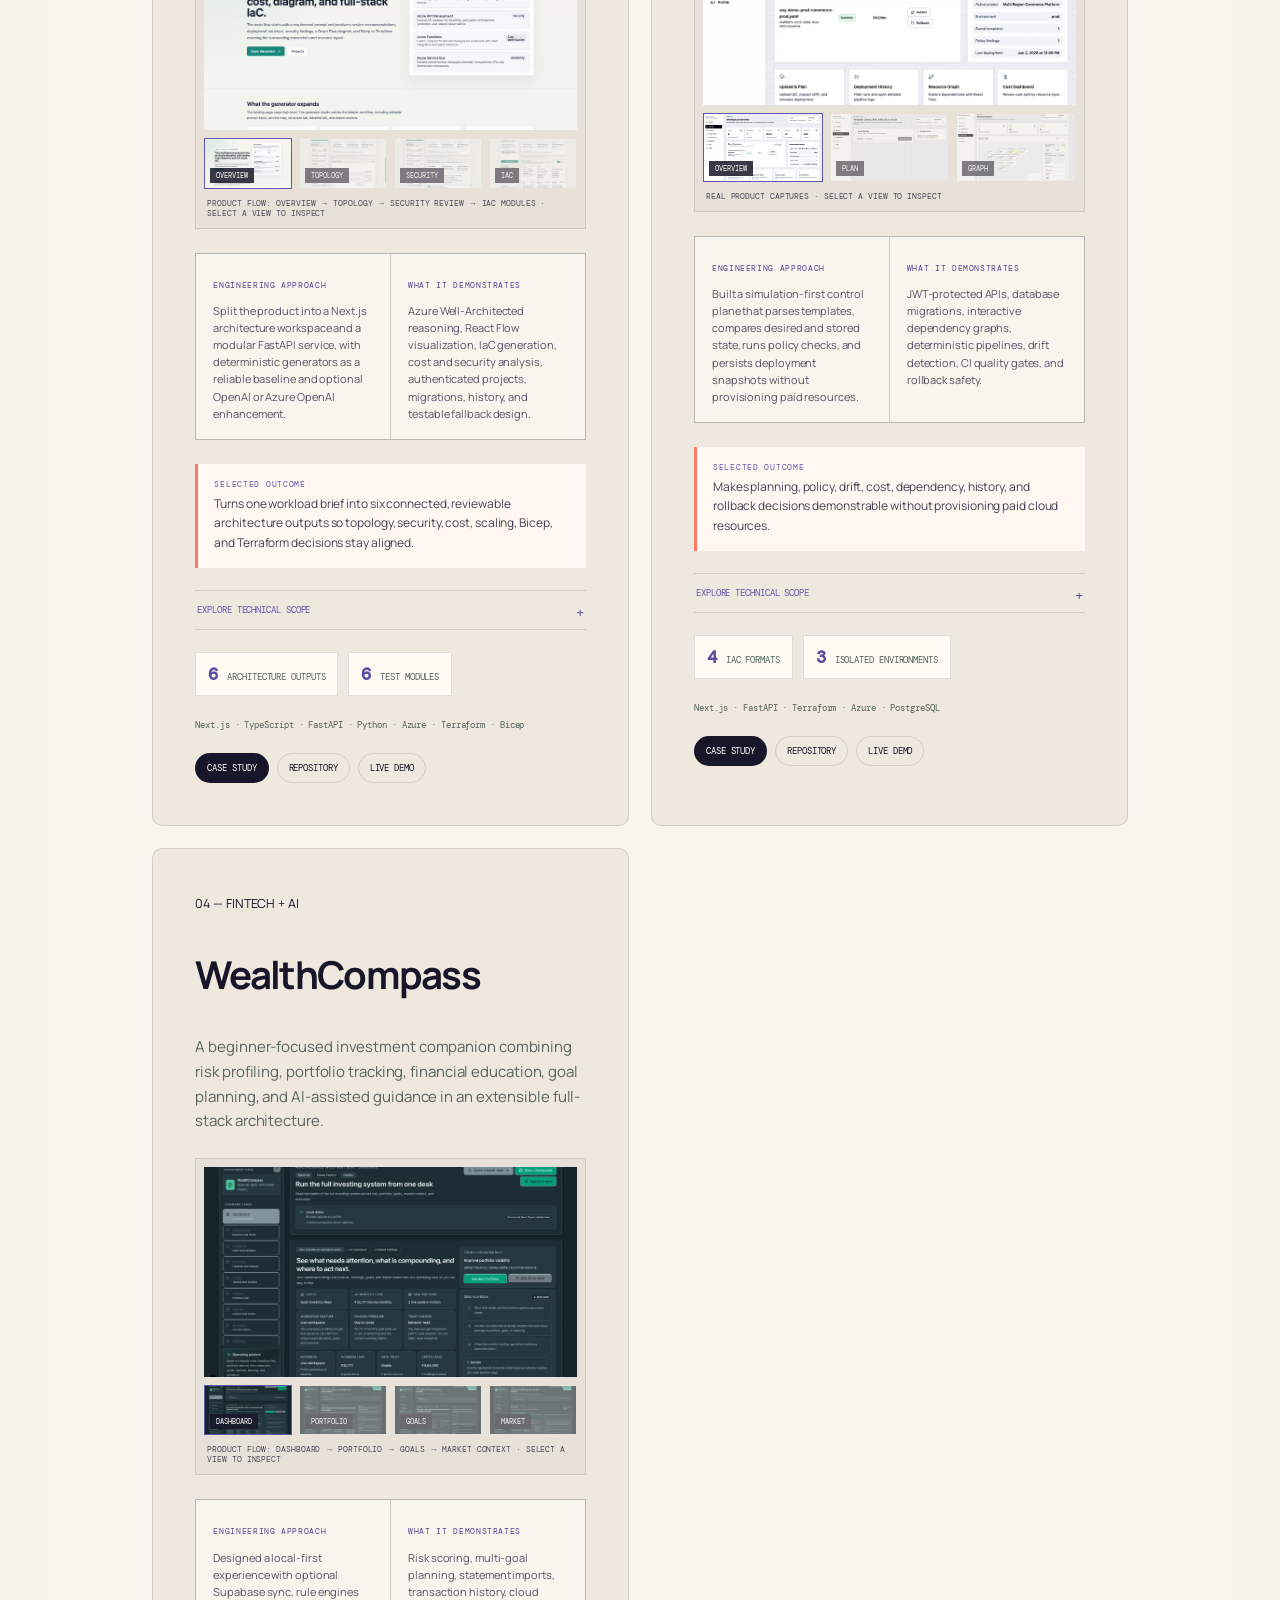
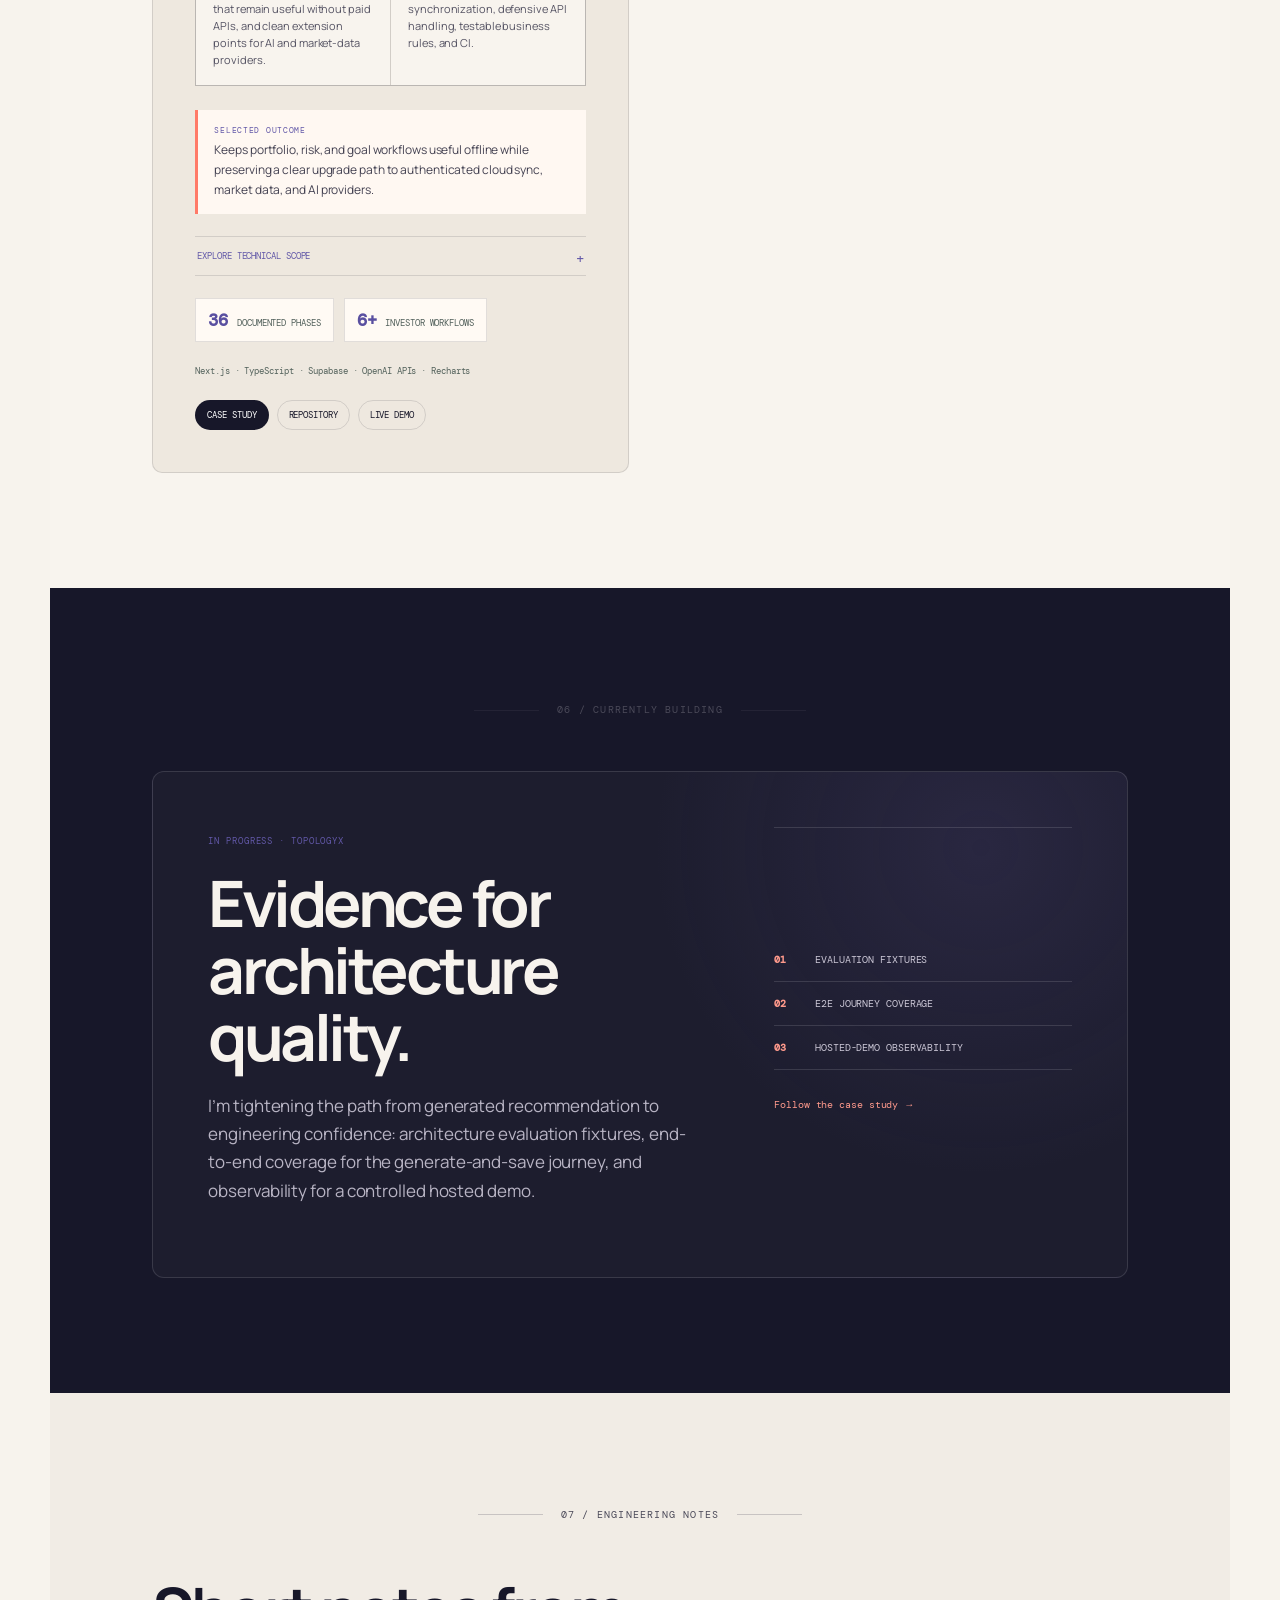
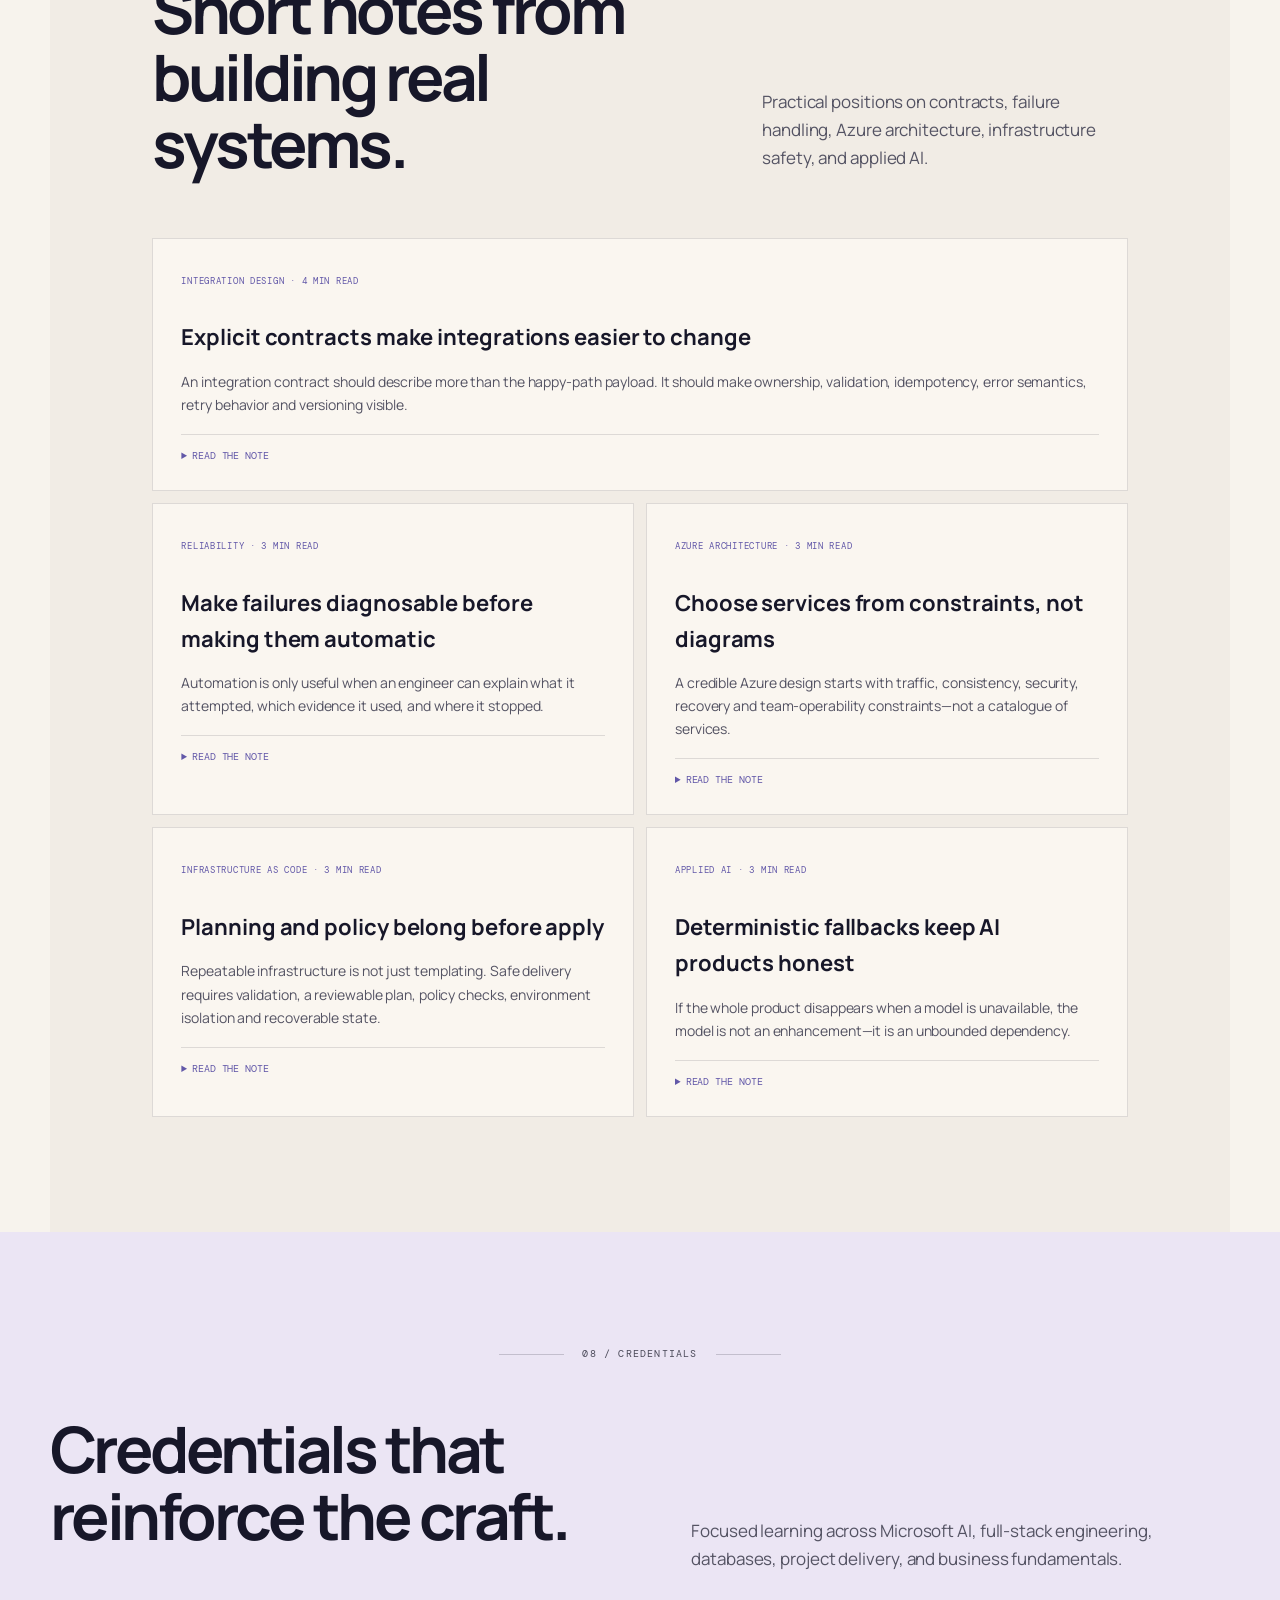
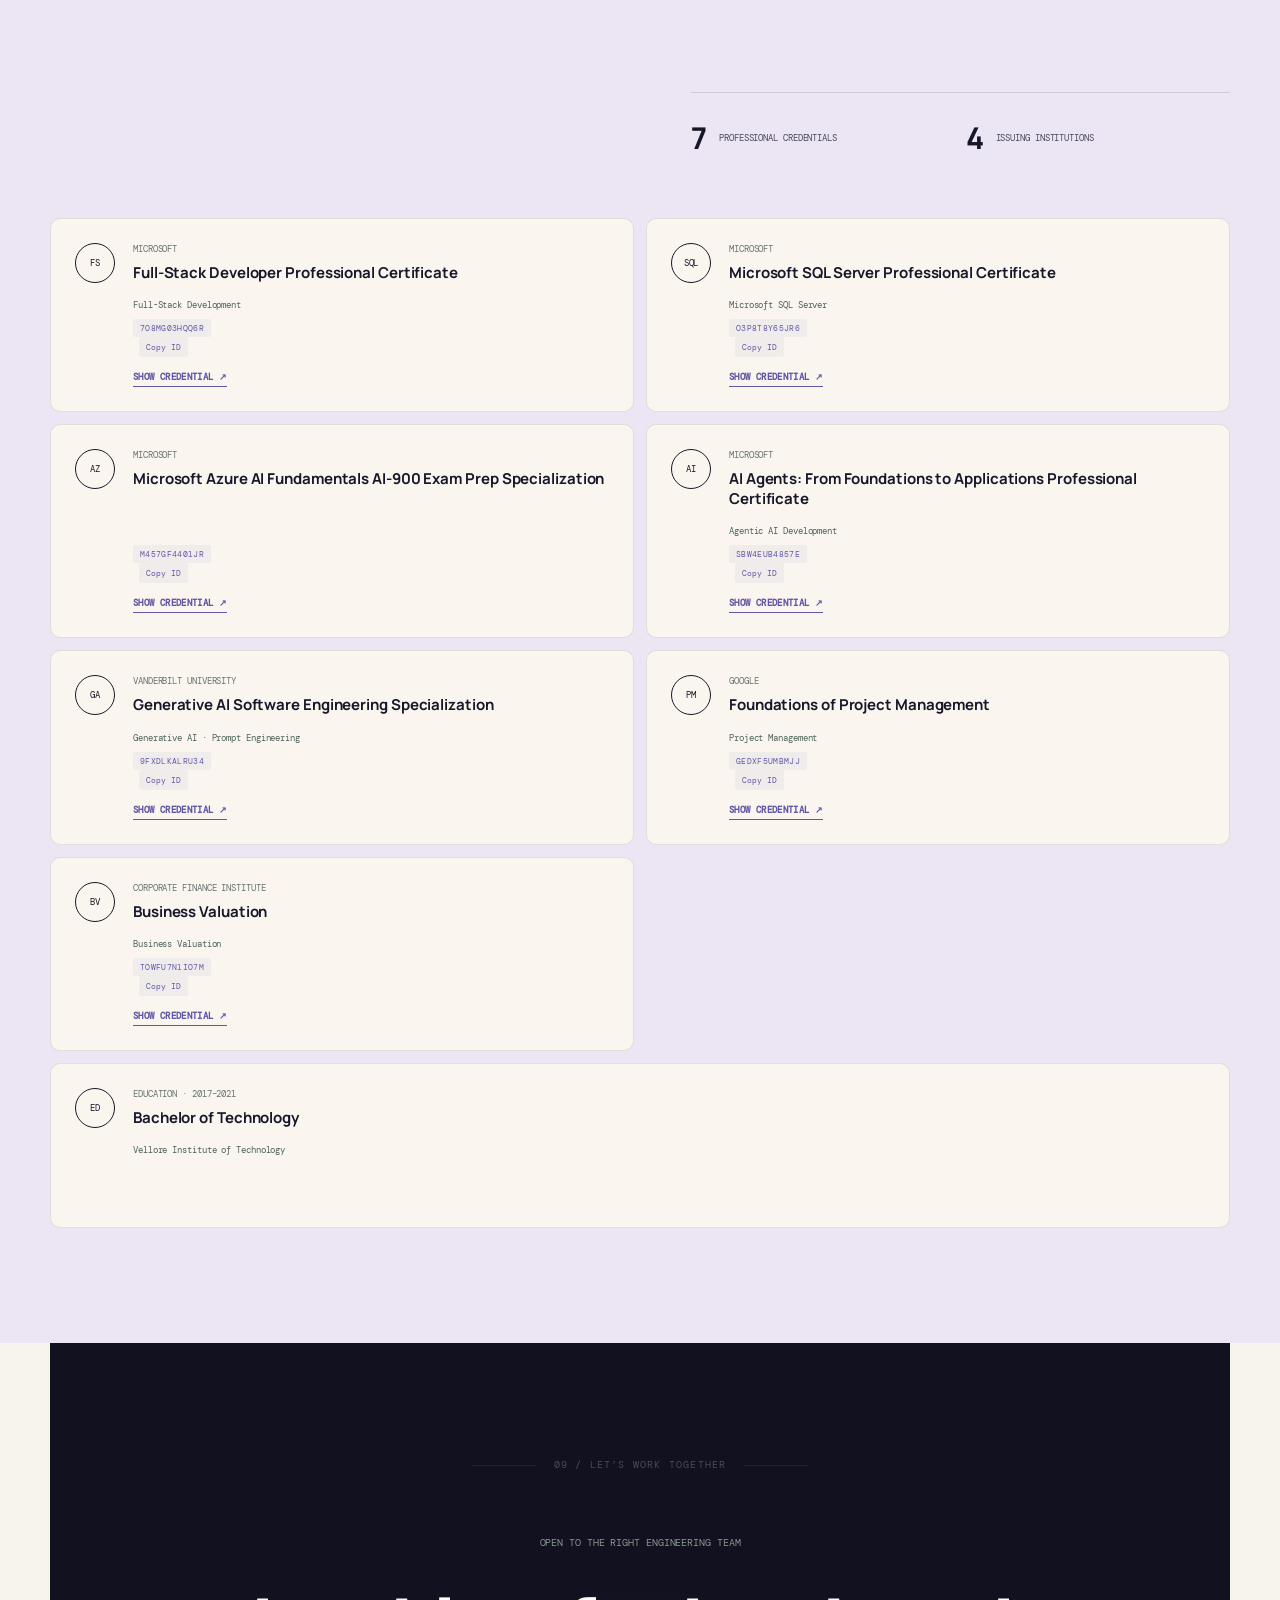
==== commit 98cf2d4a: "Clarify backend integration and full-stack positioning" ====
--- a/index.html
+++ b/index.html
@@ -77,8 +77,8 @@
 <body><a class="skip-link" href="#main-content">Skip to main content</a>
 <header><a class="logo" href="#top"><b>AN</b> Aashritha N</a><button id="menu" aria-label="Open menu" aria-expanded="false">&#9776;</button><nav><a href="#about">About</a><a href="#skills">Expertise</a><a href="#experience">Experience</a><a href="#projects">Projects</a><a href="#notes">Notes</a><a href="#credentials">Credentials</a><a class="pill" href="#contact">Let's talk &#8599;</a></nav></header>
 <main id="main-content"><section class="hero" id="top"><div class="reveal">
-<small><i></i> SENIOR SOFTWARE ENGINEER · BACKEND &amp; INTEGRATION · BENGALURU</small><h1>I build connected systems<br>that are <em>reliable</em>,<br>scalable &amp; ready to evolve.</h1>
-<p>Senior Software Engineer with 5+ years building enterprise applications, RESTful APIs, Azure cloud services, event-driven integrations, and automated delivery workflows.</p>
+<small><i></i> SENIOR SOFTWARE ENGINEER · BACKEND, INTEGRATION &amp; FULL-STACK · BENGALURU</small><h1>I build connected systems<br>that are <em>reliable</em>,<br>scalable &amp; ready to evolve.</h1>
+<p>Senior Software Engineer with 5+ years across middleware, backend and Azure integration development, plus full-stack product work through personal systems and professional certifications.</p>
 <div class="impact-snapshot" aria-label="Impact snapshot"><span><strong>5+</strong> years engineering</span><span><strong>36</strong> integration services</span><span><strong>4</strong> flagship systems</span><span><strong>Azure · .NET · AI</strong> core stack</span></div>
 <div class="hero-socials"><a href="https://github.com/codebyaash" aria-label="GitHub (GH)">GH</a><a href="https://www.linkedin.com/in/aashritha-nagesh-333748250" aria-label="LinkedIn (IN)">IN</a><a href="mailto:codebyaash@gmail.com" aria-label="Email (@)">@</a></div>
 <div class="actions">
@@ -97,8 +97,8 @@
 <section id="about"><label>01 / ABOUT</label><div class="cols">
 <h2>Engineering clarity<br>into complex systems.</h2>
 <div>
-<p class="lead">I&rsquo;m Aashritha, a Senior Software Engineer specializing in backend and integration engineering. Across roles at <b>Innominds</b> and <b>Accenture</b>, I&rsquo;ve built enterprise APIs, connected distributed systems, automated cloud delivery, and supported production reliability.</p>
-<p>My core toolkit includes C#, .NET, ASP.NET Core, REST APIs, SQL, Azure Functions, API Management, Logic Apps, Service Bus, Event Grid, Infrastructure as Code, CI/CD, Docker, and Kubernetes.</p>
+<p class="lead">I&rsquo;m Aashritha, a Senior Software Engineer with professional depth in backend, middleware, and Azure integration development. At <b>Innominds</b> and <b>Accenture</b>, I&rsquo;ve built enterprise APIs, connected distributed systems, automated cloud delivery, and supported production reliability.</p>
+<p>My personal projects extend that foundation into full-stack product development with React, Next.js, TypeScript, FastAPI, PostgreSQL, and Supabase—reinforced by Microsoft full-stack, SQL, Azure AI, and AI agents certifications.</p>
 <div class="stats">
 <b>5+<small>Years engineering</small></b><b>7<small>Professional certificates</small></b><b>4<small>Featured projects</small></b>
 </div>
@@ -117,6 +117,7 @@
 <article><small>04</small><h3>Backend Engineering</h3><p>C#, .NET, ASP.NET Core, REST APIs, Python, FastAPI and microservices</p></article>
 <article><small>05</small><h3>Data &amp; Frontend</h3><p>SQL Server, PostgreSQL, MySQL, React, Next.js and TypeScript</p></article>
 <article><small>06</small><h3>Platforms &amp; Practice</h3><p>Docker, Kubernetes, API design, debugging, root-cause analysis, code review and Agile delivery</p></article>
+<article><small>07</small><h3>Full-Stack Product Work</h3><p>Personal systems that connect responsive interfaces, backend APIs, data models, authentication, testing, and deployment.</p></article>
 </div><div class="skill-map"><div class="skill-map-copy"><small>WHERE I USED THIS</small><h3>Skills backed by working systems.</h3><p>Each capability links to the case studies where the design decisions, implementation, and tradeoffs are visible.</p></div><div class="skill-map-list">
 <div><strong>Azure</strong><a href="cloudops.html">CloudOps</a><a href="topologyx.html">TopologyX</a><a href="deployforge.html">DeployForge</a></div>
 <div><strong>API design</strong><a href="cloudops.html">CloudOps</a><a href="topologyx.html">TopologyX</a><a href="deployforge.html">DeployForge</a></div>
@@ -128,17 +129,17 @@
 <section class="dark" id="experience"><label>04 / EXPERIENCE</label><div class="cols">
 <h2>Where I&rsquo;ve<br>made an impact.</h2>
 <div class="timeline">
-<article><small>AUG 2024 &mdash; PRESENT&#12288;/&#12288;SENIOR SOFTWARE ENGINEER · BACKEND &amp; INTEGRATION ENGINEERING</small><h3>Innominds</h3>
+<article><small>AUG 2024 &mdash; PRESENT&#12288;/&#12288;SENIOR SOFTWARE ENGINEER · BACKEND, INTEGRATION &amp; AZURE DEVELOPMENT</small><h3>Innominds</h3>
 <p class="client-line">Microsoft &middot; BlackRock</p>
 <p>Backend and integration engineering across 10 enterprise integration services supporting BlackRock, spanning API development, Azure messaging and orchestration, infrastructure automation, CI/CD, and production reliability.</p>
 <div class="role-metrics" aria-label="Innominds engineering scope"><span><strong>10</strong> integration services</span><span><strong>C#/.NET</strong> backend development</span><span><strong>Linux</strong> VM development</span><span><strong>Azure</strong> messaging &amp; orchestration</span></div>
 <ul class="role-details"><li><b>Backend services</b> Engineer enterprise services using C#, .NET, ASP.NET Core, and Azure Functions, keeping business logic behind maintainable boundaries.</li><li><b>Linux &amp; VM development</b> Develop and support backend and integration workloads in Linux-based virtual-machine environments, including environment-level debugging and runtime troubleshooting.</li><li><b>API design</b> Design reusable RESTful APIs and integration components with explicit contracts, input validation, consistent error handling, and clear downstream behavior.</li><li><b>Event-driven integration</b> Apply Azure Service Bus and Event Grid patterns to decouple distributed workloads and support reliable asynchronous message exchange.</li><li><b>Workflow orchestration</b> Combine Logic Apps, serverless processing, and API Management according to business-flow, processing, security, and scalability requirements.</li><li><b>Infrastructure as Code</b> Standardize Azure resources through Bicep and ARM templates, creating version-controlled and repeatable environment provisioning.</li><li><b>Delivery automation</b> Build Azure DevOps validation, build, and release workflows that improve deployment consistency and reduce manual delivery steps.</li><li><b>Production reliability</b> Diagnose API, messaging, VM, and integration failures through logs, debugging, and root-cause analysis, then implement corrective engineering fixes.</li><li><b>Engineering collaboration</b> Work with architects, QA, product stakeholders, and developers across solution design, API reviews, code reviews, sprint planning, and releases.</li></ul>
 <span>C# / .NET</span><span>REST APIs</span><span>LINUX</span><span>VIRTUAL MACHINES</span><span>AZURE INTEGRATION</span><span>BICEP</span><span>CI/CD</span></article><article><small>JUL 2021 &mdash; JUL 2024&#12288;/&#12288;SOFTWARE ENGINEER · INTEGRATION &amp; MIDDLEWARE</small><h3>Accenture</h3>
 <p class="client-line">Access Capital</p>
-<p>Integration and middleware engineering across 26 services for Access Capital, covering APIs, data flows, connected applications, SQL-backed processing, defect resolution, and production support.</p>
+<p>Middleware and integration engineering across 26 services for Access Capital, combining API development, connected application flows, SQL-backed processing, Azure-oriented integration patterns, defect resolution, and production support.</p>
 <div class="role-metrics" aria-label="Accenture engineering scope"><span><strong>26</strong> integration services</span><span><strong>API</strong> service integration</span><span><strong>SQL</strong> data workflows</span><span><strong>Middleware</strong> integration development</span></div>
 <ul class="role-details"><li><b>Application engineering</b> Developed and enhanced C# and .NET integration components, translating business requirements into maintainable services and enterprise workflows.</li><li><b>REST integrations</b> Built and consumed APIs and web services that exchanged data between enterprise applications, backend services, and downstream systems.</li><li><b>Data processing</b> Implemented SQL-backed access and integration logic for validation, transformation, reliable data movement, and application processing.</li><li><b>Middleware support</b> Supported connected enterprise workflows and investigated interface failures, data issues, and service defects across dependent systems.</li><li><b>Incident resolution</b> Partnered with QA and downstream teams to reproduce production defects, isolate root causes, validate fixes, and support stable releases.</li><li><b>Delivery lifecycle</b> Contributed across requirement analysis, development, testing, deployment support, and production maintenance within Agile teams.</li></ul>
-<span>C# / .NET</span><span>REST APIs</span><span>SQL</span><span>MIDDLEWARE</span><span>AGILE</span></article>
+<span>C# / .NET</span><span>REST APIs</span><span>SQL</span><span>MIDDLEWARE</span><span>AZURE INTEGRATION</span><span>AGILE</span></article>
 </div>
 </div></section>
 <section id="projects"><label>05 / SELECTED WORK</label><div class="section-intro"><h2>Systems designed around<br>real operational problems.</h2><p>Each project demonstrates an end-to-end engineering concern: operating cloud estates, designing Azure architectures, governing infrastructure delivery, or making complex financial decisions understandable.</p></div>
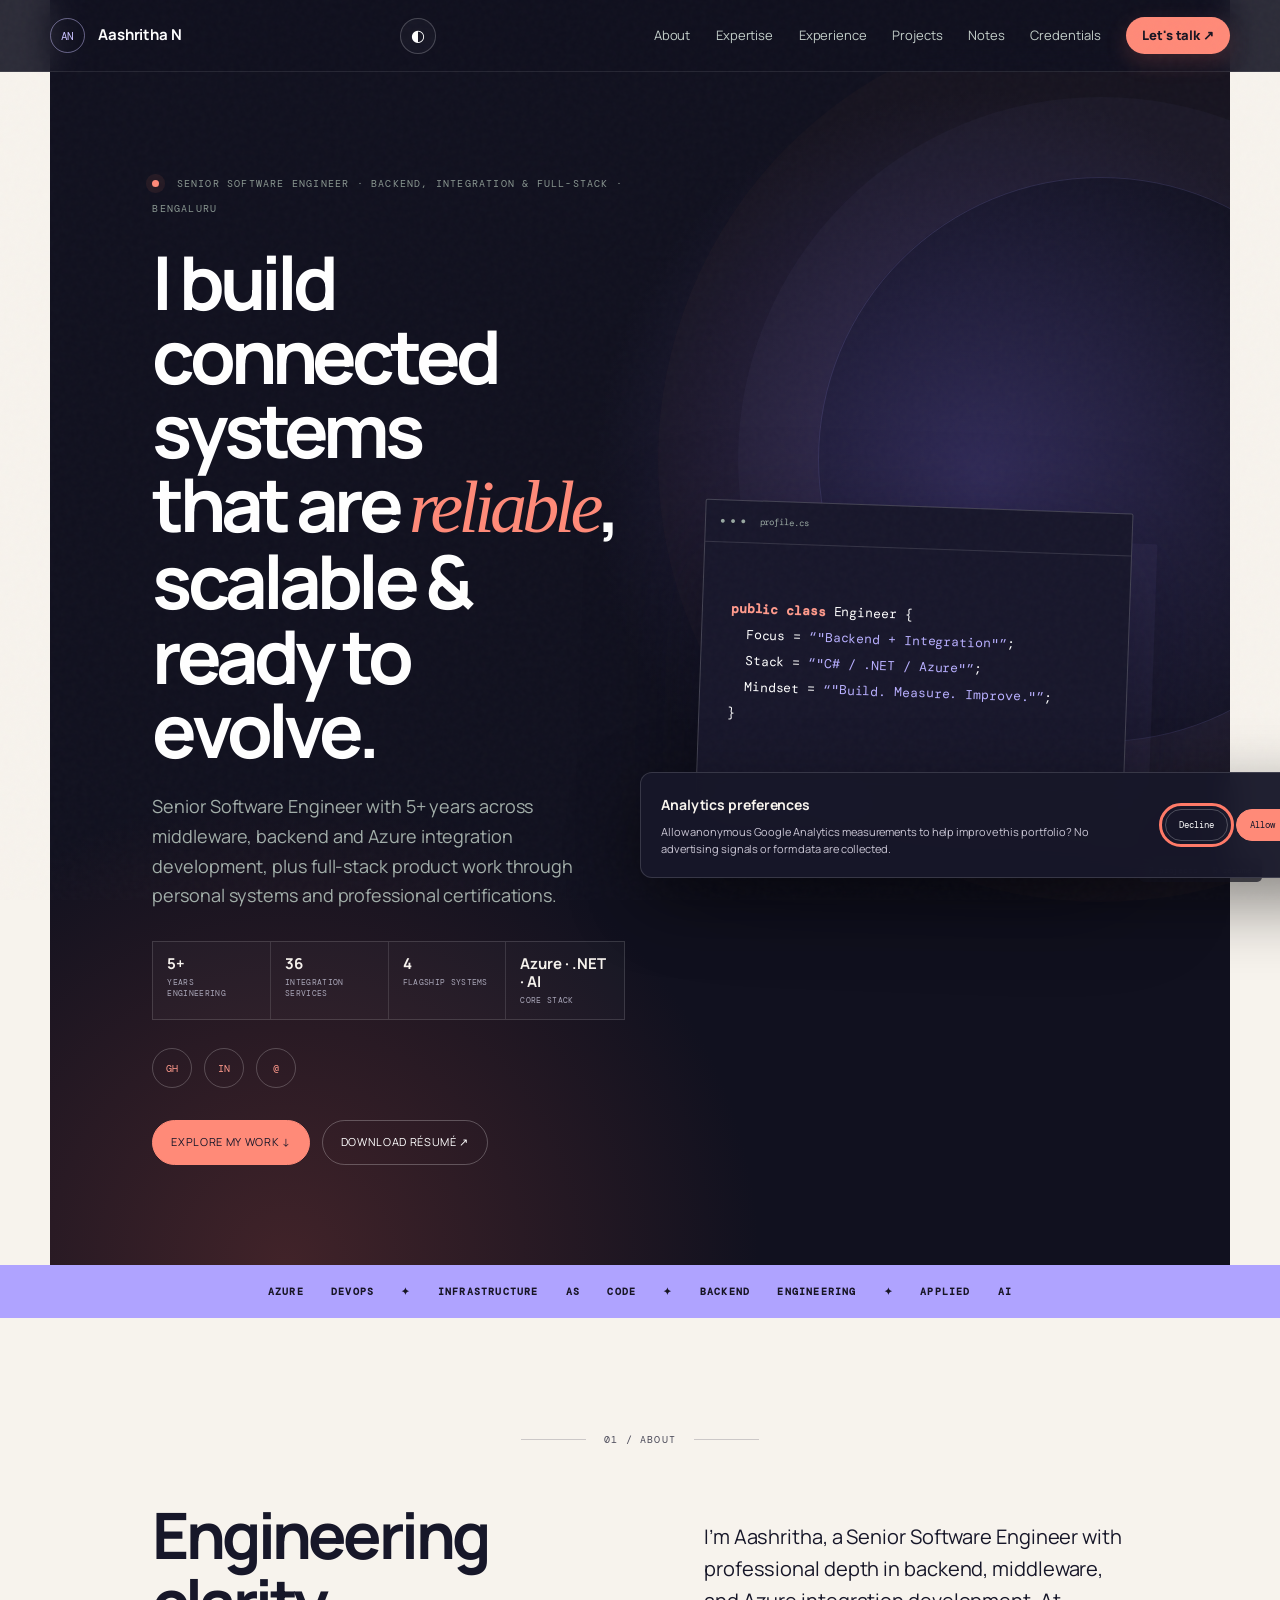
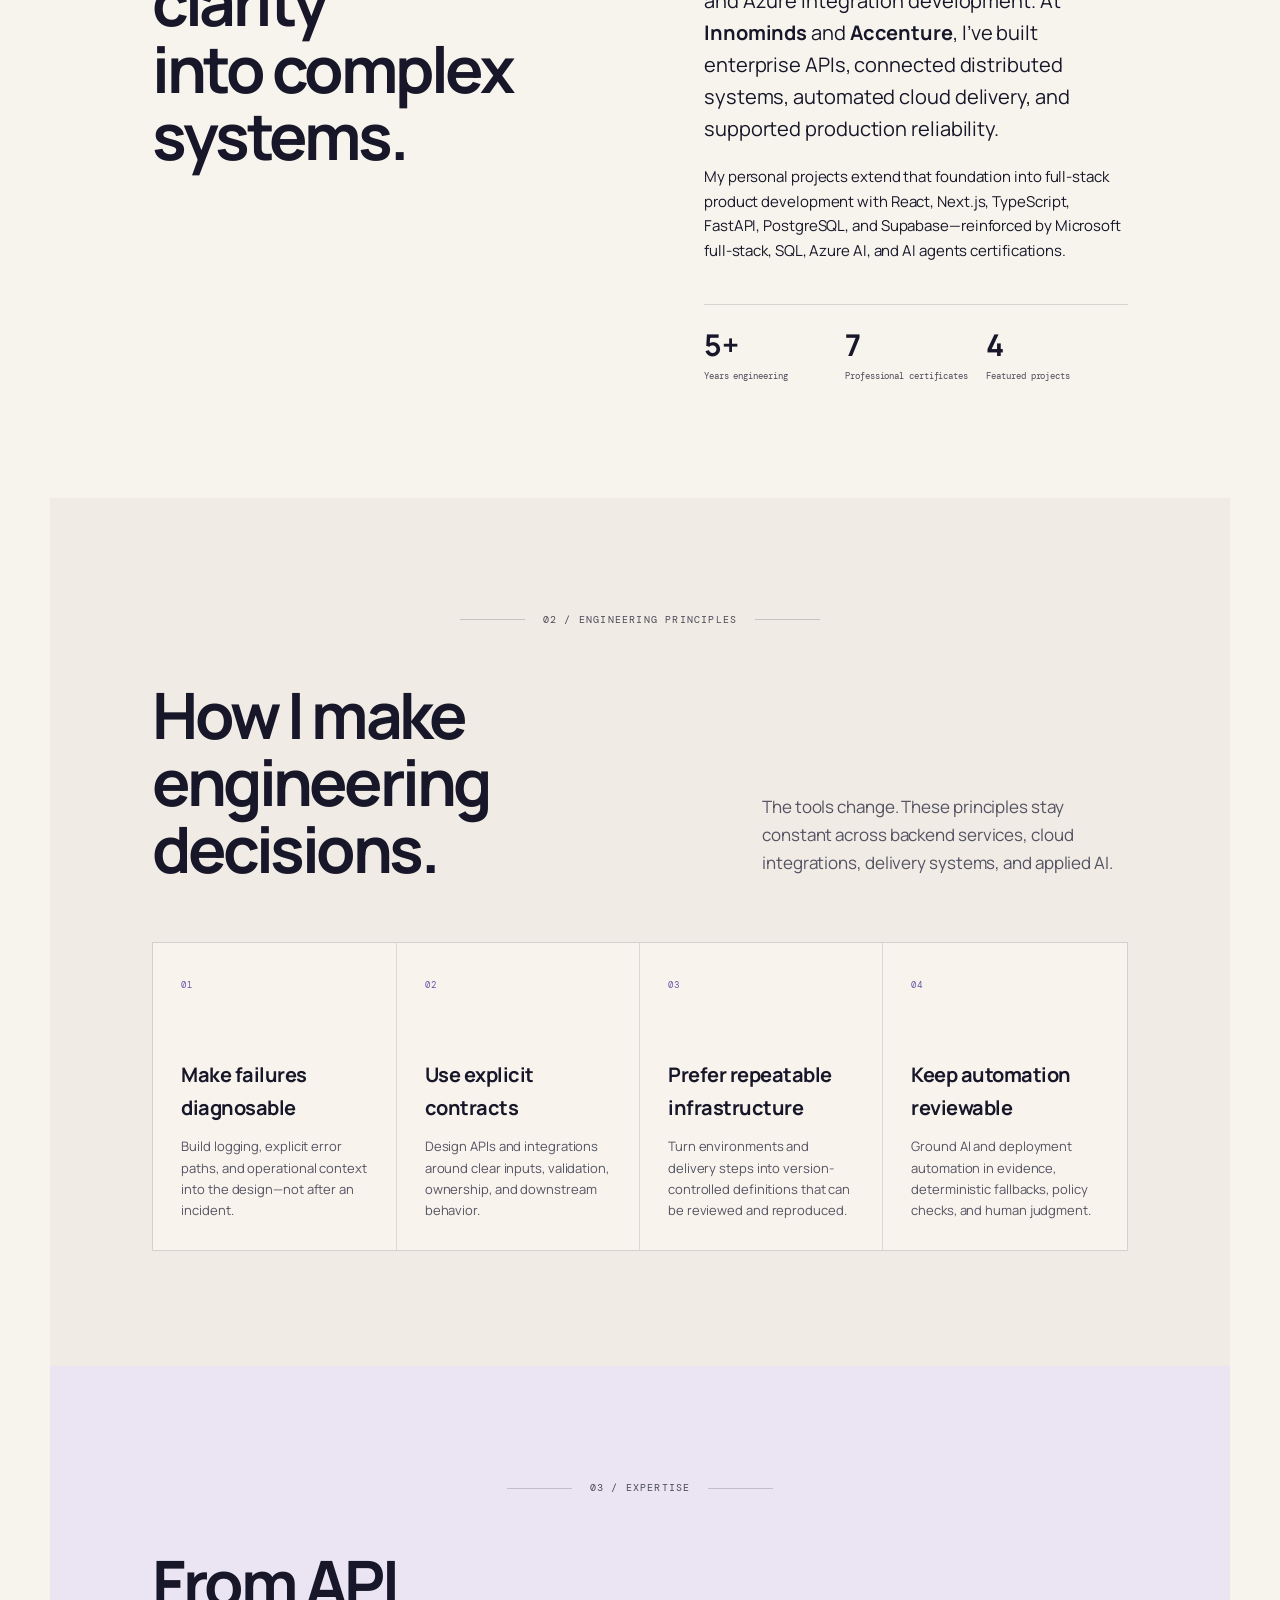
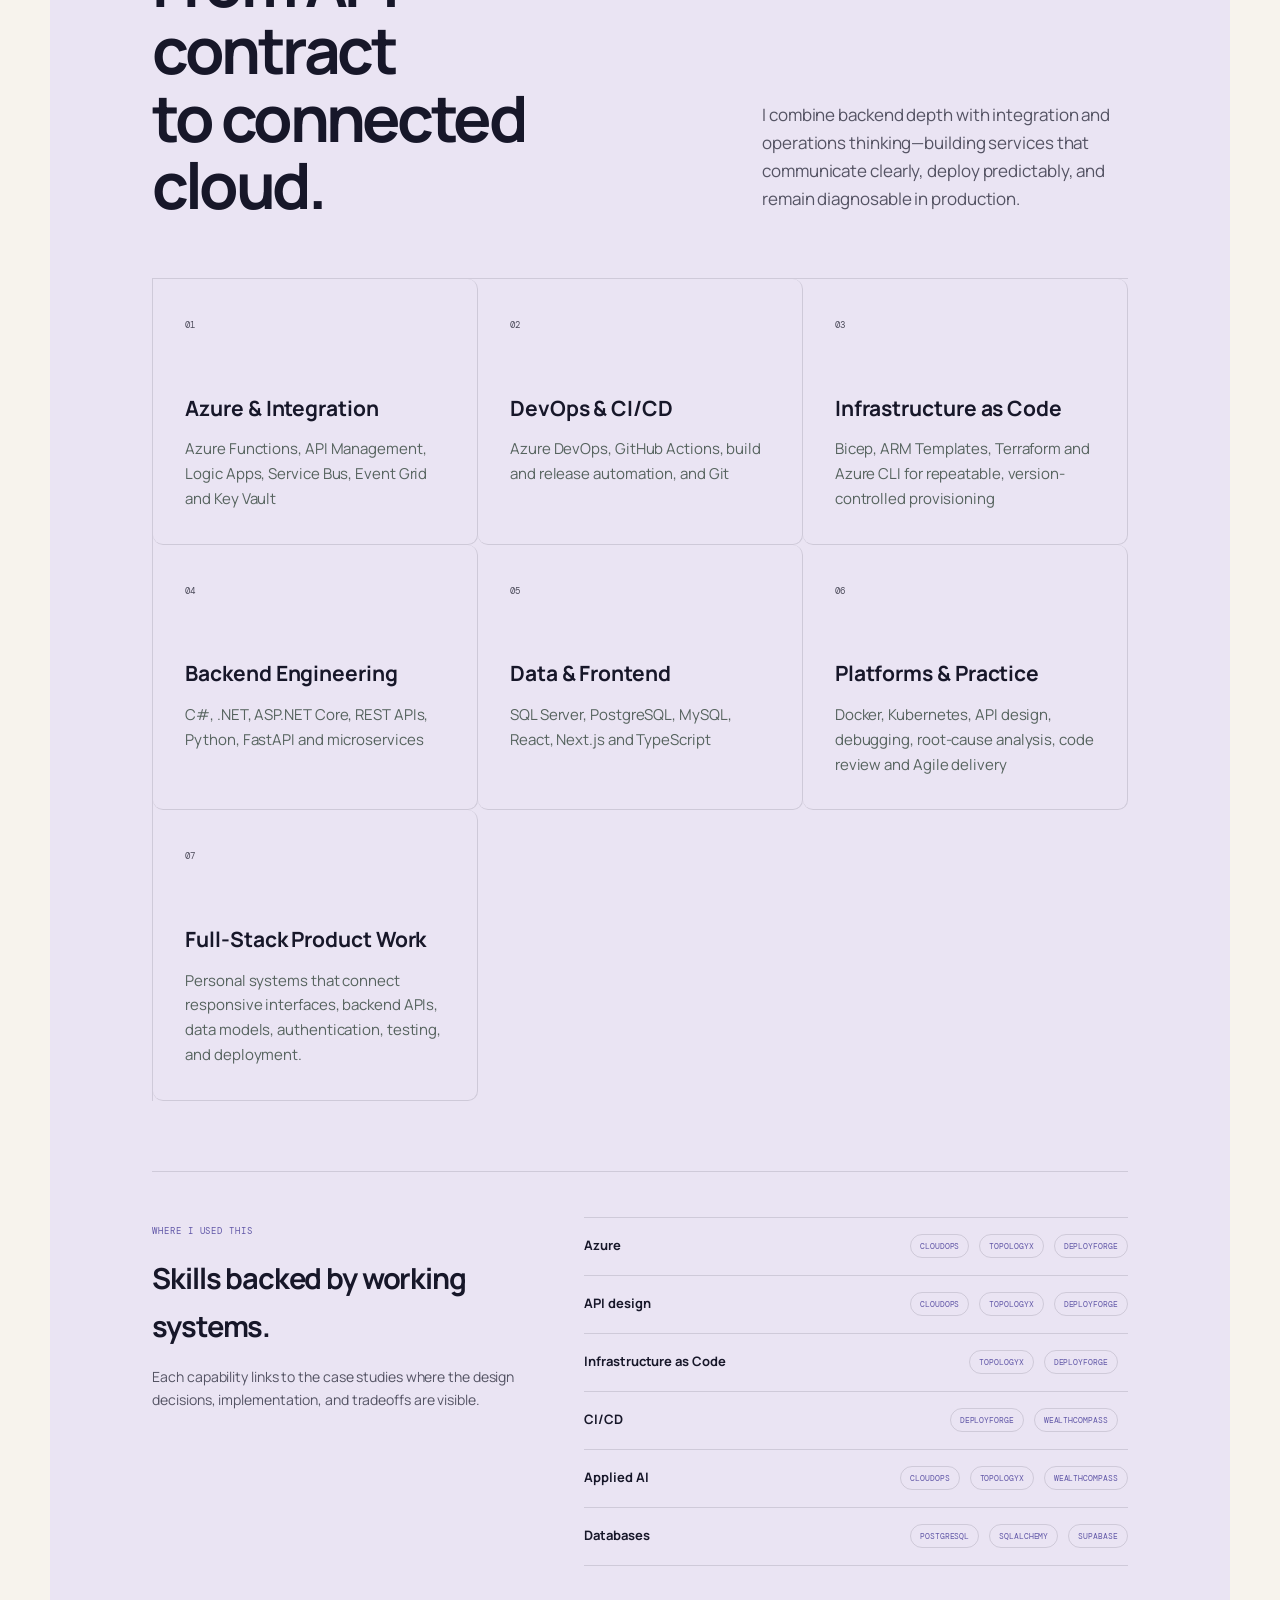
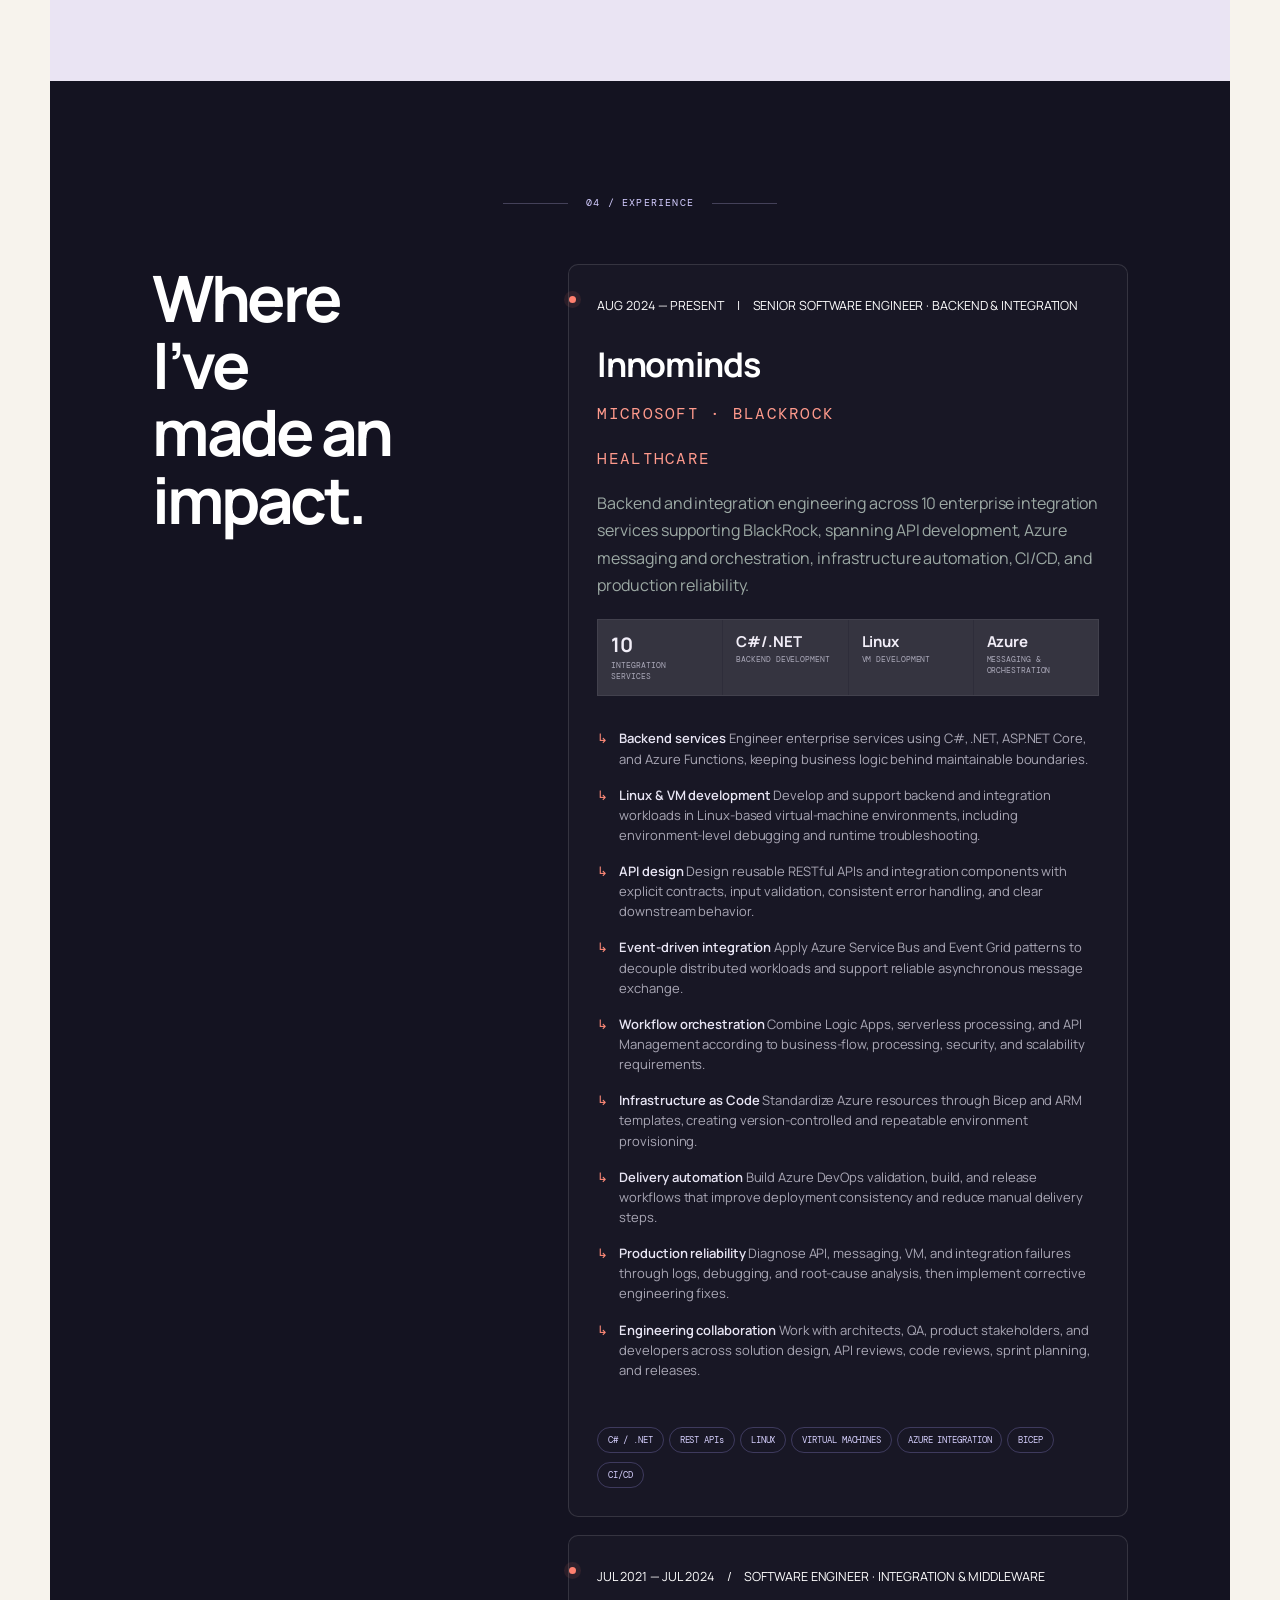
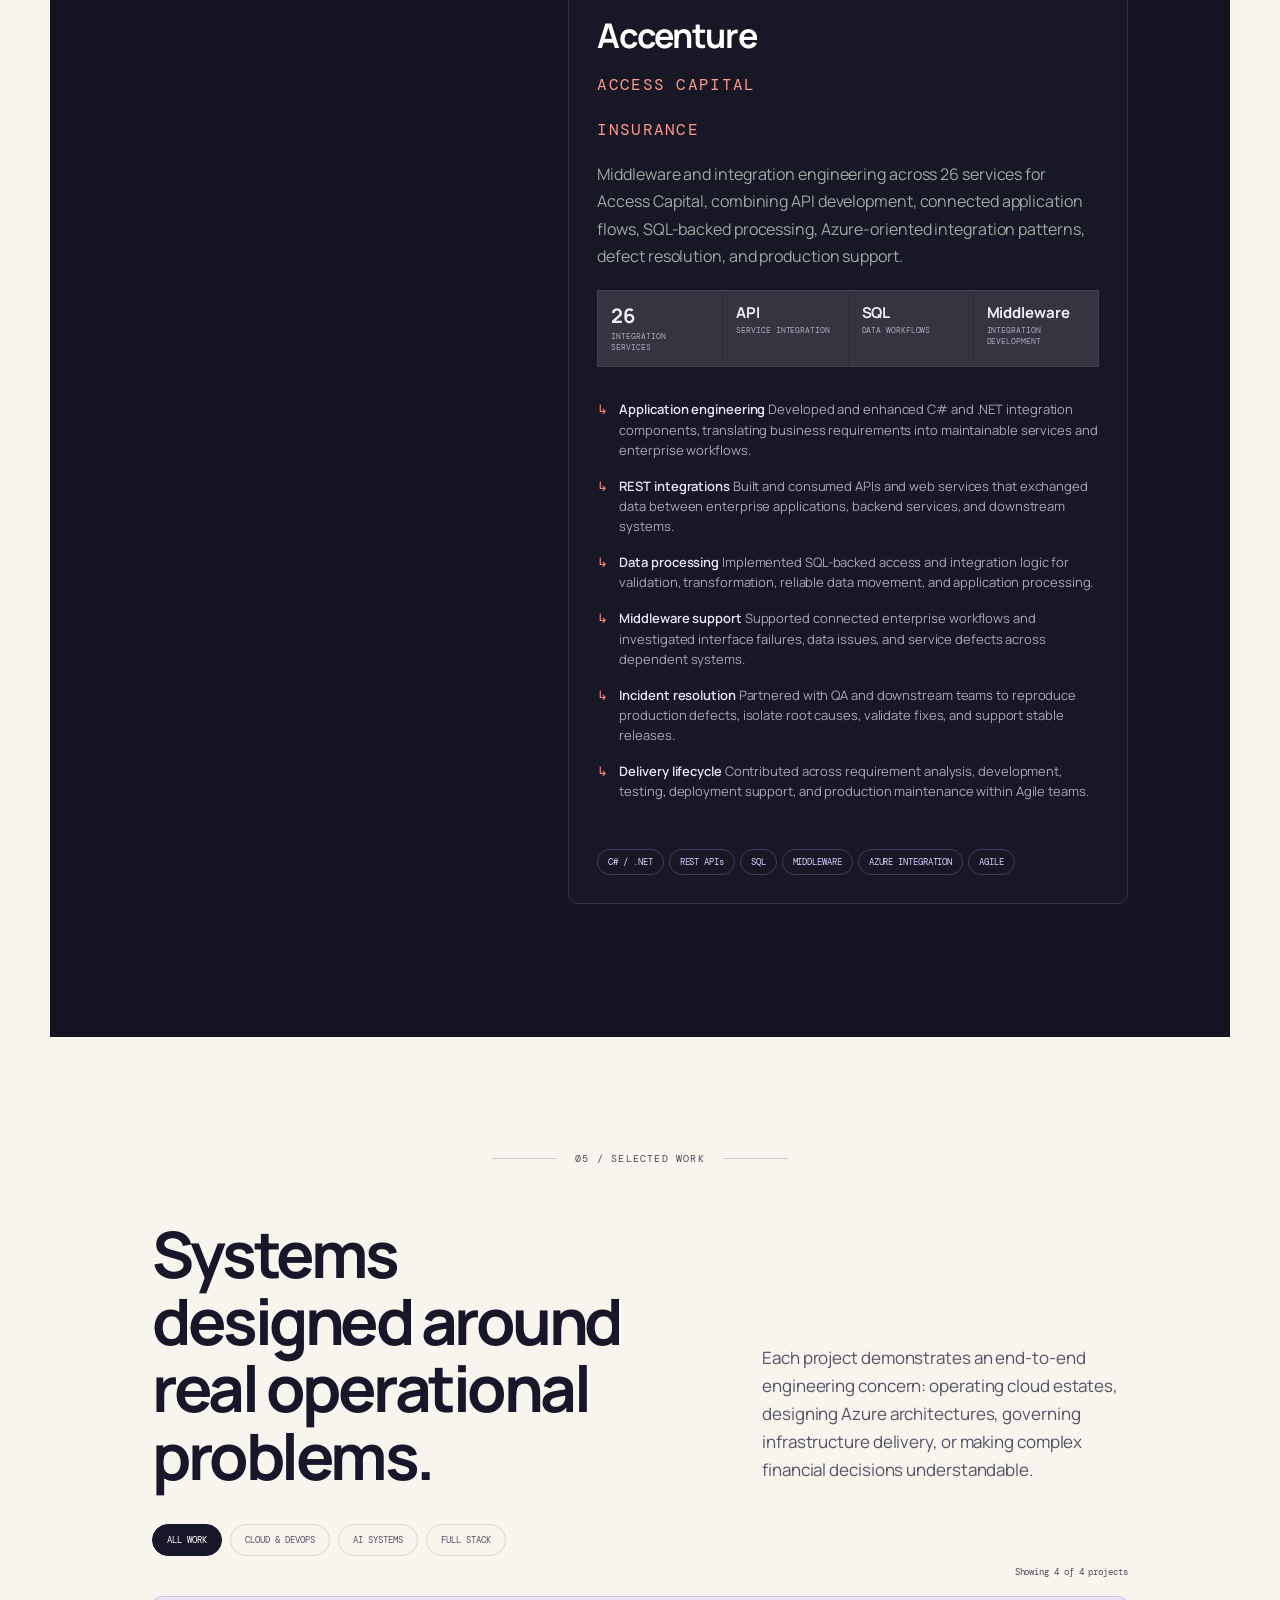
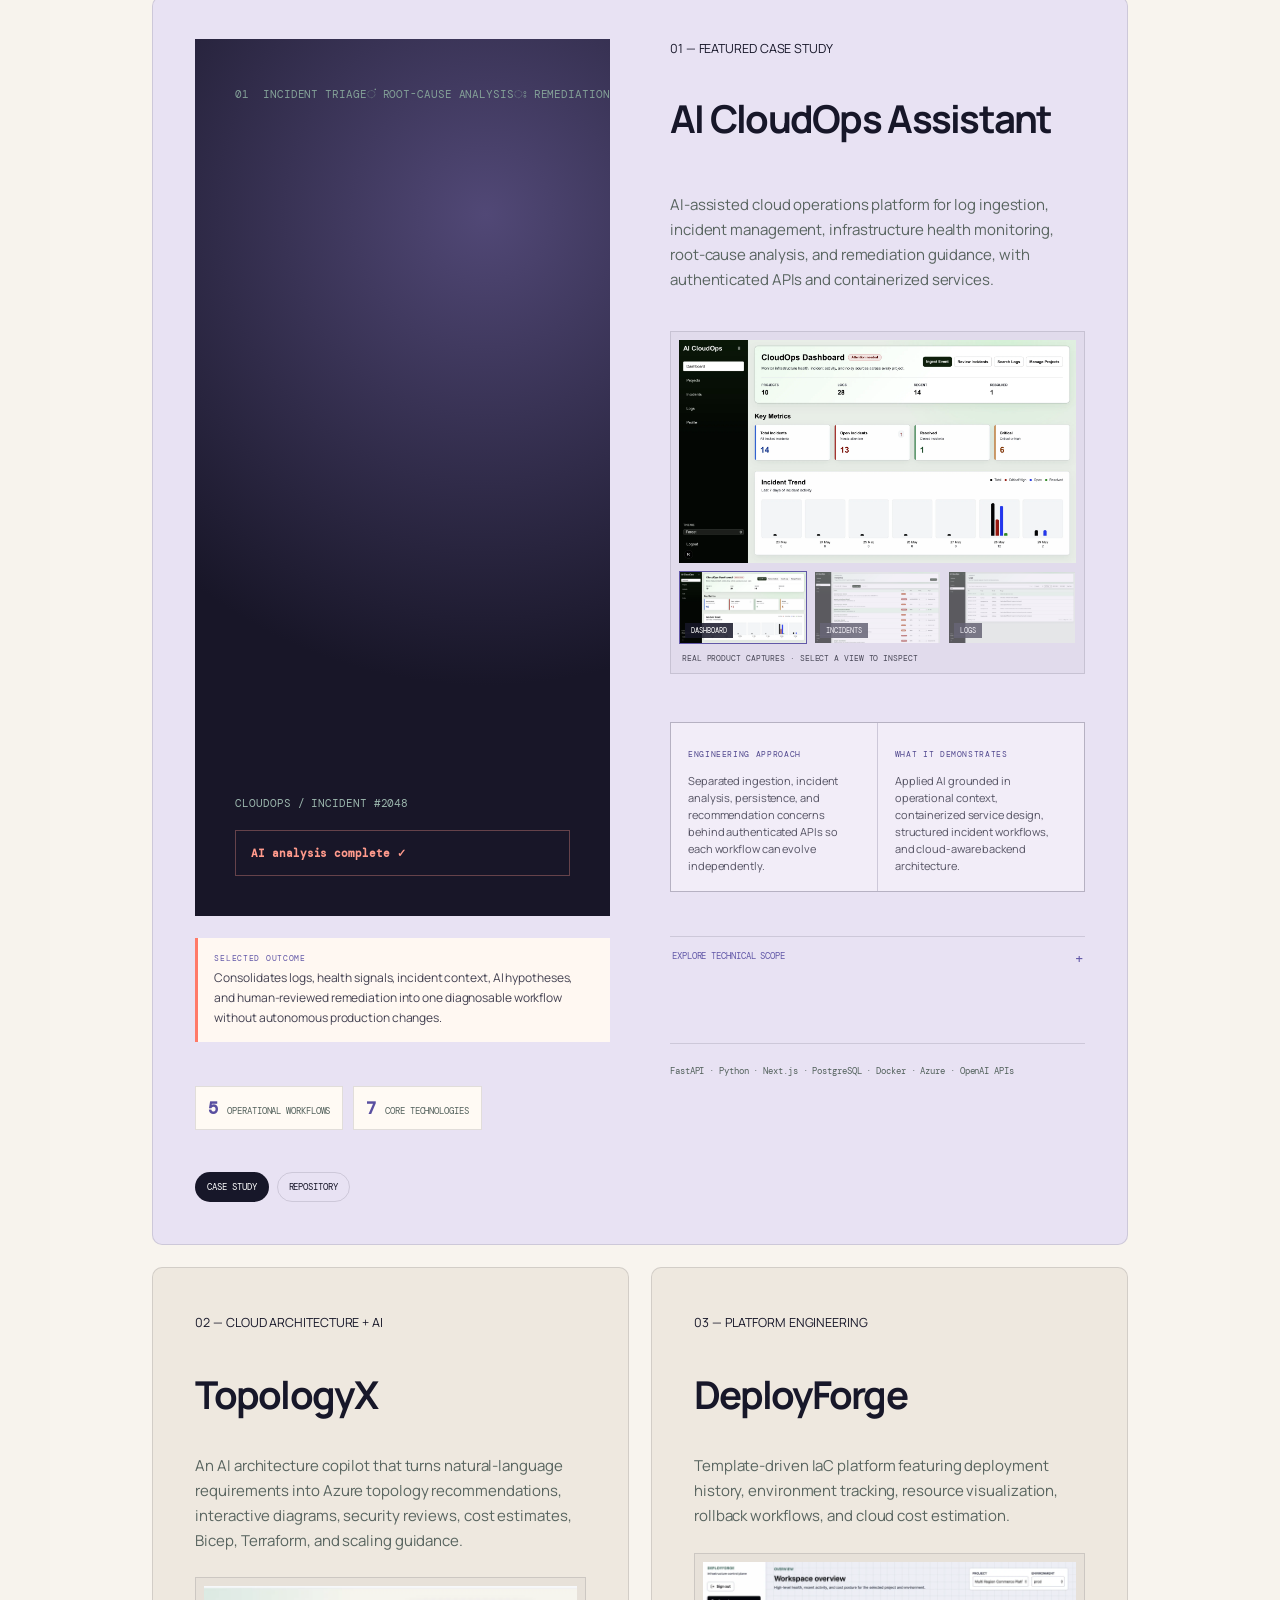
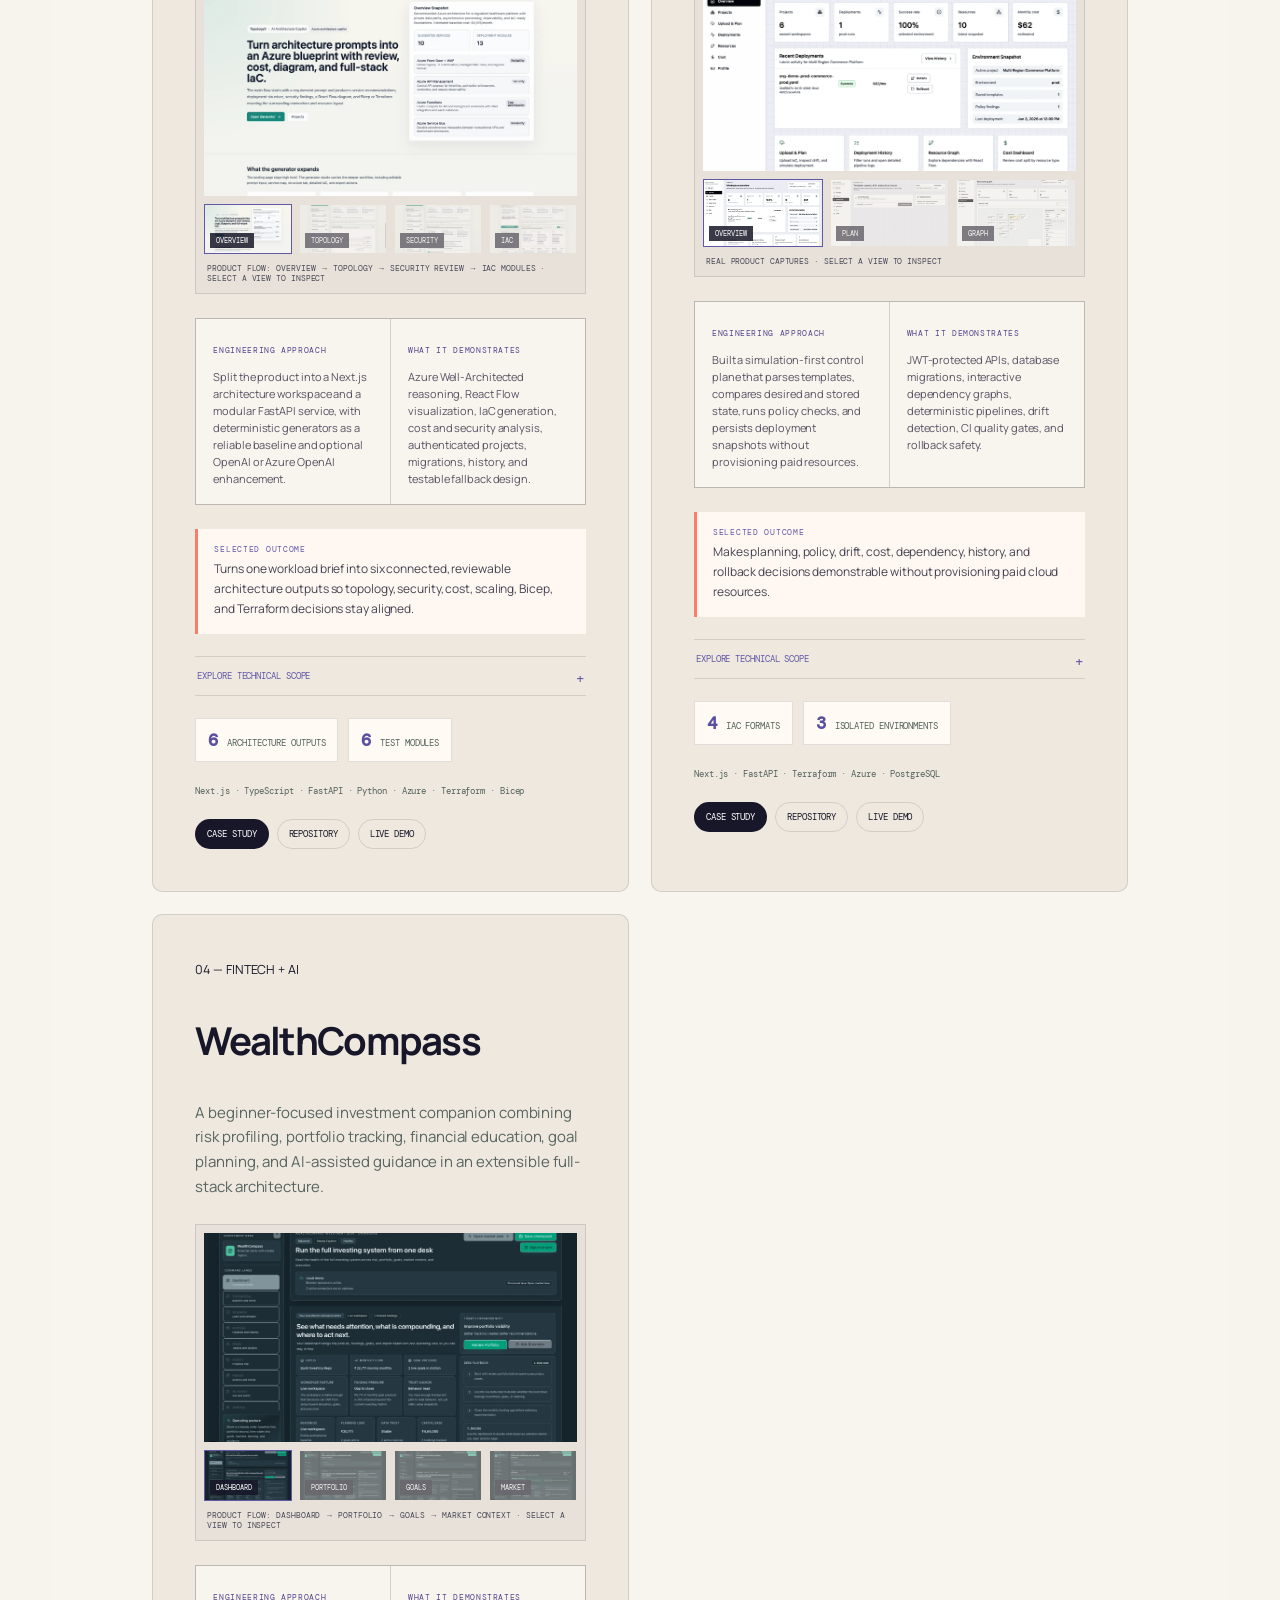
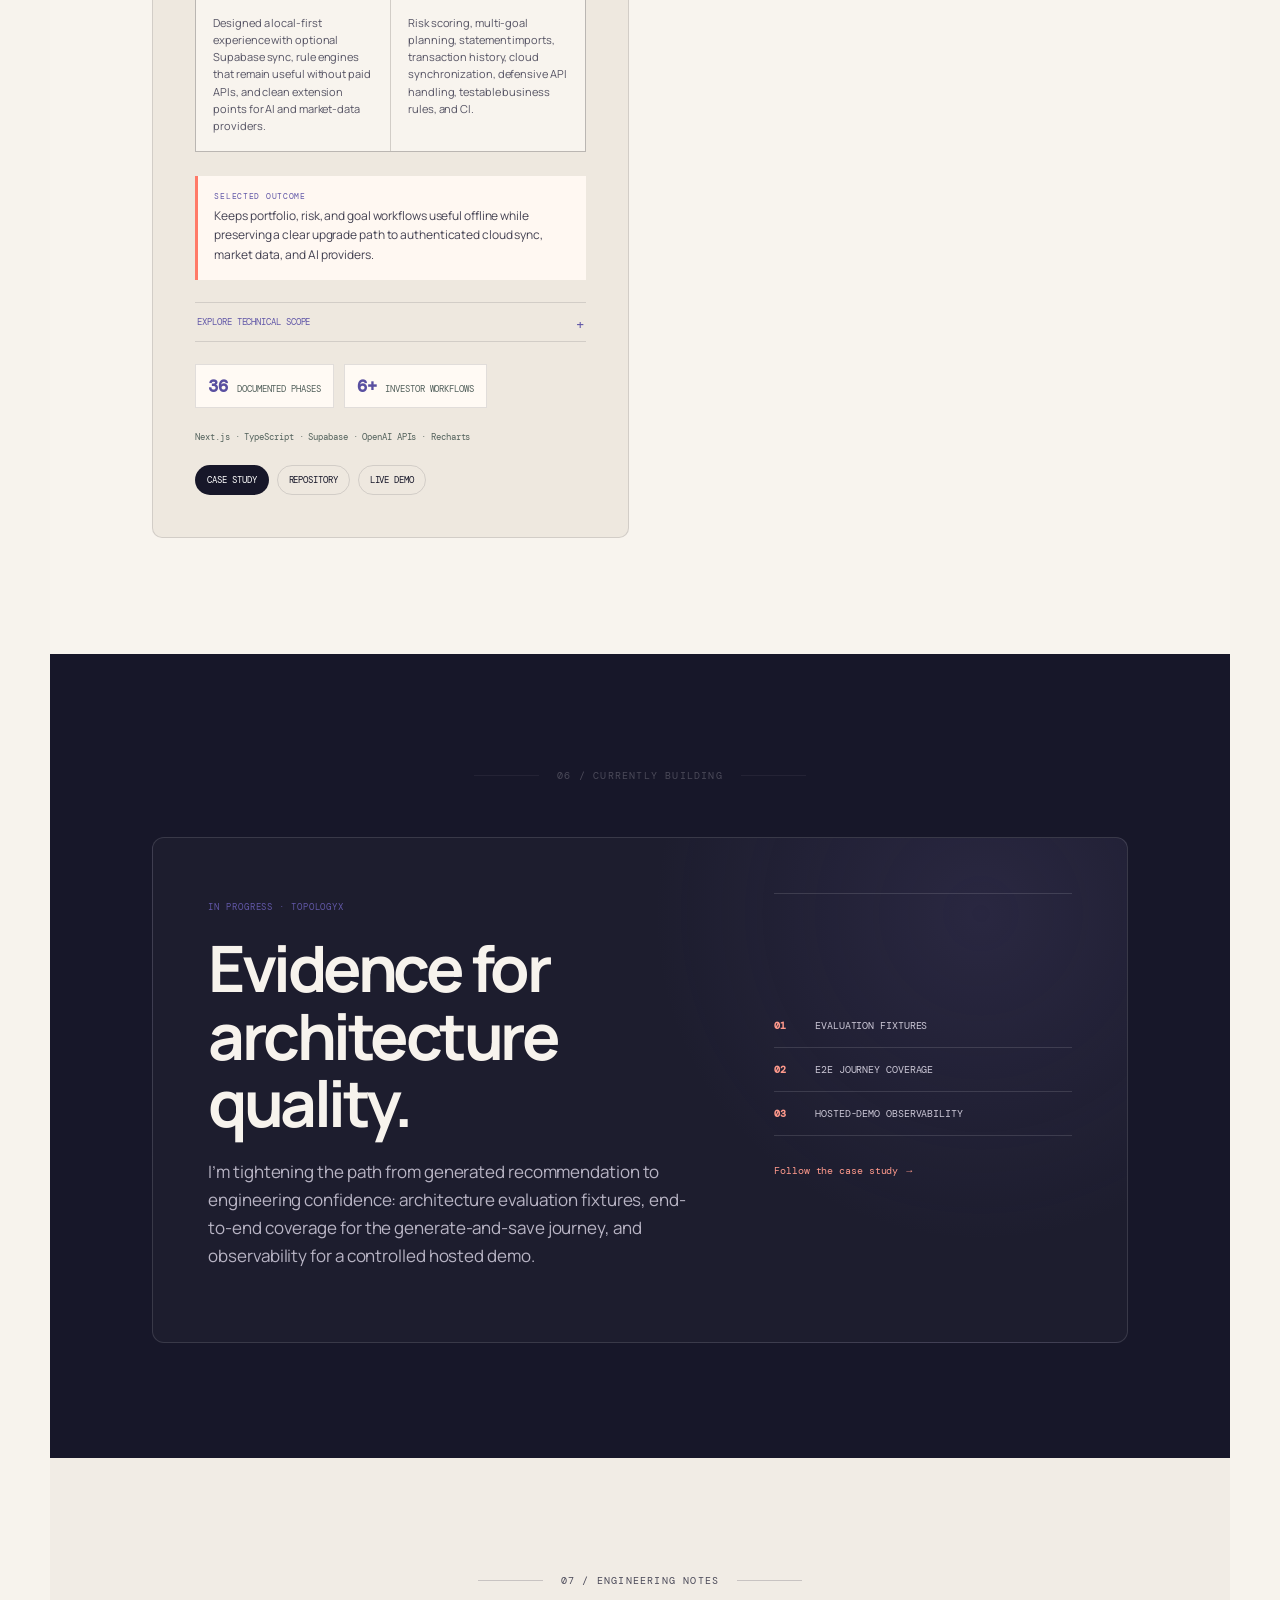
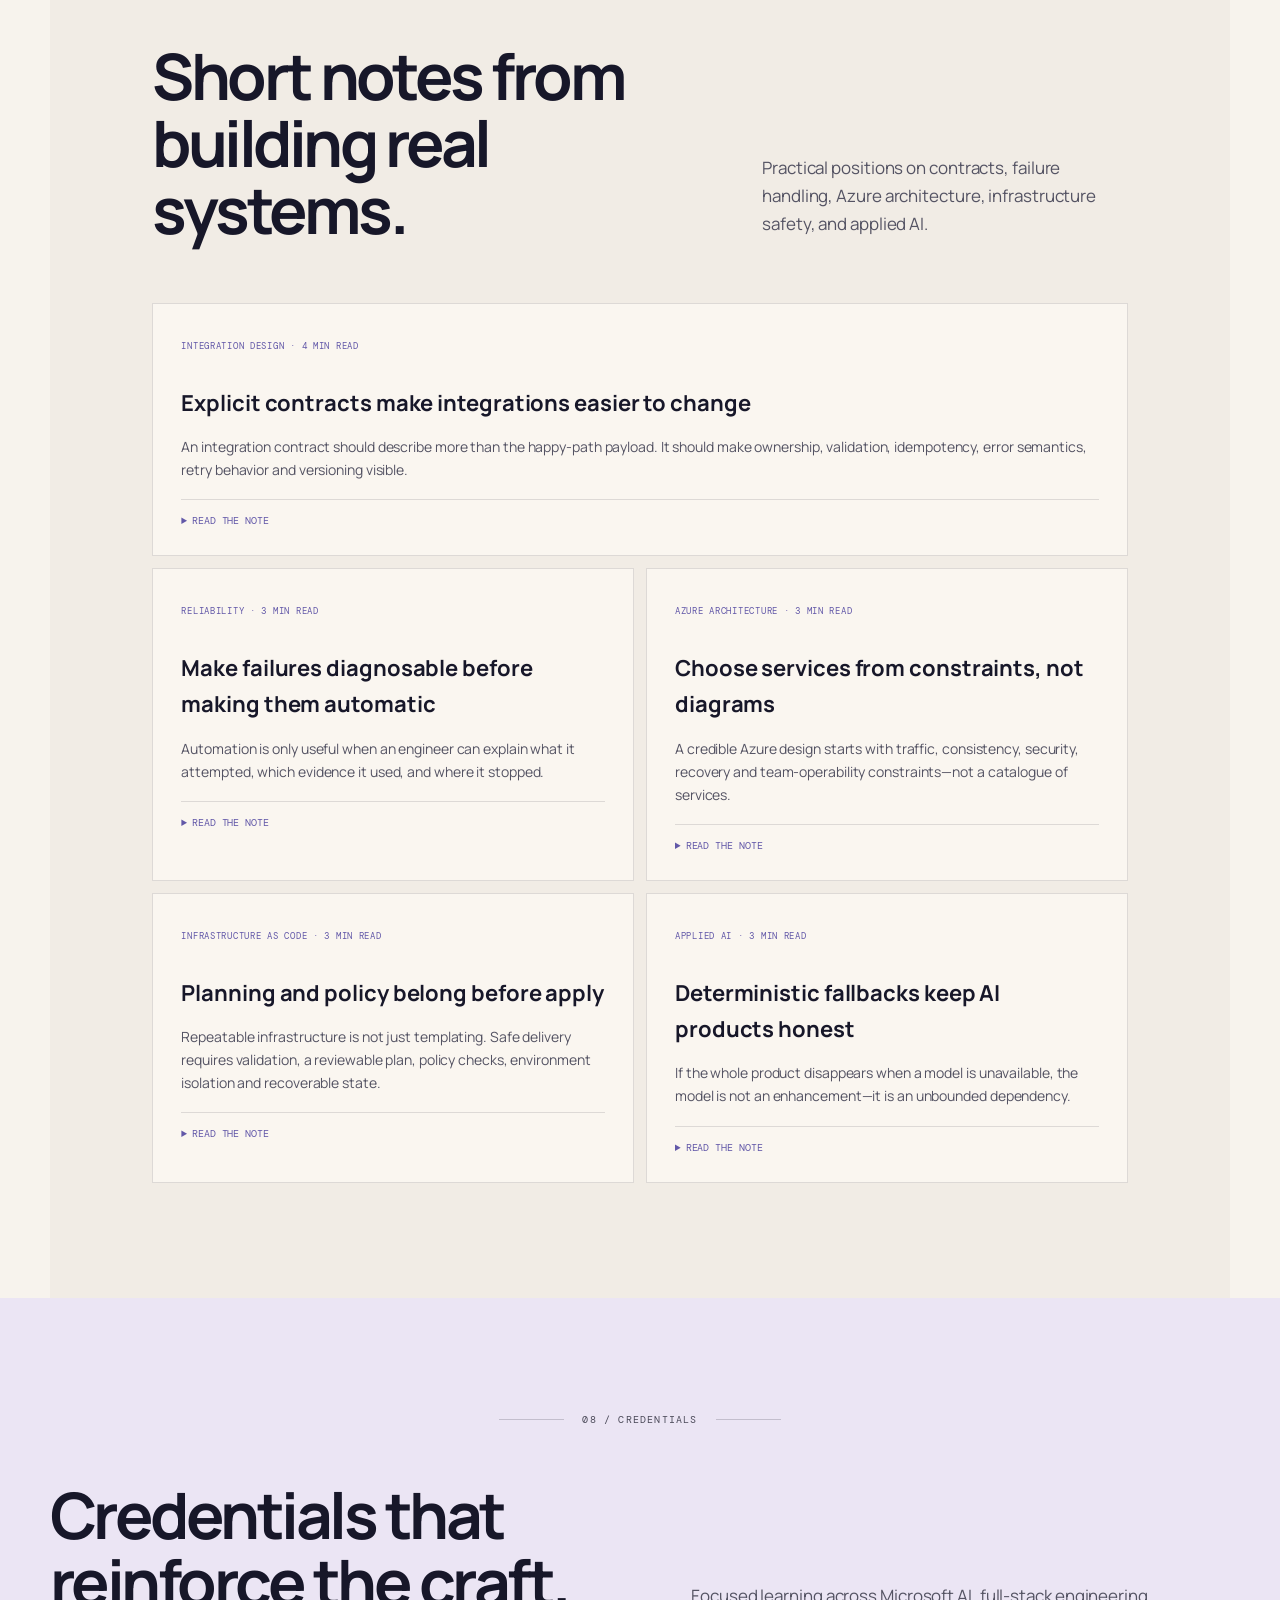
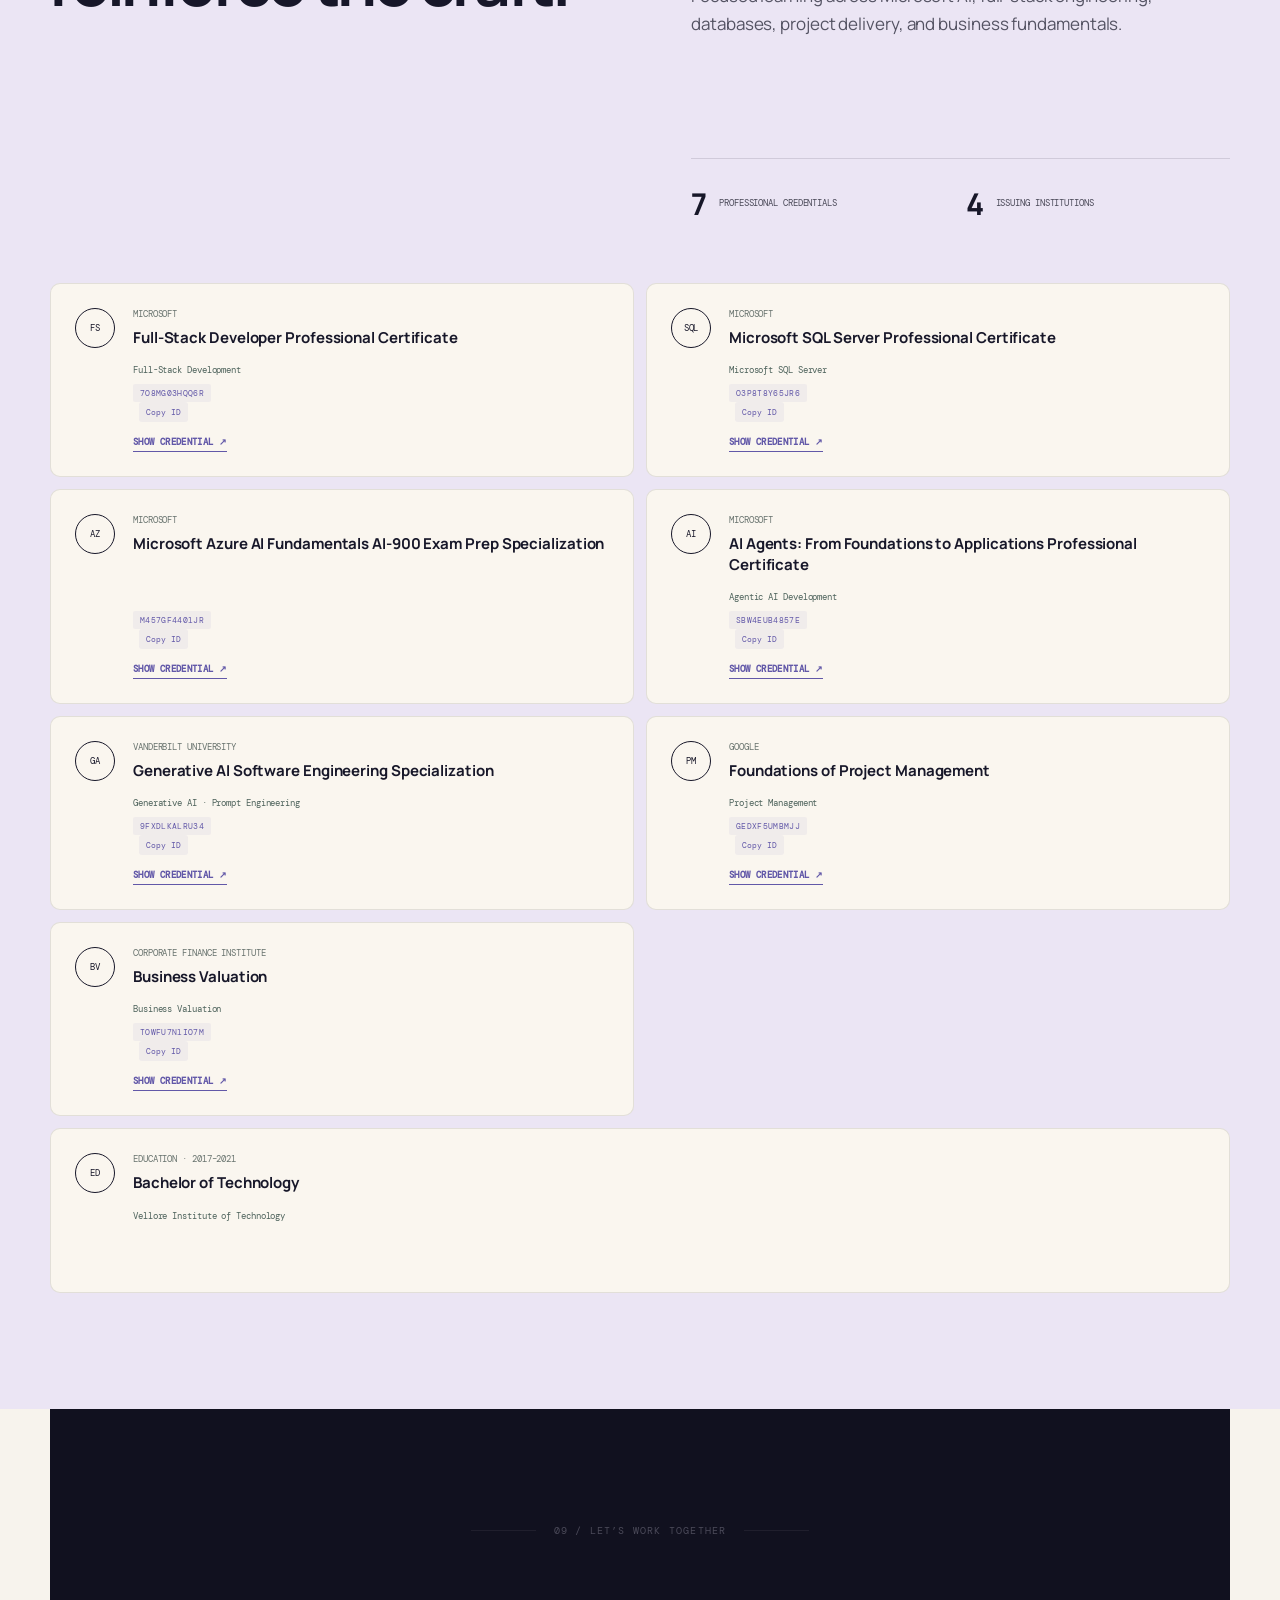
==== commit b91eb40c: "Add sector labels to experience entries" ====
--- a/index.html
+++ b/index.html
@@ -129,13 +129,14 @@
 <section class="dark" id="experience"><label>04 / EXPERIENCE</label><div class="cols">
 <h2>Where I&rsquo;ve<br>made an impact.</h2>
 <div class="timeline">
-<article><small>AUG 2024 &mdash; PRESENT&#12288;/&#12288;SENIOR SOFTWARE ENGINEER · BACKEND, INTEGRATION &amp; AZURE DEVELOPMENT</small><h3>Innominds</h3>
-<p class="client-line">Microsoft &middot; BlackRock</p>
+<article><small>AUG 2024 &mdash; PRESENT&#12288;|&#12288;SENIOR SOFTWARE ENGINEER · BACKEND &amp; INTEGRATION</small><h3>Innominds</h3>
+<p class="client-line">Microsoft &middot; BlackRock</p><p class="client-line sector-line">HEALTHCARE</p>
 <p>Backend and integration engineering across 10 enterprise integration services supporting BlackRock, spanning API development, Azure messaging and orchestration, infrastructure automation, CI/CD, and production reliability.</p>
 <div class="role-metrics" aria-label="Innominds engineering scope"><span><strong>10</strong> integration services</span><span><strong>C#/.NET</strong> backend development</span><span><strong>Linux</strong> VM development</span><span><strong>Azure</strong> messaging &amp; orchestration</span></div>
 <ul class="role-details"><li><b>Backend services</b> Engineer enterprise services using C#, .NET, ASP.NET Core, and Azure Functions, keeping business logic behind maintainable boundaries.</li><li><b>Linux &amp; VM development</b> Develop and support backend and integration workloads in Linux-based virtual-machine environments, including environment-level debugging and runtime troubleshooting.</li><li><b>API design</b> Design reusable RESTful APIs and integration components with explicit contracts, input validation, consistent error handling, and clear downstream behavior.</li><li><b>Event-driven integration</b> Apply Azure Service Bus and Event Grid patterns to decouple distributed workloads and support reliable asynchronous message exchange.</li><li><b>Workflow orchestration</b> Combine Logic Apps, serverless processing, and API Management according to business-flow, processing, security, and scalability requirements.</li><li><b>Infrastructure as Code</b> Standardize Azure resources through Bicep and ARM templates, creating version-controlled and repeatable environment provisioning.</li><li><b>Delivery automation</b> Build Azure DevOps validation, build, and release workflows that improve deployment consistency and reduce manual delivery steps.</li><li><b>Production reliability</b> Diagnose API, messaging, VM, and integration failures through logs, debugging, and root-cause analysis, then implement corrective engineering fixes.</li><li><b>Engineering collaboration</b> Work with architects, QA, product stakeholders, and developers across solution design, API reviews, code reviews, sprint planning, and releases.</li></ul>
 <span>C# / .NET</span><span>REST APIs</span><span>LINUX</span><span>VIRTUAL MACHINES</span><span>AZURE INTEGRATION</span><span>BICEP</span><span>CI/CD</span></article><article><small>JUL 2021 &mdash; JUL 2024&#12288;/&#12288;SOFTWARE ENGINEER · INTEGRATION &amp; MIDDLEWARE</small><h3>Accenture</h3>
 <p class="client-line">Access Capital</p>
+<p class="client-line sector-line">INSURANCE</p>
 <p>Middleware and integration engineering across 26 services for Access Capital, combining API development, connected application flows, SQL-backed processing, Azure-oriented integration patterns, defect resolution, and production support.</p>
 <div class="role-metrics" aria-label="Accenture engineering scope"><span><strong>26</strong> integration services</span><span><strong>API</strong> service integration</span><span><strong>SQL</strong> data workflows</span><span><strong>Middleware</strong> integration development</span></div>
 <ul class="role-details"><li><b>Application engineering</b> Developed and enhanced C# and .NET integration components, translating business requirements into maintainable services and enterprise workflows.</li><li><b>REST integrations</b> Built and consumed APIs and web services that exchanged data between enterprise applications, backend services, and downstream systems.</li><li><b>Data processing</b> Implemented SQL-backed access and integration logic for validation, transformation, reliable data movement, and application processing.</li><li><b>Middleware support</b> Supported connected enterprise workflows and investigated interface failures, data issues, and service defects across dependent systems.</li><li><b>Incident resolution</b> Partnered with QA and downstream teams to reproduce production defects, isolate root causes, validate fixes, and support stable releases.</li><li><b>Delivery lifecycle</b> Contributed across requirement analysis, development, testing, deployment support, and production maintenance within Agile teams.</li></ul>
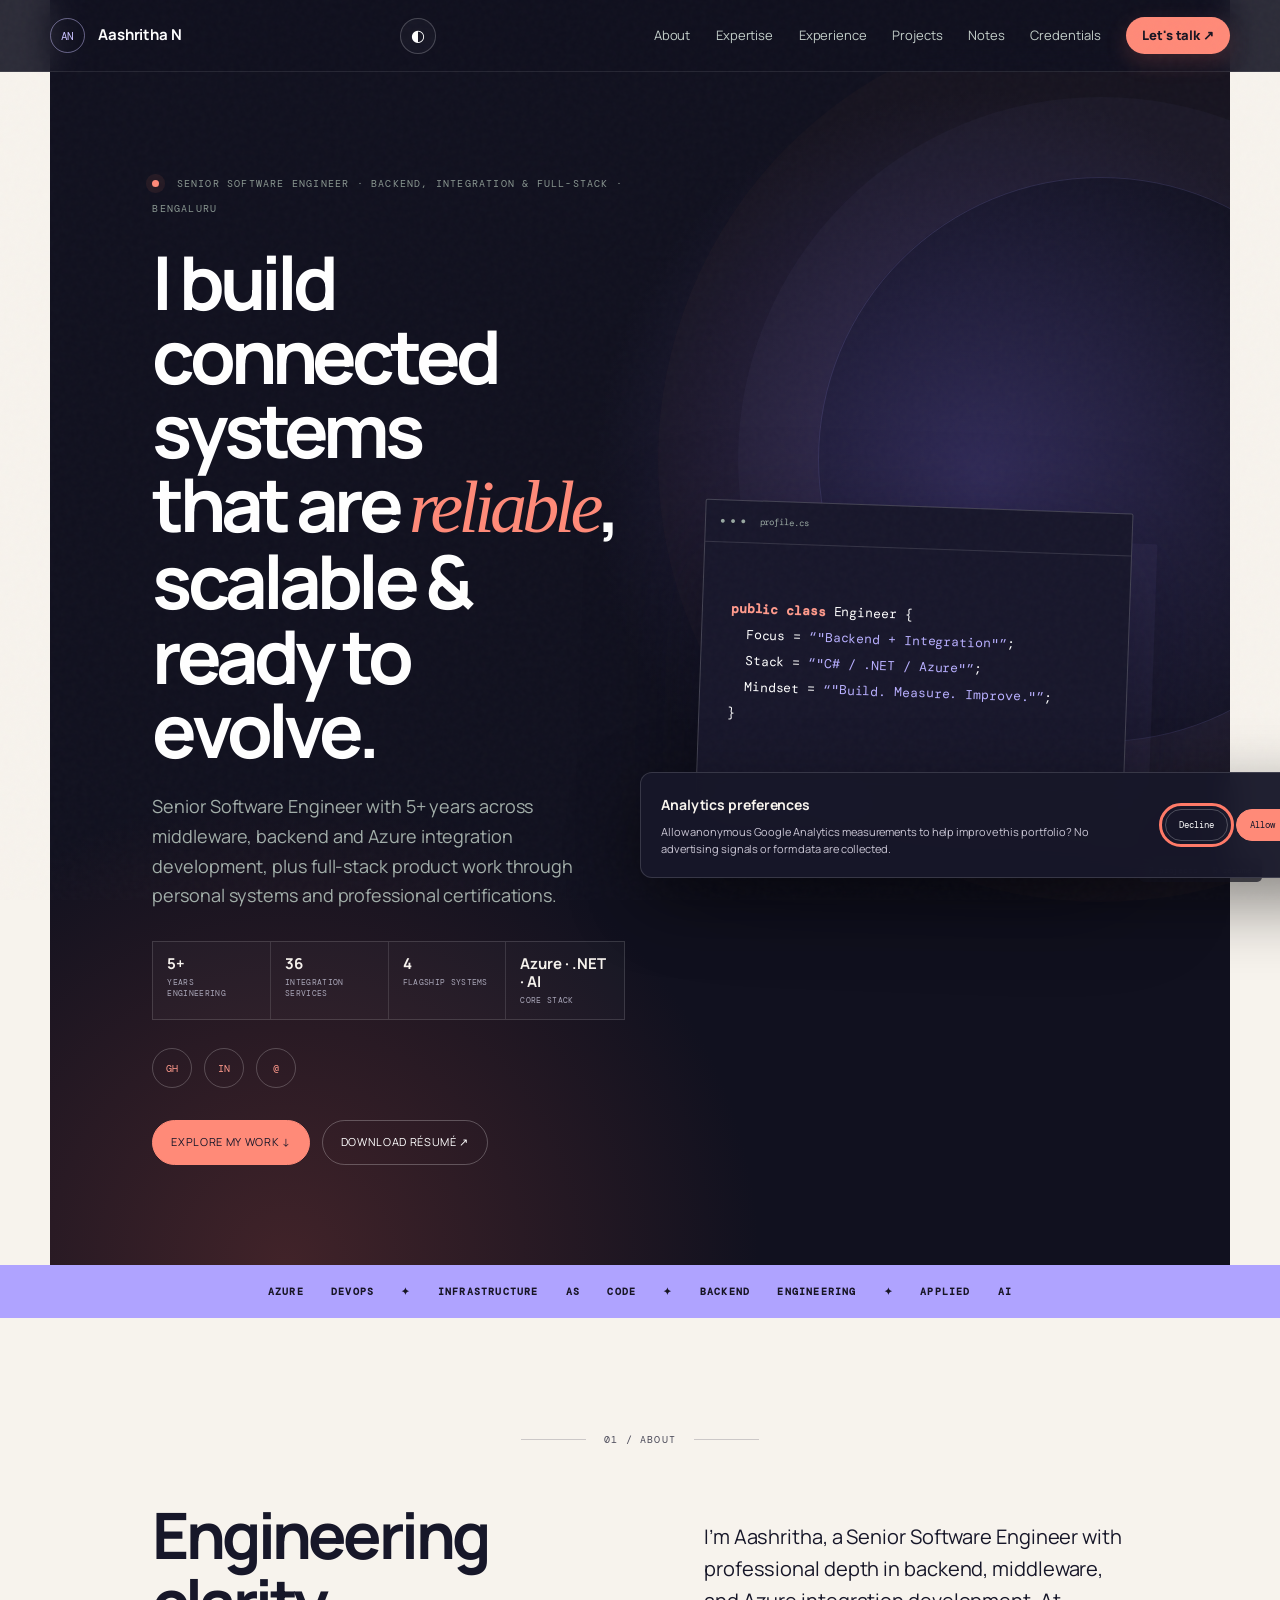
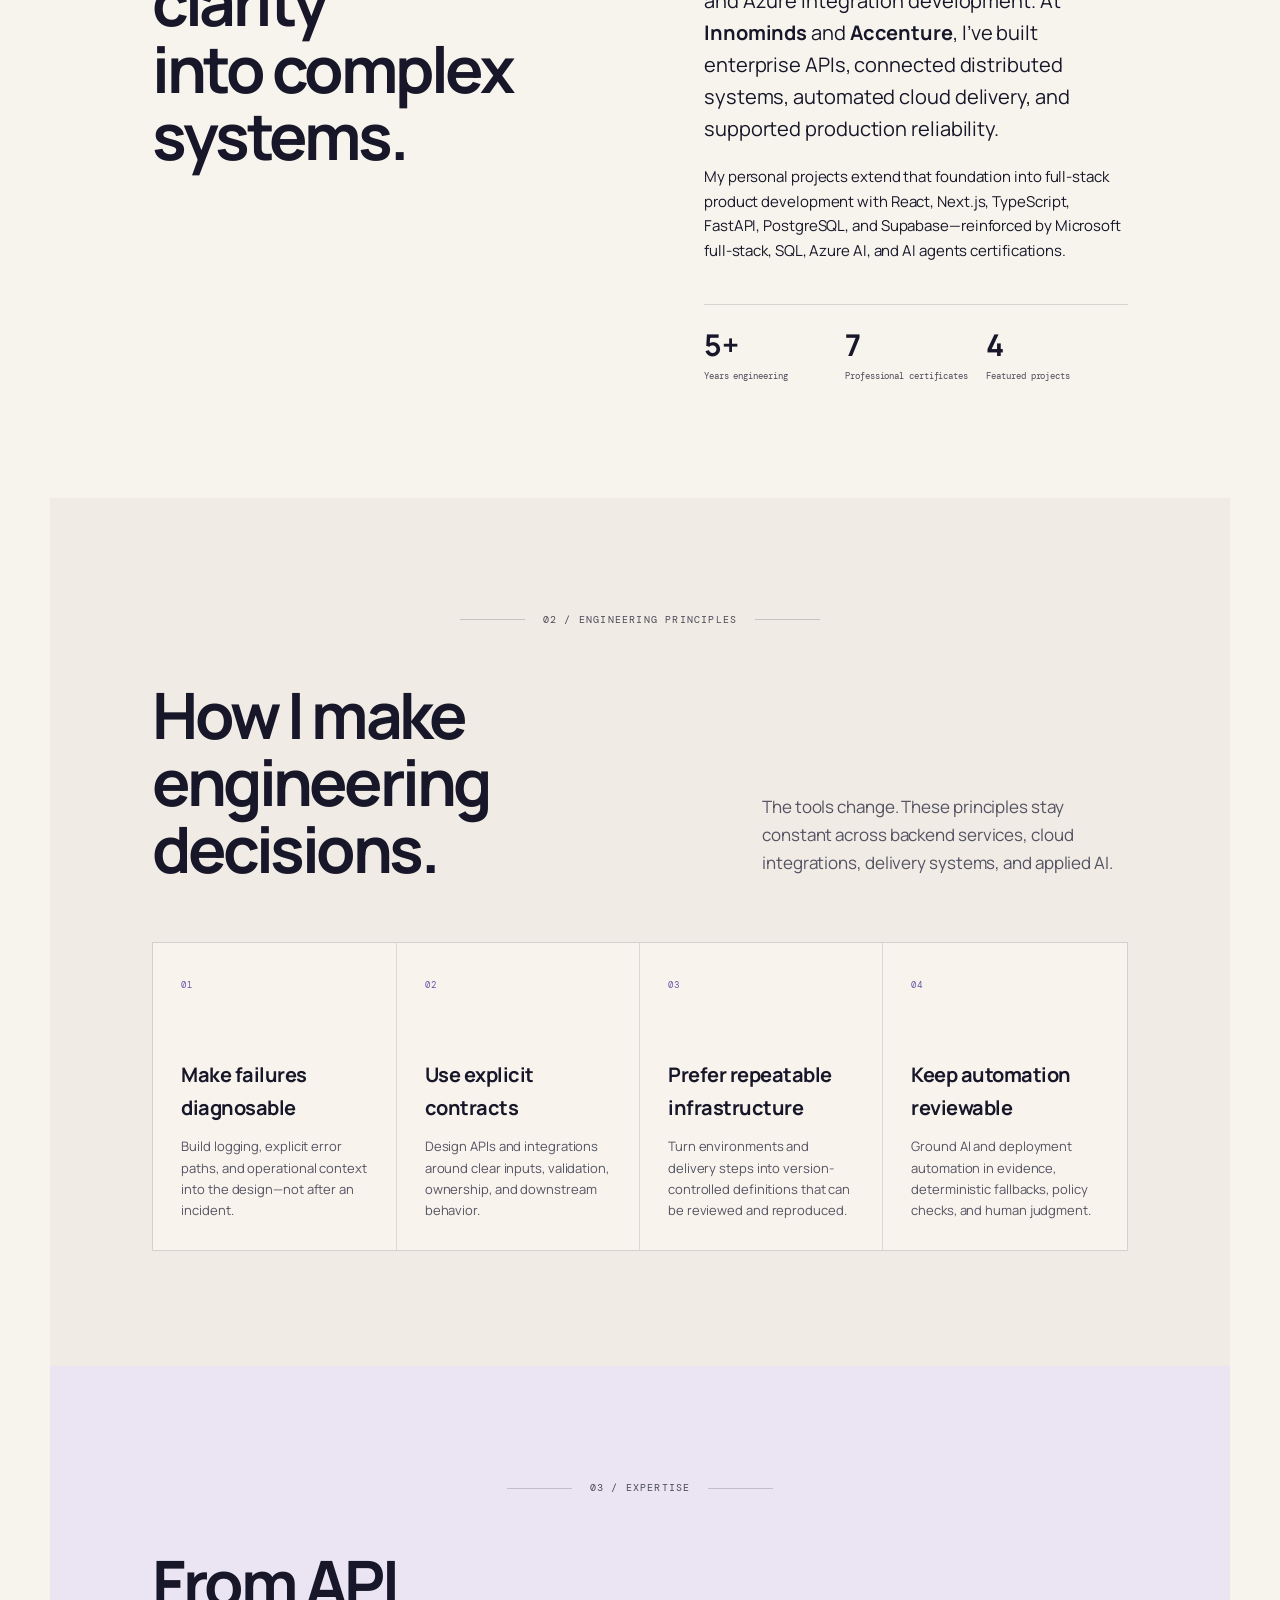
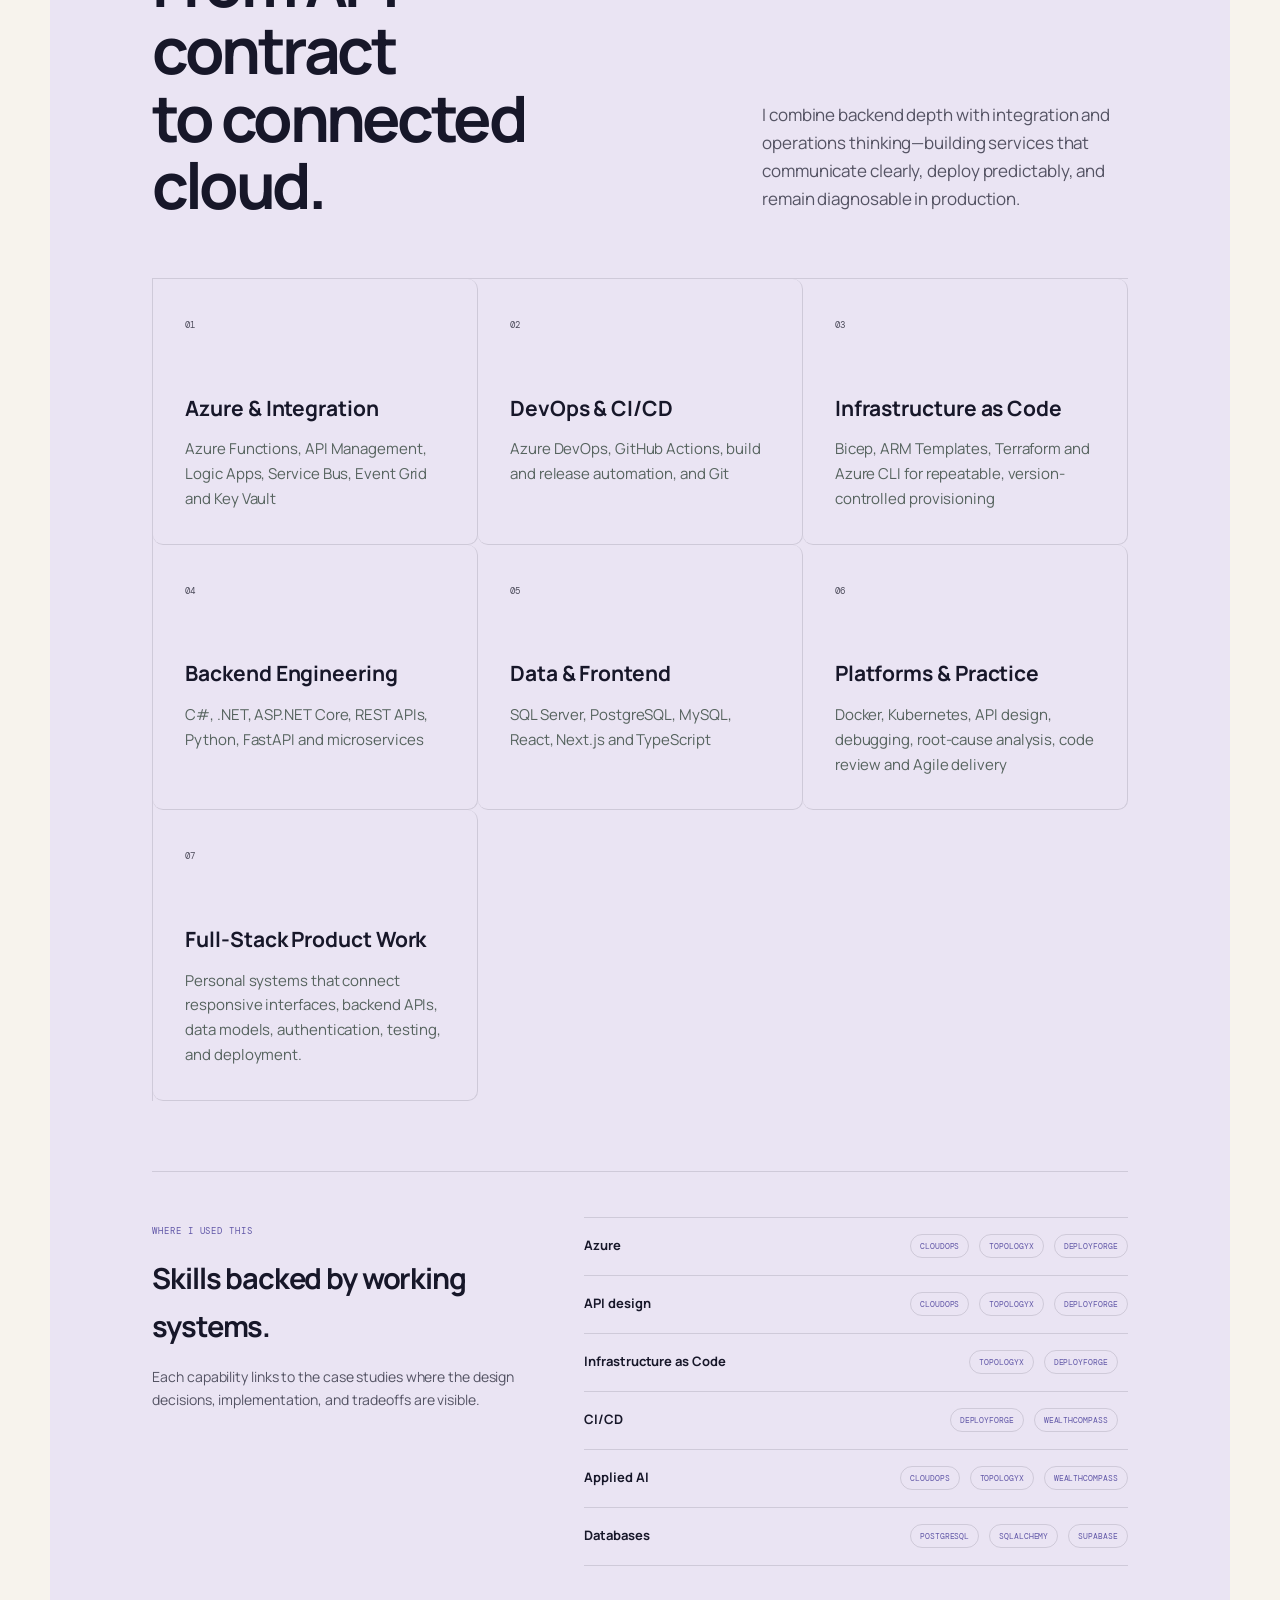
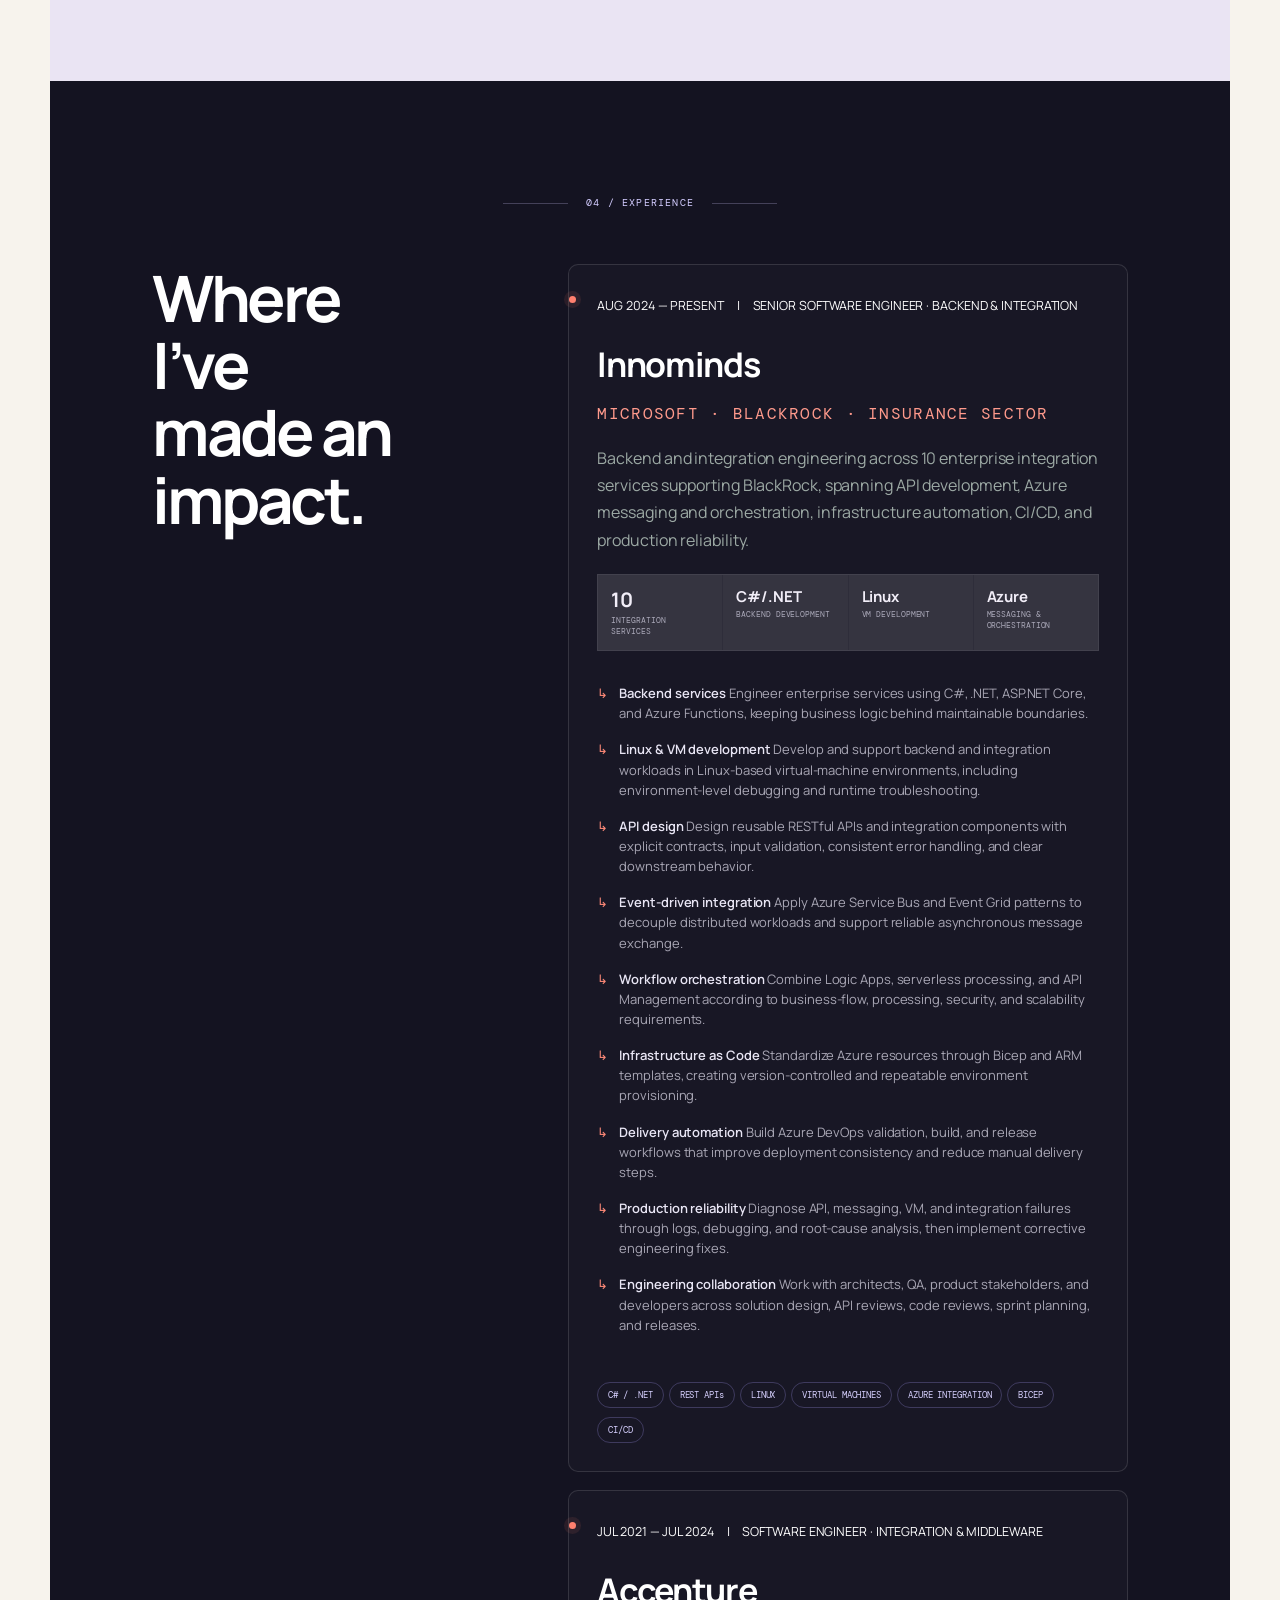
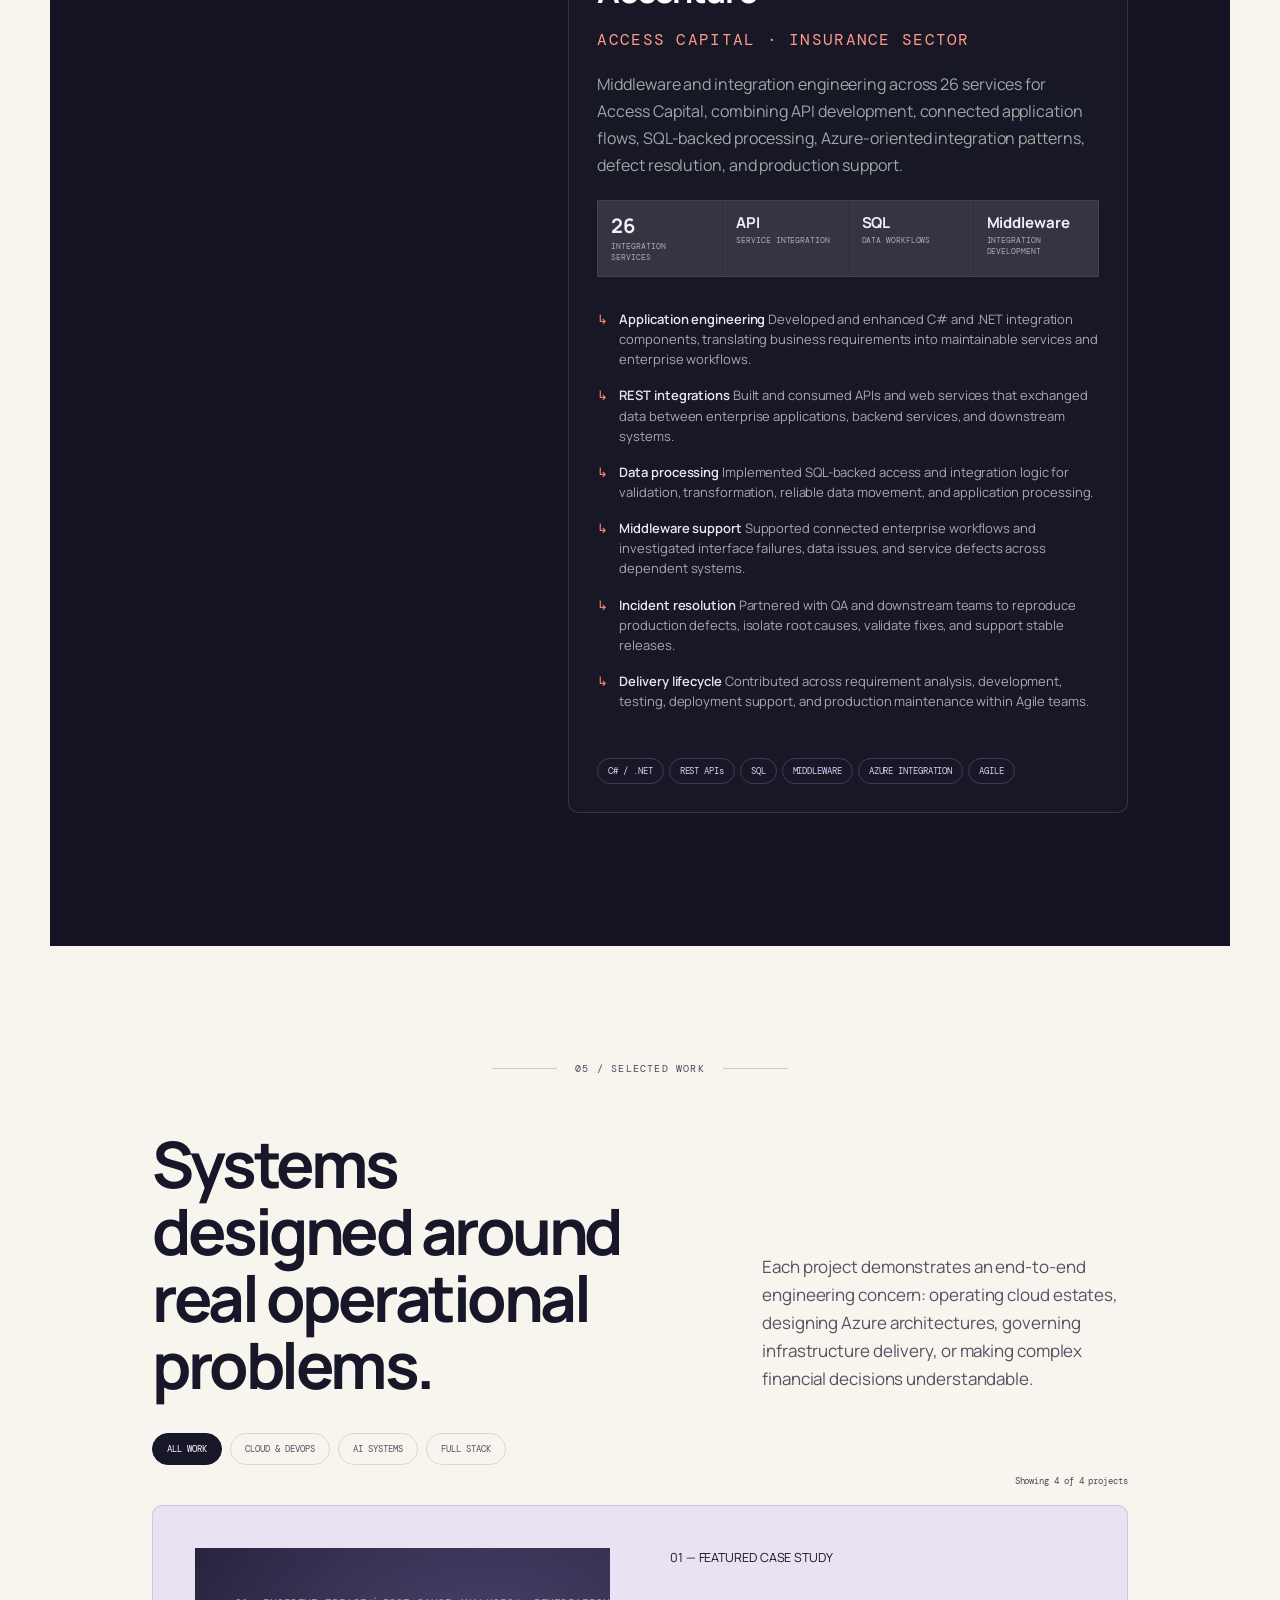
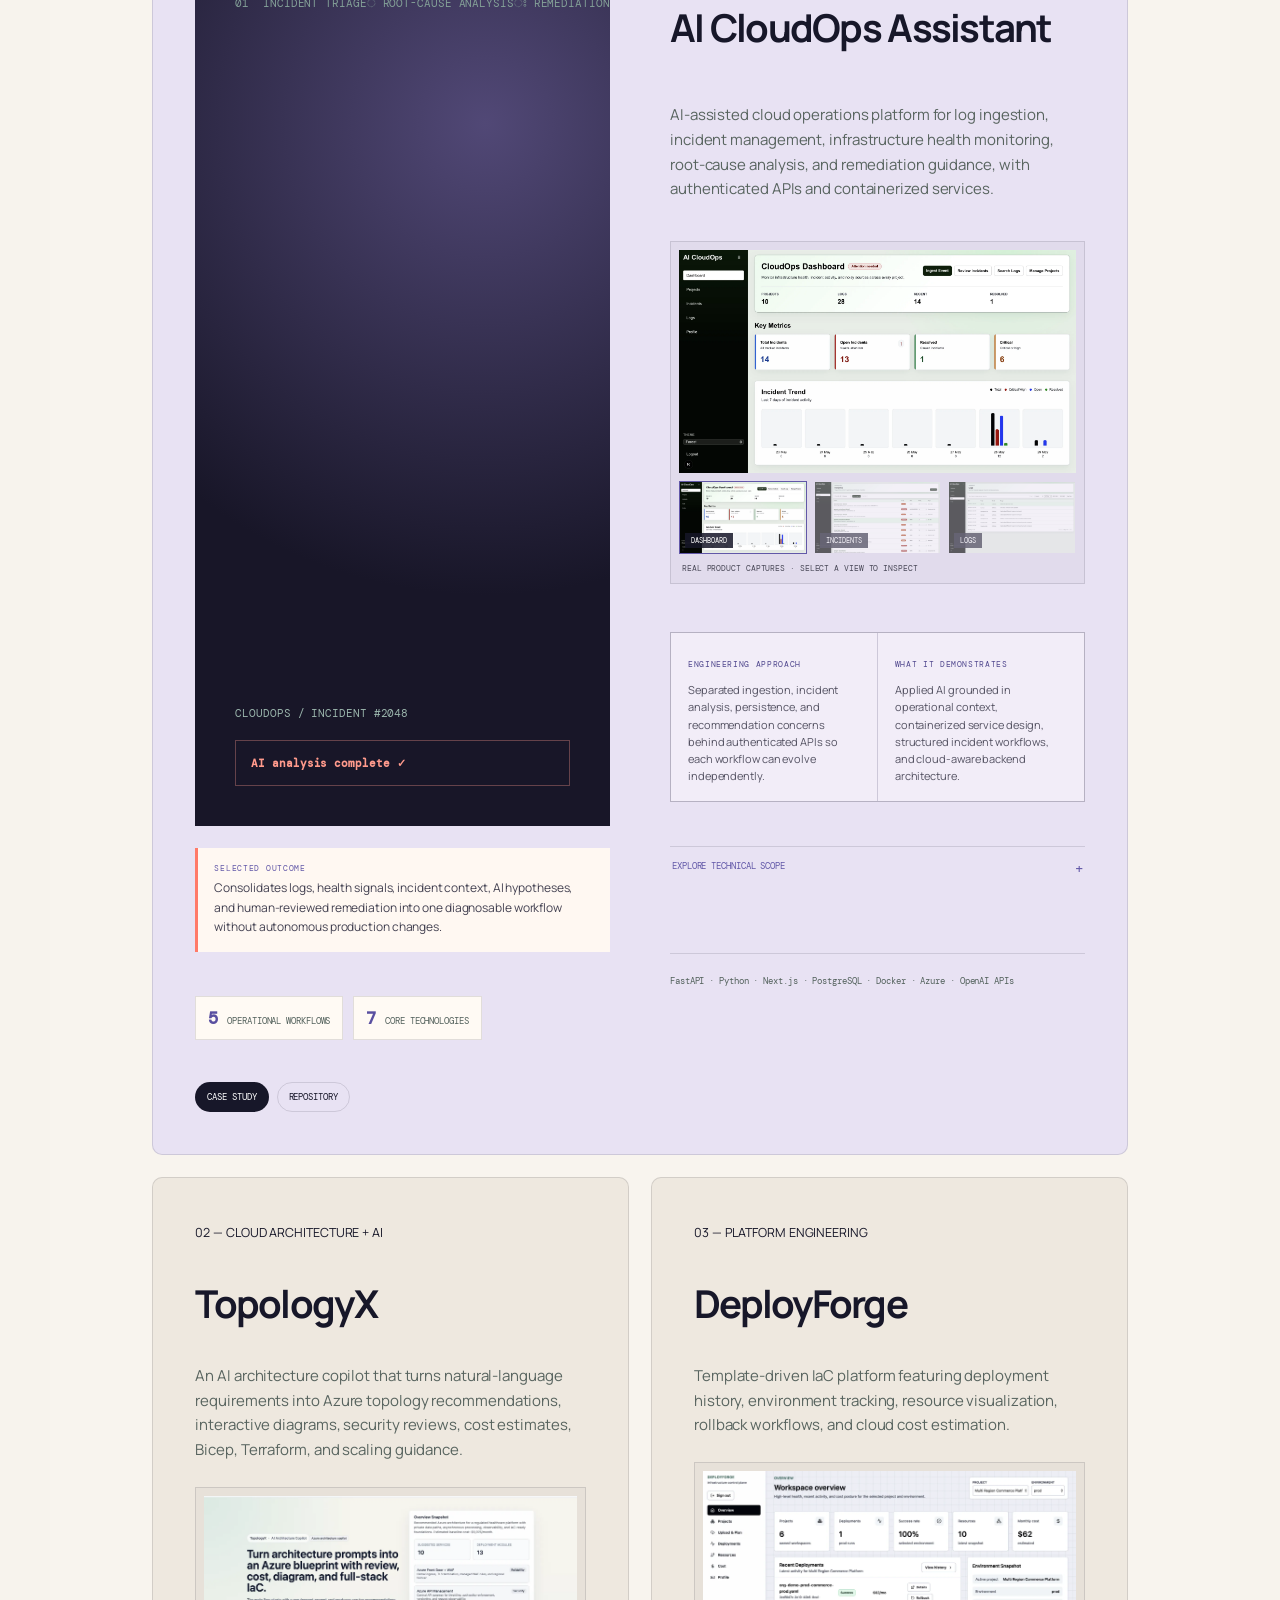
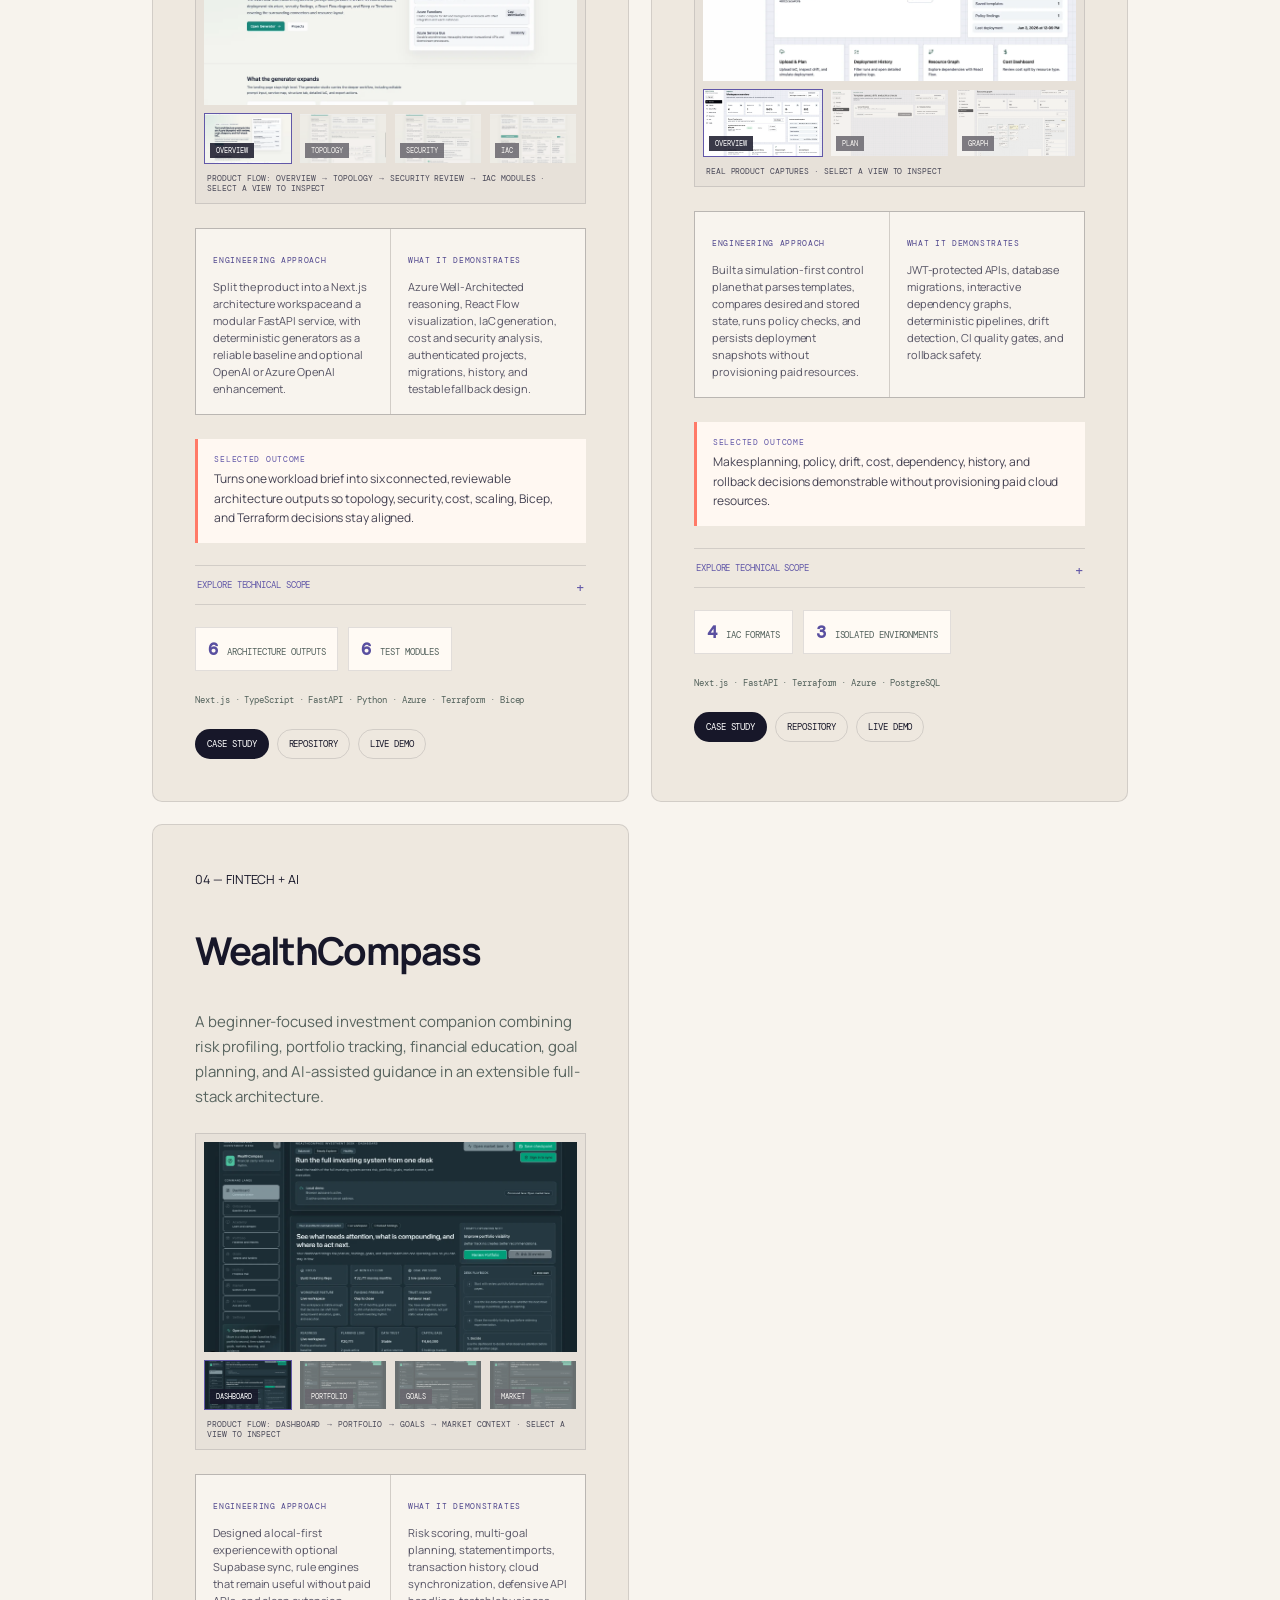
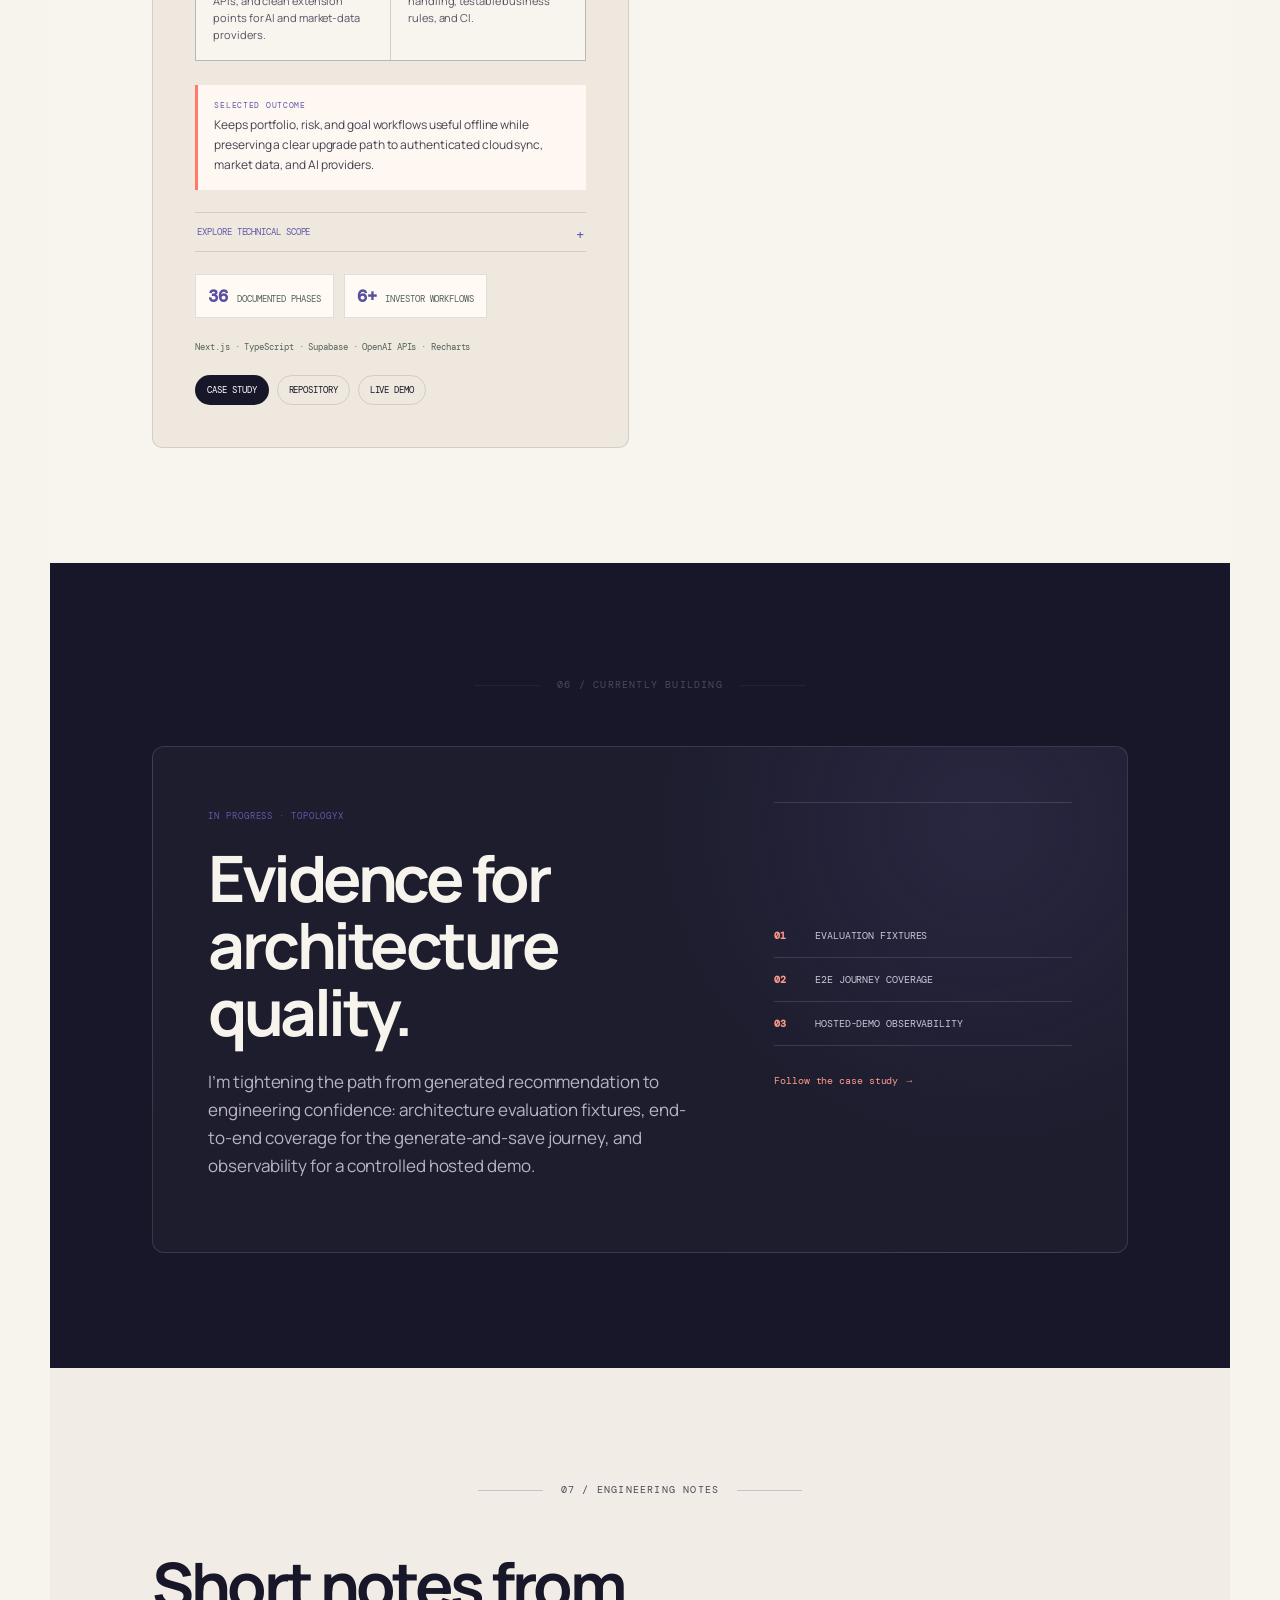
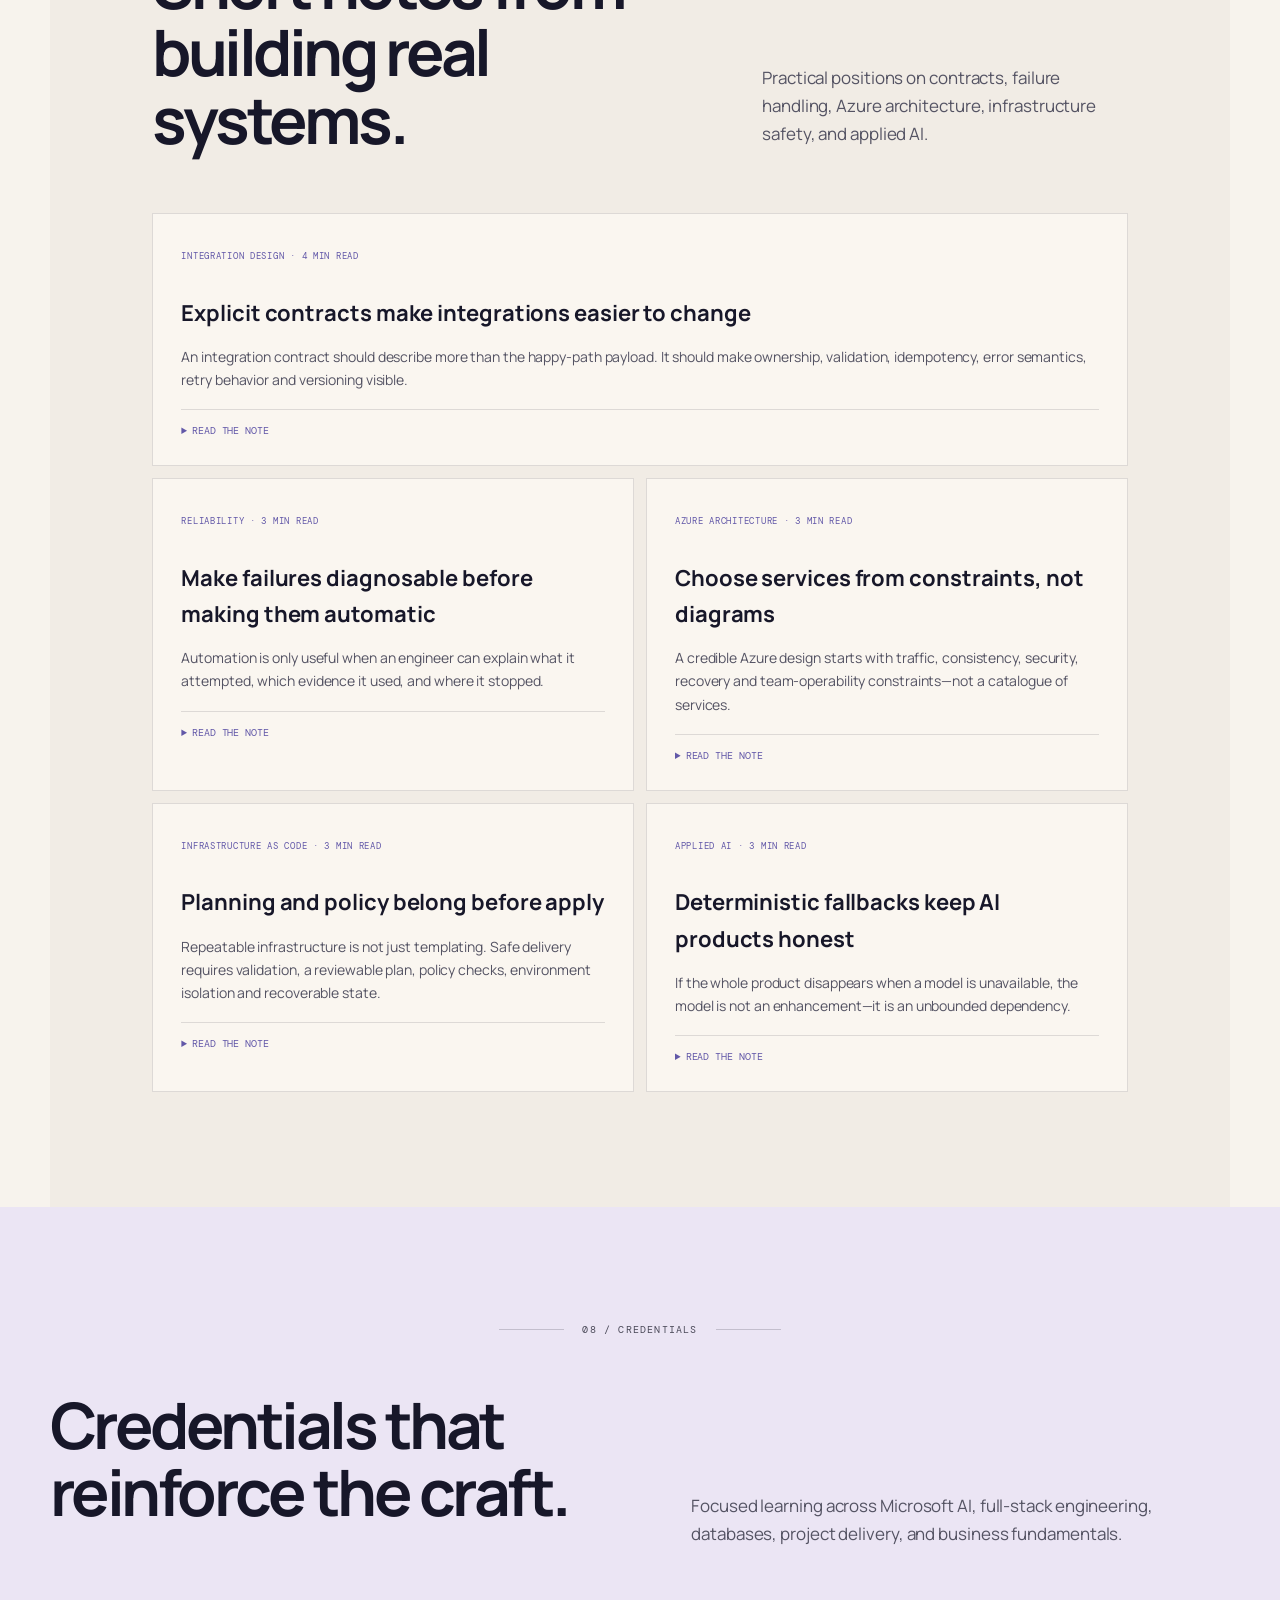
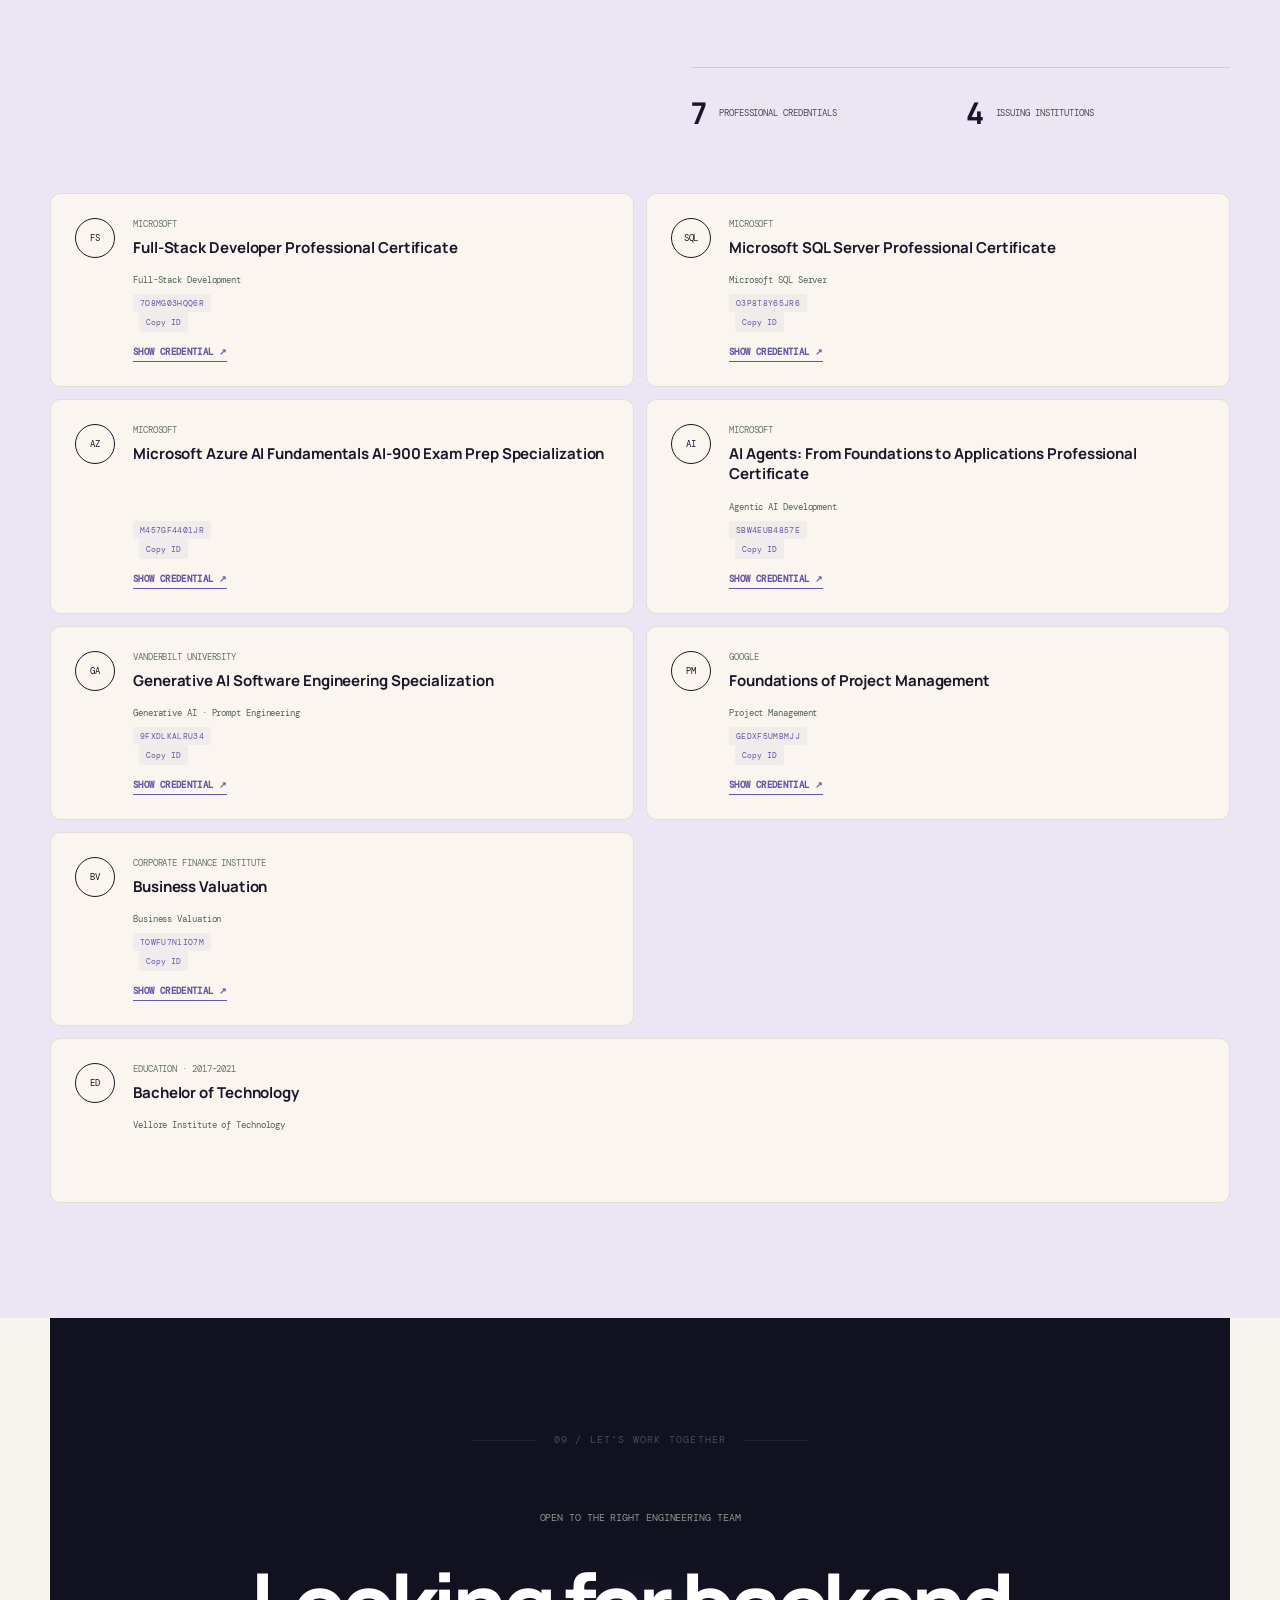
==== commit 79d29315: "Refine experience sector labels" ====
--- a/index.html
+++ b/index.html
@@ -130,13 +130,12 @@
 <h2>Where I&rsquo;ve<br>made an impact.</h2>
 <div class="timeline">
 <article><small>AUG 2024 &mdash; PRESENT&#12288;|&#12288;SENIOR SOFTWARE ENGINEER · BACKEND &amp; INTEGRATION</small><h3>Innominds</h3>
-<p class="client-line">Microsoft &middot; BlackRock</p><p class="client-line sector-line">HEALTHCARE</p>
+<p class="client-line">Microsoft &middot; BlackRock &middot; INSURANCE SECTOR</p>
 <p>Backend and integration engineering across 10 enterprise integration services supporting BlackRock, spanning API development, Azure messaging and orchestration, infrastructure automation, CI/CD, and production reliability.</p>
 <div class="role-metrics" aria-label="Innominds engineering scope"><span><strong>10</strong> integration services</span><span><strong>C#/.NET</strong> backend development</span><span><strong>Linux</strong> VM development</span><span><strong>Azure</strong> messaging &amp; orchestration</span></div>
 <ul class="role-details"><li><b>Backend services</b> Engineer enterprise services using C#, .NET, ASP.NET Core, and Azure Functions, keeping business logic behind maintainable boundaries.</li><li><b>Linux &amp; VM development</b> Develop and support backend and integration workloads in Linux-based virtual-machine environments, including environment-level debugging and runtime troubleshooting.</li><li><b>API design</b> Design reusable RESTful APIs and integration components with explicit contracts, input validation, consistent error handling, and clear downstream behavior.</li><li><b>Event-driven integration</b> Apply Azure Service Bus and Event Grid patterns to decouple distributed workloads and support reliable asynchronous message exchange.</li><li><b>Workflow orchestration</b> Combine Logic Apps, serverless processing, and API Management according to business-flow, processing, security, and scalability requirements.</li><li><b>Infrastructure as Code</b> Standardize Azure resources through Bicep and ARM templates, creating version-controlled and repeatable environment provisioning.</li><li><b>Delivery automation</b> Build Azure DevOps validation, build, and release workflows that improve deployment consistency and reduce manual delivery steps.</li><li><b>Production reliability</b> Diagnose API, messaging, VM, and integration failures through logs, debugging, and root-cause analysis, then implement corrective engineering fixes.</li><li><b>Engineering collaboration</b> Work with architects, QA, product stakeholders, and developers across solution design, API reviews, code reviews, sprint planning, and releases.</li></ul>
-<span>C# / .NET</span><span>REST APIs</span><span>LINUX</span><span>VIRTUAL MACHINES</span><span>AZURE INTEGRATION</span><span>BICEP</span><span>CI/CD</span></article><article><small>JUL 2021 &mdash; JUL 2024&#12288;/&#12288;SOFTWARE ENGINEER · INTEGRATION &amp; MIDDLEWARE</small><h3>Accenture</h3>
-<p class="client-line">Access Capital</p>
-<p class="client-line sector-line">INSURANCE</p>
+<span>C# / .NET</span><span>REST APIs</span><span>LINUX</span><span>VIRTUAL MACHINES</span><span>AZURE INTEGRATION</span><span>BICEP</span><span>CI/CD</span></article><article><small>JUL 2021 &mdash; JUL 2024&#12288;|&#12288;SOFTWARE ENGINEER · INTEGRATION &amp; MIDDLEWARE</small><h3>Accenture</h3>
+<p class="client-line">Access Capital &middot; INSURANCE SECTOR</p>
 <p>Middleware and integration engineering across 26 services for Access Capital, combining API development, connected application flows, SQL-backed processing, Azure-oriented integration patterns, defect resolution, and production support.</p>
 <div class="role-metrics" aria-label="Accenture engineering scope"><span><strong>26</strong> integration services</span><span><strong>API</strong> service integration</span><span><strong>SQL</strong> data workflows</span><span><strong>Middleware</strong> integration development</span></div>
 <ul class="role-details"><li><b>Application engineering</b> Developed and enhanced C# and .NET integration components, translating business requirements into maintainable services and enterprise workflows.</li><li><b>REST integrations</b> Built and consumed APIs and web services that exchanged data between enterprise applications, backend services, and downstream systems.</li><li><b>Data processing</b> Implemented SQL-backed access and integration logic for validation, transformation, reliable data movement, and application processing.</li><li><b>Middleware support</b> Supported connected enterprise workflows and investigated interface failures, data issues, and service defects across dependent systems.</li><li><b>Incident resolution</b> Partnered with QA and downstream teams to reproduce production defects, isolate root causes, validate fixes, and support stable releases.</li><li><b>Delivery lifecycle</b> Contributed across requirement analysis, development, testing, deployment support, and production maintenance within Agile teams.</li></ul>
